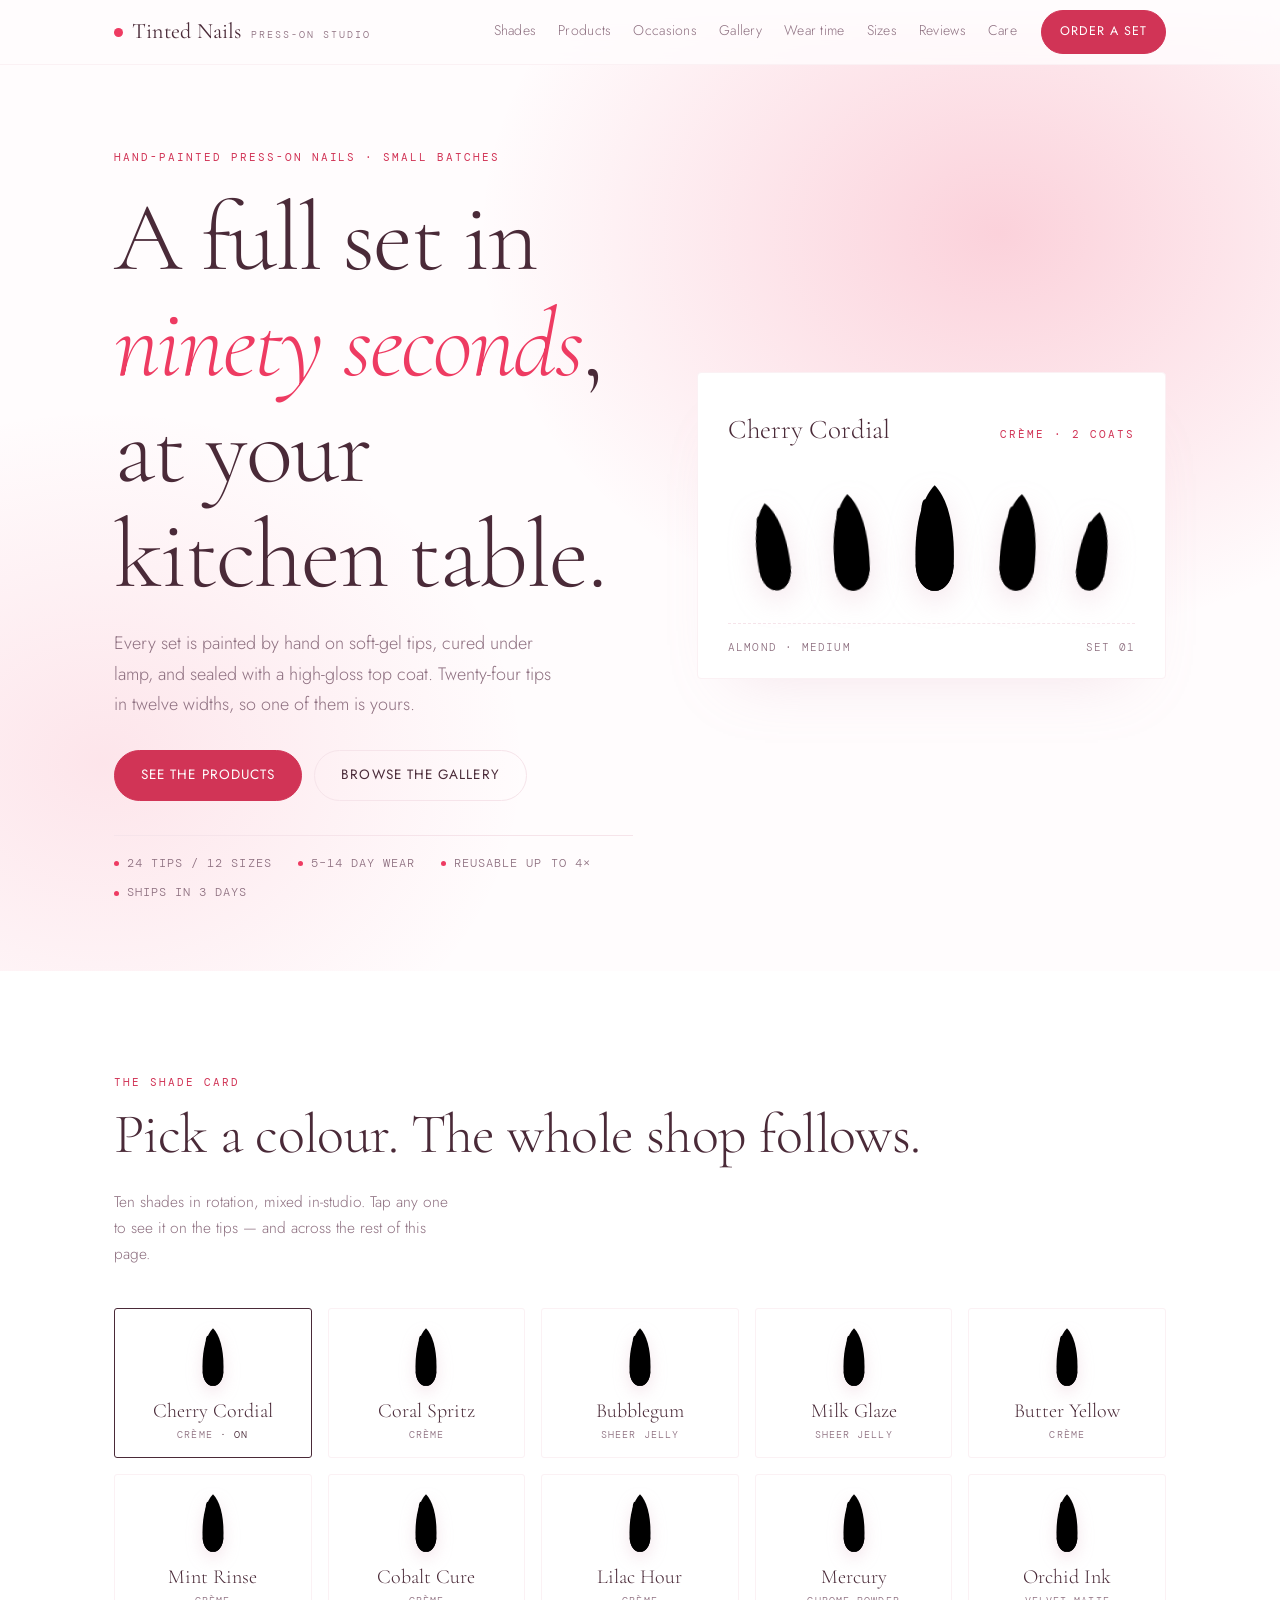
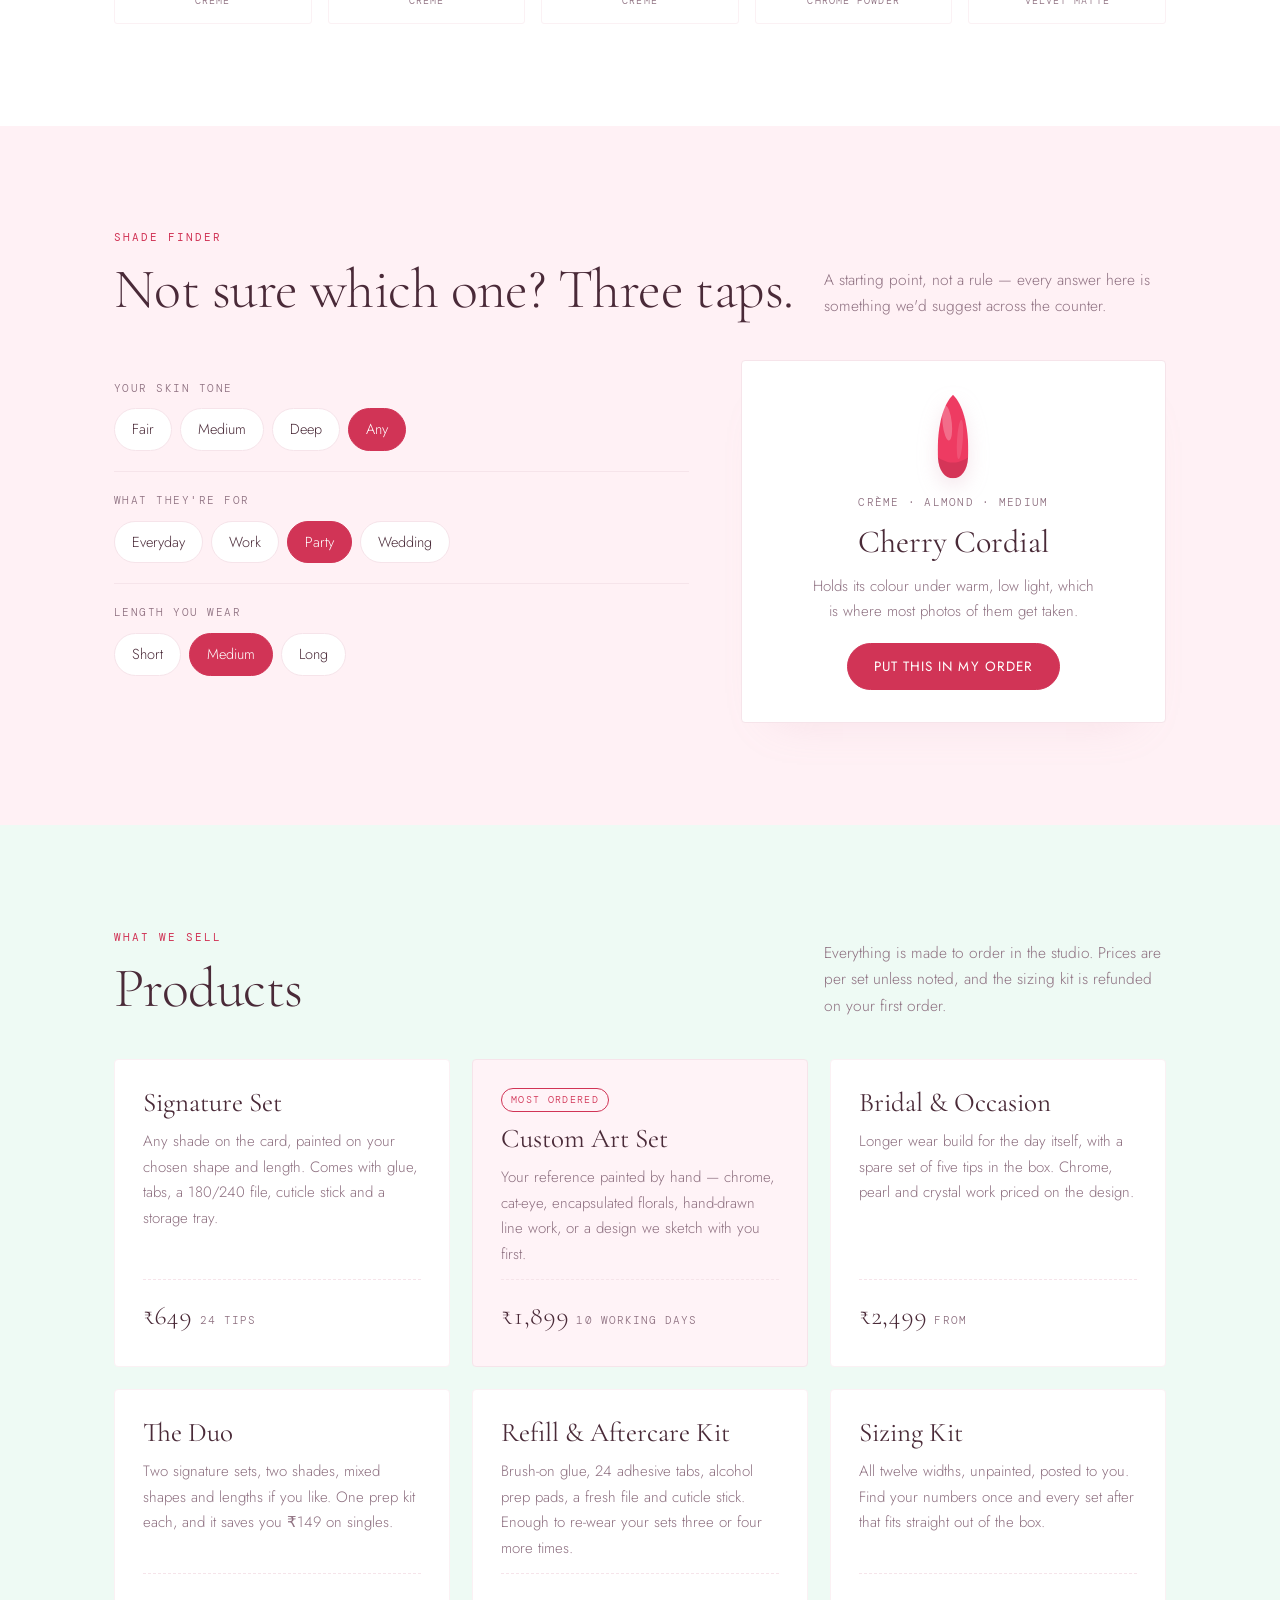
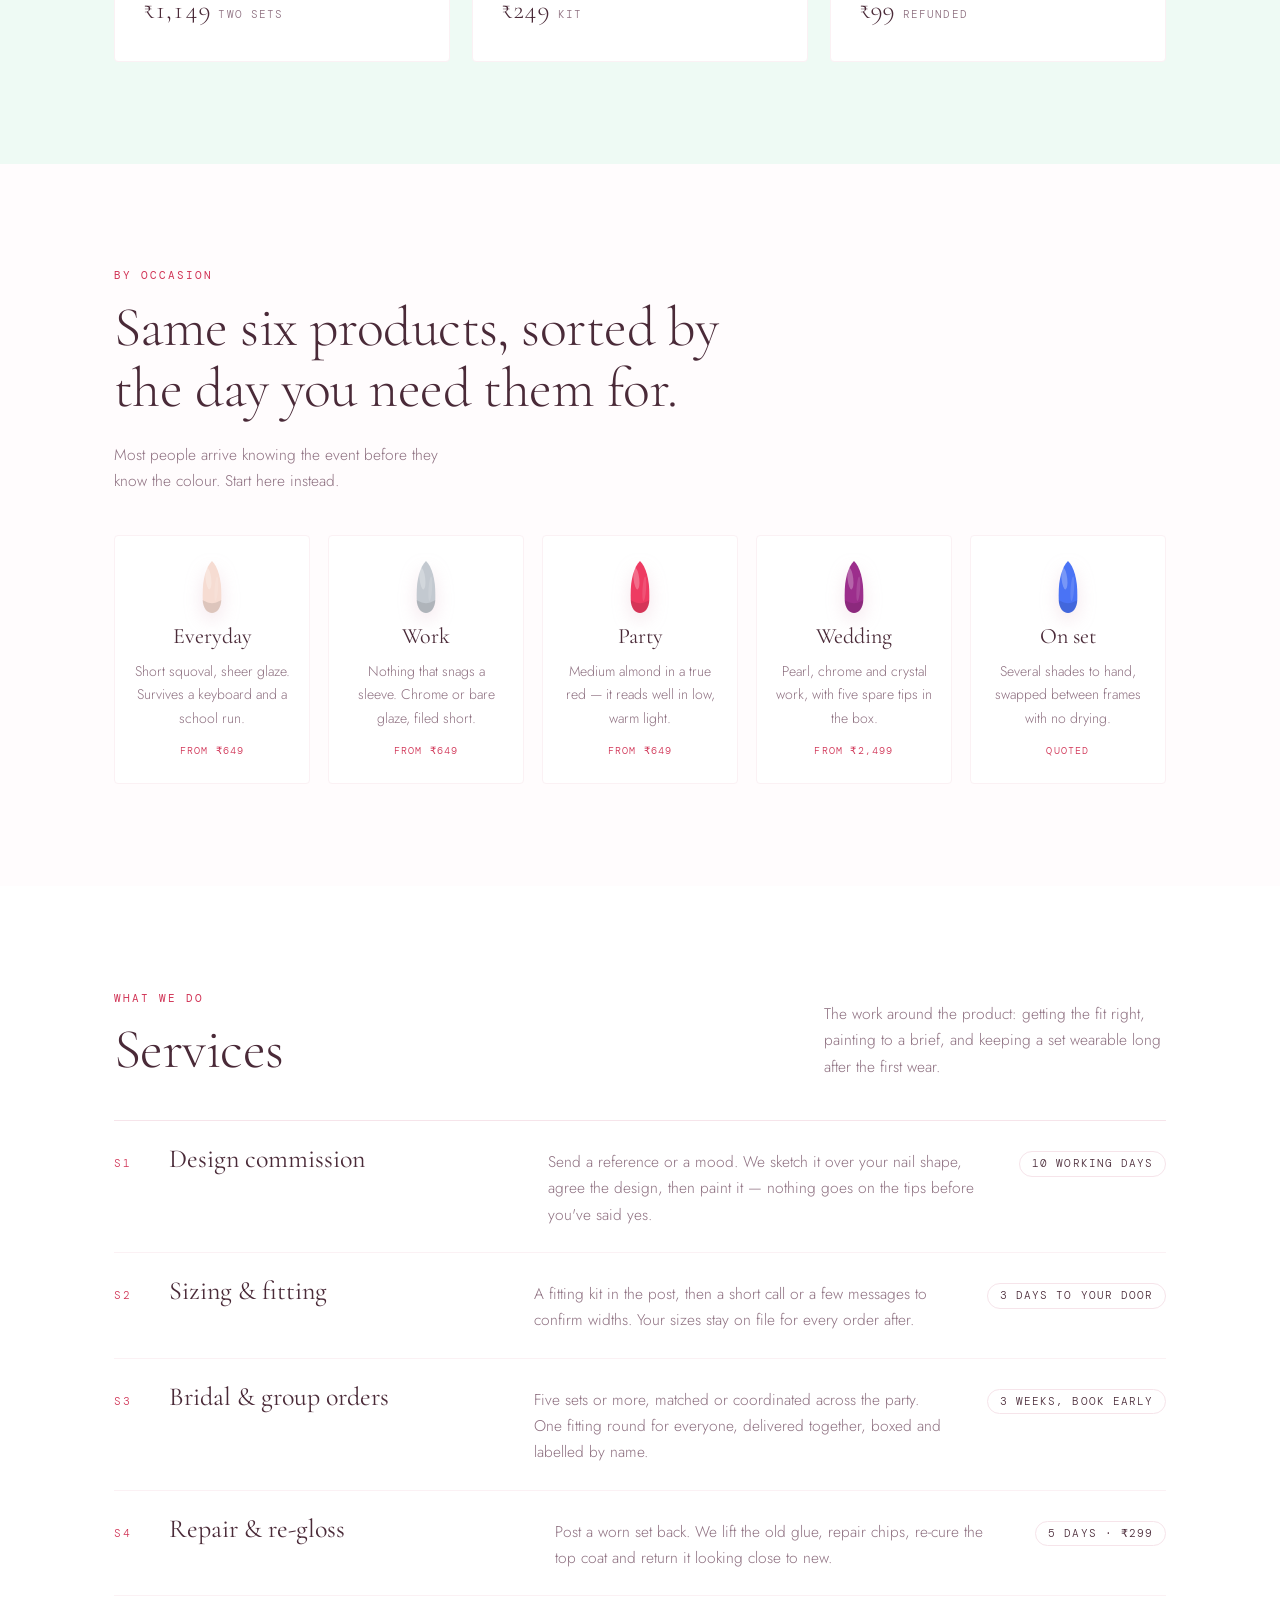
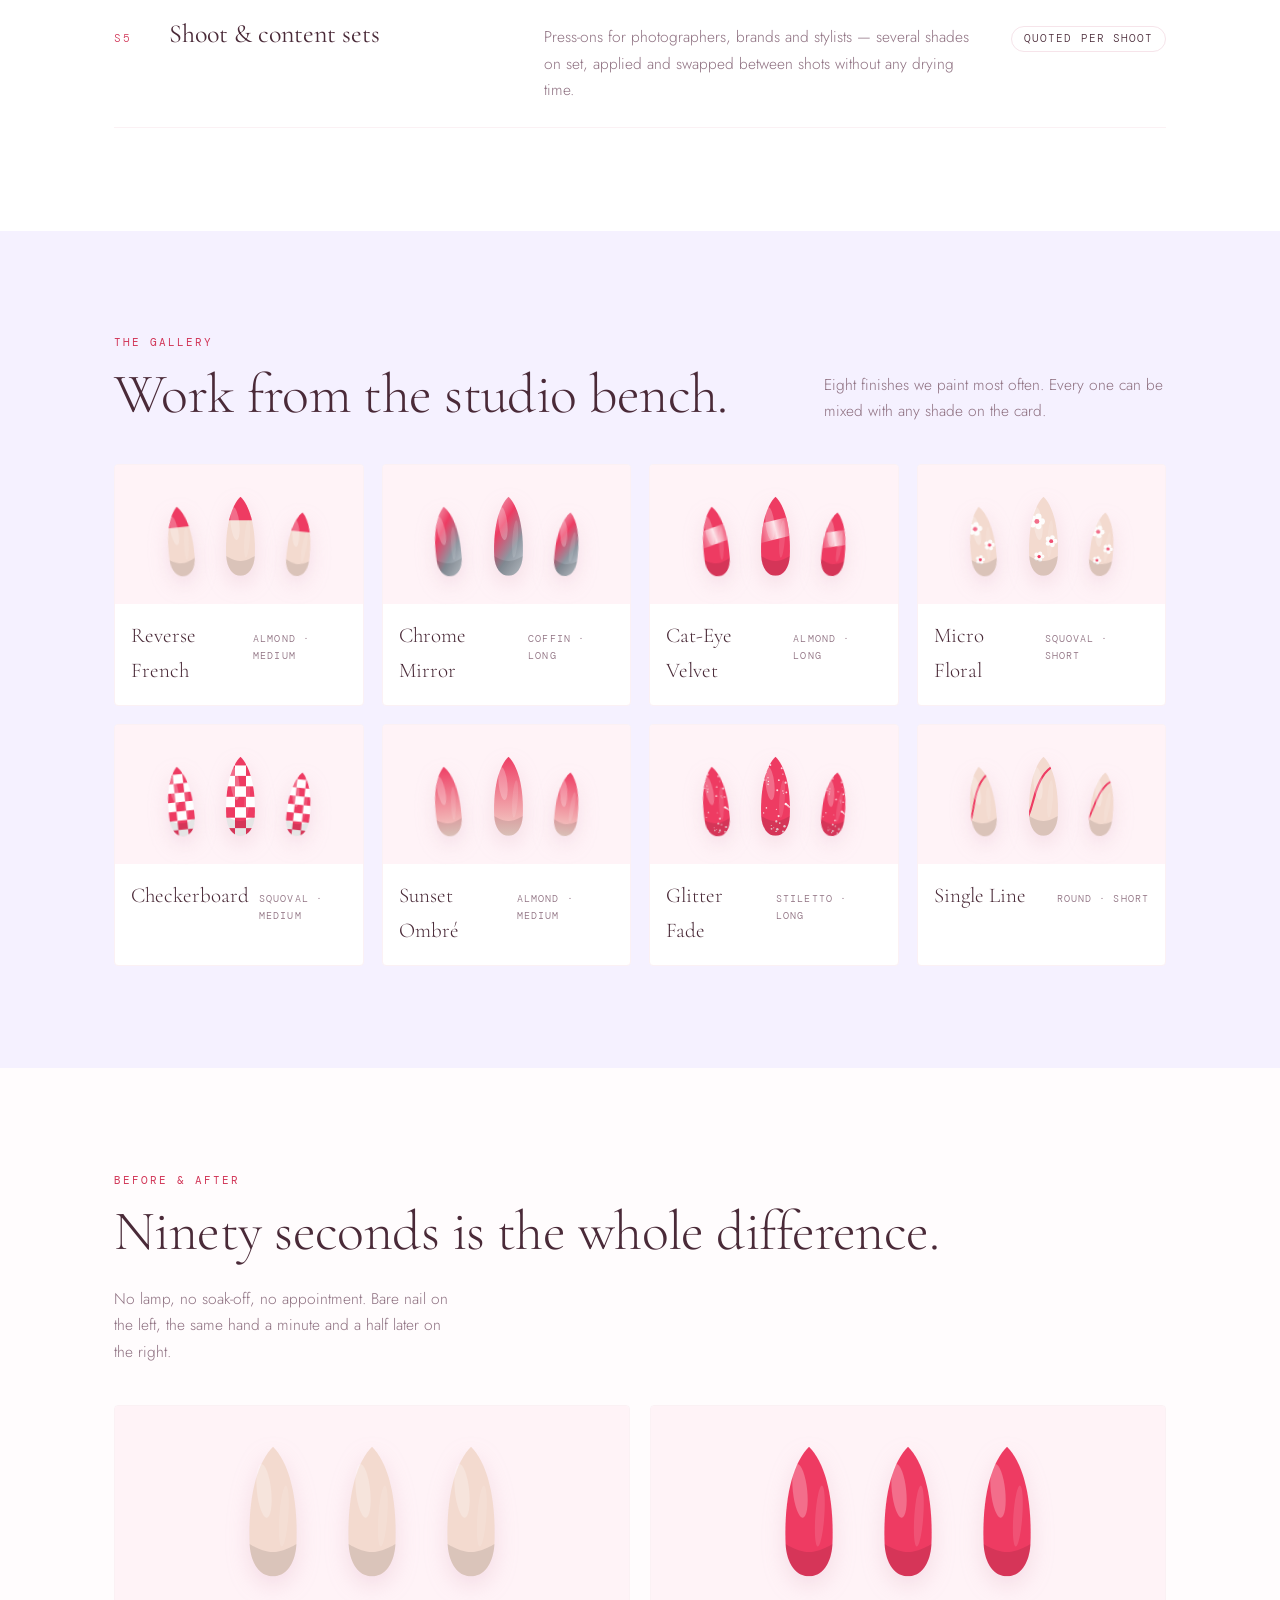
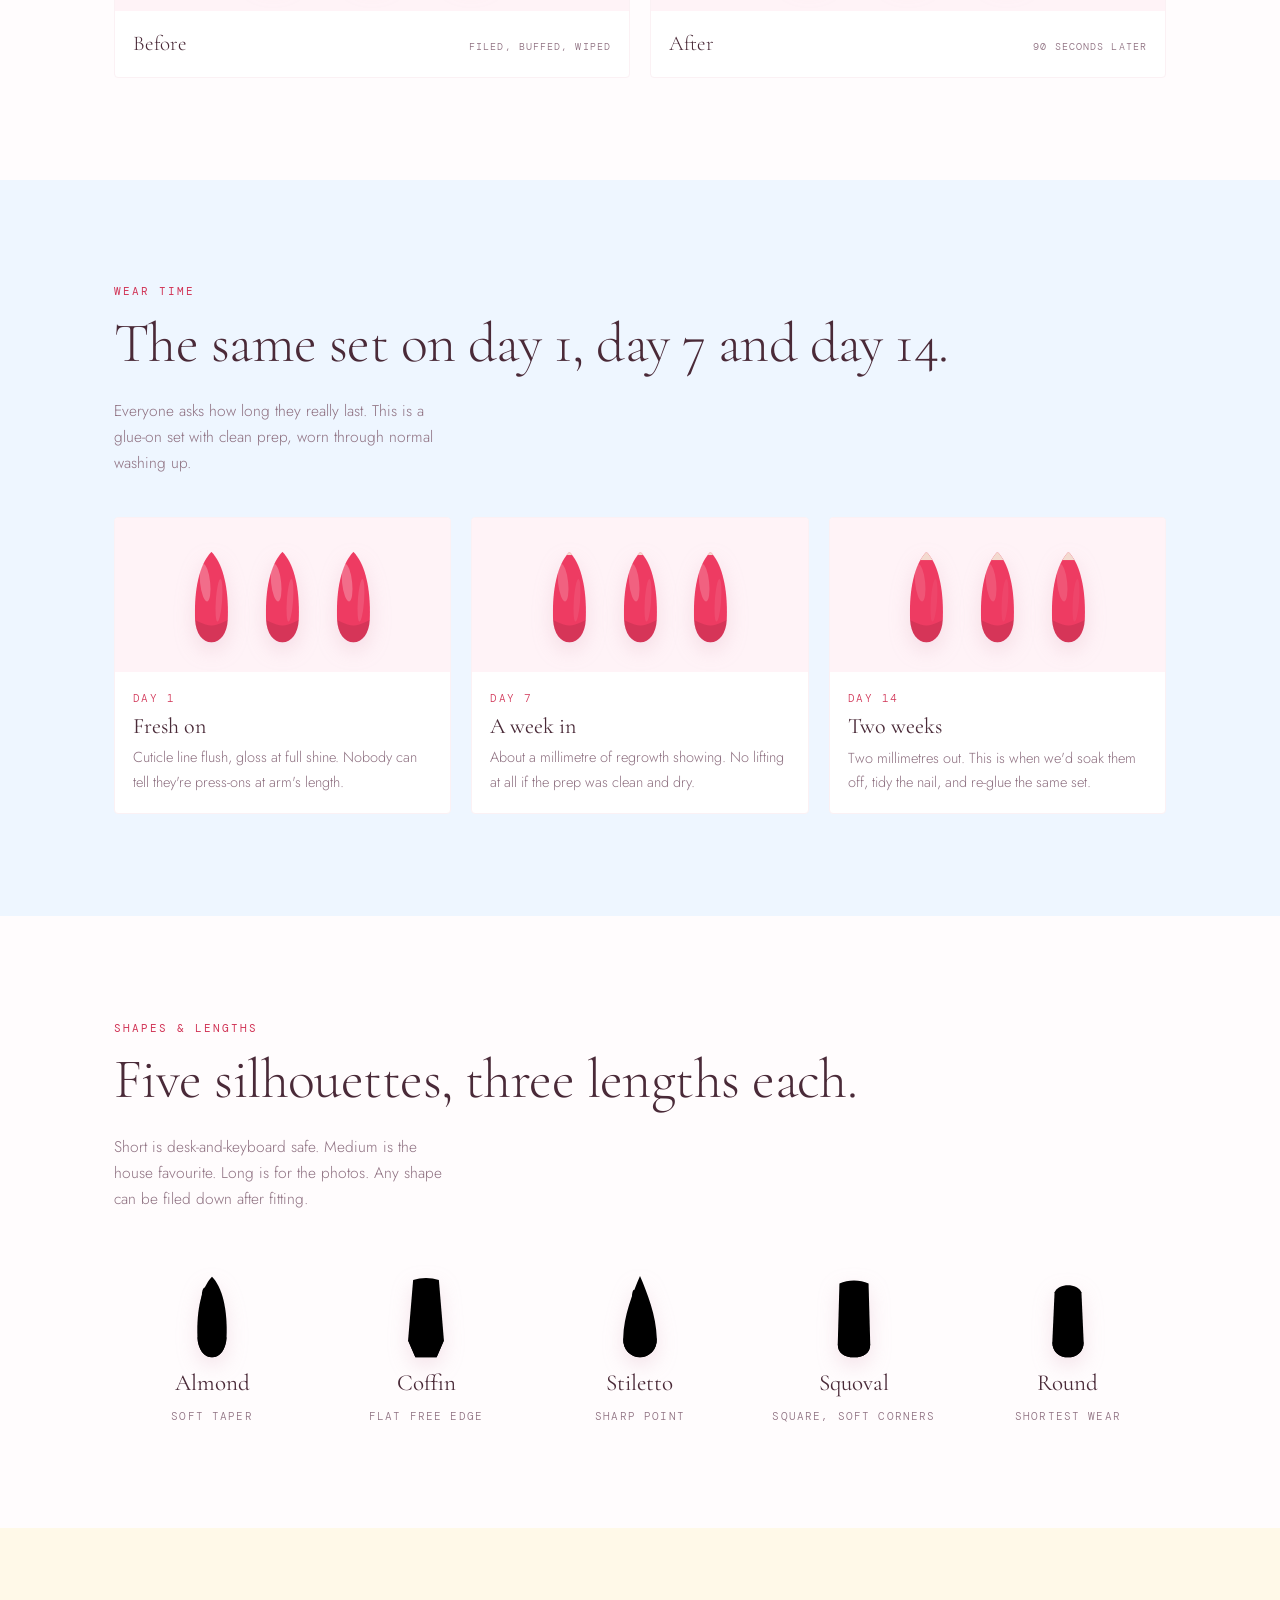
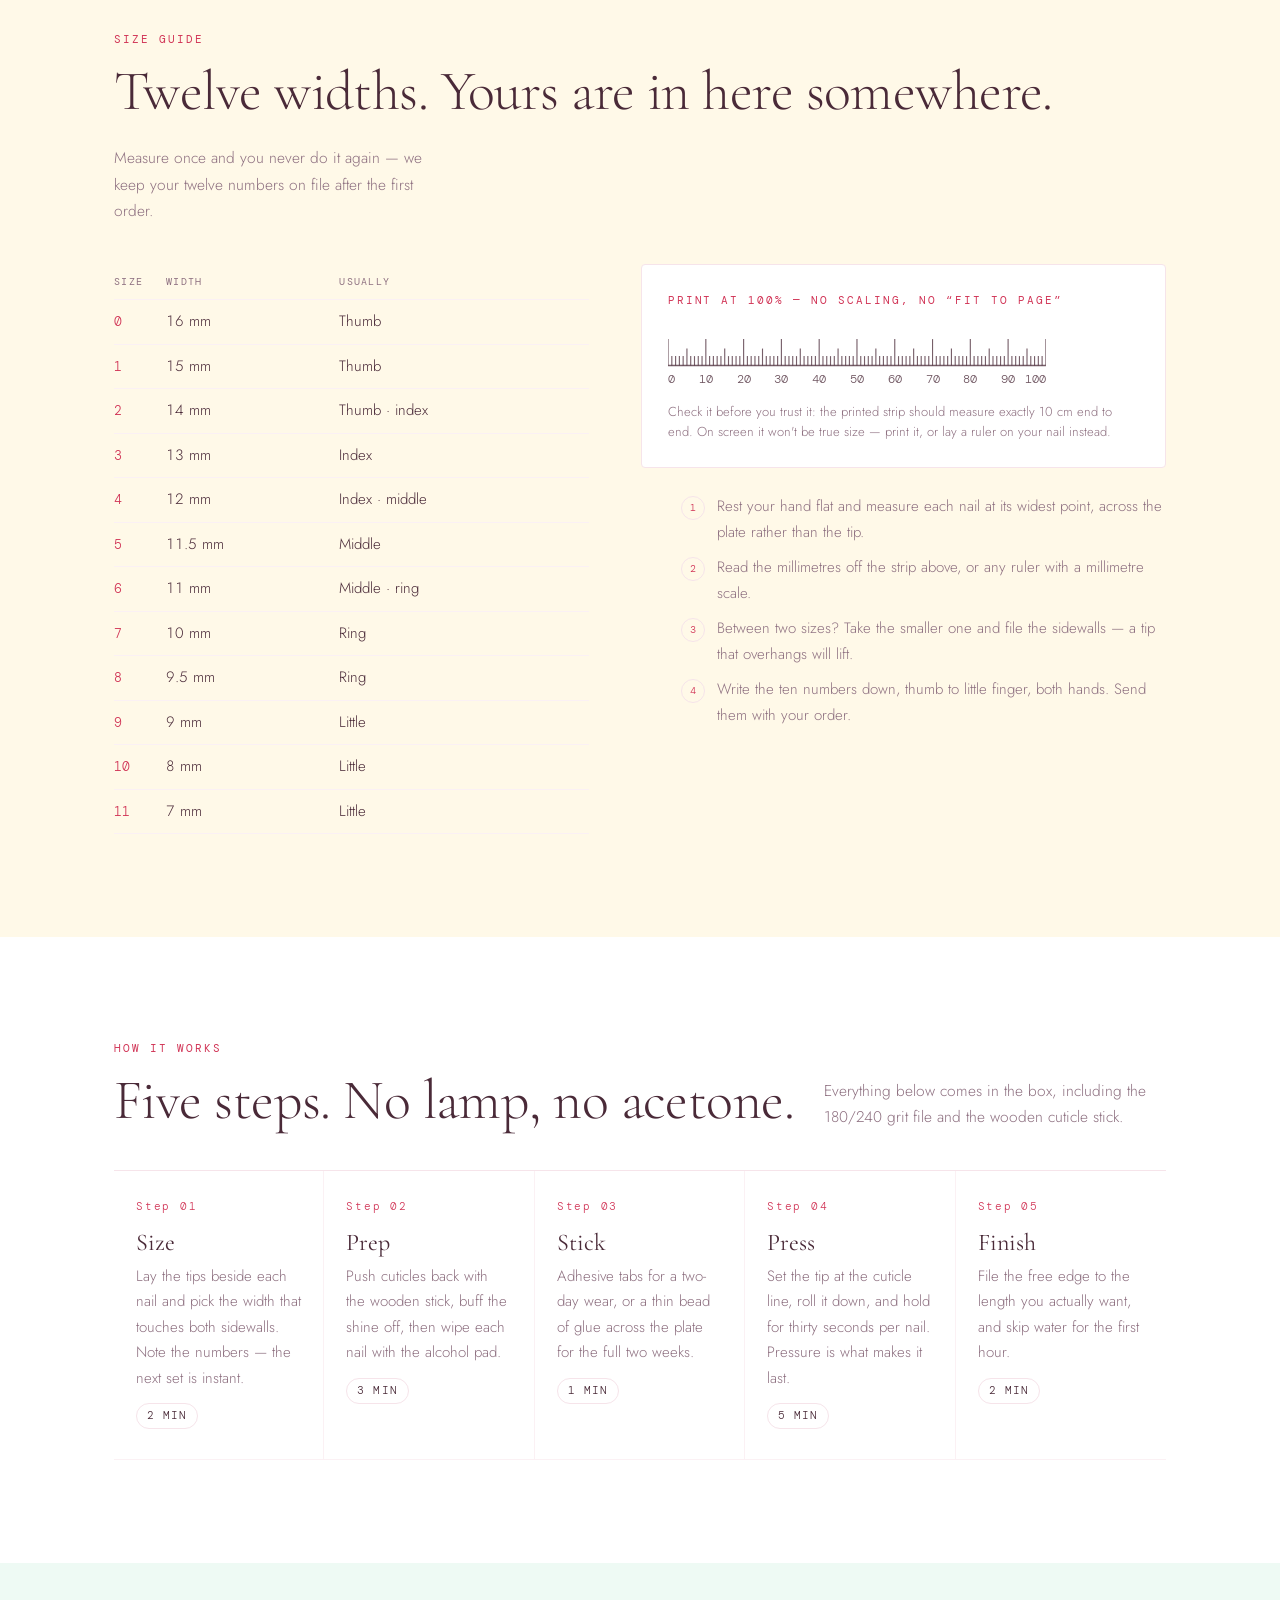
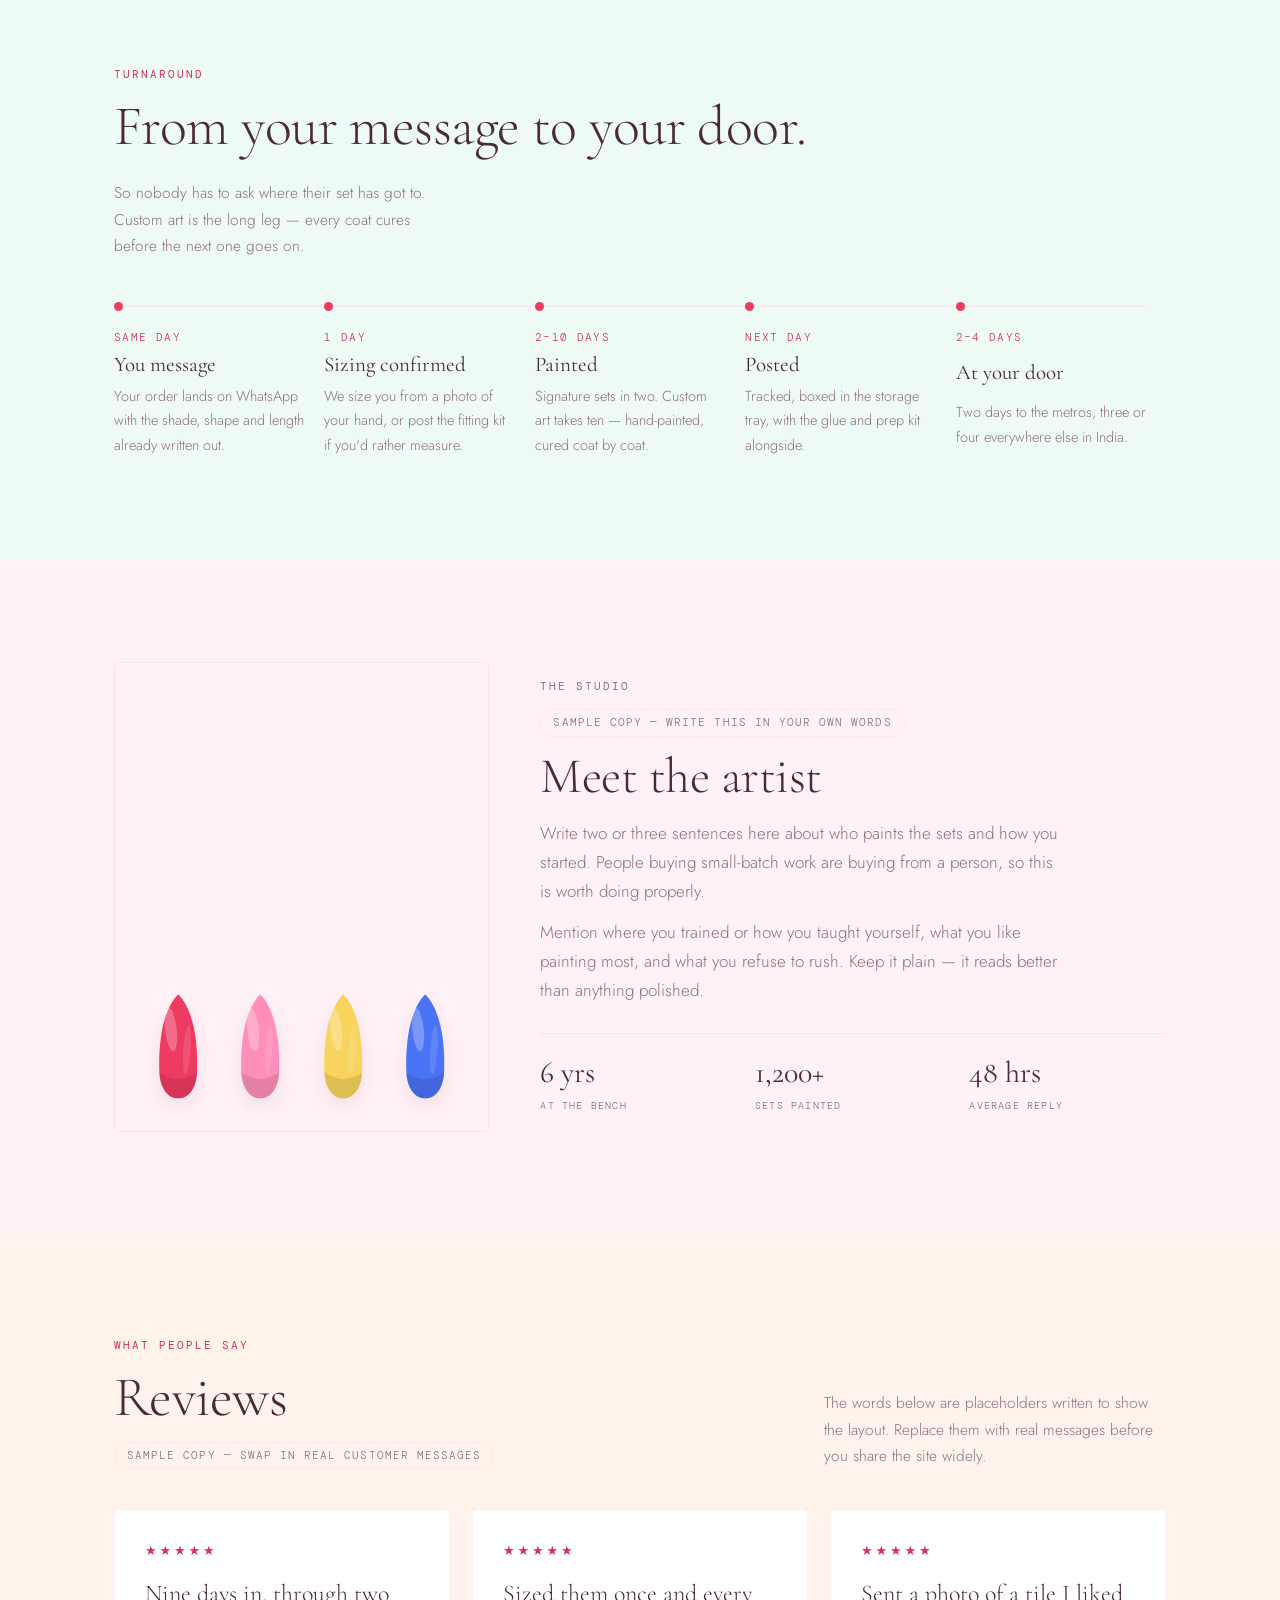
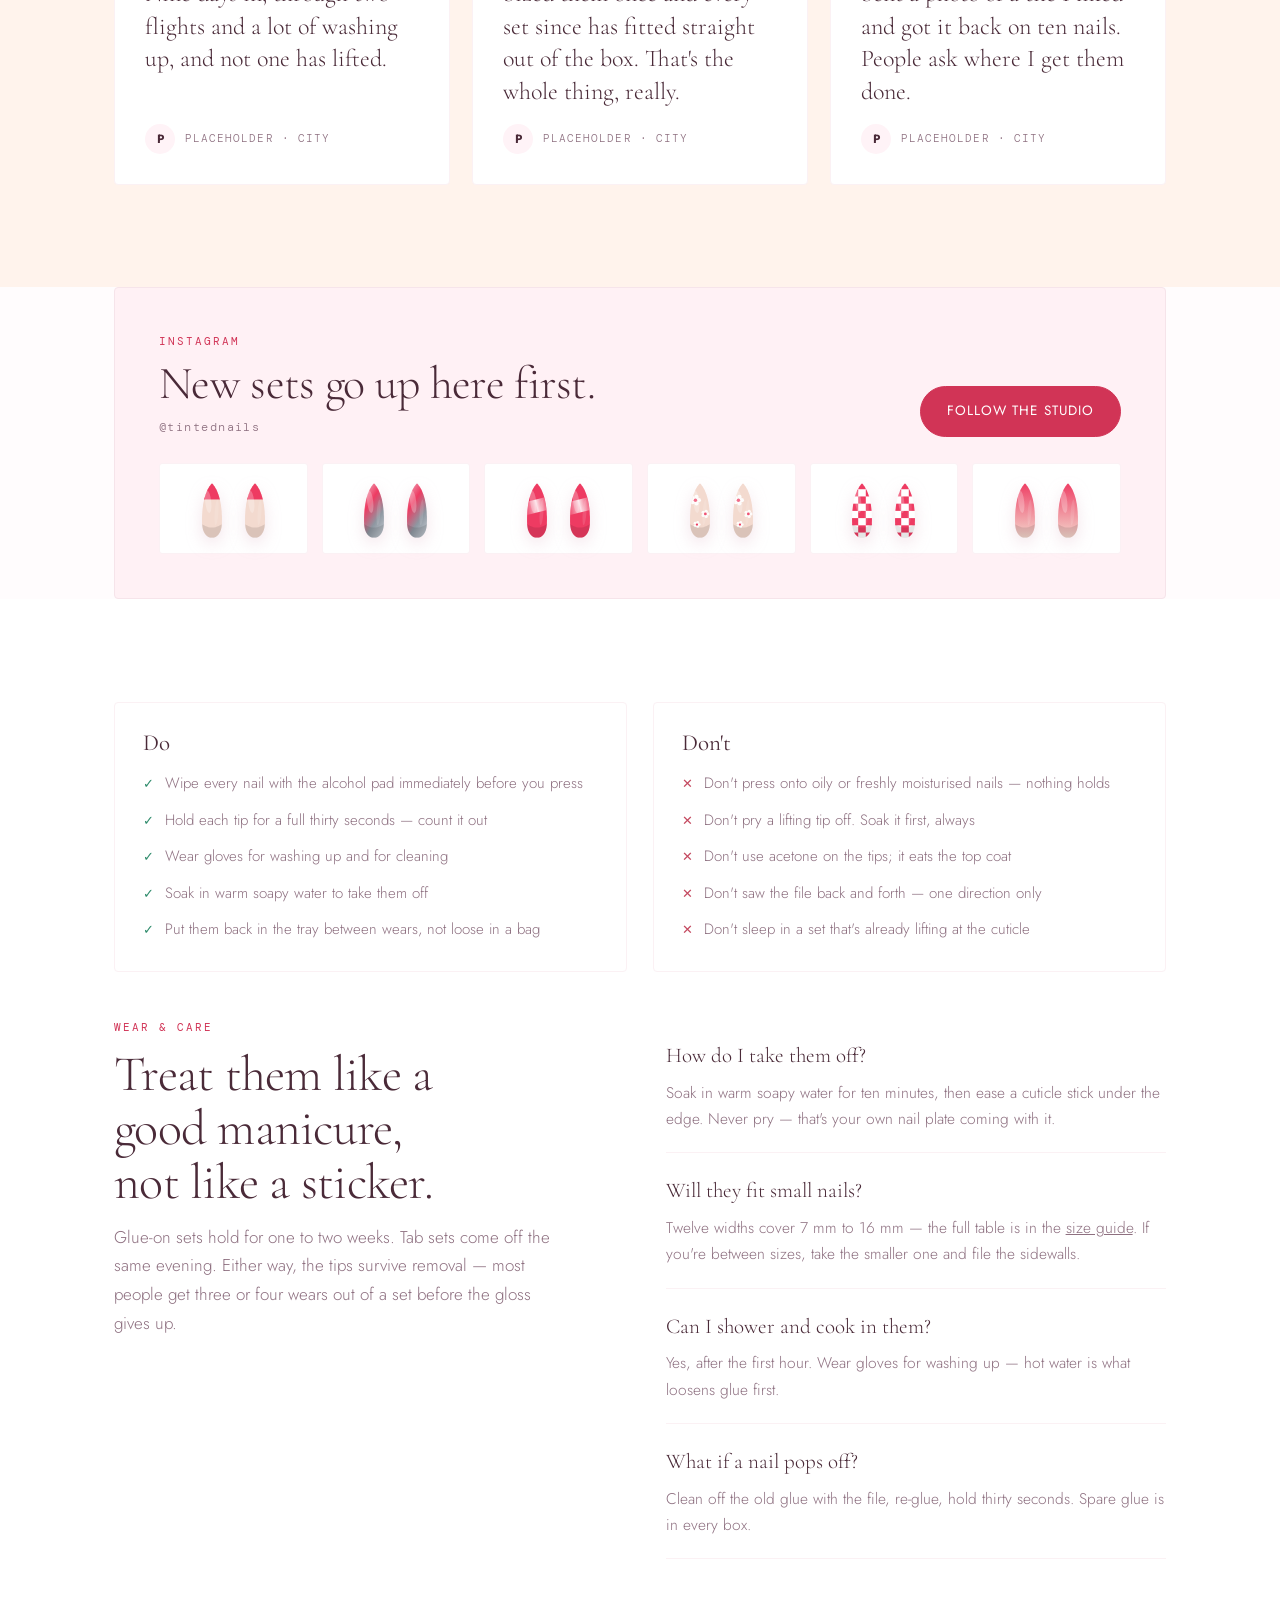
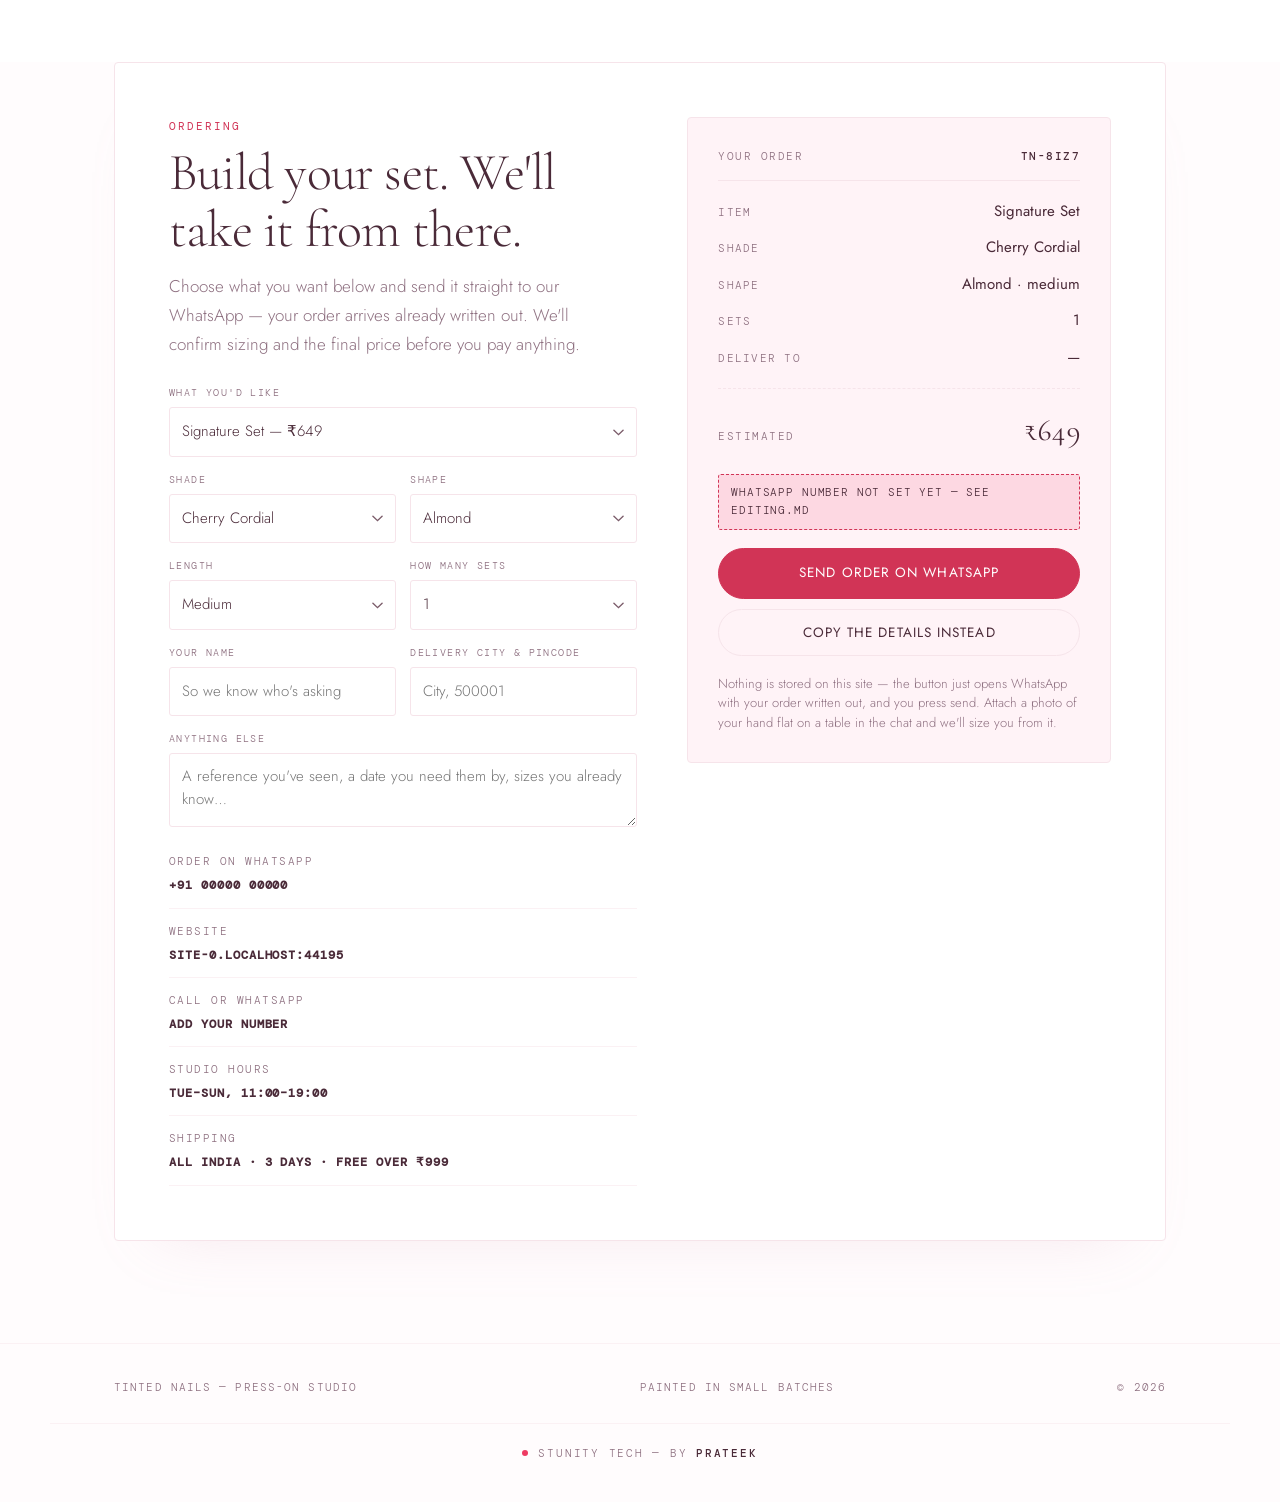
==== index.html @ 8b20b6c8 "Print the page as ink on paper, with the contact details spelled out Fixing the footer was half a jo" ====
<!doctype html>
<html lang="en">
<head>
<meta charset="utf-8">
<meta name="viewport" content="width=device-width, initial-scale=1">
<meta name="description" content="Tinted Nails — hand-painted press-on nail sets. 24 tips in 12 sizes, applied in ninety seconds, worn for up to two weeks.">
<meta name="theme-color" content="#FFFCFD">
<meta property="og:title" content="Tinted Nails">
<meta property="og:description" content="Hand-painted press-on nail sets. A full set in ninety seconds, at your kitchen table.">
<meta property="og:type" content="website">
<link rel="icon" href="data:image/svg+xml,<svg xmlns='http://www.w3.org/2000/svg' viewBox='0 0 100 100'><text y='.9em' font-size='90'>%F0%9F%92%85</text></svg>">
<style>html{color-scheme:light dark}body{margin:0}img{max-width:100%}[hidden]{display:none!important}</style>
<title>Tinted Nails</title>
<link rel="preconnect" href="https://fonts.googleapis.com">
<link rel="preconnect" href="https://fonts.gstatic.com" crossorigin>
<link rel="stylesheet" href="https://fonts.googleapis.com/css2?family=Cormorant+Garamond:ital,wght@0,300;0,400;0,500;1,300;1,400&family=Jost:wght@200;300;400;500&family=DM+Mono:wght@300;400&display=swap">
<style>
/* ─────────── tokens ─────────── */
:root{
  --ground:#FFFCFD;
  --surface:#FFFFFF;
  --surface-2:#FFF3F7;
  --ink:#4A2A38;
  --muted:#8E7080;
  --line:#F6E4EA;
  --line-soft:#FBF1F4;
  --shadow:214 156 176;
  --shadow-a:.26;

  /* section washes — the page changes colour as you scroll */
  --t-blush:#FFF1F5;
  --t-mint:#EEFAF4;
  --t-butter:#FFF9E8;
  --t-lilac:#F5F1FF;
  --t-sky:#EEF6FF;
  --t-peach:#FFF3EC;

  /* --shade is the raw lacquer colour; the two below are contrast-safe
     versions of it, worked out in the script and swapped per theme */
  --shade:#EE3B62;
  --shade-on-light:#B3113A;
  --shade-on-dark:#FF93AF;
  --good:#2E8B6B;
  --bad:#C4485F;
  --shade-text:var(--shade-on-light);
  --btn-bg:var(--shade-on-light);
  --btn-fg:#FFFFFF;

  --display:'Cormorant Garamond',"Cormorant","Times New Roman",serif;
  --body:'Jost',"Futura","Century Gothic",system-ui,sans-serif;
  --mono:'DM Mono',ui-monospace,"SFMono-Regular",monospace;

  --pad:clamp(20px,5vw,64px);
  --maxw:1180px;
}
@media (prefers-color-scheme: dark){
  :root:not([data-theme="light"]){
    --ground:#1E1119;
    --surface:#291721;
    --surface-2:#36202C;
    --ink:#FBEEF3;
    --muted:#C7ACB9;
    --line:#482E3C;
    --line-soft:#38222E;
    --shadow:0 0 0;
    --shadow-a:.5;
    --t-blush:#2A1620;
    --t-mint:#14241F;
    --t-butter:#2A2214;
    --t-lilac:#1F172A;
    --t-sky:#141E2A;
    --t-peach:#2A1D16;
    --good:#6FD9AE;
    --bad:#FF8FA0;
    --shade-text:var(--shade-on-dark);
    --btn-bg:var(--shade-on-dark);
    --btn-fg:#25131C;
  }
}
:root[data-theme="dark"]{
  --ground:#1E1119;
  --surface:#291721;
  --surface-2:#36202C;
  --ink:#FBEEF3;
  --muted:#C7ACB9;
  --line:#482E3C;
  --line-soft:#38222E;
  --shadow:0 0 0;
  --shadow-a:.5;
  --t-blush:#2A1620;
  --t-mint:#14241F;
  --t-butter:#2A2214;
  --t-lilac:#1F172A;
  --t-sky:#141E2A;
  --t-peach:#2A1D16;
  --good:#6FD9AE;
  --bad:#FF8FA0;
  --shade-text:var(--shade-on-dark);
  --btn-bg:var(--shade-on-dark);
  --btn-fg:#25131C;
}

*{box-sizing:border-box}
body{
  margin:0;
  background:var(--ground);
  color:var(--ink);
  font-family:var(--body);
  font-weight:300;
  font-size:17px;
  line-height:1.7;
  -webkit-font-smoothing:antialiased;
}
h1,h2,h3{font-family:var(--display);font-weight:300;margin:0;text-wrap:balance;line-height:1.08}
h3{font-weight:400}
p{margin:0}
a{color:inherit}
:focus-visible{outline:2px solid var(--shade-text);outline-offset:3px;border-radius:2px}
.wrap{max-width:var(--maxw);margin:0 auto;padding-inline:var(--pad)}

.eyebrow{
  font-family:var(--mono);font-size:11px;font-weight:400;letter-spacing:.18em;
  text-transform:uppercase;color:var(--shade-text);margin:0;
  transition:color .5s ease;
}
.rule{height:1px;background:var(--line-soft);border:0;margin:0}
.sec-head{display:flex;justify-content:space-between;align-items:flex-end;gap:24px;flex-wrap:wrap;margin-bottom:40px}
.sec-head h2{font-size:clamp(34px,5vw,56px);letter-spacing:-.01em;margin-top:12px}
.sec-head .note{max-width:38ch;color:var(--muted);font-size:15.5px}
section{padding:clamp(56px,8vw,104px) 0}

/* section washes */
.band-blush{background:var(--t-blush)}
.band-mint{background:var(--t-mint)}
.band-butter{background:var(--t-butter)}
.band-lilac{background:var(--t-lilac)}
.band-sky{background:var(--t-sky)}
.band-peach{background:var(--t-peach)}
.band-white{background:var(--surface)}

/* ─────────── nail drawing ─────────── */
.nail{display:block;color:var(--shade);transition:color .5s ease}
.nail path.lacquer{fill:currentColor}
.nail .gloss{fill:#fff;opacity:.30}
.nail .gloss-2{fill:#fff;opacity:.13}
.nail .edge{fill:#000;opacity:.10}

/* ─────────── header ─────────── */
header{
  position:sticky;top:0;z-index:20;
  background:color-mix(in srgb,var(--ground) 86%,transparent);
  backdrop-filter:blur(12px);
  border-bottom:1px solid var(--line-soft);
}
.bar{display:flex;align-items:center;gap:24px;height:64px}
.mark{display:flex;align-items:baseline;gap:9px;text-decoration:none;margin-right:auto}
.mark .dot{width:9px;height:9px;border-radius:50%;background:var(--shade);transition:background .5s ease;transform:translateY(-1px)}
.mark b{font-family:var(--display);font-weight:400;font-size:22px;letter-spacing:.01em}
.mark i{font-style:normal;font-family:var(--mono);font-size:10px;letter-spacing:.2em;color:var(--muted);text-transform:uppercase}
nav{display:flex;gap:22px}
nav a{
  font-size:14px;letter-spacing:.02em;text-decoration:none;color:var(--muted);white-space:nowrap;
  padding-bottom:2px;border-bottom:1px solid transparent;transition:color .2s,border-color .2s;
}
nav a:hover{color:var(--ink);border-bottom-color:var(--shade)}
@media(max-width:1080px){nav{gap:16px;font-size:13px}}
/* the page is long — on small screens the nav scrolls sideways rather than vanishing */
@media(max-width:900px){
  .bar{height:auto;flex-wrap:wrap;padding-block:12px;gap:12px 18px}
  .mark{margin-right:0}
  nav{order:3;width:100%;gap:18px;overflow-x:auto;padding-bottom:4px;scrollbar-width:none}
  nav::-webkit-scrollbar{display:none}
  .bar .btn{margin-left:auto}
}
@media(max-width:420px){.mark i{display:none}}
html{scroll-behavior:smooth;scroll-padding-top:96px}
@media (prefers-reduced-motion: reduce){html{scroll-behavior:auto}}

/* ─────────── buttons ─────────── */
.btn{
  display:inline-flex;align-items:center;gap:10px;
  font-family:var(--body);font-size:13.5px;font-weight:400;letter-spacing:.08em;text-transform:uppercase;
  padding:13px 26px;border-radius:999px;text-decoration:none;cursor:pointer;
  background:var(--btn-bg);color:var(--btn-fg);border:1px solid var(--btn-bg);
  transition:background .5s ease,border-color .5s ease,color .5s ease,transform .15s ease,box-shadow .25s ease;
}
.btn:hover{transform:translateY(-2px);box-shadow:0 14px 24px -14px color-mix(in srgb,var(--btn-bg) 65%,transparent)}
.btn.ghost{background:transparent;color:var(--ink);border-color:var(--line)}
.btn.ghost:hover{border-color:var(--shade-text);box-shadow:none}
.btn.small{padding:10px 18px;font-size:12.5px}

/* ─────────── hero ─────────── */
.hero{position:relative;padding:clamp(40px,6.5vw,84px) 0 clamp(38px,5.5vw,68px)}
.hero::before{
  content:"";position:absolute;inset:-40px 0 0;pointer-events:none;z-index:-1;
  background:
    radial-gradient(58% 62% at 78% 22%, color-mix(in srgb,var(--shade) 22%,transparent), transparent 70%),
    radial-gradient(46% 52% at 8% 78%, color-mix(in srgb,var(--shade) 12%,transparent), transparent 72%);
  transition:background .6s ease;
}
.hero-grid{display:grid;grid-template-columns:1.05fr .95fr;gap:clamp(28px,5vw,64px);align-items:center}
@media(max-width:900px){.hero-grid{grid-template-columns:1fr;gap:36px}}
.hero h1{font-size:clamp(48px,7.8vw,98px);letter-spacing:-.02em;margin:18px 0 0}
.hero h1 em{font-style:italic;color:var(--shade);transition:color .5s ease}
.hero .lede{margin-top:20px;max-width:44ch;color:var(--muted);font-size:18px}
.hero .cta{display:flex;flex-wrap:wrap;gap:12px;margin-top:30px}
.specstrip{
  display:flex;flex-wrap:wrap;gap:10px 26px;margin-top:34px;padding-top:18px;
  border-top:1px solid var(--line);
  font-family:var(--mono);font-size:11.5px;letter-spacing:.09em;text-transform:uppercase;color:var(--muted);
}
.specstrip span{display:flex;align-items:center;gap:8px}
.specstrip span::before{content:"";width:5px;height:5px;border-radius:50%;background:var(--shade);transition:background .5s ease}

.tray{
  position:relative;background:var(--surface);
  border:1px solid var(--line-soft);border-radius:4px;
  padding:clamp(22px,3vw,34px) clamp(18px,3vw,30px) 22px;
  box-shadow:0 34px 60px -38px rgb(var(--shadow) / var(--shadow-a));
}
.tray-head{display:flex;justify-content:space-between;align-items:baseline;gap:16px;margin-bottom:clamp(18px,3vw,30px)}
.tray-head .name{font-family:var(--display);font-size:27px}
.fan{display:flex;align-items:flex-end;justify-content:center;gap:clamp(6px,1.4vw,14px)}
.fan .chip{
  filter:drop-shadow(0 10px 14px rgb(var(--shadow) / var(--shadow-a)));
  animation:settle .9s cubic-bezier(.22,1,.36,1) backwards;
}
.fan .chip:nth-child(1){width:15%;transform:rotate(-9deg);animation-delay:.02s}
.fan .chip:nth-child(2){width:16.5%;transform:rotate(-4deg);animation-delay:.08s}
.fan .chip:nth-child(3){width:18%;animation-delay:.14s}
.fan .chip:nth-child(4){width:16.5%;transform:rotate(4deg);animation-delay:.2s}
.fan .chip:nth-child(5){width:13.5%;transform:rotate(9deg);animation-delay:.26s}
@keyframes settle{from{transform:translateY(14px) rotate(0deg)}}
.tray-foot{
  display:flex;justify-content:space-between;gap:14px;margin-top:clamp(20px,3vw,30px);
  padding-top:14px;border-top:1px dashed var(--line);
  font-family:var(--mono);font-size:11px;letter-spacing:.11em;text-transform:uppercase;color:var(--muted);
}

/* ─────────── shade card ─────────── */
.shades{display:grid;grid-template-columns:repeat(5,1fr);gap:clamp(10px,1.4vw,16px)}
@media(max-width:940px){.shades{grid-template-columns:repeat(3,1fr)}}
@media(max-width:520px){.shades{grid-template-columns:repeat(2,1fr)}}
.swatch{
  appearance:none;-webkit-appearance:none;
  background:var(--surface);border:1px solid var(--line-soft);border-radius:3px;
  padding:18px 12px 14px;cursor:pointer;text-align:center;font:inherit;color:inherit;
  display:flex;flex-direction:column;align-items:center;gap:12px;
  transition:border-color .25s,transform .25s,box-shadow .25s;
}
.swatch:hover{transform:translateY(-4px);box-shadow:0 22px 34px -24px rgb(var(--shadow) / var(--shadow-a))}
.swatch[aria-pressed="true"]{border-color:var(--ink)}
.swatch .pip{width:40px;filter:drop-shadow(0 6px 8px rgb(var(--shadow) / var(--shadow-a)))}
.swatch .sname{font-family:var(--display);font-size:20px;line-height:1.2;display:block}
.swatch .sfin{font-family:var(--mono);font-size:10px;letter-spacing:.11em;text-transform:uppercase;color:var(--muted);display:block;margin-top:3px}
.swatch[aria-pressed="true"] .sfin::after{content:" · on";color:var(--ink)}

/* ─────────── products ─────────── */
.products{display:grid;grid-template-columns:repeat(3,1fr);gap:clamp(14px,2vw,22px)}
@media(max-width:900px){.products{grid-template-columns:repeat(2,1fr)}}
@media(max-width:600px){.products{grid-template-columns:1fr}}
.product{
  display:flex;flex-direction:column;gap:12px;
  background:var(--surface);border:1px solid var(--line-soft);border-radius:4px;
  padding:clamp(22px,2.6vw,28px);
  transition:border-color .25s,transform .25s,box-shadow .25s;
}
.product:hover{transform:translateY(-3px);box-shadow:0 26px 40px -30px rgb(var(--shadow) / var(--shadow-a))}
.product.feature{background:var(--surface-2);border-color:var(--line)}
.product .tag{
  align-self:flex-start;font-family:var(--mono);font-size:9.5px;letter-spacing:.14em;text-transform:uppercase;
  border:1px solid var(--shade-text);color:var(--shade-text);border-radius:999px;padding:3px 9px;
  transition:color .5s ease,border-color .5s ease;
}
.product h3{font-size:27px}
.product .desc{color:var(--muted);font-size:15px}
.product .price{
  margin-top:auto;padding-top:14px;border-top:1px dashed var(--line);
  font-family:var(--display);font-size:26px;letter-spacing:-.01em;font-variant-numeric:tabular-nums;
}
.product .price small{font-family:var(--mono);font-size:10.5px;letter-spacing:.1em;text-transform:uppercase;color:var(--muted);margin-left:8px}

/* ─────────── services ─────────── */
.services{display:grid;gap:0;border-top:1px solid var(--line)}
.service{
  display:grid;grid-template-columns:auto 1.1fr 1.4fr auto;gap:clamp(14px,3vw,40px);
  align-items:baseline;padding:24px 0;border-bottom:1px solid var(--line-soft);
}
@media(max-width:820px){
  .service{grid-template-columns:auto 1fr;gap:6px 16px}
  .service .s-desc{grid-column:2}
  .service .s-turn{grid-column:2;justify-self:start}
}
.service .s-no{font-family:var(--mono);font-size:11px;letter-spacing:.14em;color:var(--shade-text);transition:color .5s ease}
.service h3{font-size:26px}
.service .s-desc{color:var(--muted);font-size:15.5px}
.service .s-turn{
  font-family:var(--mono);font-size:10.5px;letter-spacing:.1em;text-transform:uppercase;
  border:1px solid var(--line);border-radius:999px;padding:3px 12px;white-space:nowrap;justify-self:end;
}

/* ─────────── gallery ─────────── */
.gallery{display:grid;grid-template-columns:repeat(4,1fr);gap:clamp(10px,1.6vw,18px)}
@media(max-width:900px){.gallery{grid-template-columns:repeat(2,1fr)}}
.tile{
  margin:0;background:var(--surface);border:1px solid var(--line-soft);border-radius:4px;
  overflow:hidden;transition:transform .3s ease,box-shadow .3s ease;
}
.tile:hover{transform:translateY(-4px);box-shadow:0 28px 44px -30px rgb(var(--shadow) / var(--shadow-a))}
.tile-art{
  display:flex;align-items:flex-end;justify-content:center;gap:9px;
  padding:30px 18px 26px;background:var(--surface-2);
}
.tile-art svg{width:26%;filter:drop-shadow(0 8px 10px rgb(var(--shadow) / var(--shadow-a)))}
.tile-art svg:nth-child(1){width:23%;transform:rotate(-6deg)}
.tile-art svg:nth-child(3){width:21%;transform:rotate(6deg)}
.tile-art.has-photo{padding:0;display:block}
.tile-art.has-photo img{width:100%;aspect-ratio:4/5;object-fit:cover;display:block}
.insta-cell.has-photo{padding:0;display:block}
.insta-cell.has-photo img{width:100%;aspect-ratio:1/1;object-fit:cover;display:block}
.tile figcaption{padding:14px 16px 16px;display:flex;justify-content:space-between;align-items:baseline;gap:10px}
.tile .t-name{font-family:var(--display);font-size:21px}
.tile .t-meta{font-family:var(--mono);font-size:10px;letter-spacing:.11em;text-transform:uppercase;color:var(--muted)}

/* ─────────── shapes ─────────── */
.shapes{display:grid;grid-template-columns:repeat(5,1fr);gap:clamp(8px,1.4vw,18px)}
@media(max-width:760px){.shapes{grid-template-columns:repeat(3,1fr)}}
@media(max-width:420px){.shapes{grid-template-columns:repeat(2,1fr)}}
.shape{display:flex;flex-direction:column;align-items:center;gap:12px;padding:22px 8px 0;text-align:center}
.shape svg{width:56px;filter:drop-shadow(0 8px 10px rgb(var(--shadow) / var(--shadow-a)))}
.shape h3{font-size:23px}
.shape p{font-family:var(--mono);font-size:10.5px;letter-spacing:.11em;text-transform:uppercase;color:var(--muted)}

/* ─────────── steps ─────────── */
.steps{display:grid;grid-template-columns:repeat(5,1fr);gap:0;border-top:1px solid var(--line);list-style:none;margin:0;padding:0}
@media(max-width:900px){.steps{grid-template-columns:1fr 1fr}}
@media(max-width:560px){.steps{grid-template-columns:1fr}}
.step{padding:26px 22px 30px;border-bottom:1px solid var(--line-soft);border-right:1px solid var(--line-soft)}
.step:last-child{border-right:0}
.step .num{
  font-family:var(--mono);font-size:11px;letter-spacing:.16em;color:var(--shade-text);
  transition:color .5s ease;display:block;margin-bottom:14px;
}
.step h3{font-size:24px;margin-bottom:8px}
.step p{font-size:15px;color:var(--muted)}
.step .time{
  margin-top:12px;display:inline-block;font-family:var(--mono);font-size:10.5px;
  letter-spacing:.1em;text-transform:uppercase;color:var(--ink);
  border:1px solid var(--line);border-radius:999px;padding:3px 10px;
}

/* ─────────── reviews ─────────── */
.sample{
  display:inline-flex;align-items:center;gap:8px;margin-top:14px;
  font-family:var(--mono);font-size:10.5px;letter-spacing:.1em;text-transform:uppercase;
  color:var(--muted);border:1px dashed var(--line);border-radius:999px;padding:4px 12px;
}
.reviews{display:grid;grid-template-columns:repeat(3,1fr);gap:clamp(14px,2vw,22px)}
@media(max-width:860px){.reviews{grid-template-columns:1fr}}
.review{
  display:flex;flex-direction:column;gap:16px;
  padding:clamp(22px,2.6vw,30px);border-radius:4px;
  background:var(--surface);border:1px solid var(--line-soft);
}
.review .stars{color:var(--shade-text);letter-spacing:.22em;font-size:13px;transition:color .5s ease}
.review blockquote{margin:0;font-family:var(--display);font-size:24px;line-height:1.35}
.review .who{
  margin-top:auto;display:flex;align-items:center;gap:10px;
  font-family:var(--mono);font-size:10.5px;letter-spacing:.1em;text-transform:uppercase;color:var(--muted);
}
.review .who b{
  width:30px;height:30px;border-radius:50%;display:grid;place-items:center;
  background:var(--surface-2);color:var(--ink);font-family:var(--body);font-size:12px;letter-spacing:0;
}

/* ─────────── instagram ─────────── */
.insta{
  background:var(--t-blush);border:1px solid var(--line);border-radius:4px;
  padding:clamp(26px,4vw,44px);
}
.insta-top{display:flex;justify-content:space-between;align-items:flex-end;gap:20px;flex-wrap:wrap;margin-bottom:26px}
.insta-top h2{font-size:clamp(32px,4.6vw,46px);letter-spacing:-.015em;margin-top:8px}
.insta-top .handle{font-family:var(--mono);font-size:12px;letter-spacing:.12em;color:var(--muted);margin-top:8px}
.insta-strip{display:grid;grid-template-columns:repeat(6,1fr);gap:clamp(8px,1.2vw,14px)}
@media(max-width:820px){.insta-strip{grid-template-columns:repeat(3,1fr)}}
.insta-cell{
  background:var(--surface);border:1px solid var(--line-soft);border-radius:3px;
  display:flex;align-items:flex-end;justify-content:center;gap:5px;padding:18px 10px 14px;
  transition:transform .25s ease;
}
.insta-cell:hover{transform:translateY(-3px)}
.insta-cell svg{width:30%;filter:drop-shadow(0 6px 8px rgb(var(--shadow) / var(--shadow-a)))}

/* ─────────── care ─────────── */
.care{display:grid;grid-template-columns:1fr 1fr;gap:clamp(24px,4vw,56px)}
@media(max-width:820px){.care{grid-template-columns:1fr}}
.care h2{font-size:clamp(34px,5vw,50px);letter-spacing:-.015em;margin:10px 0 14px}
.care .intro{color:var(--muted);max-width:44ch}
.qa{display:grid;gap:0;margin:0}
.qa div{padding:20px 0;border-bottom:1px solid var(--line-soft)}
.qa dt{font-size:21px;font-family:var(--display);margin-bottom:6px}
.qa dd{margin:0;color:var(--muted);font-size:15.5px}

/* ─────────── order ─────────── */
.order{
  background:var(--surface);border:1px solid var(--line);border-radius:4px;
  padding:clamp(28px,4.5vw,54px);display:grid;grid-template-columns:1.05fr .95fr;
  gap:clamp(26px,4vw,50px);align-items:start;
  box-shadow:0 34px 60px -46px rgb(var(--shadow) / var(--shadow-a));
}
@media(max-width:900px){.order{grid-template-columns:1fr}}
.order h2{font-size:clamp(34px,5vw,52px);letter-spacing:-.015em;margin:10px 0 14px}
.order .intro{color:var(--muted);max-width:42ch;margin-bottom:26px}

.orderform{display:grid;grid-template-columns:1fr 1fr;gap:14px}
@media(max-width:520px){.orderform{grid-template-columns:1fr}}
.field{display:grid;gap:6px}
.field.wide{grid-column:1/-1}
.field label{font-family:var(--mono);font-size:10px;letter-spacing:.14em;text-transform:uppercase;color:var(--muted)}
.field select,.field input,.field textarea{
  font:inherit;font-size:15px;font-weight:300;color:var(--ink);
  background:var(--surface);border:1px solid var(--line);border-radius:3px;
  padding:11px 12px;width:100%;transition:border-color .2s;
}
.field select{
  appearance:none;-webkit-appearance:none;padding-right:34px;cursor:pointer;
  background-image:url("data:image/svg+xml;charset=utf-8,%3Csvg xmlns='http://www.w3.org/2000/svg' viewBox='0 0 12 8'%3E%3Cpath d='M1 1.5 6 6.5l5-5' fill='none' stroke='%237C5D6B' stroke-width='1.5' stroke-linecap='round'/%3E%3C/svg%3E");
  background-repeat:no-repeat;background-position:right 12px center;background-size:11px;
}
.field textarea{resize:vertical;min-height:74px;line-height:1.5}
.field select:hover,.field input:hover,.field textarea:hover{border-color:var(--shade-text)}

.slip{
  background:var(--surface-2);border:1px solid var(--line);border-radius:4px;
  padding:clamp(22px,3vw,30px);display:grid;gap:18px;position:sticky;top:84px;
}
@media(max-width:900px){.slip{position:static}}
.slip-head{
  display:flex;justify-content:space-between;align-items:baseline;gap:12px;
  padding-bottom:14px;border-bottom:1px solid var(--line);
  font-family:var(--mono);font-size:10.5px;letter-spacing:.14em;text-transform:uppercase;color:var(--muted);
}
.slip-head b{color:var(--ink);font-weight:500}
.slip-rows{display:grid;gap:11px}
.slip-row{display:flex;justify-content:space-between;align-items:baseline;gap:18px;font-size:15px}
.slip-row>span{color:var(--muted);font-family:var(--mono);font-size:10.5px;letter-spacing:.12em;text-transform:uppercase;white-space:nowrap}
.slip-row>b{font-weight:400;text-align:right}
.slip-total{
  display:flex;justify-content:space-between;align-items:baseline;gap:16px;
  padding-top:16px;border-top:1px dashed var(--line);
}
.slip-total span{font-family:var(--mono);font-size:10.5px;letter-spacing:.14em;text-transform:uppercase;color:var(--muted)}
.slip-total b{font-family:var(--display);font-weight:400;font-size:30px;letter-spacing:-.02em;font-variant-numeric:tabular-nums}
.slip .cta{display:grid;gap:10px}
.slip .cta .btn{justify-content:center}
.slip-note{font-size:13px;line-height:1.5;color:var(--muted)}
.slip-warn{
  font-family:var(--mono);font-size:10.5px;letter-spacing:.08em;text-transform:uppercase;
  color:var(--ink);background:color-mix(in srgb,var(--shade) 14%,transparent);
  border:1px dashed var(--shade-text);border-radius:3px;padding:9px 12px;
}

.contacts{display:grid;gap:14px;margin-top:26px;font-family:var(--mono);font-size:12px;letter-spacing:.08em;text-transform:uppercase}
.contacts div{display:grid;gap:4px;padding-bottom:12px;border-bottom:1px solid var(--line-soft)}
.contacts span{color:var(--muted);font-size:10.5px;letter-spacing:.14em}
/* details that live only in a button's href on screen, spelled out for paper */
.printonly{display:none}

footer{padding:34px 0 40px;border-top:1px solid var(--line-soft)}
.foot{display:flex;justify-content:space-between;gap:18px;flex-wrap:wrap;
  font-family:var(--mono);font-size:11px;letter-spacing:.1em;text-transform:uppercase;color:var(--muted)}
.credit{
  display:flex;align-items:center;justify-content:center;gap:10px;
  margin-top:26px;padding-top:20px;border-top:1px solid var(--line-soft);
  font-family:var(--mono);font-size:11px;letter-spacing:.16em;text-transform:uppercase;color:var(--muted);
}
.credit .cdot{width:6px;height:6px;border-radius:50%;background:var(--shade);transition:background .5s ease}
.credit b{font-weight:500;color:var(--ink)}

/* ─────────── shade finder ─────────── */
.finder{display:grid;grid-template-columns:1.15fr .85fr;gap:clamp(24px,4vw,52px);align-items:start}
@media(max-width:860px){.finder{grid-template-columns:1fr}}
.qgroup{display:grid;gap:11px;padding:20px 0;border-bottom:1px solid var(--line)}
.qgroup:last-of-type{border-bottom:0}
.qgroup>span{font-family:var(--mono);font-size:10.5px;letter-spacing:.14em;text-transform:uppercase;color:var(--muted)}
.chips{display:flex;flex-wrap:wrap;gap:8px}
.chip-btn{
  font:inherit;font-size:14.5px;font-weight:300;padding:8px 17px;border-radius:999px;cursor:pointer;
  background:var(--surface);color:var(--ink);border:1px solid var(--line);
  transition:background .25s,color .25s,border-color .25s;
}
.chip-btn:hover{border-color:var(--shade-text)}
.chip-btn[aria-pressed="true"]{background:var(--btn-bg);color:var(--btn-fg);border-color:var(--btn-bg)}
.finder-out{
  background:var(--surface);border:1px solid var(--line);border-radius:4px;
  padding:clamp(24px,3vw,32px);display:grid;gap:14px;justify-items:center;text-align:center;
  box-shadow:0 26px 44px -34px rgb(var(--shadow) / var(--shadow-a));
}
.finder-out .fnail{width:58px;filter:drop-shadow(0 8px 10px rgb(var(--shadow) / var(--shadow-a)))}
.finder-out .fnail svg{width:100%;height:auto;display:block}
.artist-photo svg,.ba-art svg,.wear-art svg,.occ svg{height:auto}
.finder-out h3{font-size:32px}
.finder-out .fmeta{font-family:var(--mono);font-size:10.5px;letter-spacing:.12em;text-transform:uppercase;color:var(--muted)}
.finder-out .why{color:var(--muted);font-size:15px;max-width:32ch}
.finder-out .btn{margin-top:4px}

/* ─────────── occasions ─────────── */
.occasions{display:grid;grid-template-columns:repeat(5,1fr);gap:clamp(10px,1.5vw,18px)}
@media(max-width:900px){.occasions{grid-template-columns:repeat(2,1fr)}}
@media(max-width:430px){.occasions{grid-template-columns:1fr}}
.occ{
  background:var(--surface);border:1px solid var(--line-soft);border-radius:4px;
  padding:24px 18px;display:grid;gap:11px;justify-items:center;text-align:center;
  transition:transform .25s,box-shadow .25s;
}
.occ:hover{transform:translateY(-4px);box-shadow:0 24px 38px -28px rgb(var(--shadow) / var(--shadow-a))}
.occ svg{width:36px;filter:drop-shadow(0 7px 9px rgb(var(--shadow) / var(--shadow-a)))}
.occ h3{font-size:22px}
.occ p{font-size:14px;color:var(--muted)}
.occ .from{font-family:var(--mono);font-size:10px;letter-spacing:.12em;text-transform:uppercase;color:var(--shade-text)}

/* ─────────── before & after ─────────── */
.ba{display:grid;grid-template-columns:1fr 1fr;gap:clamp(12px,2vw,20px)}
@media(max-width:640px){.ba{grid-template-columns:1fr}}
.ba-panel{margin:0;background:var(--surface);border:1px solid var(--line-soft);border-radius:4px;overflow:hidden}
.ba-art{display:flex;align-items:flex-end;justify-content:center;gap:9px;padding:38px 20px 32px;background:var(--surface-2)}
.ba-art svg{width:19%;filter:drop-shadow(0 9px 11px rgb(var(--shadow) / var(--shadow-a)))}
.ba-art.has-photo{padding:0;display:block}
.ba-art.has-photo img{width:100%;aspect-ratio:4/3;object-fit:cover;display:block}
.ba-panel figcaption{padding:15px 18px;display:flex;justify-content:space-between;align-items:baseline;gap:12px}
.ba-panel .ba-when{font-family:var(--display);font-size:21px}
.ba-panel .ba-note{font-family:var(--mono);font-size:10px;letter-spacing:.11em;text-transform:uppercase;color:var(--muted)}

/* ─────────── wear timeline ─────────── */
.wear{display:grid;grid-template-columns:repeat(3,1fr);gap:clamp(12px,2vw,20px)}
@media(max-width:760px){.wear{grid-template-columns:1fr}}
.wear-card{margin:0;background:var(--surface);border:1px solid var(--line-soft);border-radius:4px;overflow:hidden}
.wear-art{display:flex;align-items:flex-end;justify-content:center;gap:8px;padding:32px 18px 28px;background:var(--surface-2)}
.wear-art svg{width:21%;filter:drop-shadow(0 8px 10px rgb(var(--shadow) / var(--shadow-a)))}
.wear-art.has-photo{padding:0;display:block}
.wear-art.has-photo img{width:100%;aspect-ratio:4/3;object-fit:cover;display:block}
.wear-card figcaption{padding:18px;display:grid;gap:7px}
.wear-day{font-family:var(--mono);font-size:10.5px;letter-spacing:.14em;text-transform:uppercase;color:var(--shade-text);transition:color .5s ease}
.wear-card h3{font-size:22px}
.wear-card p{font-size:14.5px;color:var(--muted)}

/* ─────────── size guide ─────────── */
.sizeguide{display:grid;grid-template-columns:.95fr 1.05fr;gap:clamp(24px,4vw,52px);align-items:start}
@media(max-width:820px){.sizeguide{grid-template-columns:1fr}}
.sizewrap{overflow-x:auto}
.sizetable{width:100%;border-collapse:collapse;font-variant-numeric:tabular-nums;min-width:280px}
.sizetable th,.sizetable td{padding:9px 12px 9px 0;text-align:left;border-bottom:1px solid var(--line-soft);font-size:15px}
.sizetable th{
  font-family:var(--mono);font-size:10px;font-weight:400;letter-spacing:.13em;
  text-transform:uppercase;color:var(--muted);
}
.sizetable td:first-child{font-family:var(--mono);font-size:13px;color:var(--shade-text);width:4em}
.ruler{background:var(--surface);border:1px solid var(--line);border-radius:4px;padding:clamp(18px,2.5vw,26px);display:grid;gap:14px}
.ruler svg{max-width:100%;height:auto;display:block}
.ruler .rtick{stroke:var(--ink);stroke-width:.3;opacity:.75}
.ruler .rnum{fill:var(--ink);font-family:'DM Mono',monospace;font-size:3.2px;opacity:.8}
.ruler .rbase{stroke:var(--ink);stroke-width:.4;opacity:.75}
.howmeasure{display:grid;gap:10px;margin-top:26px;counter-reset:hm}
.howmeasure li{
  display:flex;gap:12px;align-items:baseline;font-size:15px;color:var(--muted);
  list-style:none;
}
.howmeasure li::before{
  counter-increment:hm;content:counter(hm);
  font-family:var(--mono);font-size:10px;color:var(--shade-text);
  border:1px solid var(--line);border-radius:50%;
  width:22px;height:22px;flex:0 0 22px;display:grid;place-items:center;
}

/* ─────────── artist ─────────── */
.artist{display:grid;grid-template-columns:.75fr 1.25fr;gap:clamp(24px,4vw,54px);align-items:center}
@media(max-width:760px){.artist{grid-template-columns:1fr}}
.artist-photo{
  background:var(--surface-2);border:1px solid var(--line);border-radius:4px;
  aspect-ratio:4/5;display:flex;align-items:flex-end;justify-content:center;gap:10px;
  padding:34px 22px 30px;overflow:hidden;
}
.artist-photo svg{width:22%;filter:drop-shadow(0 9px 11px rgb(var(--shadow) / var(--shadow-a)))}
.artist-photo.has-photo{padding:0;display:block}
.artist-photo.has-photo img{width:100%;height:100%;object-fit:cover;display:block}
.artist h2{font-size:clamp(32px,4.6vw,50px);letter-spacing:-.01em;margin:12px 0 16px}
.artist p{color:var(--muted);max-width:52ch}
.artist p + p{margin-top:12px}
.artist-facts{
  display:grid;grid-template-columns:repeat(3,1fr);gap:18px;
  margin-top:28px;padding-top:22px;border-top:1px solid var(--line);
}
.artist-facts b{font-family:var(--display);font-weight:400;font-size:30px;display:block;line-height:1.1}
.artist-facts span{font-family:var(--mono);font-size:10px;letter-spacing:.12em;text-transform:uppercase;color:var(--muted)}

/* ─────────── order journey ─────────── */
.journey{display:grid;grid-template-columns:repeat(5,1fr);gap:20px 0}
@media(max-width:820px){.journey{grid-template-columns:1fr 1fr}}
@media(max-width:520px){.journey{grid-template-columns:1fr}}
.leg{position:relative;padding:30px 20px 0 0;display:grid;gap:7px}
.leg::before{content:"";position:absolute;top:7px;left:0;right:0;height:1px;background:var(--line)}
.leg:last-child::before{right:20px}
.leg::after{
  content:"";position:absolute;top:3px;left:0;width:9px;height:9px;border-radius:50%;
  background:var(--shade);transition:background .5s ease;
}
@media(max-width:520px){.leg::before{display:none}}
.leg .when{font-family:var(--mono);font-size:10.5px;letter-spacing:.13em;text-transform:uppercase;color:var(--shade-text);transition:color .5s ease}
.leg h3{font-size:21px}
.leg p{font-size:14.5px;color:var(--muted)}

/* ─────────── do / don't ─────────── */
.dodont{display:grid;grid-template-columns:1fr 1fr;gap:clamp(14px,2.4vw,26px);margin-bottom:clamp(30px,4vw,46px)}
@media(max-width:640px){.dodont{grid-template-columns:1fr}}
.dd{background:var(--surface);border:1px solid var(--line-soft);border-radius:4px;padding:clamp(22px,2.6vw,28px)}
.dd h3{font-size:23px;margin-bottom:16px}
.dd ul{list-style:none;margin:0;padding:0;display:grid;gap:11px}
.dd li{display:flex;gap:11px;align-items:baseline;font-size:15px;color:var(--muted)}
.dd li::before{font-family:var(--mono);font-size:13px;line-height:1;flex:0 0 auto}
.dd.do li::before{content:"✓";color:var(--good)}
.dd.dont li::before{content:"✕";color:var(--bad)}

@media (prefers-reduced-motion: reduce){
  *,*::before,*::after{animation-duration:.001ms!important;animation-delay:0s!important;transition-duration:.001ms!important}
}
/* ─────────── print ───────────
   The footer is the one thing that must survive every rendering, so in print
   it becomes a running footer: fixed to the page box, it repeats on every
   sheet, and @page reserves the space for it. */
@media print{
  @page{margin:14mm 14mm 24mm}

  /* Paper has one theme. Re-point every token to ink-on-white — all three
     selectors, or the dark-mode block outranks this and prints white on white. */
  :root,
  :root:not([data-theme="light"]),
  :root[data-theme="dark"]{
    --ground:#FFFFFF;  --surface:#FFFFFF; --surface-2:#FFFFFF;
    --ink:#231018;     --muted:#5E4A55;
    --line:#C7B4BC;    --line-soft:#E3D6DB;
    --t-blush:#FFFFFF; --t-mint:#FFFFFF;  --t-butter:#FFFFFF;
    --t-lilac:#FFFFFF; --t-sky:#FFFFFF;   --t-peach:#FFFFFF;
    --shade-text:#96143B; --btn-bg:#96143B; --btn-fg:#FFFFFF;
    --good:#1F6B4F;    --bad:#9B2B3F;
    --shadow:0 0 0;    --shadow-a:0;
  }
  body{background:#FFFFFF;color:var(--ink)}

  header,.hero,.btn,.slip-warn,.orderform,.slip .cta,.chips{display:none}

  /* sits inside the reserved bottom margin, so it never lands on the copy */
  footer{
    position:fixed;bottom:-16mm;left:0;right:0;
    padding:3mm 0 0;margin:0;border-top:.3mm solid #b9a3ac;
    background:#fff;
  }
  footer .wrap{padding-inline:0;max-width:none}
  .foot{gap:6mm;font-size:7.5pt;letter-spacing:.08em;color:#6b5460}
  .credit{
    margin-top:2mm;padding-top:2mm;border-top:.2mm solid #e4d4da;
    font-size:7.5pt;letter-spacing:.14em;color:#6b5460;
  }
  .credit b{color:#3a2029}
  .credit .cdot{-webkit-print-color-adjust:exact;print-color-adjust:exact}

  .printonly{display:grid}
  .ruler{border:0;padding:0}
  .ruler svg{-webkit-print-color-adjust:exact;print-color-adjust:exact}
  section{padding:8mm 0;break-inside:avoid}
  .sizeguide,.dodont,.products,.occasions{break-inside:avoid}
}
</style>
</head>
<body>

<svg width="0" height="0" aria-hidden="true" style="position:absolute">
  <defs>
    <symbol id="n-almond" viewBox="0 0 100 150">
      <path class="lacquer" d="M50 3c18 18 28 57 26 108 -1 22-12 36-26 36S25 133 24 111C22 60 32 21 50 3Z"/>
      <path class="edge" d="M24 111c1 22 12 36 26 36s25-14 26-36c0 0-14 9-26 9s-26-9-26-9Z"/>
      <ellipse class="gloss" cx="40" cy="52" rx="8" ry="30" transform="rotate(-6 40 52)"/>
      <ellipse class="gloss-2" cx="62" cy="80" rx="5" ry="34" transform="rotate(4 62 80)"/>
    </symbol>
    <symbol id="n-coffin" viewBox="0 0 100 150">
      <path class="lacquer" d="M27 9c14-5 32-5 46 0l9 108-13 30H31L18 117Z"/>
      <path class="edge" d="M18 117l13 30h38l13-30s-16 7-32 7-32-7-32-7Z"/>
      <ellipse class="gloss" cx="40" cy="55" rx="7" ry="32"/>
      <ellipse class="gloss-2" cx="62" cy="82" rx="5" ry="34"/>
    </symbol>
    <symbol id="n-stiletto" viewBox="0 0 100 150">
      <path class="lacquer" d="M50 2c13 30 29 71 30 111 1 21-14 34-30 34s-31-13-30-34C21 73 37 32 50 2Z"/>
      <path class="edge" d="M20 113c-1 21 14 34 30 34s31-13 30-34c0 0-15 8-30 8s-30-8-30-8Z"/>
      <ellipse class="gloss" cx="42" cy="58" rx="6" ry="32" transform="rotate(-5 42 58)"/>
      <ellipse class="gloss-2" cx="60" cy="88" rx="4" ry="30" transform="rotate(4 60 88)"/>
    </symbol>
    <symbol id="n-squoval" viewBox="0 0 100 150">
      <path class="lacquer" d="M24 15c15-7 37-7 52 0l3 108c0 16-11 24-29 24s-29-8-29-24Z"/>
      <path class="edge" d="M21 123c0 16 11 24 29 24s29-8 29-24c0 0-13 7-29 7s-29-7-29-7Z"/>
      <ellipse class="gloss" cx="40" cy="58" rx="8" ry="33"/>
      <ellipse class="gloss-2" cx="63" cy="84" rx="5" ry="35"/>
    </symbol>
    <symbol id="n-round" viewBox="0 0 100 150">
      <path class="lacquer" d="M26 31c7-17 41-17 48 0l4 89c0 18-13 27-28 27s-28-9-28-27Z"/>
      <path class="edge" d="M22 120c0 18 13 27 28 27s28-9 28-27c0 0-13 7-28 7s-28-7-28-7Z"/>
      <ellipse class="gloss" cx="40" cy="66" rx="8" ry="29"/>
      <ellipse class="gloss-2" cx="63" cy="90" rx="5" ry="30"/>
    </symbol>
  </defs>
</svg>

<header>
  <div class="wrap bar">
    <a class="mark" href="#top"><span class="dot"></span><b>Tinted Nails</b><i>Press-on studio</i></a>
    <nav>
      <a href="#shades">Shades</a>
      <a href="#products">Products</a>
      <a href="#occasions">Occasions</a>
      <a href="#gallery">Gallery</a>
      <a href="#wear">Wear time</a>
      <a href="#sizes">Sizes</a>
      <a href="#reviews">Reviews</a>
      <a href="#care">Care</a>
    </nav>
    <a class="btn small" href="#order">Order a set</a>
  </div>
</header>

<main id="top">
  <div class="hero">
    <div class="wrap hero-grid">
      <div>
        <p class="eyebrow">Hand-painted press-on nails · small batches</p>
        <h1>A full set in <em>ninety seconds</em>, at your kitchen table.</h1>
        <p class="lede">Every set is painted by hand on soft-gel tips, cured under lamp, and sealed with a high-gloss top coat. Twenty-four tips in twelve widths, so one of them is yours.</p>
        <div class="cta">
          <a class="btn" href="#products">See the products</a>
          <a class="btn ghost" href="#gallery">Browse the gallery</a>
        </div>
        <div class="specstrip">
          <span>24 tips / 12 sizes</span>
          <span>5–14 day wear</span>
          <span>Reusable up to 4×</span>
          <span>Ships in 3 days</span>
        </div>
      </div>

      <figure class="tray" style="margin:0">
        <figcaption class="tray-head">
          <span class="name" id="trayName">Cherry Cordial</span>
          <span class="eyebrow" id="trayFinish">Crème · 2 coats</span>
        </figcaption>
        <div class="fan">
          <svg class="chip nail" viewBox="0 0 100 150"><use href="#n-almond"></use></svg>
          <svg class="chip nail" viewBox="0 0 100 150"><use href="#n-almond"></use></svg>
          <svg class="chip nail" viewBox="0 0 100 150"><use href="#n-almond"></use></svg>
          <svg class="chip nail" viewBox="0 0 100 150"><use href="#n-almond"></use></svg>
          <svg class="chip nail" viewBox="0 0 100 150"><use href="#n-almond"></use></svg>
        </div>
        <div class="tray-foot">
          <span>Almond · medium</span>
          <span id="traySku">Set 01</span>
        </div>
      </figure>
    </div>
  </div>


  <section id="shades" class="band-white">
    <div class="wrap">
      <div class="sec-head">
        <div>
          <p class="eyebrow">The shade card</p>
          <h2>Pick a colour. The whole shop follows.</h2>
        </div>
        <p class="note">Ten shades in rotation, mixed in-studio. Tap any one to see it on the tips — and across the rest of this page.</p>
      </div>
      <div class="shades" id="shadeGrid"></div>
    </div>
  </section>

  <section id="finder" class="band-blush">
    <div class="wrap">
      <div class="sec-head">
        <div>
          <p class="eyebrow">Shade finder</p>
          <h2>Not sure which one? Three taps.</h2>
        </div>
        <p class="note">A starting point, not a rule — every answer here is something we'd suggest across the counter.</p>
      </div>
      <div class="finder">
        <div>
          <div class="qgroup">
            <span>Your skin tone</span>
            <div class="chips" id="qTone" role="group" aria-label="Skin tone"></div>
          </div>
          <div class="qgroup">
            <span>What they're for</span>
            <div class="chips" id="qOcc" role="group" aria-label="Occasion"></div>
          </div>
          <div class="qgroup">
            <span>Length you wear</span>
            <div class="chips" id="qLen" role="group" aria-label="Length"></div>
          </div>
        </div>
        <div class="finder-out" aria-live="polite">
          <div class="fnail" id="fNail" aria-hidden="true"></div>
          <p class="fmeta" id="fMeta">Crème · 2 coats</p>
          <h3 id="fName">Cherry Cordial</h3>
          <p class="why" id="fWhy">A true red sits well on any skin tone and holds its colour under warm indoor light.</p>
          <button class="btn" type="button" id="fUse">Put this in my order</button>
        </div>
      </div>
    </div>
  </section>

  <section id="products" class="band-mint">
    <div class="wrap">
      <div class="sec-head">
        <div>
          <p class="eyebrow">What we sell</p>
          <h2>Products</h2>
        </div>
        <p class="note">Everything is made to order in the studio. Prices are per set unless noted, and the sizing kit is refunded on your first order.</p>
      </div>
      <div class="products">
        <article class="product">
          <h3>Signature Set</h3>
          <p class="desc">Any shade on the card, painted on your chosen shape and length. Comes with glue, tabs, a 180/240 file, cuticle stick and a storage tray.</p>
          <p class="price">₹649<small>24 tips</small></p>
        </article>
        <article class="product feature">
          <span class="tag">Most ordered</span>
          <h3>Custom Art Set</h3>
          <p class="desc">Your reference painted by hand — chrome, cat-eye, encapsulated florals, hand-drawn line work, or a design we sketch with you first.</p>
          <p class="price">₹1,899<small>10 working days</small></p>
        </article>
        <article class="product">
          <h3>Bridal &amp; Occasion</h3>
          <p class="desc">Longer wear build for the day itself, with a spare set of five tips in the box. Chrome, pearl and crystal work priced on the design.</p>
          <p class="price">₹2,499<small>from</small></p>
        </article>
        <article class="product">
          <h3>The Duo</h3>
          <p class="desc">Two signature sets, two shades, mixed shapes and lengths if you like. One prep kit each, and it saves you ₹149 on singles.</p>
          <p class="price">₹1,149<small>two sets</small></p>
        </article>
        <article class="product">
          <h3>Refill &amp; Aftercare Kit</h3>
          <p class="desc">Brush-on glue, 24 adhesive tabs, alcohol prep pads, a fresh file and cuticle stick. Enough to re-wear your sets three or four more times.</p>
          <p class="price">₹249<small>kit</small></p>
        </article>
        <article class="product">
          <h3>Sizing Kit</h3>
          <p class="desc">All twelve widths, unpainted, posted to you. Find your numbers once and every set after that fits straight out of the box.</p>
          <p class="price">₹99<small>refunded</small></p>
        </article>
      </div>
    </div>
  </section>

  <section id="occasions">
    <div class="wrap">
      <div class="sec-head">
        <div>
          <p class="eyebrow">By occasion</p>
          <h2>Same six products, sorted by the day you need them for.</h2>
        </div>
        <p class="note">Most people arrive knowing the event before they know the colour. Start here instead.</p>
      </div>
      <div class="occasions" id="occGrid"></div>
    </div>
  </section>

  <section id="services" class="band-white">
    <div class="wrap">
      <div class="sec-head">
        <div>
          <p class="eyebrow">What we do</p>
          <h2>Services</h2>
        </div>
        <p class="note">The work around the product: getting the fit right, painting to a brief, and keeping a set wearable long after the first wear.</p>
      </div>
      <div class="services">
        <div class="service">
          <span class="s-no">S1</span>
          <h3>Design commission</h3>
          <p class="s-desc">Send a reference or a mood. We sketch it over your nail shape, agree the design, then paint it — nothing goes on the tips before you've said yes.</p>
          <span class="s-turn">10 working days</span>
        </div>
        <div class="service">
          <span class="s-no">S2</span>
          <h3>Sizing &amp; fitting</h3>
          <p class="s-desc">A fitting kit in the post, then a short call or a few messages to confirm widths. Your sizes stay on file for every order after.</p>
          <span class="s-turn">3 days to your door</span>
        </div>
        <div class="service">
          <span class="s-no">S3</span>
          <h3>Bridal &amp; group orders</h3>
          <p class="s-desc">Five sets or more, matched or coordinated across the party. One fitting round for everyone, delivered together, boxed and labelled by name.</p>
          <span class="s-turn">3 weeks, book early</span>
        </div>
        <div class="service">
          <span class="s-no">S4</span>
          <h3>Repair &amp; re-gloss</h3>
          <p class="s-desc">Post a worn set back. We lift the old glue, repair chips, re-cure the top coat and return it looking close to new.</p>
          <span class="s-turn">5 days · ₹299</span>
        </div>
        <div class="service">
          <span class="s-no">S5</span>
          <h3>Shoot &amp; content sets</h3>
          <p class="s-desc">Press-ons for photographers, brands and stylists — several shades on set, applied and swapped between shots without any drying time.</p>
          <span class="s-turn">Quoted per shoot</span>
        </div>
      </div>
    </div>
  </section>


  <section id="gallery" class="band-lilac">
    <div class="wrap">
      <div class="sec-head">
        <div>
          <p class="eyebrow">The gallery</p>
          <h2>Work from the studio bench.</h2>
        </div>
        <p class="note">Eight finishes we paint most often. Every one can be mixed with any shade on the card.</p>
      </div>
      <!-- To use a real photo, replace the <svg> nails inside a .tile-art with: <img src="photos/your-file.jpg" alt="..."> -->
      <div class="gallery" id="galleryGrid"></div>
    </div>
  </section>

  <section id="before-after">
    <div class="wrap">
      <div class="sec-head">
        <div>
          <p class="eyebrow">Before &amp; after</p>
          <h2>Ninety seconds is the whole difference.</h2>
        </div>
        <p class="note">No lamp, no soak-off, no appointment. Bare nail on the left, the same hand a minute and a half later on the right.</p>
      </div>
      <div class="ba" id="baGrid"></div>
    </div>
  </section>

  <section id="wear" class="band-sky">
    <div class="wrap">
      <div class="sec-head">
        <div>
          <p class="eyebrow">Wear time</p>
          <h2>The same set on day 1, day 7 and day 14.</h2>
        </div>
        <p class="note">Everyone asks how long they really last. This is a glue-on set with clean prep, worn through normal washing up.</p>
      </div>
      <div class="wear" id="wearGrid"></div>
    </div>
  </section>

  <section id="shapes">
    <div class="wrap">
      <div class="sec-head">
        <div>
          <p class="eyebrow">Shapes &amp; lengths</p>
          <h2>Five silhouettes, three lengths each.</h2>
        </div>
        <p class="note">Short is desk-and-keyboard safe. Medium is the house favourite. Long is for the photos. Any shape can be filed down after fitting.</p>
      </div>
      <div class="shapes">
        <div class="shape"><svg class="nail" viewBox="0 0 100 150"><use href="#n-almond"></use></svg><h3>Almond</h3><p>Soft taper</p></div>
        <div class="shape"><svg class="nail" viewBox="0 0 100 150"><use href="#n-coffin"></use></svg><h3>Coffin</h3><p>Flat free edge</p></div>
        <div class="shape"><svg class="nail" viewBox="0 0 100 150"><use href="#n-stiletto"></use></svg><h3>Stiletto</h3><p>Sharp point</p></div>
        <div class="shape"><svg class="nail" viewBox="0 0 100 150"><use href="#n-squoval"></use></svg><h3>Squoval</h3><p>Square, soft corners</p></div>
        <div class="shape"><svg class="nail" viewBox="0 0 100 150"><use href="#n-round"></use></svg><h3>Round</h3><p>Shortest wear</p></div>
      </div>
    </div>
  </section>

  <section id="sizes" class="band-butter">
    <div class="wrap">
      <div class="sec-head">
        <div>
          <p class="eyebrow">Size guide</p>
          <h2>Twelve widths. Yours are in here somewhere.</h2>
        </div>
        <p class="note">Measure once and you never do it again — we keep your twelve numbers on file after the first order.</p>
      </div>
      <div class="sizeguide">
        <div>
          <div class="sizewrap">
            <table class="sizetable">
              <thead>
                <tr><th scope="col">Size</th><th scope="col">Width</th><th scope="col">Usually</th></tr>
              </thead>
              <tbody id="sizeBody"></tbody>
            </table>
          </div>
        </div>
        <div>
          <div class="ruler">
            <p class="eyebrow">Print at 100% — no scaling, no “fit to page”</p>
            <svg id="rulerSVG" width="100mm" height="17mm" viewBox="0 0 100 17" role="img"
                 aria-label="A 100 millimetre ruler for measuring nail width"></svg>
            <p class="slip-note">Check it before you trust it: the printed strip should measure exactly 10 cm end to end. On screen it won't be true size — print it, or lay a ruler on your nail instead.</p>
          </div>
          <ol class="howmeasure">
            <li>Rest your hand flat and measure each nail at its widest point, across the plate rather than the tip.</li>
            <li>Read the millimetres off the strip above, or any ruler with a millimetre scale.</li>
            <li>Between two sizes? Take the smaller one and file the sidewalls — a tip that overhangs will lift.</li>
            <li>Write the ten numbers down, thumb to little finger, both hands. Send them with your order.</li>
          </ol>
        </div>
      </div>
    </div>
  </section>

  <section id="apply" class="band-white">
    <div class="wrap">
      <div class="sec-head">
        <div>
          <p class="eyebrow">How it works</p>
          <h2>Five steps. No lamp, no acetone.</h2>
        </div>
        <p class="note">Everything below comes in the box, including the 180/240 grit file and the wooden cuticle stick.</p>
      </div>
      <ol class="steps">
        <li class="step"><span class="num">Step 01</span><h3>Size</h3><p>Lay the tips beside each nail and pick the width that touches both sidewalls. Note the numbers — the next set is instant.</p><span class="time">2 min</span></li>
        <li class="step"><span class="num">Step 02</span><h3>Prep</h3><p>Push cuticles back with the wooden stick, buff the shine off, then wipe each nail with the alcohol pad.</p><span class="time">3 min</span></li>
        <li class="step"><span class="num">Step 03</span><h3>Stick</h3><p>Adhesive tabs for a two-day wear, or a thin bead of glue across the plate for the full two weeks.</p><span class="time">1 min</span></li>
        <li class="step"><span class="num">Step 04</span><h3>Press</h3><p>Set the tip at the cuticle line, roll it down, and hold for thirty seconds per nail. Pressure is what makes it last.</p><span class="time">5 min</span></li>
        <li class="step"><span class="num">Step 05</span><h3>Finish</h3><p>File the free edge to the length you actually want, and skip water for the first hour.</p><span class="time">2 min</span></li>
      </ol>
    </div>
  </section>

  <section id="journey" class="band-mint">
    <div class="wrap">
      <div class="sec-head">
        <div>
          <p class="eyebrow">Turnaround</p>
          <h2>From your message to your door.</h2>
        </div>
        <p class="note">So nobody has to ask where their set has got to. Custom art is the long leg — every coat cures before the next one goes on.</p>
      </div>
      <div class="journey">
        <div class="leg">
          <span class="when">Same day</span>
          <h3>You message</h3>
          <p>Your order lands on WhatsApp with the shade, shape and length already written out.</p>
        </div>
        <div class="leg">
          <span class="when">1 day</span>
          <h3>Sizing confirmed</h3>
          <p>We size you from a photo of your hand, or post the fitting kit if you'd rather measure.</p>
        </div>
        <div class="leg">
          <span class="when">2–10 days</span>
          <h3>Painted</h3>
          <p>Signature sets in two. Custom art takes ten — hand-painted, cured coat by coat.</p>
        </div>
        <div class="leg">
          <span class="when">Next day</span>
          <h3>Posted</h3>
          <p>Tracked, boxed in the storage tray, with the glue and prep kit alongside.</p>
        </div>
        <div class="leg">
          <span class="when">2–4 days</span>
          <h3>At your door</h3>
          <p>Two days to the metros, three or four everywhere else in India.</p>
        </div>
      </div>
    </div>
  </section>

  <section id="artist" class="band-blush">
    <div class="wrap">
      <div class="artist">
        <div class="artist-photo" id="artistPhoto"></div>
        <div>
          <p class="eyebrow">The studio</p>
          <span class="sample" id="artistChip">Sample copy — write this in your own words</span>
          <h2 id="artistName">Meet the artist</h2>
          <div id="artistBody"></div>
          <div class="artist-facts" id="artistFacts"></div>
        </div>
      </div>
    </div>
  </section>

  <section id="reviews" class="band-peach">
    <div class="wrap">
      <div class="sec-head">
        <div>
          <p class="eyebrow">What people say</p>
          <h2>Reviews</h2>
          <span class="sample" id="sampleChip">Sample copy — swap in real customer messages</span>
        </div>
        <p class="note" id="sampleNote">The words below are placeholders written to show the layout. Replace them with real messages before you share the site widely.</p>
        <p class="note" id="realNote" hidden>Messages from customers, quoted with their permission.</p>
      </div>
      <div class="reviews" id="reviewGrid"></div>
    </div>
  </section>

  <div class="wrap">
    <section class="insta" id="instagram" style="padding:clamp(26px,4vw,44px)">
      <div class="insta-top">
        <div>
          <p class="eyebrow">Instagram</p>
          <h2>New sets go up here first.</h2>
          <p class="handle" id="instaHandle">@tintednails</p>
        </div>
        <a class="btn js-insta" href="https://instagram.com/">Follow the studio</a>
      </div>
      <div class="insta-strip" id="instaStrip"></div>
    </section>
  </div>

  <section id="care" class="band-white">
    <div class="wrap">
      <div class="dodont">
        <div class="dd do">
          <h3>Do</h3>
          <ul>
            <li>Wipe every nail with the alcohol pad immediately before you press</li>
            <li>Hold each tip for a full thirty seconds — count it out</li>
            <li>Wear gloves for washing up and for cleaning</li>
            <li>Soak in warm soapy water to take them off</li>
            <li>Put them back in the tray between wears, not loose in a bag</li>
          </ul>
        </div>
        <div class="dd dont">
          <h3>Don't</h3>
          <ul>
            <li>Don't press onto oily or freshly moisturised nails — nothing holds</li>
            <li>Don't pry a lifting tip off. Soak it first, always</li>
            <li>Don't use acetone on the tips; it eats the top coat</li>
            <li>Don't saw the file back and forth — one direction only</li>
            <li>Don't sleep in a set that's already lifting at the cuticle</li>
          </ul>
        </div>
      </div>
    </div>
    <div class="wrap care">
      <div>
        <p class="eyebrow">Wear &amp; care</p>
        <h2>Treat them like a good manicure, not like a sticker.</h2>
        <p class="intro">Glue-on sets hold for one to two weeks. Tab sets come off the same evening. Either way, the tips survive removal — most people get three or four wears out of a set before the gloss gives up.</p>
      </div>
      <dl class="qa">
        <div><dt>How do I take them off?</dt><dd>Soak in warm soapy water for ten minutes, then ease a cuticle stick under the edge. Never pry — that's your own nail plate coming with it.</dd></div>
        <div><dt>Will they fit small nails?</dt><dd>Twelve widths cover 7 mm to 16 mm — the full table is in the <a href="#sizes">size guide</a>. If you're between sizes, take the smaller one and file the sidewalls.</dd></div>
        <div><dt>Can I shower and cook in them?</dt><dd>Yes, after the first hour. Wear gloves for washing up — hot water is what loosens glue first.</dd></div>
        <div><dt>What if a nail pops off?</dt><dd>Clean off the old glue with the file, re-glue, hold thirty seconds. Spare glue is in every box.</dd></div>
      </dl>
    </div>
  </section>

  <div class="wrap" style="padding-bottom:clamp(56px,8vw,104px)">
    <div class="order" id="order">
      <div>
        <p class="eyebrow">Ordering</p>
        <h2>Build your set. We'll take it from there.</h2>
        <p class="intro">Choose what you want below and send it straight to our WhatsApp — your order arrives already written out. We'll confirm sizing and the final price before you pay anything.</p>

        <form class="orderform" id="orderForm" autocomplete="on">
          <div class="field wide">
            <label for="fItem">What you'd like</label>
            <select id="fItem"></select>
          </div>
          <div class="field">
            <label for="fShade">Shade</label>
            <select id="fShade"></select>
          </div>
          <div class="field">
            <label for="fShape">Shape</label>
            <select id="fShape">
              <option>Almond</option><option>Coffin</option><option>Stiletto</option>
              <option>Squoval</option><option>Round</option>
            </select>
          </div>
          <div class="field">
            <label for="fLength">Length</label>
            <select id="fLength">
              <option>Short</option><option selected>Medium</option><option>Long</option>
            </select>
          </div>
          <div class="field">
            <label for="fQty">How many sets</label>
            <select id="fQty">
              <option>1</option><option>2</option><option>3</option><option>4</option><option>5+</option>
            </select>
          </div>
          <div class="field">
            <label for="fName">Your name</label>
            <input id="fName" type="text" placeholder="So we know who's asking" autocomplete="name">
          </div>
          <div class="field">
            <label for="fCity">Delivery city &amp; pincode</label>
            <input id="fCity" type="text" placeholder="City, 500001" autocomplete="postal-code">
          </div>
          <div class="field wide">
            <label for="fNote">Anything else</label>
            <textarea id="fNote" placeholder="A reference you've seen, a date you need them by, sizes you already know…"></textarea>
          </div>
        </form>

        <div class="contacts">
          <div class="printonly"><span>Order on WhatsApp</span><b id="cWa">—</b></div>
          <div class="printonly"><span>Website</span><b id="cSite">—</b></div>
          <div><span>Call or WhatsApp</span><b id="cPhone">Add your number</b></div>
          <div><span>Studio hours</span><b id="cHours">Tue–Sun, 11:00–19:00</b></div>
          <div><span>Shipping</span><b id="cShipping">All India · 3 days · free over ₹999</b></div>
        </div>
      </div>

      <aside class="slip" aria-live="polite">
        <div class="slip-head"><span>Your order</span><b id="slipRef">TN-0000</b></div>
        <div class="slip-rows">
          <div class="slip-row"><span>Item</span><b id="slipItem">Signature Set</b></div>
          <div class="slip-row"><span>Shade</span><b id="slipShade">Cherry Cordial</b></div>
          <div class="slip-row"><span>Shape</span><b id="slipShape">Almond · medium</b></div>
          <div class="slip-row"><span>Sets</span><b id="slipQty">1</b></div>
          <div class="slip-row"><span>Deliver to</span><b id="slipTo">—</b></div>
        </div>
        <div class="slip-total"><span id="slipTotalLabel">Estimated</span><b id="slipTotal">₹649</b></div>
        <p class="slip-warn" id="slipWarn" hidden>WhatsApp number not set yet — see EDITING.md</p>
        <div class="cta">
          <a class="btn" id="waSend" href="#">Send order on WhatsApp</a>
          <button class="btn ghost" type="button" id="copyOrder">Copy the details instead</button>
        </div>
        <p class="slip-note">Nothing is stored on this site — the button just opens WhatsApp with your order written out, and you press send. Attach a photo of your hand flat on a table in the chat and we'll size you from it.</p>
      </aside>
    </div>
  </div>
</main>

<footer>
  <div class="wrap foot">
    <span>Tinted Nails — press-on studio</span>
    <span>Painted in small batches</span>
    <span>© 2026</span>
  </div>
  <div class="wrap credit">
    <span class="cdot"></span><span>Stunity Tech — by <b>Prateek</b></span>
  </div>
</footer>

<script>
/* ══════════════════════════════════════════════════════════════════════
   EDIT THIS BLOCK — everything personal lives here. Nothing below it
   needs touching. Save the file, commit, and the site updates itself.
   ══════════════════════════════════════════════════════════════════════ */
const SITE = {

  /* Country code + number, digits only — no +, spaces or dashes.
     "919876543210" is a +91 Indian mobile. */
  whatsapp: "910000000000",

  /* Instagram username without the @ */
  instagram: "tintednails",

  /* Shown in the ordering panel */
  phone:    "Add your number",
  hours:    "Tue–Sun, 11:00–19:00",
  shipping: "All India · 3 days · free over ₹999",

  /* Real customer messages. Delete the sample ones and add your own —
     the "sample copy" label on the page disappears by itself once every
     review here has sample:false. Keep quotes short; two lines reads best. */
  reviews: [
    {quote:"Nine days in, through two flights and a lot of washing up, and not one has lifted.",
     name:"Placeholder", city:"City", stars:5, sample:true},
    {quote:"Sized them once and every set since has fitted straight out of the box. That's the whole thing, really.",
     name:"Placeholder", city:"City", stars:5, sample:true},
    {quote:"Sent a photo of a tile I liked and got it back on ten nails. People ask where I get them done.",
     name:"Placeholder", city:"City", stars:5, sample:true}
  ],

  /* Who paints them. Write this in your own words, then set sample:false
     and the "sample copy" label disappears. photo:"photos/you.jpg" for a
     portrait — a 4:5 crop of you at the bench is ideal. */
  artist: {
    sample: true,
    photo:  "",
    name:   "Meet the artist",
    body: [
      "Write two or three sentences here about who paints the sets and how you started. People buying small-batch work are buying from a person, so this is worth doing properly.",
      "Mention where you trained or how you taught yourself, what you like painting most, and what you refuse to rush. Keep it plain — it reads better than anything polished."
    ],
    facts: [
      {n:"6 yrs",   l:"at the bench"},
      {n:"1,200+",  l:"sets painted"},
      {n:"48 hrs",  l:"average reply"}
    ]
  },

  /* Before & after. Leave blank for the drawn version, or point at photos —
     the same hand, same crop, same light for both. */
  beforeAfter: {before:"", after:""},

  /* Day 1 / 7 / 14 of one set. photo:"photos/day-7.jpg" when you have them. */
  wear: [
    {day:"Day 1",  title:"Fresh on",     note:"Cuticle line flush, gloss at full shine. Nobody can tell they're press-ons at arm's length.", photo:""},
    {day:"Day 7",  title:"A week in",    note:"About a millimetre of regrowth showing. No lifting at all if the prep was clean and dry.",     photo:""},
    {day:"Day 14", title:"Two weeks",    note:"Two millimetres out. This is when we'd soak them off, tidy the nail, and re-glue the same set.", photo:""}
  ]
};

/* Occasions — the shade shown on each card, by name from the shade card below. */
const OCCASIONS = [
  {name:"Everyday", shade:"Milk Glaze",    line:"Short squoval, sheer glaze. Survives a keyboard and a school run.", from:"From ₹649"},
  {name:"Work",     shade:"Mercury",       line:"Nothing that snags a sleeve. Chrome or bare glaze, filed short.",   from:"From ₹649"},
  {name:"Party",    shade:"Cherry Cordial",line:"Medium almond in a true red — it reads well in low, warm light.",   from:"From ₹649"},
  {name:"Wedding",  shade:"Orchid Ink",    line:"Pearl, chrome and crystal work, with five spare tips in the box.",  from:"From ₹2,499"},
  {name:"On set",   shade:"Cobalt Cure",   line:"Several shades to hand, swapped between frames with no drying.",    from:"Quoted"}
];

/* Press-on widths, size 0 (widest) to 11. */
const SIZES = [
  {s:0,  mm:"16 mm",   use:"Thumb"},
  {s:1,  mm:"15 mm",   use:"Thumb"},
  {s:2,  mm:"14 mm",   use:"Thumb · index"},
  {s:3,  mm:"13 mm",   use:"Index"},
  {s:4,  mm:"12 mm",   use:"Index · middle"},
  {s:5,  mm:"11.5 mm", use:"Middle"},
  {s:6,  mm:"11 mm",   use:"Middle · ring"},
  {s:7,  mm:"10 mm",   use:"Ring"},
  {s:8,  mm:"9.5 mm",  use:"Ring"},
  {s:9,  mm:"9 mm",    use:"Little"},
  {s:10, mm:"8 mm",    use:"Little"},
  {s:11, mm:"7 mm",    use:"Little"}
];

/* Gallery. Each tile is drawn from `design` until you add a `photo`.
   To use your own picture: put the file in the photos/ folder next to
   this page, then set photo:"photos/your-file.jpg". Square or 4:5
   portrait crops fit best. Add or delete tiles freely.
   Designs available: french, chrome, cateye, floral, check, ombre, glitter, line */
const GALLERY = [
  {name:"Reverse French", meta:"Almond · medium",  design:"french",  photo:""},
  {name:"Chrome Mirror",  meta:"Coffin · long",    design:"chrome",  photo:""},
  {name:"Cat-Eye Velvet", meta:"Almond · long",    design:"cateye",  photo:""},
  {name:"Micro Floral",   meta:"Squoval · short",  design:"floral",  photo:""},
  {name:"Checkerboard",   meta:"Squoval · medium", design:"check",   photo:""},
  {name:"Sunset Ombré",   meta:"Almond · medium",  design:"ombre",   photo:""},
  {name:"Glitter Fade",   meta:"Stiletto · long",  design:"glitter", photo:""},
  {name:"Single Line",    meta:"Round · short",    design:"line",    photo:""}
];

/* ══════════════════════════════════════════════════════════════════════
   Below here is the machinery. Shades are safe to edit too — name, hex,
   finish and coats. Everything else can be left alone.
   ══════════════════════════════════════════════════════════════════════ */

const SHADES = [
  {n:"Cherry Cordial", h:"#EE3B62", f:"Crème",         c:"2 coats"},
  {n:"Coral Spritz",   h:"#FF7A5C", f:"Crème",         c:"2 coats"},
  {n:"Bubblegum",      h:"#FF8FBA", f:"Sheer jelly",   c:"3 coats"},
  {n:"Milk Glaze",     h:"#F6DCD2", f:"Sheer jelly",   c:"3 coats"},
  {n:"Butter Yellow",  h:"#F8D45E", f:"Crème",         c:"2 coats"},
  {n:"Mint Rinse",     h:"#5FD9B4", f:"Crème",         c:"2 coats"},
  {n:"Cobalt Cure",    h:"#4A73F5", f:"Crème",         c:"2 coats"},
  {n:"Lilac Hour",     h:"#B383F8", f:"Crème",         c:"2 coats"},
  {n:"Mercury",        h:"#C3C9D0", f:"Chrome powder", c:"1 + powder"},
  {n:"Orchid Ink",     h:"#9C2E8C", f:"Velvet matte",  c:"2 coats"}
];

const D_NAIL = "M50 3c18 18 28 57 26 108 -1 22-12 36-26 36S25 133 24 111C22 60 32 21 50 3Z";
const D_EDGE = "M24 111c1 22 12 36 26 36s25-14 26-36c0 0-14 9-26 9s-26-9-26-9Z";
const NUDE = "#F3DACF";

function art(kind, id, shade){
  const g = "g" + id;
  switch(kind){
    case "french":
      return {defs:"", body:
        `<rect x="0" y="0" width="100" height="150" fill="${NUDE}"/>` +
        `<rect x="0" y="0" width="100" height="46" fill="${shade}"/>`};
    case "chrome":
      return {defs:
        `<linearGradient id="${g}" x1="0" y1="0" x2="1" y2="1">
           <stop offset="0%" stop-color="#EFF3F6"/><stop offset="38%" stop-color="${shade}"/>
           <stop offset="62%" stop-color="#8E97A1"/><stop offset="100%" stop-color="#E7EDF2"/>
         </linearGradient>`,
        body:`<rect x="0" y="0" width="100" height="150" fill="url(#${g})"/>`};
    case "cateye":
      return {defs:
        `<linearGradient id="${g}" x1="0" y1="0" x2="1" y2="0">
           <stop offset="0%" stop-color="${shade}" stop-opacity="0"/>
           <stop offset="50%" stop-color="#FFFFFF" stop-opacity=".85"/>
           <stop offset="100%" stop-color="${shade}" stop-opacity="0"/>
         </linearGradient>`,
        body:`<rect x="0" y="0" width="100" height="150" fill="${shade}"/>` +
             `<rect x="0" y="46" width="100" height="34" fill="url(#${g})" transform="rotate(-14 50 63)"/>`};
    case "floral":{
      let f = `<rect x="0" y="0" width="100" height="150" fill="${NUDE}"/>`;
      [[38,48,9],[64,84,7],[42,112,6]].forEach(([cx,cy,r]) => {
        for(let i=0;i<5;i++){
          const a = (i/5)*Math.PI*2;
          f += `<circle cx="${(cx+Math.cos(a)*r).toFixed(1)}" cy="${(cy+Math.sin(a)*r).toFixed(1)}" r="${(r*.62).toFixed(1)}" fill="#FFFFFF" opacity=".92"/>`;
        }
        f += `<circle cx="${cx}" cy="${cy}" r="${(r*.5).toFixed(1)}" fill="${shade}"/>`;
      });
      return {defs:"", body:f};
    }
    case "check":{
      let f = `<rect x="0" y="0" width="100" height="150" fill="#FFFFFF"/>`;
      for(let r=0;r<8;r++) for(let c=0;c<5;c++)
        if((r+c)%2===0) f += `<rect x="${c*20}" y="${r*19}" width="20" height="19" fill="${shade}"/>`;
      return {defs:"", body:f};
    }
    case "ombre":
      return {defs:
        `<linearGradient id="${g}" x1="0" y1="0" x2="0" y2="1">
           <stop offset="0%" stop-color="${shade}"/><stop offset="100%" stop-color="${NUDE}"/>
         </linearGradient>`,
        body:`<rect x="0" y="0" width="100" height="150" fill="url(#${g})"/>`};
    case "glitter":{
      let f = `<rect x="0" y="0" width="100" height="150" fill="${shade}"/>`;
      let s = 7;
      for(let i=0;i<70;i++){
        s = (s * 16807) % 2147483647;   /* Lehmer, stays inside float precision */
        const x = (s/2147483647)*100, y = 150 - Math.pow((s%1000)/1000, 1.7)*150;
        f += `<circle cx="${x.toFixed(1)}" cy="${y.toFixed(1)}" r="${(1 + (s%7)/5).toFixed(1)}" fill="#FFFFFF" opacity=".8"/>`;
      }
      return {defs:"", body:f};
    }
    case "line":
      return {defs:"", body:
        `<rect x="0" y="0" width="100" height="150" fill="${NUDE}"/>` +
        `<path d="M14 128C34 96 30 62 52 34c14-18 30-22 44-20" fill="none" stroke="${shade}" stroke-width="4" stroke-linecap="round"/>`};
  }
}

function nailSVG(kind, id, shade){
  const a = art(kind, id, shade);
  return `<svg viewBox="0 0 100 150" aria-hidden="true">
    <defs><clipPath id="c${id}"><path d="${D_NAIL}"/></clipPath>${a.defs}</defs>
    <g clip-path="url(#c${id})">${a.body}</g>
    <path d="${D_EDGE}" fill="#000" opacity=".10"/>
    <ellipse cx="40" cy="52" rx="8" ry="30" transform="rotate(-6 40 52)" fill="#fff" opacity=".26"/>
    <ellipse cx="62" cy="80" rx="5" ry="34" transform="rotate(4 62 80)" fill="#fff" opacity=".12"/>
  </svg>`;
}

const root = document.documentElement;
const grid = document.getElementById("shadeGrid");
const galleryGrid = document.getElementById("galleryGrid");
const instaStrip = document.getElementById("instaStrip");
const trayName = document.getElementById("trayName");
const trayFinish = document.getElementById("trayFinish");
const traySku = document.getElementById("traySku");

/* A lacquer colour is mixed to look good on a nail, not to be read as text.
   These walk it toward black (light theme) or white (dark theme) until it
   clears 4.5:1, so labels and buttons stay legible whichever shade is on. */
const hexRGB = h => [1,3,5].map(i => parseInt(h.slice(i,i+2),16));
const RGBhex = c => "#" + c.map(v =>
  Math.max(0, Math.min(255, Math.round(v))).toString(16).padStart(2,"0")).join("");
const lum = c => {
  const [r,g,b] = c.map(v => (v /= 255, v <= 0.03928 ? v/12.92 : Math.pow((v+0.055)/1.055, 2.4)));
  return 0.2126*r + 0.7152*g + 0.0722*b;
};
const ratio = (a,b) => {
  const l1 = lum(a), l2 = lum(b);
  return (Math.max(l1,l2) + 0.05) / (Math.min(l1,l2) + 0.05);
};
const blend = (a,b,t) => a.map((v,i) => v + (b[i] - v) * t);

function legible(hex, against, toward, target){
  const base = hexRGB(hex);
  for(let t = 0; t <= 1.0001; t += 0.04){
    const c = blend(base, toward, t);
    if(ratio(c, against) >= target) return RGBhex(c);
  }
  return RGBhex(toward);
}

const LIGHT_GROUND = hexRGB("#FFFCFD"), DARK_GROUND = hexRGB("#1E1119");
const BLACK = [0,0,0], WHITE = [255,255,255];

function paintGallery(hex){
  let id = 0;
  galleryGrid.innerHTML = GALLERY.map(d => {
    const art = d.photo
      ? `<img src="${d.photo}" alt="${d.name} — ${d.meta}" loading="lazy">`
      : nailSVG(d.design, id++, hex) + nailSVG(d.design, id++, hex) + nailSVG(d.design, id++, hex);
    return `<figure class="tile">
      <div class="tile-art${d.photo ? " has-photo" : ""}">${art}</div>
      <figcaption><span class="t-name">${d.name}</span><span class="t-meta">${d.meta}</span></figcaption>
    </figure>`;
  }).join("");

  instaStrip.innerHTML = GALLERY.slice(0,6).map(d => d.photo
    ? `<div class="insta-cell has-photo"><img src="${d.photo}" alt="${d.name}" loading="lazy"></div>`
    : `<div class="insta-cell">${nailSVG(d.design, id++, hex)}${nailSVG(d.design, id++, hex)}</div>`).join("");
}

/* A plain nail in one colour, with optional regrowth at the cuticle end.
   grow is in viewBox units — roughly 8 per week of nail growth. */
function plainNail(id, hex, grow){
  const g = grow || 0;
  return `<svg viewBox="0 0 100 150" aria-hidden="true">
    <defs><clipPath id="p${id}"><path d="${D_NAIL}"/></clipPath></defs>
    <g clip-path="url(#p${id})">
      <rect x="0" y="0" width="100" height="150" fill="${hex}"/>
      ${g ? `<rect x="0" y="0" width="100" height="${g}" fill="${NUDE}"/>` : ""}
    </g>
    <path d="${D_EDGE}" fill="#000" opacity=".10"/>
    <ellipse cx="40" cy="52" rx="8" ry="30" transform="rotate(-6 40 52)" fill="#fff" opacity="${(0.26 - g*0.008).toFixed(3)}"/>
    <ellipse cx="62" cy="80" rx="5" ry="34" transform="rotate(4 62 80)" fill="#fff" opacity="${(0.12 - g*0.004).toFixed(3)}"/>
  </svg>`;
}

const shadeByName = n => SHADES.find(s => s.n === n) || SHADES[0];

function paintOccasions(){
  document.getElementById("occGrid").innerHTML = OCCASIONS.map((o,i) => `
    <article class="occ">
      ${plainNail(600 + i, shadeByName(o.shade).h, 0)}
      <h3>${o.name}</h3>
      <p>${o.line}</p>
      <span class="from">${o.from}</span>
    </article>`).join("");
}

function paintBA(hex){
  const ba = SITE.beforeAfter;
  const panel = (photo, art, when, note) => `
    <figure class="ba-panel">
      <div class="ba-art${photo ? " has-photo" : ""}">${photo ? `<img src="${photo}" alt="${when}" loading="lazy">` : art}</div>
      <figcaption><span class="ba-when">${when}</span><span class="ba-note">${note}</span></figcaption>
    </figure>`;
  const bare  = [0,1,2].map(i => plainNail(620 + i, NUDE, 0)).join("");
  const after = [0,1,2].map(i => plainNail(630 + i, hex, 0)).join("");
  document.getElementById("baGrid").innerHTML =
    panel(ba.before, bare,  "Before",  "Filed, buffed, wiped") +
    panel(ba.after,  after, "After",   "90 seconds later");
}

function paintWear(hex){
  document.getElementById("wearGrid").innerHTML = SITE.wear.map((w,i) => {
    const art = [0,1,2].map(k => plainNail(640 + i*3 + k, hex, i * 8)).join("");
    return `<figure class="wear-card">
      <div class="wear-art${w.photo ? " has-photo" : ""}">${
        w.photo ? `<img src="${w.photo}" alt="${w.day}" loading="lazy">` : art}</div>
      <figcaption>
        <span class="wear-day">${w.day}</span>
        <h3>${w.title}</h3>
        <p>${w.note}</p>
      </figcaption>
    </figure>`;
  }).join("");
}

function paintSizes(){
  document.getElementById("sizeBody").innerHTML = SIZES.map(r =>
    `<tr><td>${r.s}</td><td>${r.mm}</td><td>${r.use}</td></tr>`).join("");

  /* a true-size 100 mm scale: 1 viewBox unit = 1 mm */
  let t = "";
  for(let mm = 0; mm <= 100; mm++){
    const h = mm % 10 === 0 ? 7 : mm % 5 === 0 ? 4.5 : 2.5;
    t += `<line class="rtick" x1="${mm}" y1="11" x2="${mm}" y2="${11 - h}"/>`;
    if(mm % 10 === 0) t += `<text class="rnum" x="${mm}" y="15.5" text-anchor="${
      mm === 0 ? "start" : mm === 100 ? "end" : "middle"}">${mm}</text>`;
  }
  document.getElementById("rulerSVG").innerHTML =
    t + `<line class="rbase" x1="0" y1="11" x2="100" y2="11"/>`;
}

function paintArtist(){
  const a = SITE.artist;
  document.getElementById("artistChip").hidden = !a.sample;
  document.getElementById("artistName").textContent = a.name;
  document.getElementById("artistBody").innerHTML = a.body.map(p => `<p>${p}</p>`).join("");
  document.getElementById("artistFacts").innerHTML = a.facts.map(f =>
    `<div><b>${f.n}</b><span>${f.l}</span></div>`).join("");
  const ph = document.getElementById("artistPhoto");
  if(a.photo){
    ph.classList.add("has-photo");
    ph.innerHTML = `<img src="${a.photo}" alt="${a.name}">`;
  }else{
    ph.classList.remove("has-photo");
    ph.innerHTML = [0,1,2,3].map(i => plainNail(660 + i, SHADES[i * 2].h, 0)).join("");
  }
}

function paintReviews(){
  const anySample = SITE.reviews.some(r => r.sample);
  document.getElementById("sampleChip").hidden = !anySample;
  document.getElementById("sampleNote").hidden = !anySample;
  document.getElementById("realNote").hidden = anySample;
  document.getElementById("reviewGrid").innerHTML = SITE.reviews.map(r => {
    const n = Math.max(1, Math.min(5, r.stars || 5));
    return `<article class="review">
      <p class="stars" aria-label="${n} out of 5">${"★".repeat(n)}</p>
      <blockquote>${r.quote}</blockquote>
      <p class="who"><b>${(r.name || "?").trim().charAt(0).toUpperCase()}</b>${r.name}${r.city ? " · " + r.city : ""}</p>
    </article>`;
  }).join("");
}

function paintContacts(){
  document.querySelectorAll(".js-wa").forEach(a => a.href = "https://wa.me/" + SITE.whatsapp);
  document.querySelectorAll(".js-insta").forEach(a => a.href = "https://instagram.com/" + SITE.instagram);
  document.getElementById("instaHandle").textContent = "@" + SITE.instagram;
  document.getElementById("cPhone").textContent = SITE.phone;
  document.getElementById("cHours").textContent = SITE.hours;
  document.getElementById("cShipping").textContent = SITE.shipping;

  /* On paper there are no buttons to tap, so spell the number and the URL out */
  const d = SITE.whatsapp.replace(/\D/g, "");
  document.getElementById("cWa").textContent =
    d.length === 12 && d.startsWith("91") ? `+91 ${d.slice(2,7)} ${d.slice(7)}` : "+" + d;
  document.getElementById("cSite").textContent =
    (location.host + location.pathname).replace(/\/index\.html$/, "").replace(/\/$/, "") || "tintednails";
}

function apply(i){
  const s = SHADES[i];
  root.style.setProperty("--shade", s.h);
  root.style.setProperty("--shade-on-light", legible(s.h, LIGHT_GROUND, BLACK, 4.5));
  root.style.setProperty("--shade-on-dark",  legible(s.h, DARK_GROUND,  WHITE, 4.5));
  trayName.textContent = s.n;
  trayFinish.textContent = s.f + " · " + s.c;
  traySku.textContent = "Set " + String(i+1).padStart(2,"0");
  grid.querySelectorAll(".swatch").forEach((b,j) =>
    b.setAttribute("aria-pressed", j === i ? "true" : "false"));
  paintGallery(s.h);
  paintBA(s.h);
  paintWear(s.h);
  fShade.value = String(i);          /* keep the order form on the same shade */
  updateSlip();
}

/* ─────────── shade finder ───────────
   Three answers narrow to one shade. The picks are opinions, not physics —
   edit the table freely; each value is a shade name from SHADES. */
const FINDER = {
  tone: ["Fair","Medium","Deep","Any"],
  occasion: ["Everyday","Work","Party","Wedding"],
  length: ["Short","Medium","Long"]
};
const PICKS = {
  Everyday:{Fair:"Milk Glaze",    Medium:"Bubblegum",    Deep:"Coral Spritz",  Any:"Milk Glaze"},
  Work:    {Fair:"Milk Glaze",    Medium:"Mercury",      Deep:"Mercury",       Any:"Mercury"},
  Party:   {Fair:"Cherry Cordial",Medium:"Cobalt Cure",  Deep:"Lilac Hour",    Any:"Cherry Cordial"},
  Wedding: {Fair:"Milk Glaze",    Medium:"Cherry Cordial",Deep:"Orchid Ink",   Any:"Cherry Cordial"}
};
const WHY = {
  Everyday:"Sheer enough that grow-out never shows a hard line — the one people re-order most.",
  Work:"Quiet at arm's length across a desk, and short enough to type in without thinking.",
  Party:"Holds its colour under warm, low light, which is where most photos of them get taken.",
  Wedding:"Photographs cleanly against fabric and jewellery, and doesn't fight a mehendi hand."
};
const SHAPE_FOR = {Short:"Squoval", Medium:"Almond", Long:"Coffin"};

const pick = {tone:"Any", occasion:"Party", length:"Medium"};

function chipRow(el, key, values){
  el.innerHTML = values.map(v =>
    `<button class="chip-btn" type="button" role="button" aria-pressed="${v === pick[key]}" data-v="${v}">${v}</button>`).join("");
  el.addEventListener("click", e => {
    const b = e.target.closest(".chip-btn");
    if(!b) return;
    pick[key] = b.dataset.v;
    el.querySelectorAll(".chip-btn").forEach(x =>
      x.setAttribute("aria-pressed", x.dataset.v === pick[key] ? "true" : "false"));
    paintFinder();
  });
}

function finderResult(){
  const name = PICKS[pick.occasion][pick.tone];
  const i = SHADES.findIndex(s => s.n === name);
  return {i, s: SHADES[i < 0 ? 0 : i], shape: SHAPE_FOR[pick.length]};
}

function paintFinder(){
  const r = finderResult();
  document.getElementById("fNail").innerHTML = plainNail(700, r.s.h, 0);
  document.getElementById("fName").textContent = r.s.n;
  document.getElementById("fMeta").textContent =
    r.s.f + " · " + r.shape.toLowerCase() + " · " + pick.length.toLowerCase();
  document.getElementById("fWhy").textContent = WHY[pick.occasion];
}

document.getElementById("fUse").addEventListener("click", () => {
  const r = finderResult();
  apply(r.i < 0 ? 0 : r.i);
  fShape.value = r.shape;
  fLength.value = pick.length;
  updateSlip();
  document.getElementById("order").scrollIntoView({behavior:"smooth", block:"start"});
});

grid.innerHTML = SHADES.map((s,i) => `
  <button class="swatch" type="button" aria-pressed="${i===0}" data-i="${i}">
    <svg class="pip nail" viewBox="0 0 100 150" style="color:${s.h}" aria-hidden="true"><use href="#n-almond"></use></svg>
    <span class="meta">
      <span class="sname">${s.n}</span>
      <span class="sfin">${s.f}</span>
    </span>
  </button>`).join("");

grid.addEventListener("click", e => {
  const b = e.target.closest(".swatch");
  if (b) apply(Number(b.dataset.i));
});

/* ─────────── order builder ───────────
   The item list is read from the Products section above, so a price is
   only ever written in one place — edit it there and this follows. */
const money = n => "₹" + n.toLocaleString("en-IN");

const ITEMS = [...document.querySelectorAll("#products .product")].map(card => {
  const priceEl = card.querySelector(".price");
  const small = priceEl.querySelector("small");
  const unit = small ? small.textContent.trim() : "";
  /* text nodes only, so the <small> caption never joins the digits */
  const digits = [...priceEl.childNodes]
    .filter(n => n.nodeType === 3).map(n => n.textContent).join("").replace(/\D/g, "");
  const name = card.querySelector("h3").textContent.trim();
  return {name, price:Number(digits) || 0, from:/from/i.test(unit), art:!/kit/i.test(name)};
});

const fItem = document.getElementById("fItem");
const fShade = document.getElementById("fShade");
const fShape = document.getElementById("fShape");
const fLength = document.getElementById("fLength");
const fQty = document.getElementById("fQty");
const fName = document.getElementById("fName");
const fCity = document.getElementById("fCity");
const fNote = document.getElementById("fNote");
const waSend = document.getElementById("waSend");

fItem.innerHTML = ITEMS.map((it,i) =>
  `<option value="${i}">${it.name} — ${it.from ? "from " : ""}${money(it.price)}</option>`).join("");
fShade.innerHTML = SHADES.map((s,i) => `<option value="${i}">${s.n}</option>`).join("");

const ORDER_REF = "TN-" + Date.now().toString(36).slice(-4).toUpperCase();
document.getElementById("slipRef").textContent = ORDER_REF;

function orderMessage(){
  const it = ITEMS[+fItem.value], s = SHADES[+fShade.value];
  const qtyRaw = fQty.value, qty = qtyRaw === "5+" ? 5 : Number(qtyRaw);
  const L = ["Hi Tinted Nails — I'd like to order.", "", "Ref: " + ORDER_REF];
  L.push("Item: " + it.name + (qty > 1 ? " × " + qtyRaw : ""));
  if (it.art){
    L.push("Shade: " + s.n + " (" + s.f.toLowerCase() + ")");
    L.push("Shape: " + fShape.value + ", " + fLength.value.toLowerCase());
  }
  L.push((it.from ? "From " : "Estimated ") + money(it.price * qty) + (qtyRaw === "5+" ? "+" : ""));
  const name = fName.value.trim(), city = fCity.value.trim(), note = fNote.value.trim();
  if (name || city || note) L.push("");
  if (name) L.push("Name: " + name);
  if (city) L.push("Deliver to: " + city);
  if (note) L.push("Note: " + note);
  L.push("", "(Sent from the Tinted Nails website)");
  return L.join("\n");
}

function updateSlip(){
  const it = ITEMS[+fItem.value], s = SHADES[+fShade.value];
  const qtyRaw = fQty.value, qty = qtyRaw === "5+" ? 5 : Number(qtyRaw);
  document.getElementById("slipItem").textContent = it.name;
  document.getElementById("slipShade").textContent = it.art ? s.n : "—";
  document.getElementById("slipShape").textContent =
    it.art ? fShape.value + " · " + fLength.value.toLowerCase() : "—";
  document.getElementById("slipQty").textContent = qtyRaw;
  document.getElementById("slipTo").textContent = fCity.value.trim() || "—";
  document.getElementById("slipTotalLabel").textContent = it.from ? "From" : "Estimated";
  document.getElementById("slipTotal").textContent =
    money(it.price * qty) + (qtyRaw === "5+" ? "+" : "");
  waSend.href = "https://wa.me/" + SITE.whatsapp + "?text=" + encodeURIComponent(orderMessage());
}

document.getElementById("orderForm").addEventListener("input", updateSlip);
fShade.addEventListener("change", () => apply(+fShade.value));   /* form drives the page colour too */

document.getElementById("copyOrder").addEventListener("click", async e => {
  const btn = e.currentTarget, label = btn.textContent;
  try{
    await navigator.clipboard.writeText(orderMessage());
    btn.textContent = "Copied — paste it anywhere";
  }catch{
    btn.textContent = "Press Ctrl+C to copy";
    const ta = document.createElement("textarea");
    ta.value = orderMessage();
    ta.style.cssText = "position:fixed;top:0;left:0;opacity:0";
    document.body.appendChild(ta);
    ta.select();
    setTimeout(() => ta.remove(), 4000);
  }
  setTimeout(() => { btn.textContent = label; }, 2600);
});

/* self-clearing reminder while the number is still the placeholder */
document.getElementById("slipWarn").hidden = SITE.whatsapp !== "910000000000";

chipRow(document.getElementById("qTone"), "tone",     FINDER.tone);
chipRow(document.getElementById("qOcc"),  "occasion", FINDER.occasion);
chipRow(document.getElementById("qLen"),  "length",   FINDER.length);

paintFinder();
paintOccasions();
paintSizes();
paintArtist();
paintReviews();
paintContacts();
apply(0);   /* tray, gallery, before/after, wear, contrast tokens, order slip */
</script>
</body>
</html>
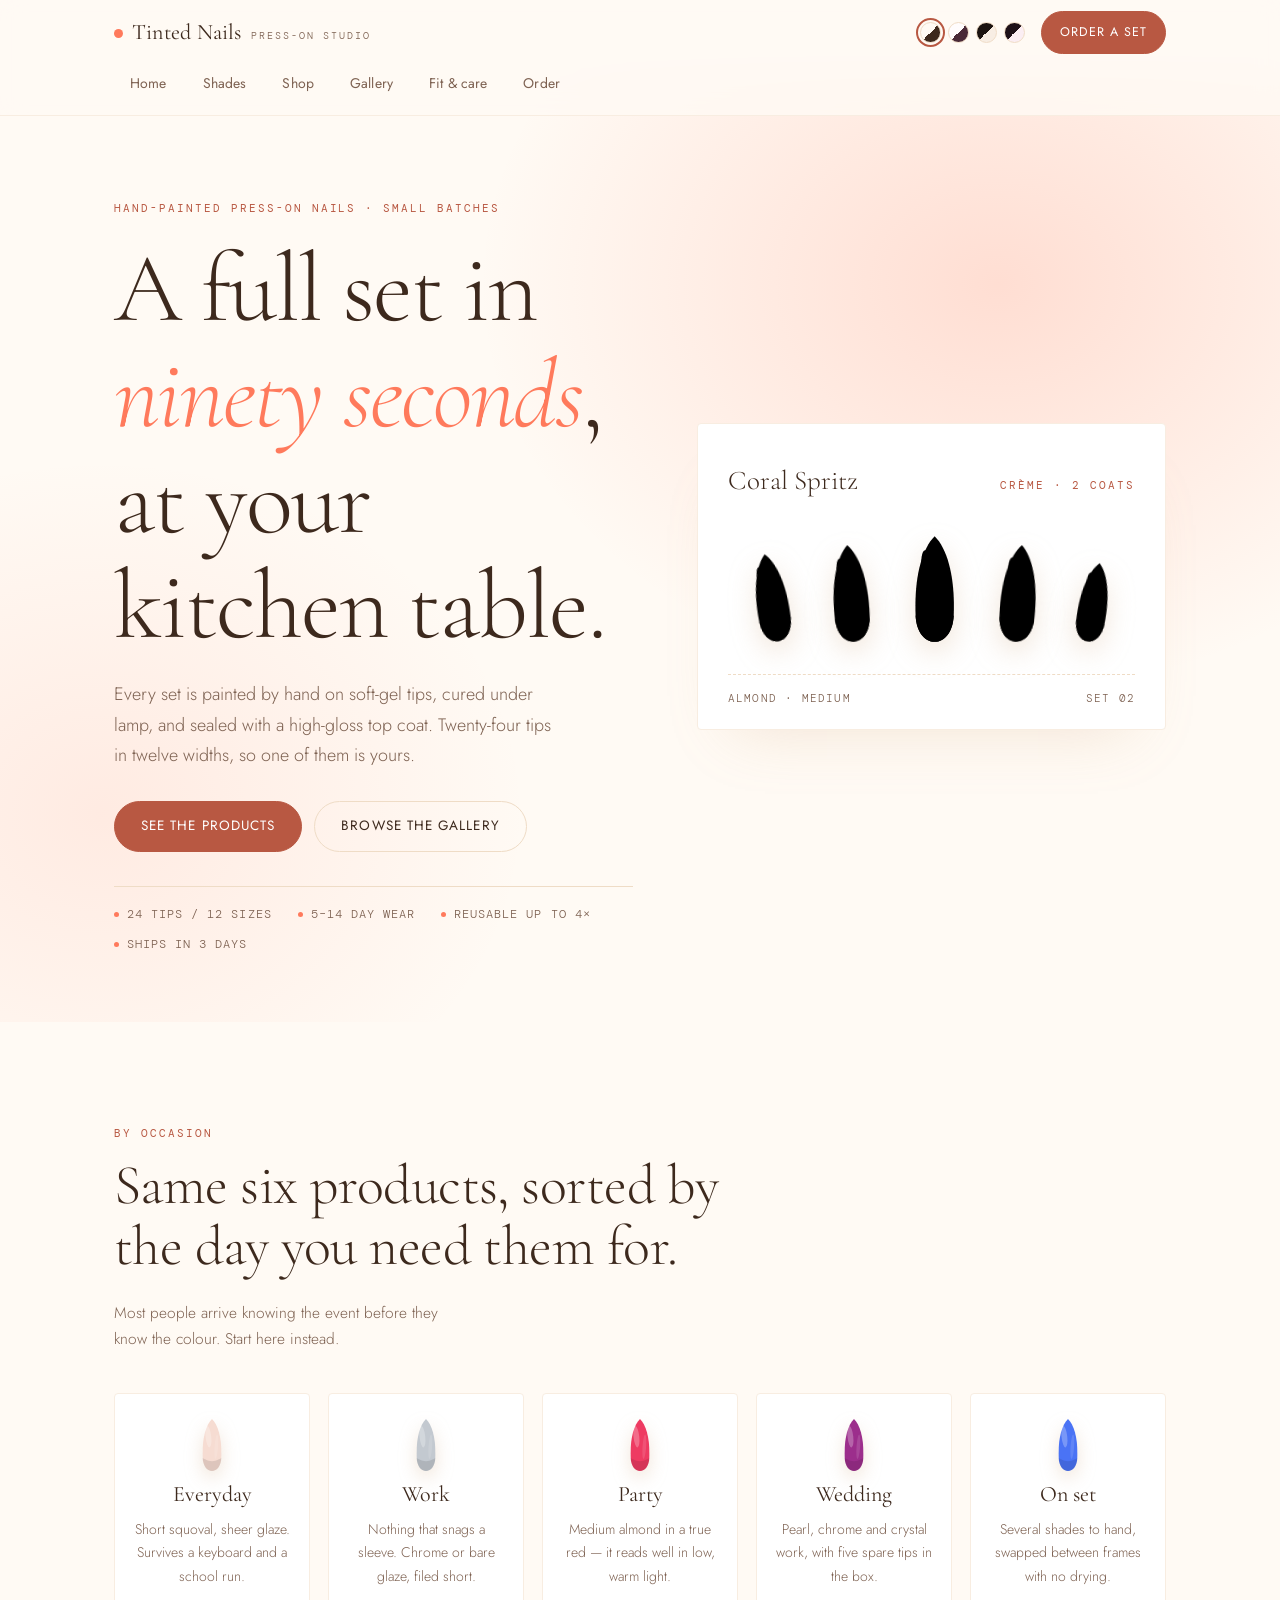
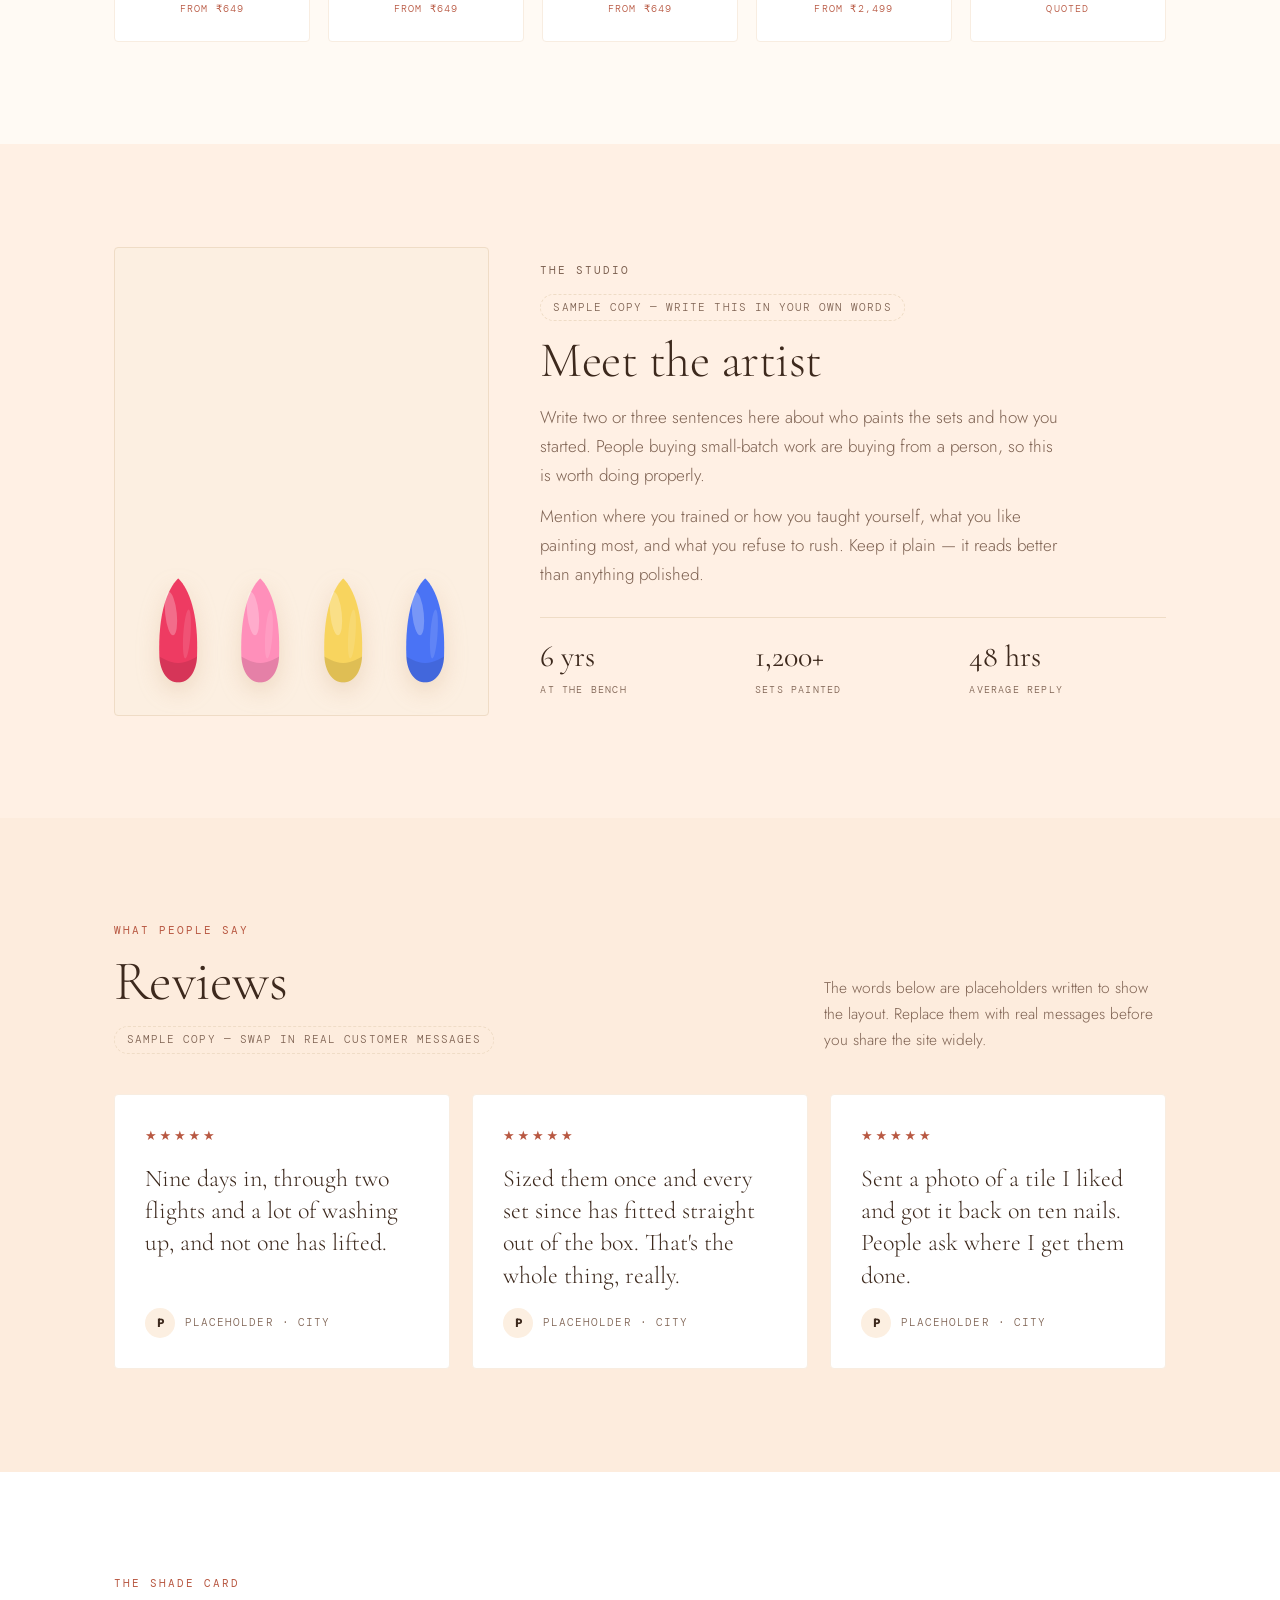
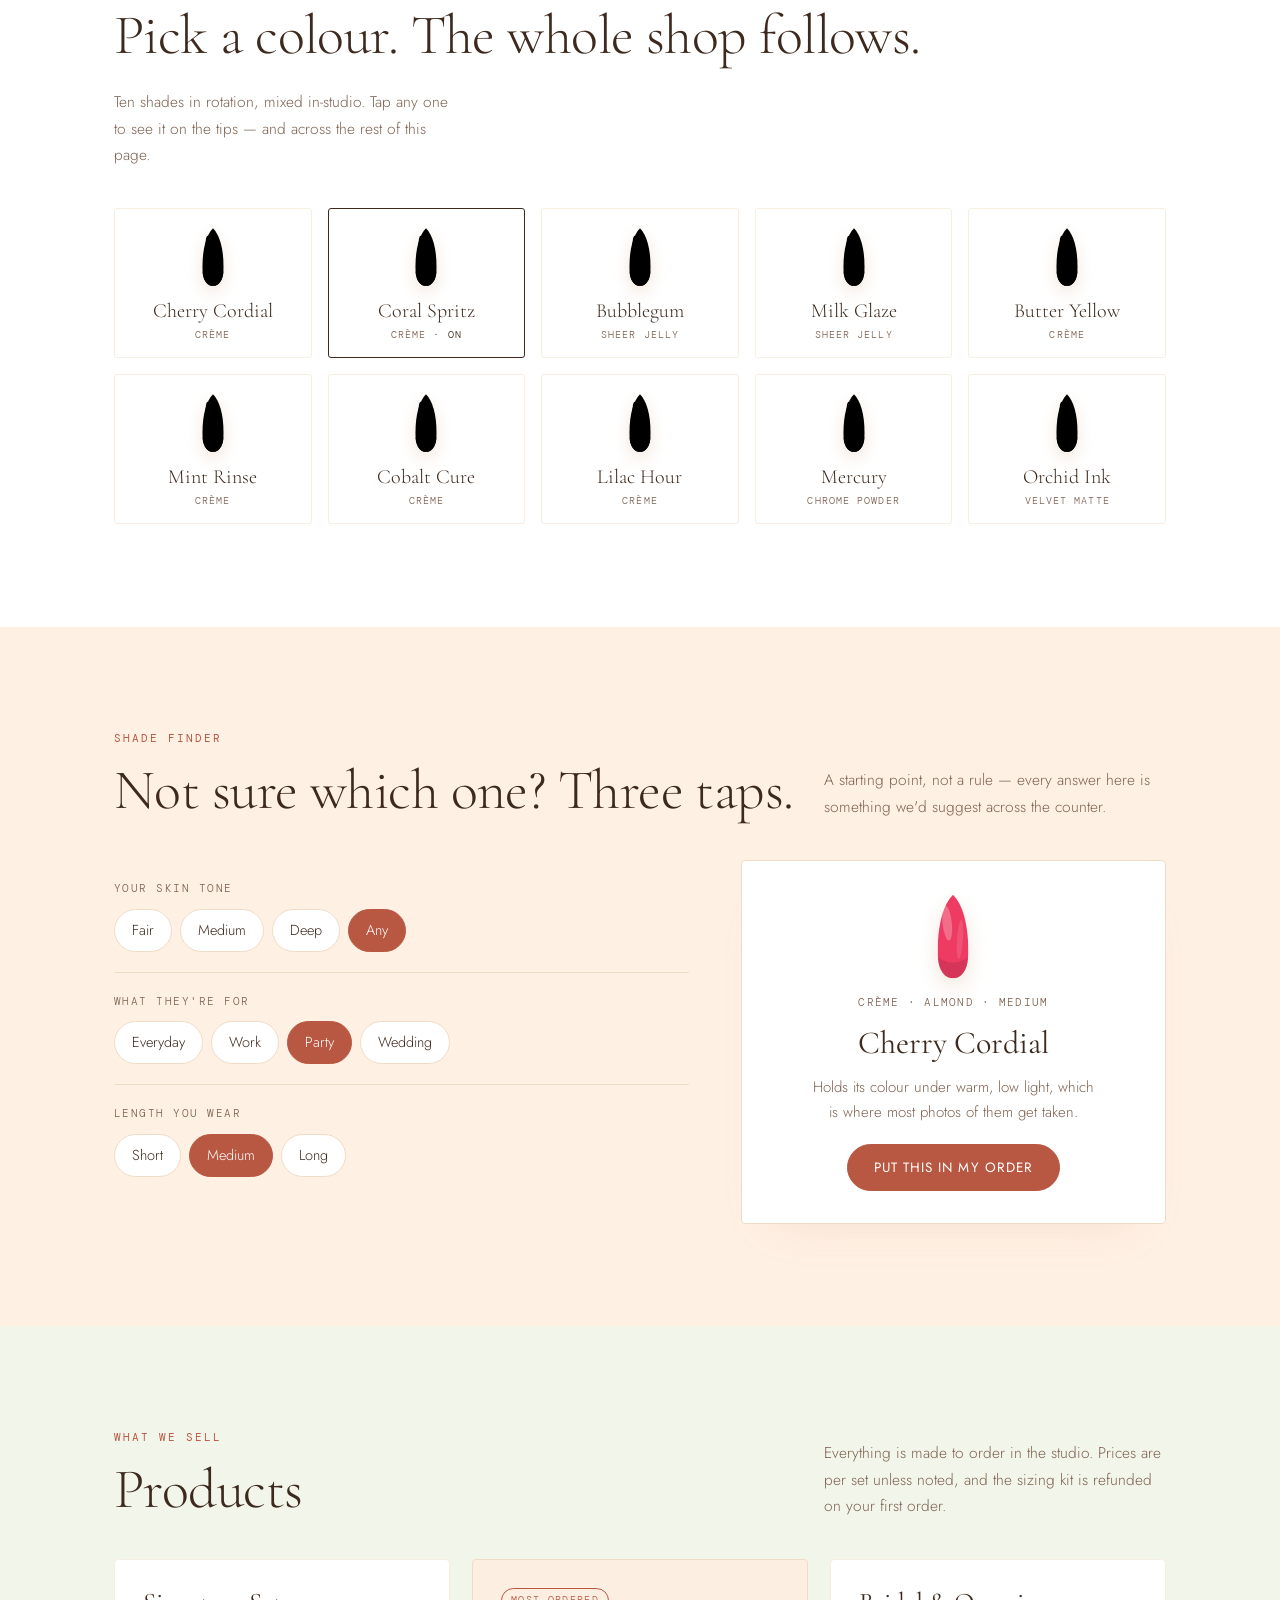
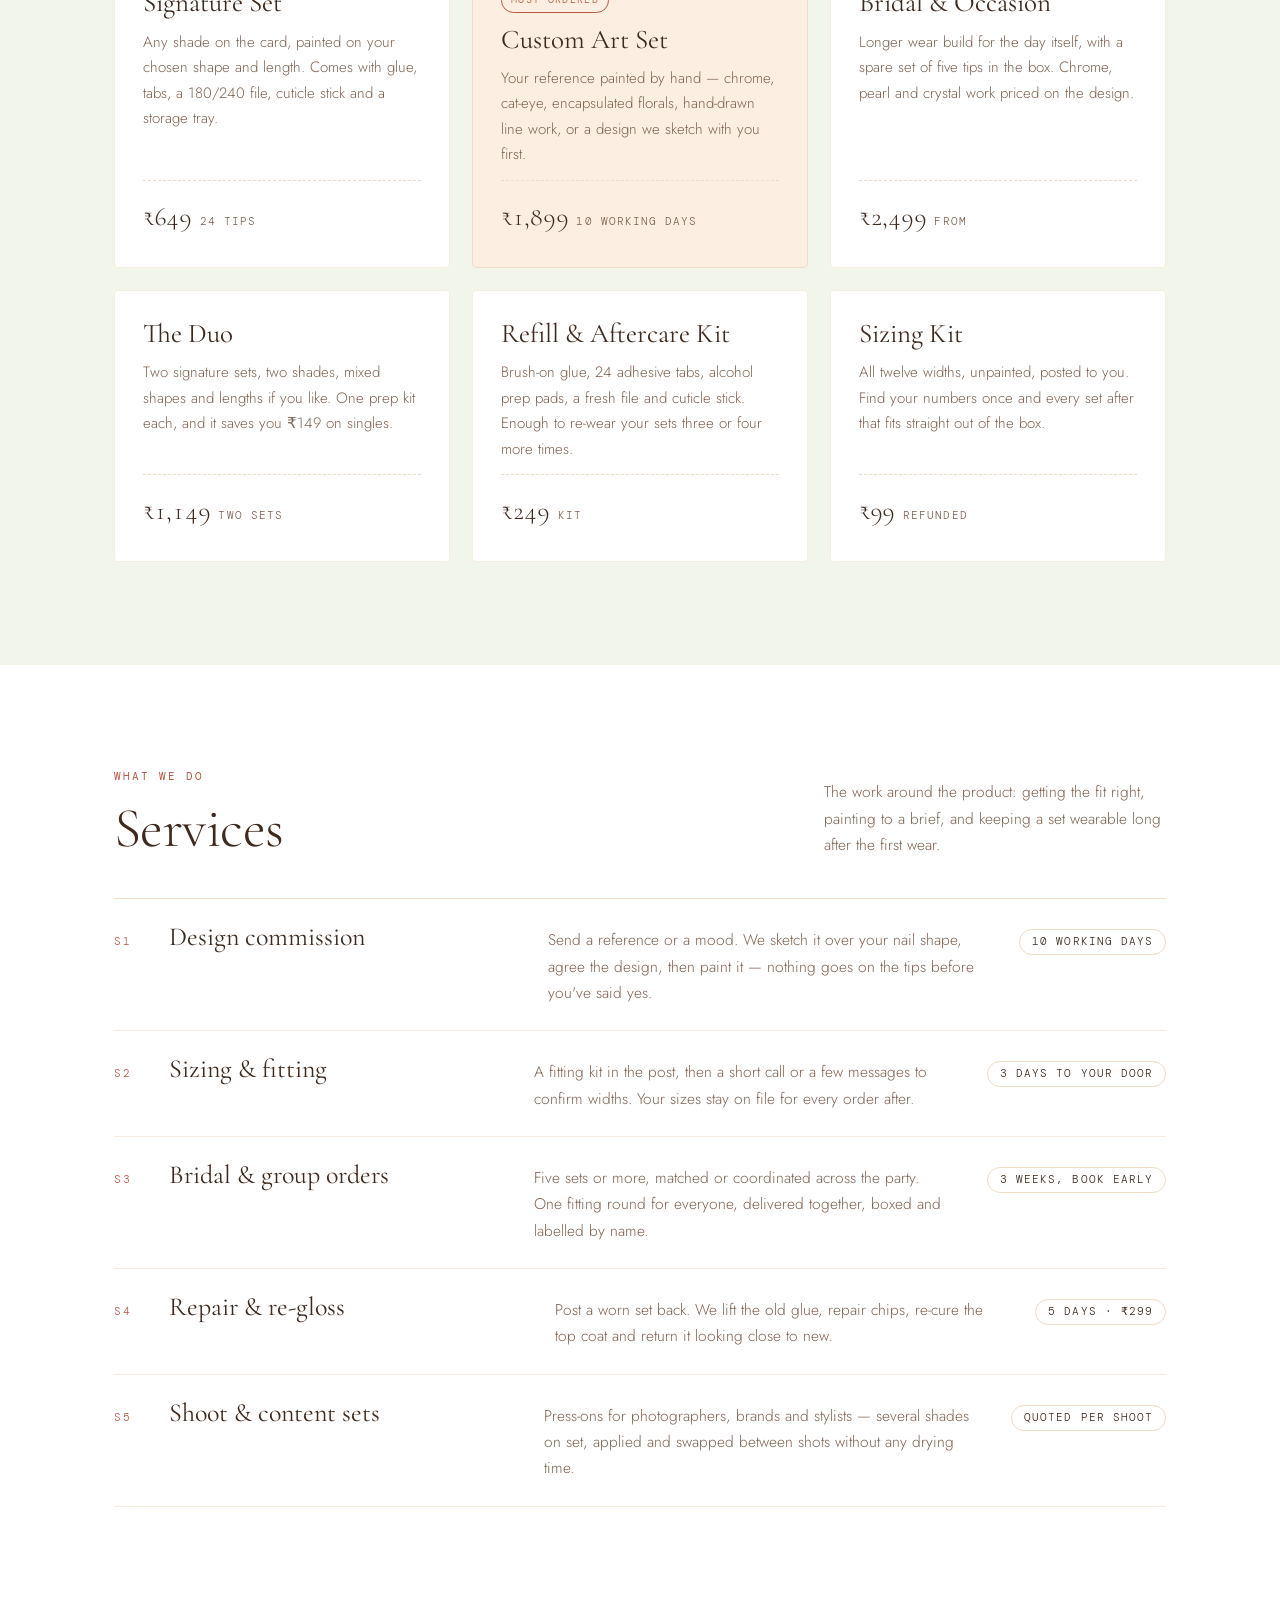
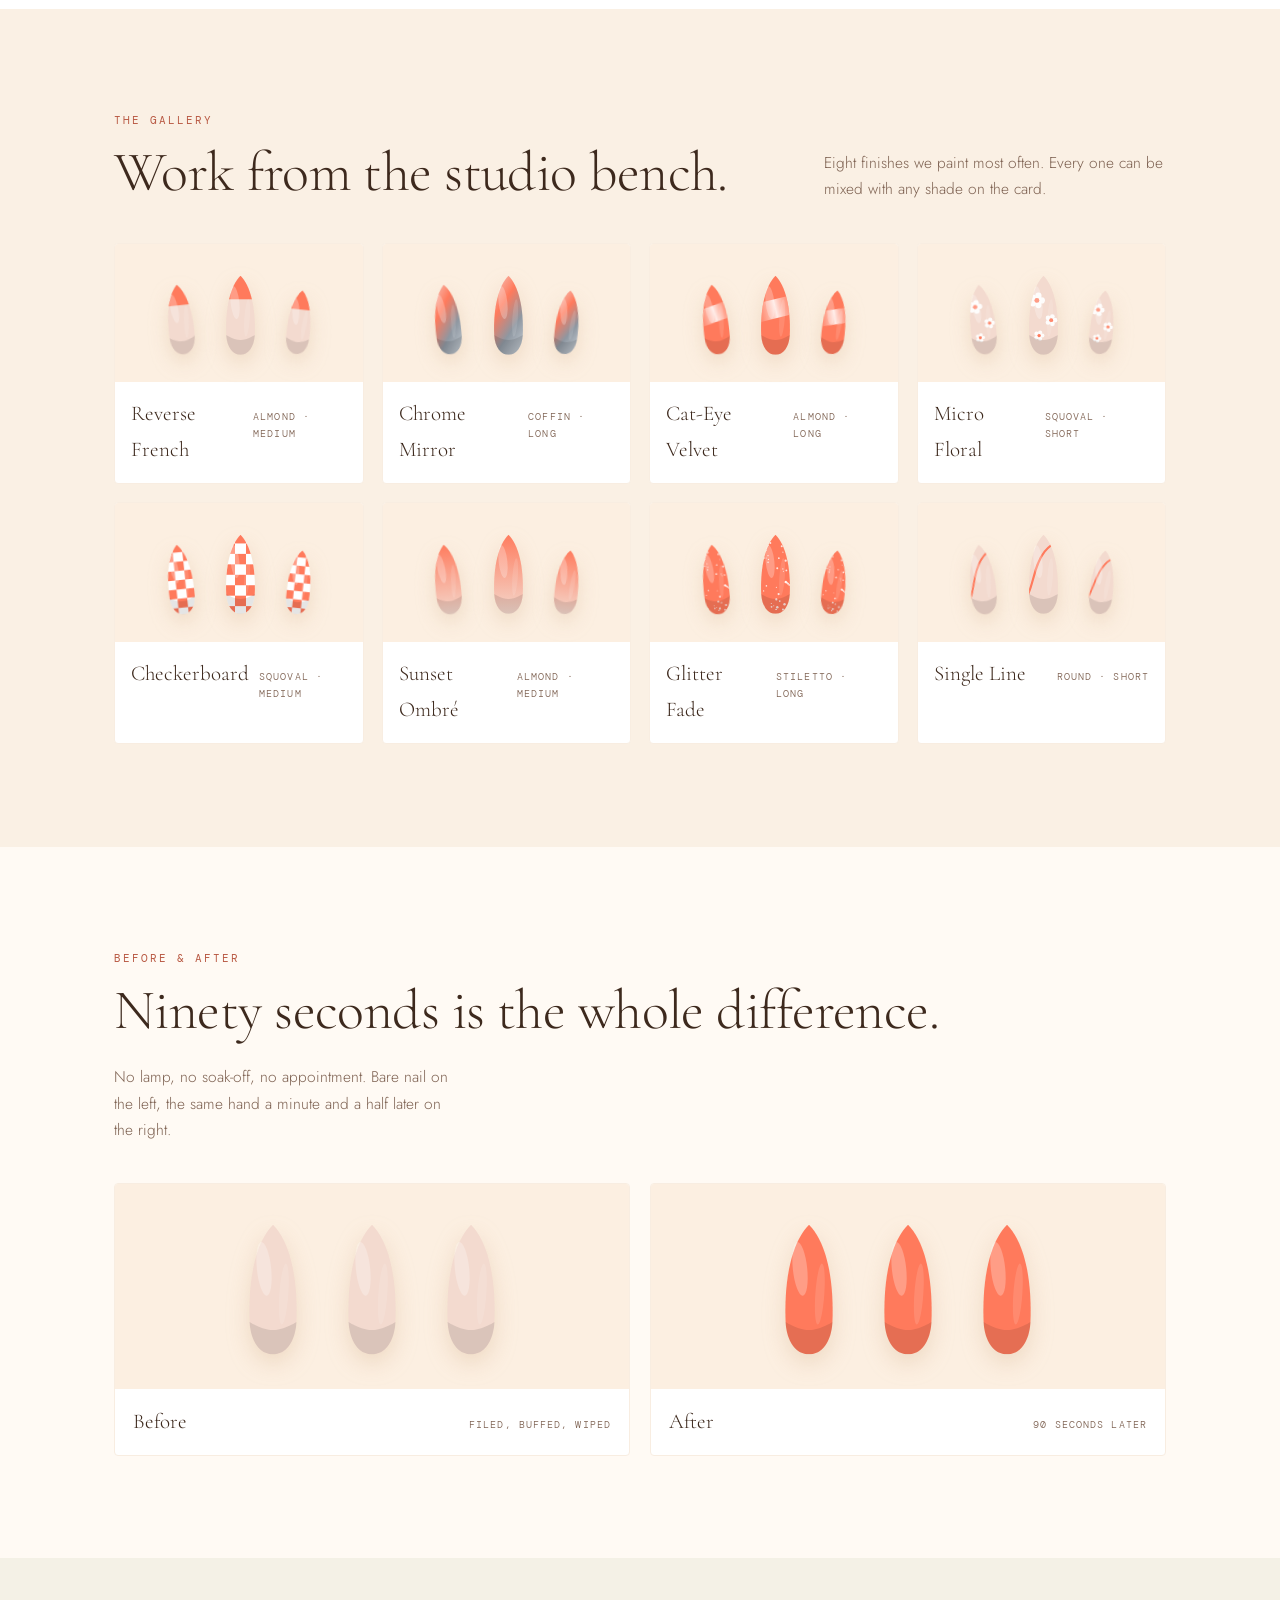
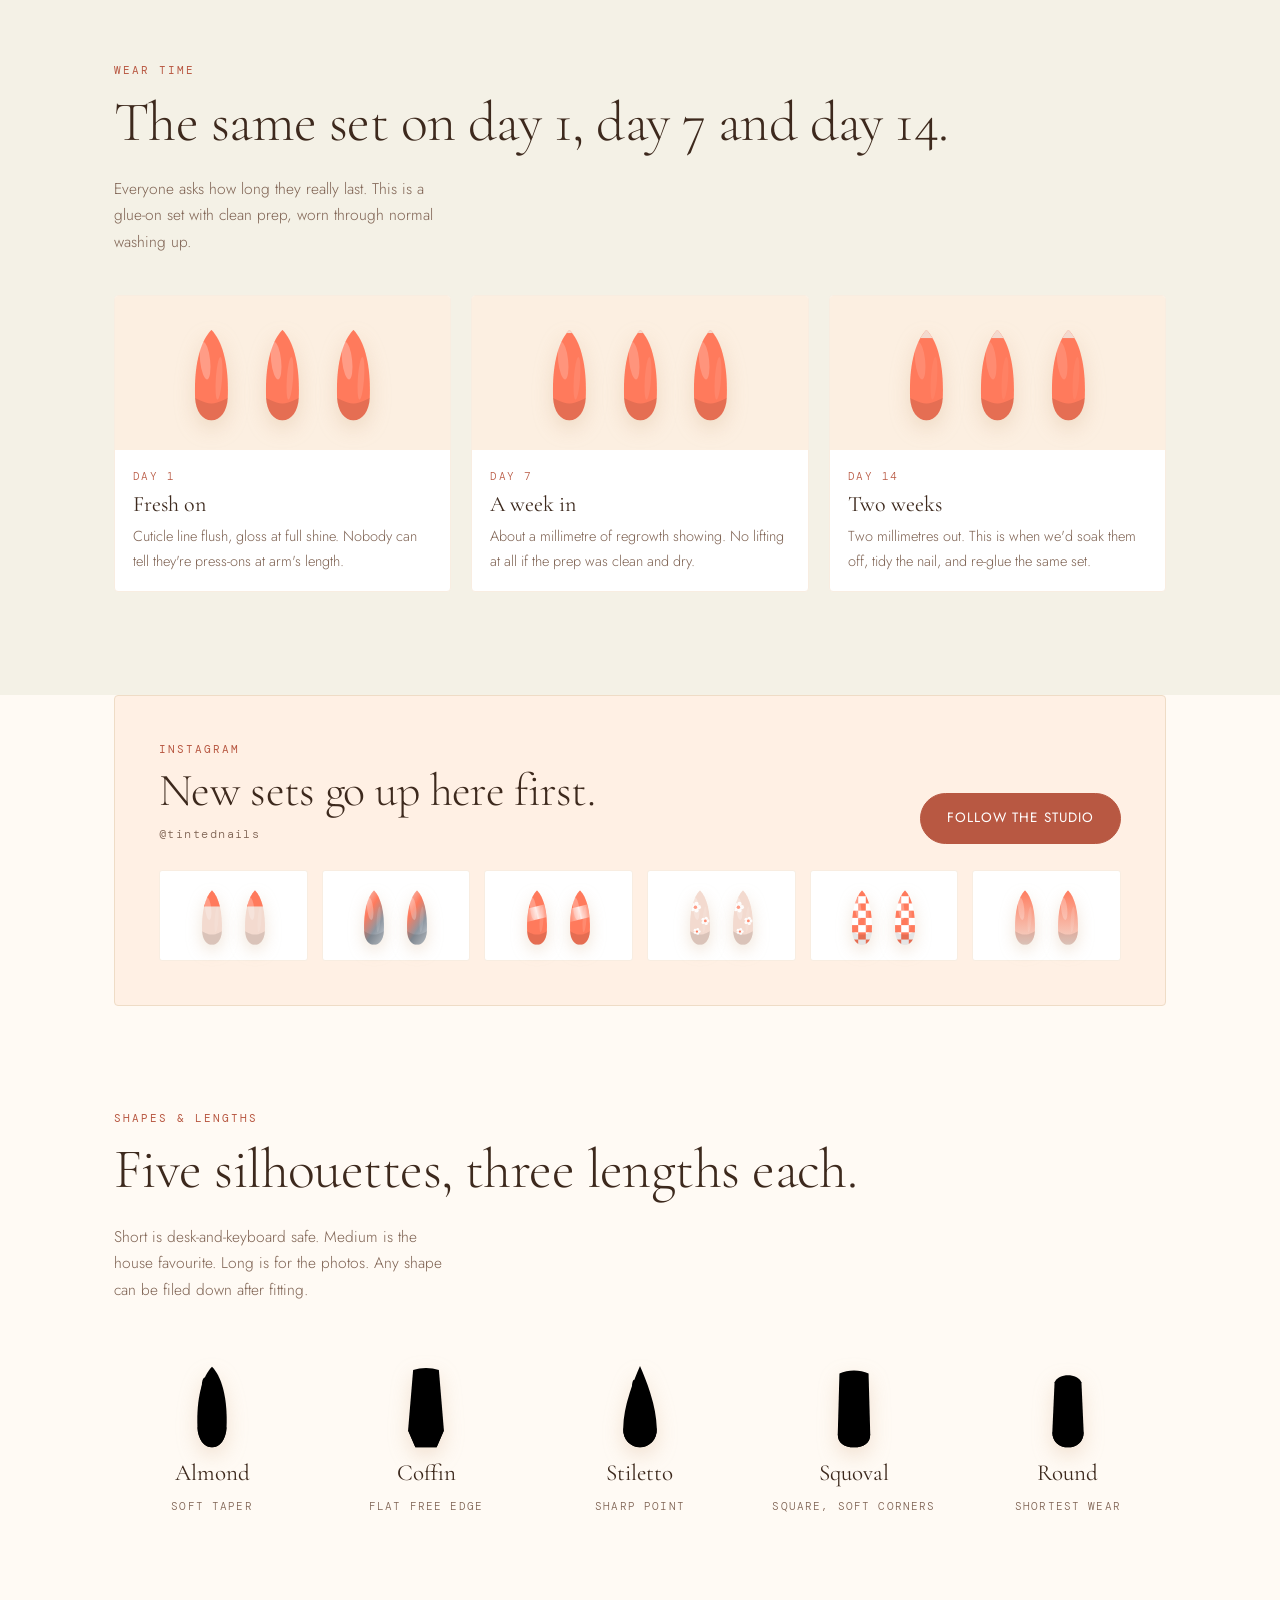
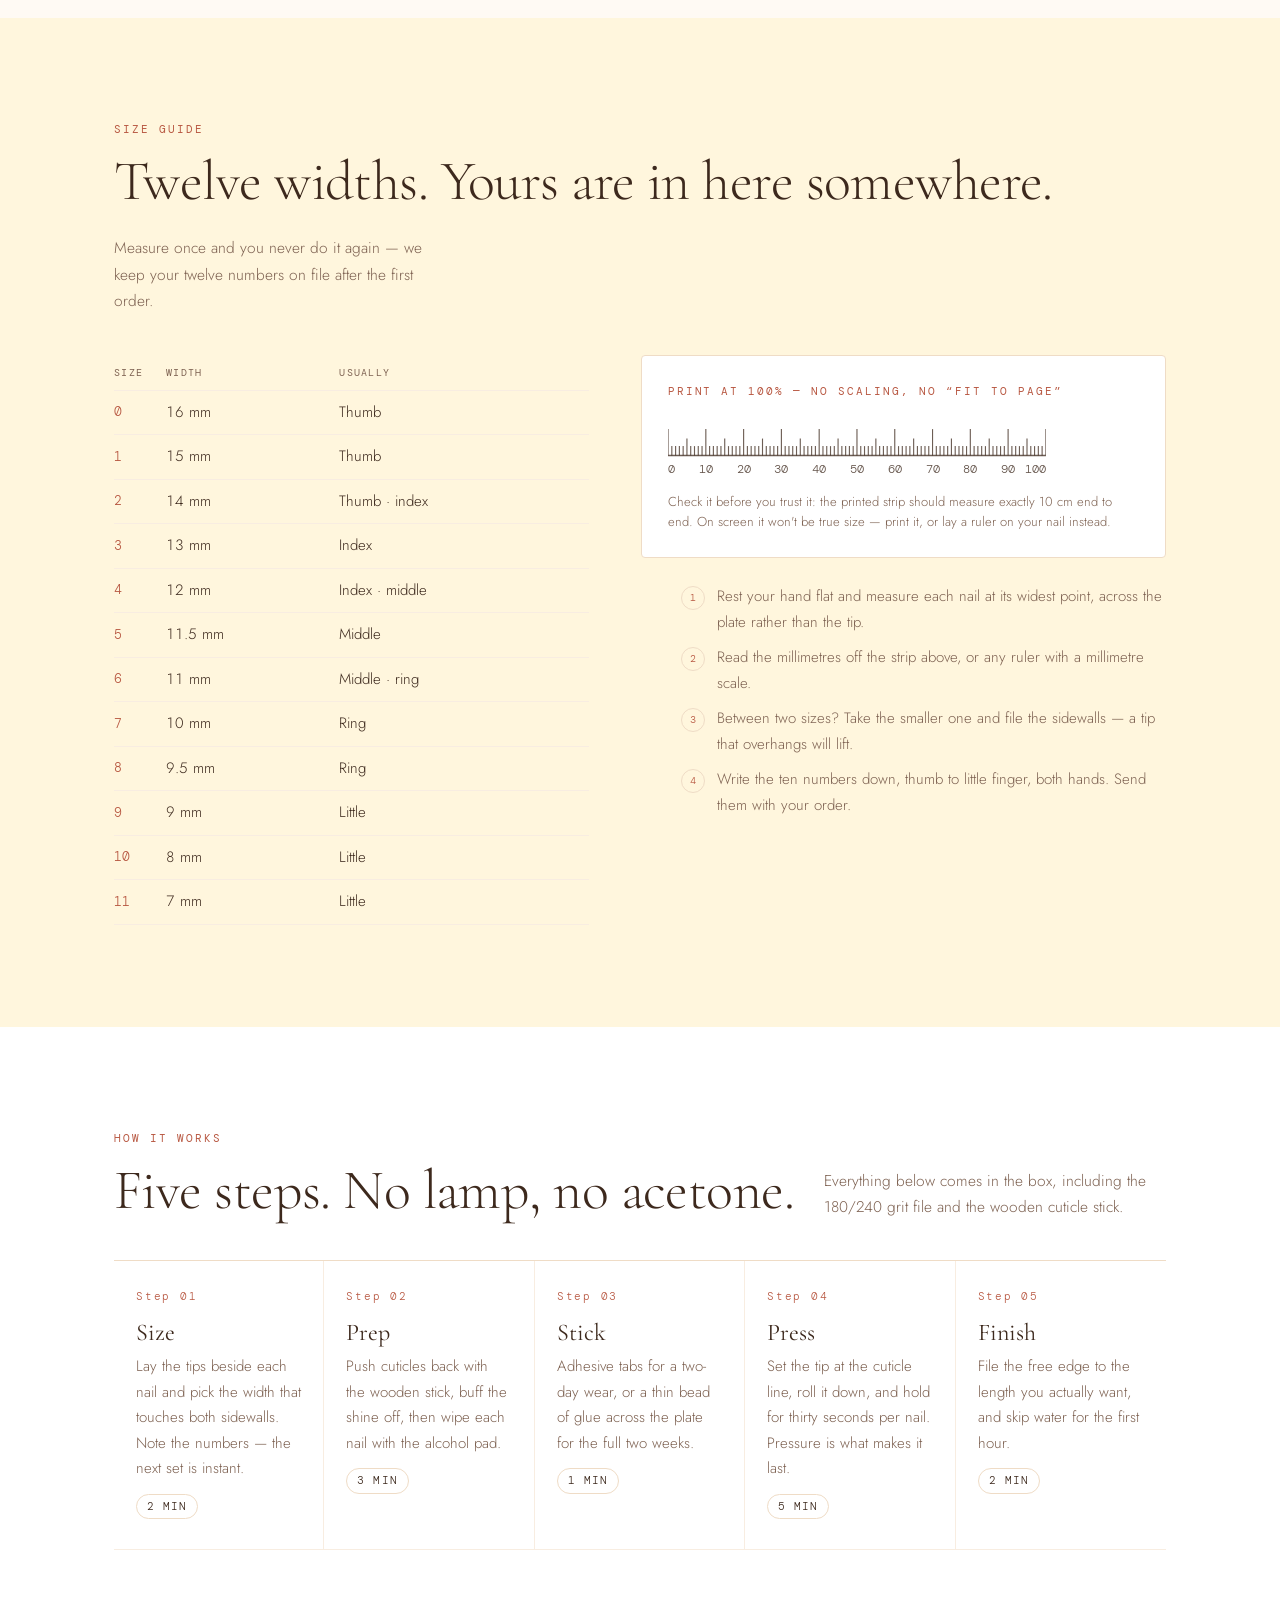
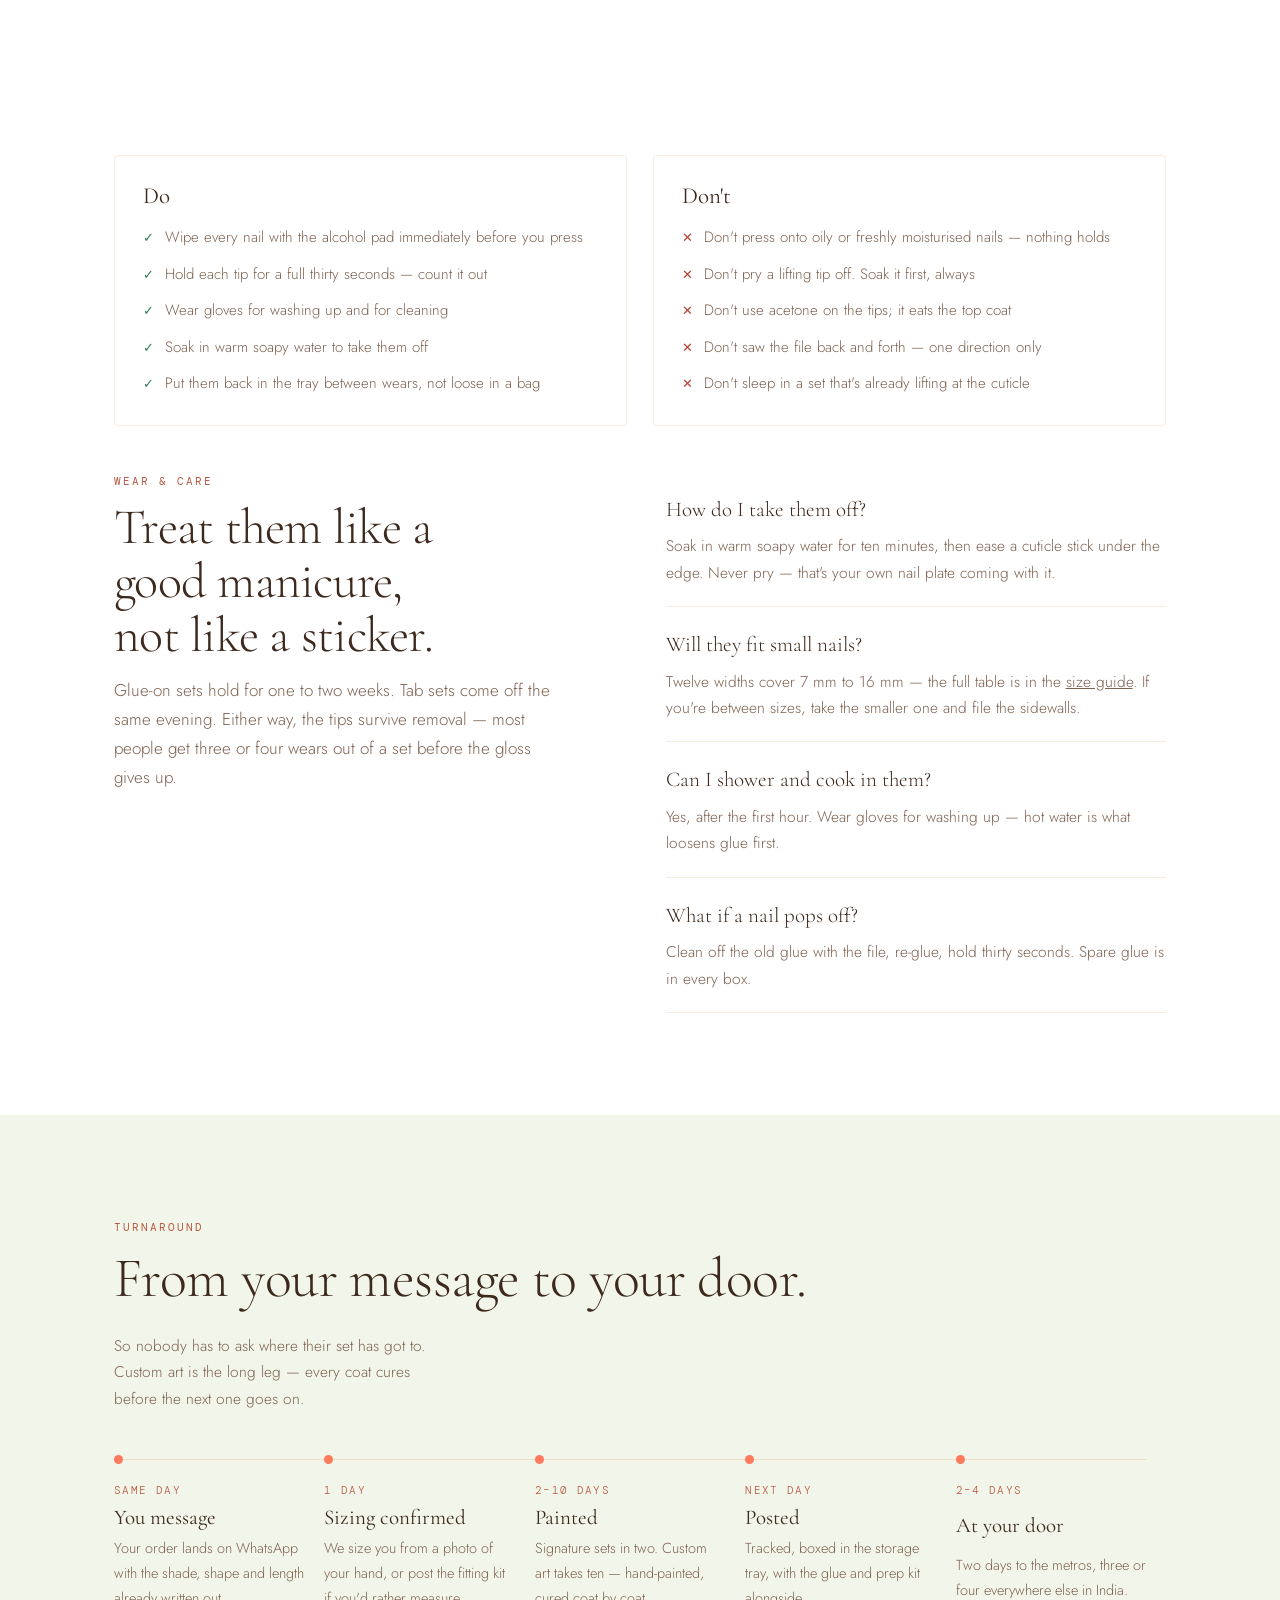
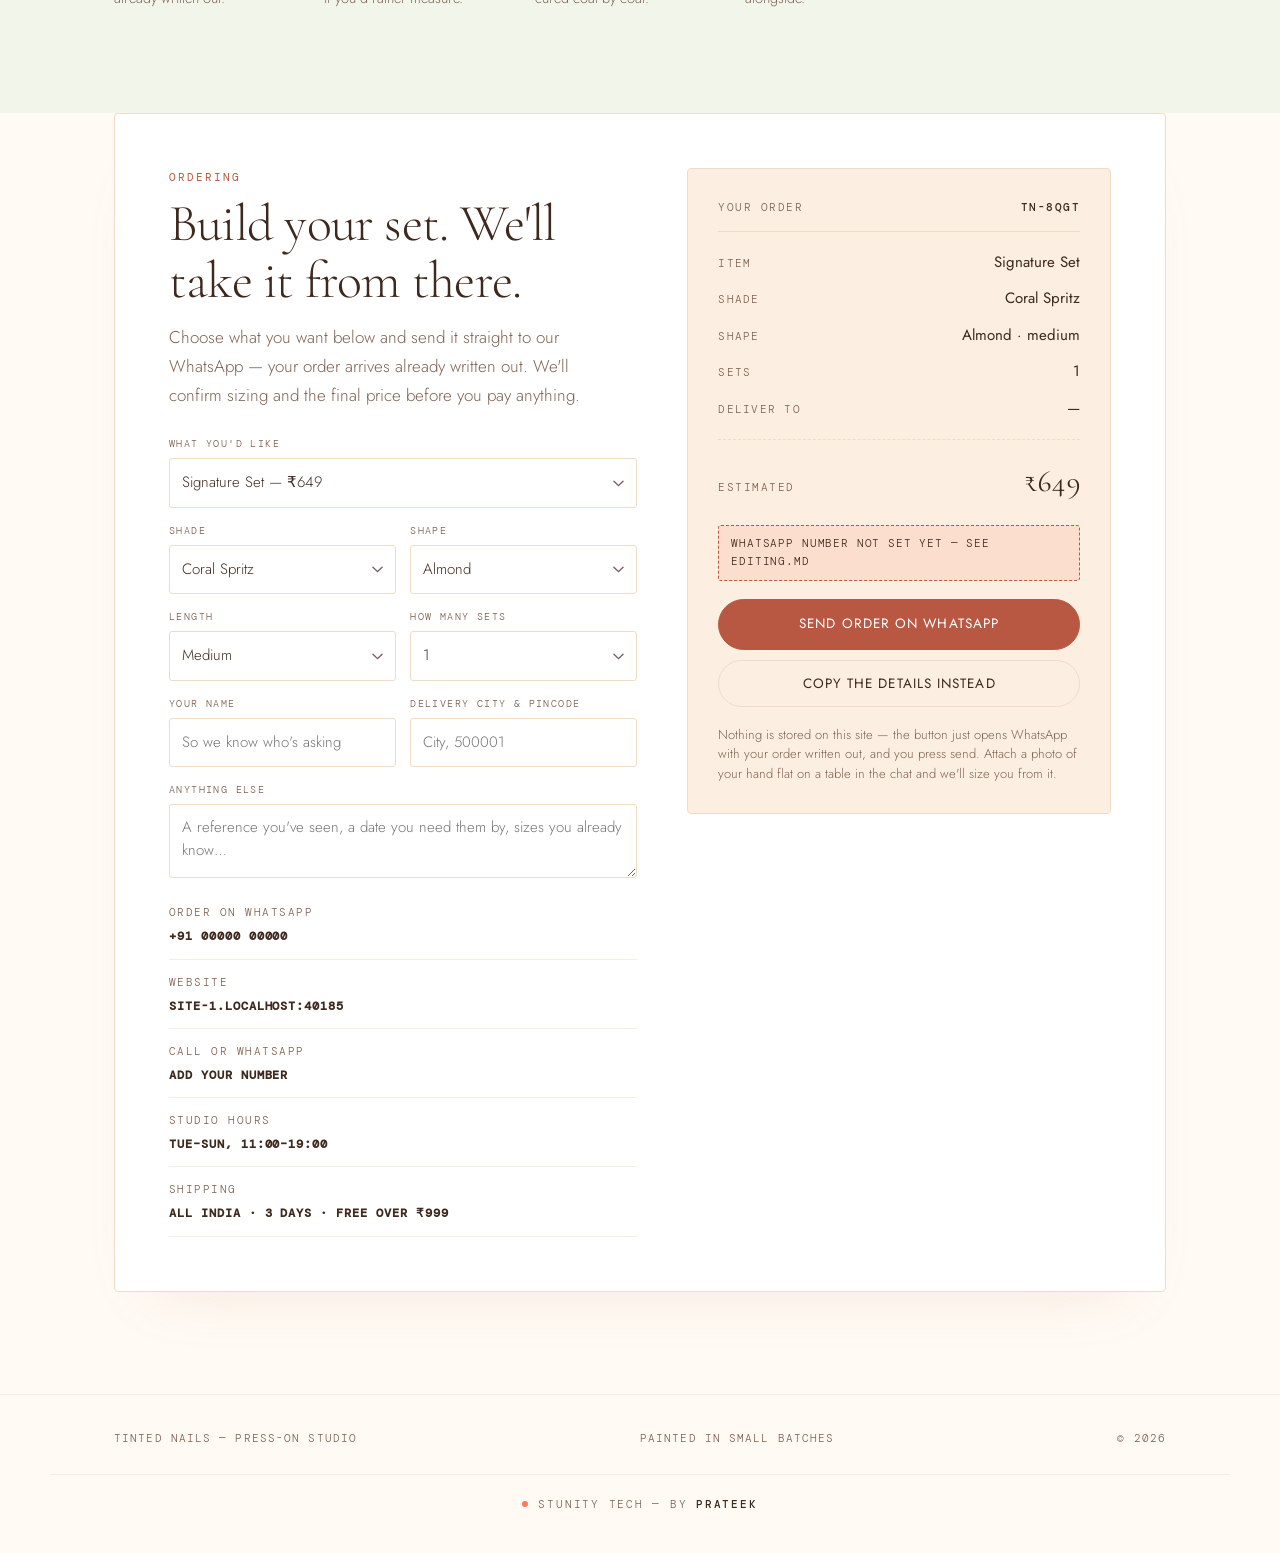
==== commit ab92b87c: "Warm by default, four themes to choose from, and six tabs Colour first. Four palettes ship — Warm, B" ====
--- a/index.html
+++ b/index.html
@@ -4,7 +4,7 @@
 <meta charset="utf-8">
 <meta name="viewport" content="width=device-width, initial-scale=1">
 <meta name="description" content="Tinted Nails — hand-painted press-on nail sets. 24 tips in 12 sizes, applied in ninety seconds, worn for up to two weeks.">
-<meta name="theme-color" content="#FFFCFD">
+<meta name="theme-color" content="#FFFAF4">
 <meta property="og:title" content="Tinted Nails">
 <meta property="og:description" content="Hand-painted press-on nail sets. A full set in ninety seconds, at your kitchen table.">
 <meta property="og:type" content="website">
@@ -157,23 +157,34 @@
 .mark .dot{width:9px;height:9px;border-radius:50%;background:var(--shade);transition:background .5s ease;transform:translateY(-1px)}
 .mark b{font-family:var(--display);font-weight:400;font-size:22px;letter-spacing:.01em}
 .mark i{font-style:normal;font-family:var(--mono);font-size:10px;letter-spacing:.2em;color:var(--muted);text-transform:uppercase}
-nav{display:flex;gap:22px}
-nav a{
-  font-size:14px;letter-spacing:.02em;text-decoration:none;color:var(--muted);white-space:nowrap;
-  padding-bottom:2px;border-bottom:1px solid transparent;transition:color .2s,border-color .2s;
-}
-nav a:hover{color:var(--ink);border-bottom-color:var(--shade)}
-@media(max-width:1080px){nav{gap:16px;font-size:13px}}
-/* the page is long — on small screens the nav scrolls sideways rather than vanishing */
-@media(max-width:900px){
-  .bar{height:auto;flex-wrap:wrap;padding-block:12px;gap:12px 18px}
-  .mark{margin-right:0}
-  nav{order:3;width:100%;gap:18px;overflow-x:auto;padding-bottom:4px;scrollbar-width:none}
-  nav::-webkit-scrollbar{display:none}
-  .bar .btn{margin-left:auto}
-}
+/* the bar is two rows: identity + controls, then the tabs */
+.bar{height:auto;flex-wrap:wrap;padding-block:11px;gap:10px 16px}
 @media(max-width:420px){.mark i{display:none}}
-html{scroll-behavior:smooth;scroll-padding-top:96px}
+
+.tabs{
+  order:3;width:100%;display:flex;gap:4px;
+  overflow-x:auto;scrollbar-width:none;-webkit-overflow-scrolling:touch;
+}
+.tabs::-webkit-scrollbar{display:none}
+.tabs button{
+  font:inherit;font-size:14px;font-weight:400;letter-spacing:.01em;white-space:nowrap;
+  color:var(--muted);background:none;border:0;padding:8px 16px;border-radius:999px;cursor:pointer;
+  transition:color .2s,background .25s;
+}
+.tabs button:hover{color:var(--ink)}
+.tabs button[aria-selected="true"]{color:var(--btn-fg);background:var(--btn-bg)}
+@media(max-width:520px){.tabs button{font-size:13.5px;padding:7px 13px}}
+
+.themes{display:flex;gap:7px;align-items:center}
+.themes button{
+  width:21px;height:21px;border-radius:50%;padding:0;cursor:pointer;
+  border:1px solid var(--line);transition:transform .2s;
+}
+.themes button:hover{transform:scale(1.12)}
+.themes button[aria-pressed="true"]{outline:2px solid var(--shade-text);outline-offset:2px}
+
+.panel{display:block}
+html{scroll-behavior:smooth;scroll-padding-top:118px}
 @media (prefers-reduced-motion: reduce){html{scroll-behavior:auto}}
 
 /* ─────────── buttons ─────────── */
@@ -632,20 +643,24 @@
 
   /* Paper has one theme. Re-point every token to ink-on-white — all three
      selectors, or the dark-mode block outranks this and prints white on white. */
+  /* !important, because the theme picker sets these same properties inline
+     on :root and an inline custom property outranks any stylesheet rule */
   :root,
   :root:not([data-theme="light"]),
   :root[data-theme="dark"]{
-    --ground:#FFFFFF;  --surface:#FFFFFF; --surface-2:#FFFFFF;
-    --ink:#231018;     --muted:#5E4A55;
-    --line:#C7B4BC;    --line-soft:#E3D6DB;
-    --t-blush:#FFFFFF; --t-mint:#FFFFFF;  --t-butter:#FFFFFF;
-    --t-lilac:#FFFFFF; --t-sky:#FFFFFF;   --t-peach:#FFFFFF;
-    --shade-text:#96143B; --btn-bg:#96143B; --btn-fg:#FFFFFF;
-    --good:#1F6B4F;    --bad:#9B2B3F;
-    --shadow:0 0 0;    --shadow-a:0;
+    --ground:#FFFFFF !important;  --surface:#FFFFFF !important; --surface-2:#FFFFFF !important;
+    --ink:#231018 !important;     --muted:#5E4A55 !important;
+    --line:#C7B4BC !important;    --line-soft:#E3D6DB !important;
+    --t-blush:#FFFFFF !important; --t-mint:#FFFFFF !important;  --t-butter:#FFFFFF !important;
+    --t-lilac:#FFFFFF !important; --t-sky:#FFFFFF !important;   --t-peach:#FFFFFF !important;
+    --shade-text:#96143B !important; --btn-bg:#96143B !important; --btn-fg:#FFFFFF !important;
+    --good:#1F6B4F !important;    --bad:#9B2B3F !important;
+    --shadow:0 0 0 !important;    --shadow-a:0 !important;
   }
   body{background:#FFFFFF;color:var(--ink)}
 
+  /* paper has no tabs — every panel prints, whichever one is open on screen */
+  .panel,.panel[hidden]{display:block !important}
   header,.hero,.btn,.slip-warn,.orderform,.slip .cta,.chips{display:none}
 
   /* sits inside the reserved bottom margin, so it never lands on the copy */
@@ -711,22 +726,14 @@
 <header>
   <div class="wrap bar">
     <a class="mark" href="#top"><span class="dot"></span><b>Tinted Nails</b><i>Press-on studio</i></a>
-    <nav>
-      <a href="#shades">Shades</a>
-      <a href="#products">Products</a>
-      <a href="#occasions">Occasions</a>
-      <a href="#gallery">Gallery</a>
-      <a href="#wear">Wear time</a>
-      <a href="#sizes">Sizes</a>
-      <a href="#reviews">Reviews</a>
-      <a href="#care">Care</a>
-    </nav>
+    <div class="themes" id="themeRow" role="group" aria-label="Colour theme"></div>
+    <div class="tabs" role="tablist" id="tabRow" aria-label="Sections"></div>
     <a class="btn small" href="#order">Order a set</a>
   </div>
 </header>
 
 <main id="top">
-  <div class="hero">
+  <div class="hero" data-tab="home">
     <div class="wrap hero-grid">
       <div>
         <p class="eyebrow">Hand-painted press-on nails · small batches</p>
@@ -765,7 +772,7 @@
   </div>
 
 
-  <section id="shades" class="band-white">
+  <section id="shades" class="band-white" data-tab="shades">
     <div class="wrap">
       <div class="sec-head">
         <div>
@@ -778,7 +785,7 @@
     </div>
   </section>
 
-  <section id="finder" class="band-blush">
+  <section id="finder" class="band-blush" data-tab="shades">
     <div class="wrap">
       <div class="sec-head">
         <div>
@@ -813,7 +820,7 @@
     </div>
   </section>
 
-  <section id="products" class="band-mint">
+  <section id="products" class="band-mint" data-tab="shop">
     <div class="wrap">
       <div class="sec-head">
         <div>
@@ -858,7 +865,7 @@
     </div>
   </section>
 
-  <section id="occasions">
+  <section id="occasions" data-tab="home">
     <div class="wrap">
       <div class="sec-head">
         <div>
@@ -871,7 +878,7 @@
     </div>
   </section>
 
-  <section id="services" class="band-white">
+  <section id="services" class="band-white" data-tab="shop">
     <div class="wrap">
       <div class="sec-head">
         <div>
@@ -916,7 +923,7 @@
   </section>
 
 
-  <section id="gallery" class="band-lilac">
+  <section id="gallery" class="band-lilac" data-tab="gallery">
     <div class="wrap">
       <div class="sec-head">
         <div>
@@ -930,7 +937,7 @@
     </div>
   </section>
 
-  <section id="before-after">
+  <section id="before-after" data-tab="gallery">
     <div class="wrap">
       <div class="sec-head">
         <div>
@@ -943,7 +950,7 @@
     </div>
   </section>
 
-  <section id="wear" class="band-sky">
+  <section id="wear" class="band-sky" data-tab="gallery">
     <div class="wrap">
       <div class="sec-head">
         <div>
@@ -956,7 +963,7 @@
     </div>
   </section>
 
-  <section id="shapes">
+  <section id="shapes" data-tab="fit">
     <div class="wrap">
       <div class="sec-head">
         <div>
@@ -975,7 +982,7 @@
     </div>
   </section>
 
-  <section id="sizes" class="band-butter">
+  <section id="sizes" class="band-butter" data-tab="fit">
     <div class="wrap">
       <div class="sec-head">
         <div>
@@ -1013,7 +1020,7 @@
     </div>
   </section>
 
-  <section id="apply" class="band-white">
+  <section id="apply" class="band-white" data-tab="fit">
     <div class="wrap">
       <div class="sec-head">
         <div>
@@ -1032,7 +1039,7 @@
     </div>
   </section>
 
-  <section id="journey" class="band-mint">
+  <section id="journey" class="band-mint" data-tab="order">
     <div class="wrap">
       <div class="sec-head">
         <div>
@@ -1071,7 +1078,7 @@
     </div>
   </section>
 
-  <section id="artist" class="band-blush">
+  <section id="artist" class="band-blush" data-tab="home">
     <div class="wrap">
       <div class="artist">
         <div class="artist-photo" id="artistPhoto"></div>
@@ -1086,7 +1093,7 @@
     </div>
   </section>
 
-  <section id="reviews" class="band-peach">
+  <section id="reviews" class="band-peach" data-tab="home">
     <div class="wrap">
       <div class="sec-head">
         <div>
@@ -1101,7 +1108,7 @@
     </div>
   </section>
 
-  <div class="wrap">
+  <div class="wrap" data-tab="gallery">
     <section class="insta" id="instagram" style="padding:clamp(26px,4vw,44px)">
       <div class="insta-top">
         <div>
@@ -1115,7 +1122,7 @@
     </section>
   </div>
 
-  <section id="care" class="band-white">
+  <section id="care" class="band-white" data-tab="fit">
     <div class="wrap">
       <div class="dodont">
         <div class="dd do">
@@ -1155,7 +1162,7 @@
     </div>
   </section>
 
-  <div class="wrap" style="padding-bottom:clamp(56px,8vw,104px)">
+  <div class="wrap" data-tab="order" style="padding-bottom:clamp(56px,8vw,104px)">
     <div class="order" id="order">
       <div>
         <p class="eyebrow">Ordering</p>
@@ -1692,7 +1699,7 @@
   fShape.value = r.shape;
   fLength.value = pick.length;
   updateSlip();
-  document.getElementById("order").scrollIntoView({behavior:"smooth", block:"start"});
+  goToSection("order");
 });
 
 grid.innerHTML = SHADES.map((s,i) => `
@@ -1799,6 +1806,153 @@
 /* self-clearing reminder while the number is still the placeholder */
 document.getElementById("slipWarn").hidden = SITE.whatsapp !== "910000000000";
 
+/* ─────────── colour themes ───────────
+   Each palette re-points the neutrals and the section washes. The accent is
+   never set here — that comes from whichever lacquer is chosen on the shade
+   card — so a theme only decides what the shade is sitting on. */
+const PALETTES = {
+  warm: {
+    label:"Warm", mode:"light", shade:"Coral Spritz",
+    t:{"--ground":"#FFFAF4","--surface":"#FFFFFF","--surface-2":"#FCEFE1",
+       "--ink":"#3D291D","--muted":"#7E6252","--line":"#EFDCC6","--line-soft":"#F8EDE1",
+       "--t-blush":"#FFF0E4","--t-mint":"#F2F6EA","--t-butter":"#FFF6DD",
+       "--t-lilac":"#FAF0E4","--t-sky":"#F4F1E6","--t-peach":"#FDECDD",
+       "--good":"#2F7A52","--bad":"#B4402F","--shadow":"205 160 120","--shadow-a":".28"}
+  },
+  blush: {
+    label:"Blush", mode:"light", shade:"Cherry Cordial",
+    t:{"--ground":"#FFFCFD","--surface":"#FFFFFF","--surface-2":"#FFF3F7",
+       "--ink":"#4A2A38","--muted":"#8E7080","--line":"#F6E4EA","--line-soft":"#FBF1F4",
+       "--t-blush":"#FFF1F5","--t-mint":"#EEFAF4","--t-butter":"#FFF9E8",
+       "--t-lilac":"#F5F1FF","--t-sky":"#EEF6FF","--t-peach":"#FFF3EC",
+       "--good":"#2E8B6B","--bad":"#C4485F","--shadow":"214 156 176","--shadow-a":".26"}
+  },
+  ember: {
+    label:"Ember", mode:"dark", shade:"Coral Spritz",
+    t:{"--ground":"#1B1310","--surface":"#241A15","--surface-2":"#31241C",
+       "--ink":"#F8EEE4","--muted":"#C2AC9A","--line":"#46342A","--line-soft":"#34261E",
+       "--t-blush":"#2B1D14","--t-mint":"#1C2419","--t-butter":"#2C2416",
+       "--t-lilac":"#291E16","--t-sky":"#1F2119","--t-peach":"#2E2016",
+       "--good":"#7FD6A6","--bad":"#FF9E82","--shadow":"0 0 0","--shadow-a":".5"}
+  },
+  midnight: {
+    label:"Midnight", mode:"dark", shade:"Cherry Cordial",
+    t:{"--ground":"#1E1119","--surface":"#291721","--surface-2":"#36202C",
+       "--ink":"#FBEEF3","--muted":"#C7ACB9","--line":"#482E3C","--line-soft":"#38222E",
+       "--t-blush":"#2A1620","--t-mint":"#14241F","--t-butter":"#2A2214",
+       "--t-lilac":"#1F172A","--t-sky":"#141E2A","--t-peach":"#2A1D16",
+       "--good":"#6FD9AE","--bad":"#FF8FA0","--shadow":"0 0 0","--shadow-a":".5"}
+  }
+};
+
+function setTheme(key, remember){
+  const p = PALETTES[key];
+  if(!p) return;
+  Object.entries(p.t).forEach(([k,v]) => root.style.setProperty(k, v));
+  const dark = p.mode === "dark";
+  root.style.setProperty("--shade-text", dark ? "var(--shade-on-dark)" : "var(--shade-on-light)");
+  root.style.setProperty("--btn-bg",     dark ? "var(--shade-on-dark)" : "var(--shade-on-light)");
+  root.style.setProperty("--btn-fg",     dark ? "#25131C" : "#FFFFFF");
+  root.setAttribute("data-theme", p.mode);
+  document.querySelectorAll("#themeRow button").forEach(b =>
+    b.setAttribute("aria-pressed", b.dataset.theme === key ? "true" : "false"));
+  if(remember) try{ localStorage.setItem("tn-theme", key); }catch{}
+}
+
+function buildThemes(){
+  document.getElementById("themeRow").innerHTML = Object.entries(PALETTES).map(([k,p]) =>
+    `<button type="button" data-theme="${k}" aria-pressed="false" title="${p.label}"
+      aria-label="${p.label} theme"
+      style="background:linear-gradient(135deg,${p.t["--ground"]} 0 50%,${p.t["--ink"]} 50% 100%)"></button>`).join("");
+  document.getElementById("themeRow").addEventListener("click", e => {
+    const b = e.target.closest("button");
+    if(b) setTheme(b.dataset.theme, true);
+  });
+}
+
+/* ─────────── tabs ───────────
+   Sections stay in one document and in source order; this just files each
+   one into a panel. Print re-shows every panel, so paper keeps the lot. */
+const TABS = [
+  {k:"home",    label:"Home"},
+  {k:"shades",  label:"Shades"},
+  {k:"shop",    label:"Shop"},
+  {k:"gallery", label:"Gallery"},
+  {k:"fit",     label:"Fit & care"},
+  {k:"order",   label:"Order"}
+];
+
+function buildTabs(){
+  const main = document.getElementById("top");
+  document.getElementById("tabRow").innerHTML = TABS.map(t =>
+    `<button type="button" role="tab" id="tab-${t.k}" data-tab="${t.k}"
+      aria-controls="panel-${t.k}" aria-selected="false">${t.label}</button>`).join("");
+
+  TABS.forEach(t => {
+    const panel = document.createElement("div");
+    panel.id = "panel-" + t.k;
+    panel.className = "panel";
+    panel.setAttribute("role", "tabpanel");
+    panel.setAttribute("aria-labelledby", "tab-" + t.k);
+    main.querySelectorAll(`[data-tab="${t.k}"]`).forEach(el => panel.appendChild(el));
+    main.appendChild(panel);
+  });
+
+  const row = document.getElementById("tabRow");
+  row.addEventListener("click", e => {
+    const b = e.target.closest("button");
+    if(b) showTab(b.dataset.tab, true);
+  });
+  row.addEventListener("keydown", e => {
+    const keys = {ArrowRight:1, ArrowLeft:-1};
+    if(!(e.key in keys)) return;
+    const i = TABS.findIndex(t => t.k === current);
+    const next = TABS[(i + keys[e.key] + TABS.length) % TABS.length];
+    showTab(next.k, true);
+    document.getElementById("tab-" + next.k).focus();
+    e.preventDefault();
+  });
+}
+
+let current = TABS[0].k;
+
+function showTab(key, scrollUp){
+  if(!TABS.some(t => t.k === key)) return;
+  current = key;
+  TABS.forEach(t => {
+    document.getElementById("panel-" + t.k).hidden = t.k !== key;
+    const b = document.getElementById("tab-" + t.k);
+    b.setAttribute("aria-selected", t.k === key ? "true" : "false");
+    b.tabIndex = t.k === key ? 0 : -1;
+  });
+  if(scrollUp) window.scrollTo({top:0, behavior:"smooth"});
+}
+
+const tabOf = id => {
+  const el = document.getElementById(id);
+  const panel = el && el.closest(".panel");
+  return panel ? panel.id.replace("panel-", "") : null;
+};
+
+function goToSection(id){
+  const t = tabOf(id);
+  if(!t) return false;
+  showTab(t, false);
+  const el = document.getElementById(id);
+  requestAnimationFrame(() => el.scrollIntoView({behavior:"smooth", block:"start"}));
+  return true;
+}
+
+/* in-page links have to change tab before they scroll */
+document.addEventListener("click", e => {
+  const a = e.target.closest('a[href^="#"]');
+  if(!a) return;
+  const id = a.getAttribute("href").slice(1);
+  if(!id) return;
+  if(id === "top"){ e.preventDefault(); showTab(TABS[0].k, true); return; }
+  if(goToSection(id)){ e.preventDefault(); history.replaceState(null, "", "#" + id); }
+});
+
 chipRow(document.getElementById("qTone"), "tone",     FINDER.tone);
 chipRow(document.getElementById("qOcc"),  "occasion", FINDER.occasion);
 chipRow(document.getElementById("qLen"),  "length",   FINDER.length);
@@ -1809,7 +1963,22 @@
 paintArtist();
 paintReviews();
 paintContacts();
-apply(0);   /* tray, gallery, before/after, wear, contrast tokens, order slip */
+
+buildThemes();
+buildTabs();
+
+let savedTheme = null;
+try{ savedTheme = localStorage.getItem("tn-theme"); }catch{}
+const startTheme = PALETTES[savedTheme] ? savedTheme
+  : (matchMedia("(prefers-color-scheme: dark)").matches ? "ember" : "warm");
+setTheme(startTheme, false);
+
+const startShade = SHADES.findIndex(s => s.n === PALETTES[startTheme].shade);
+apply(startShade < 0 ? 0 : startShade);   /* tray, gallery, before/after, wear, slip */
+
+/* deep links still work: /#sizes opens the tab that holds it */
+const hash = location.hash.slice(1);
+if(!(hash && goToSection(hash))) showTab(TABS[0].k, false);
 </script>
 </body>
 </html>
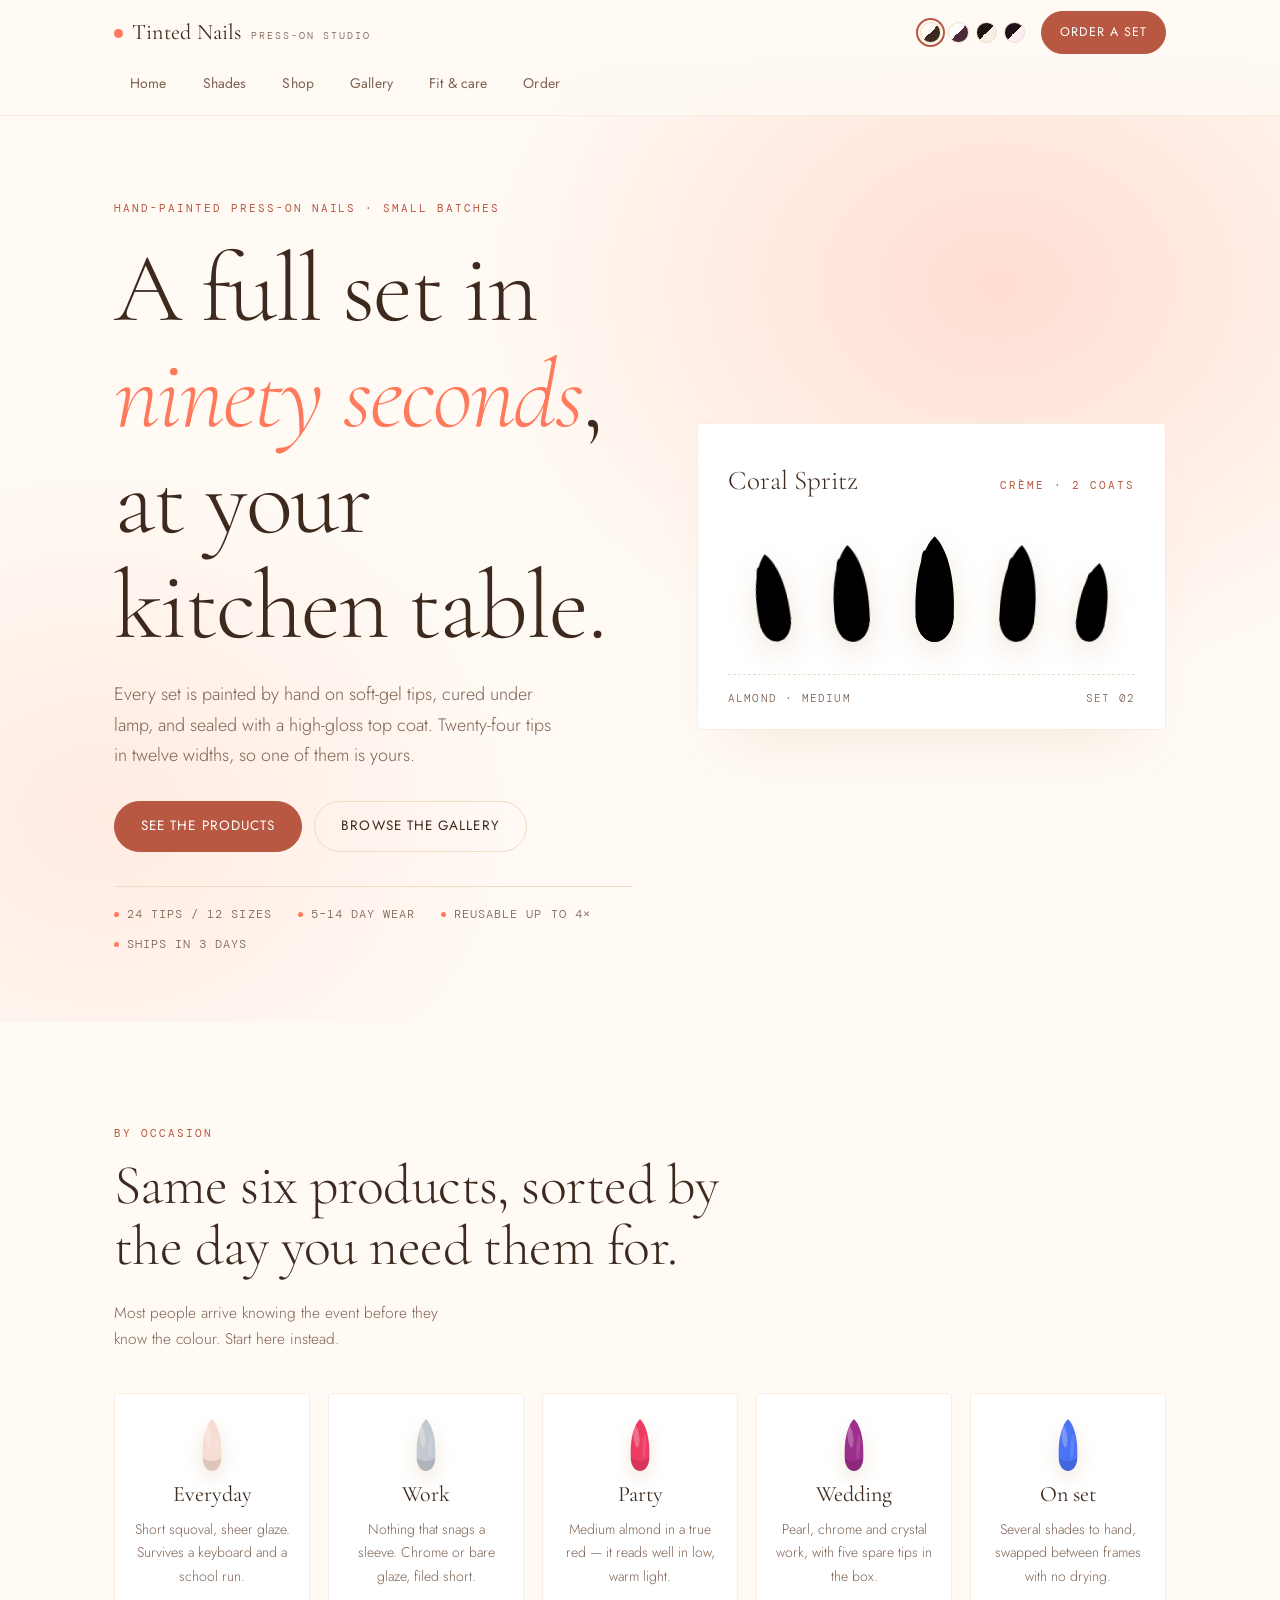
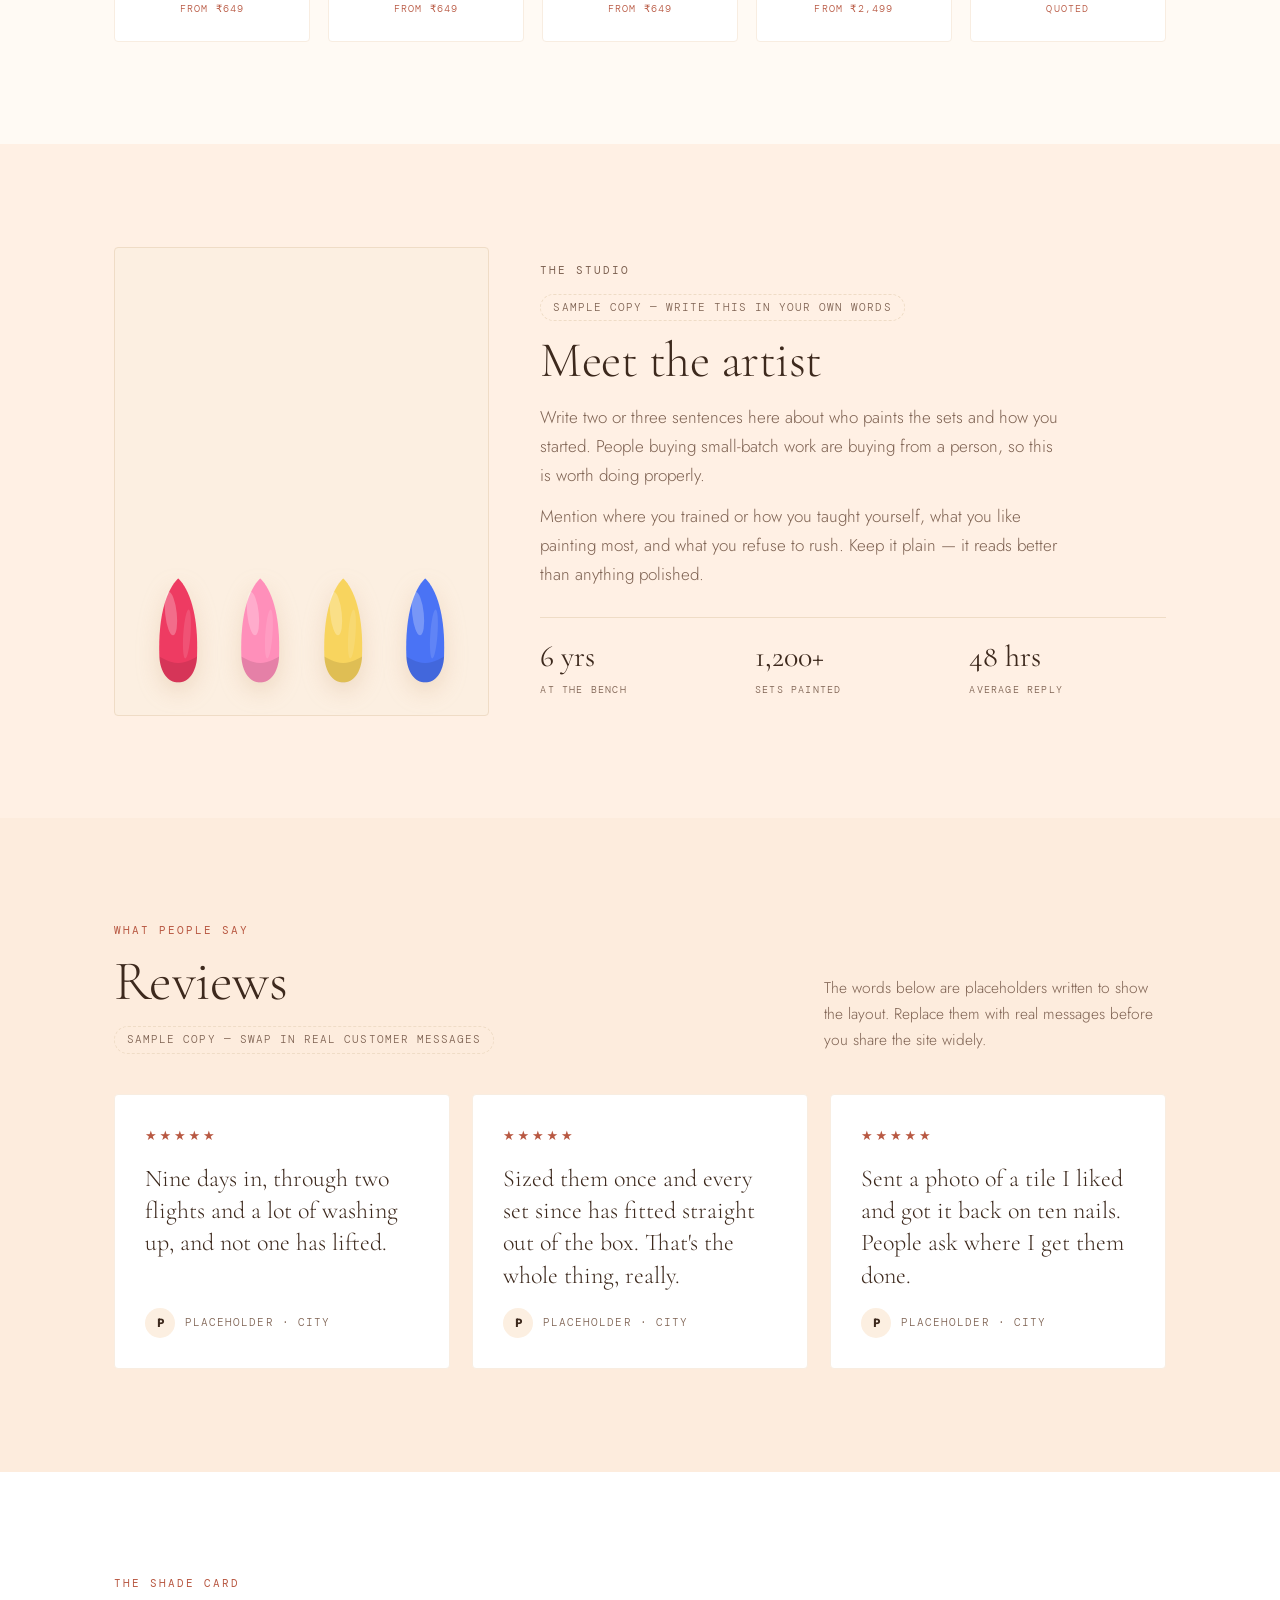
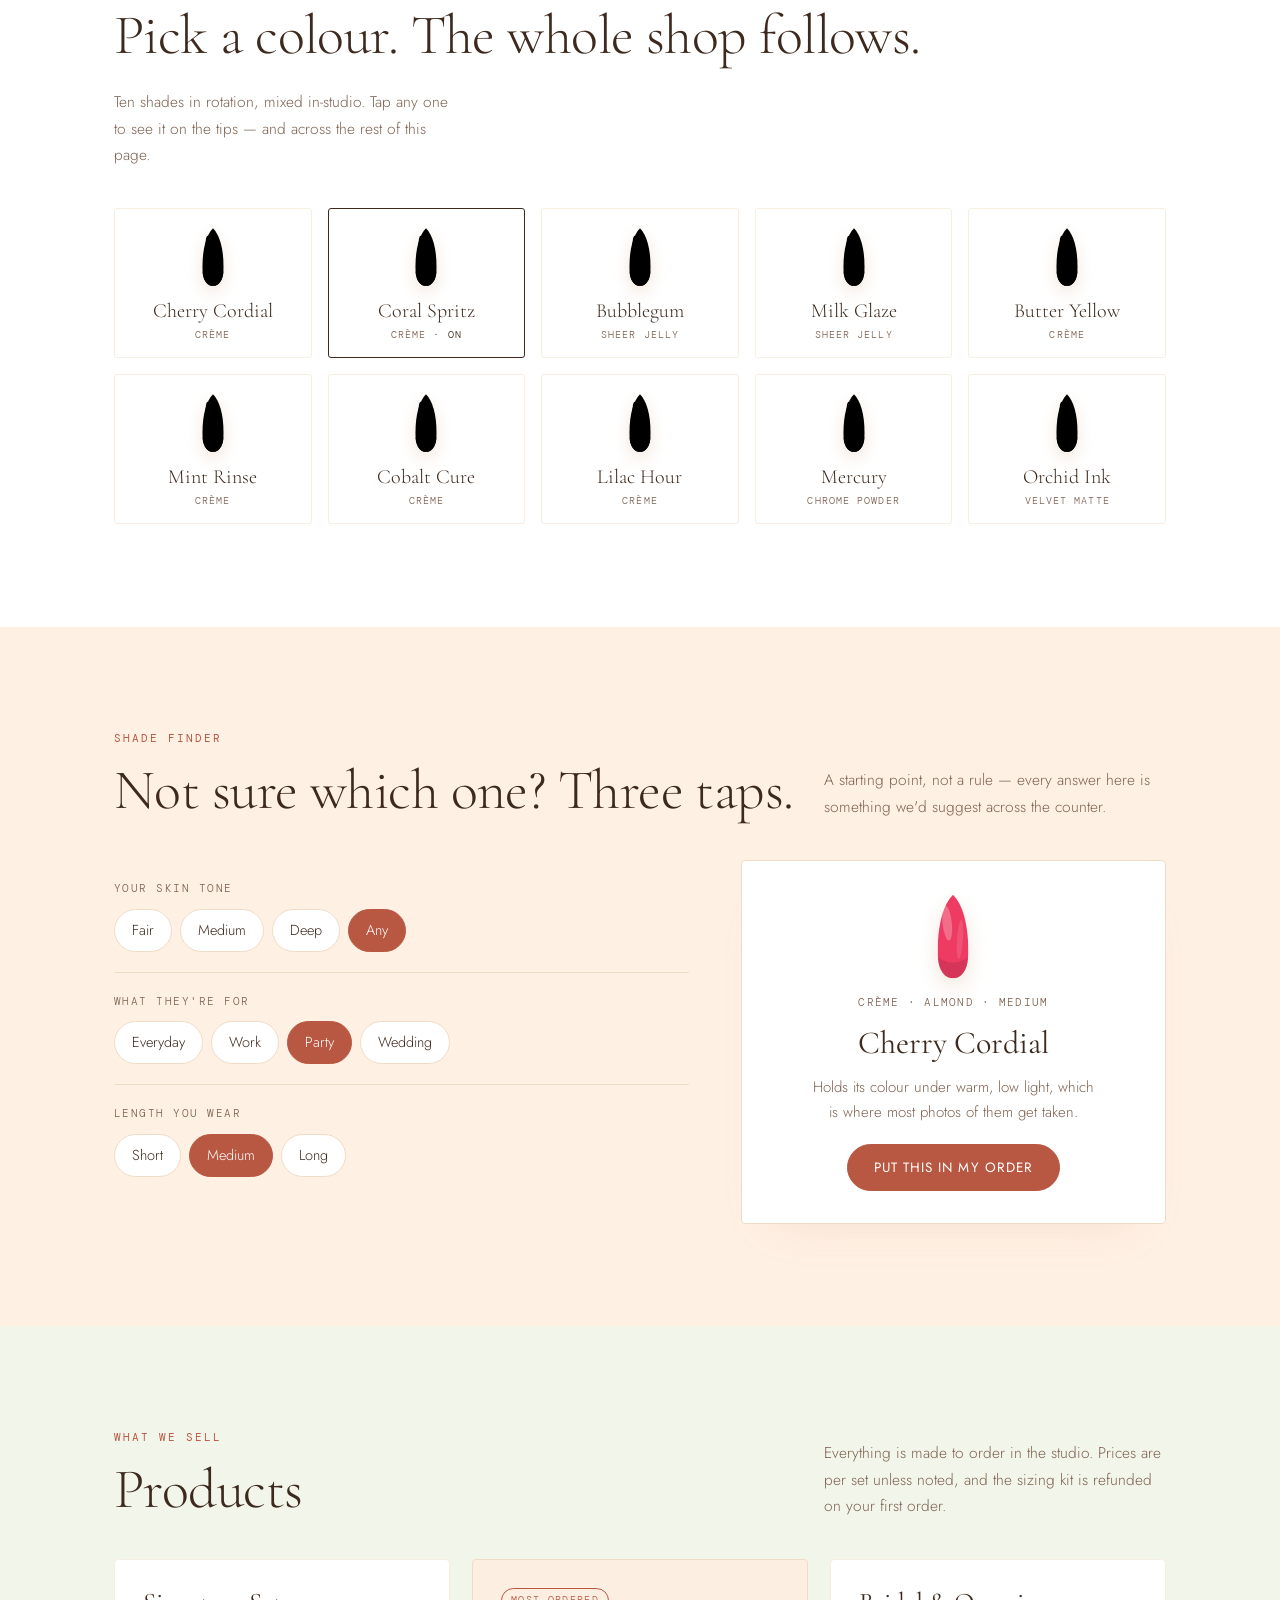
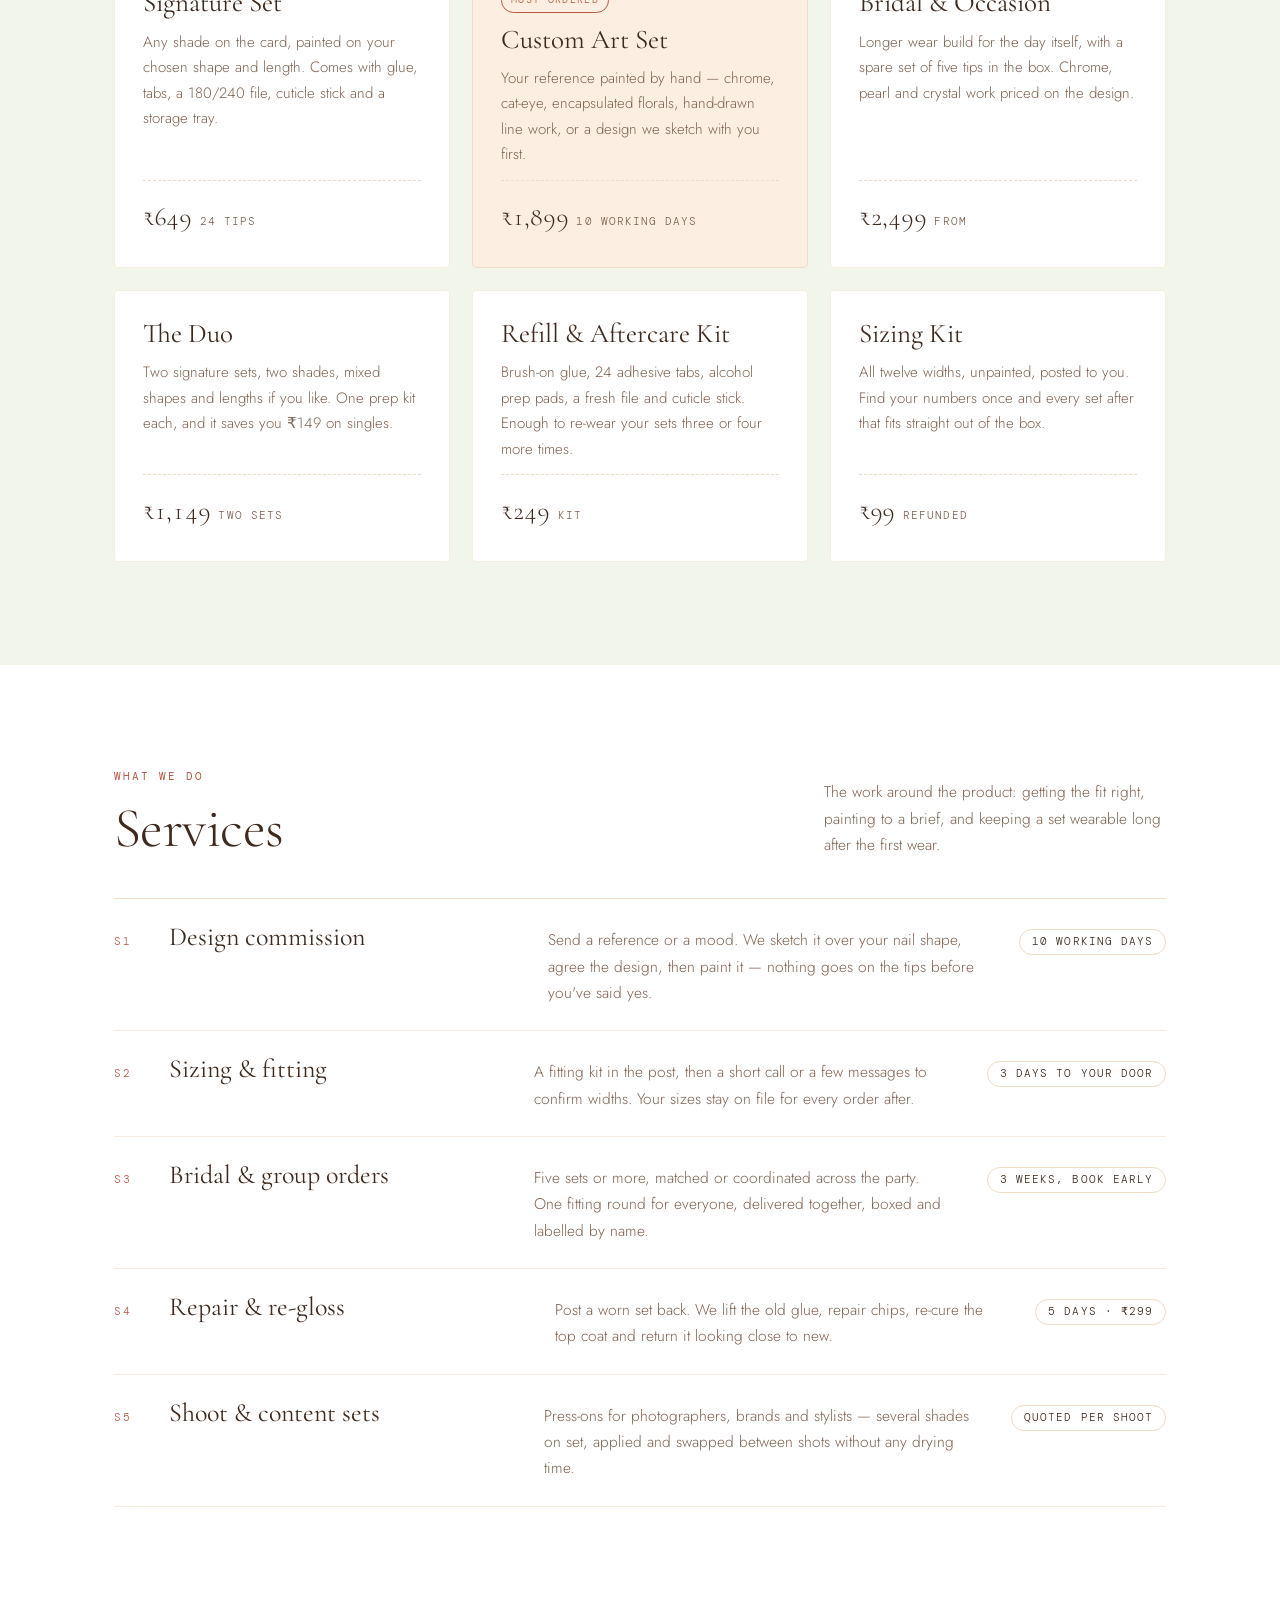
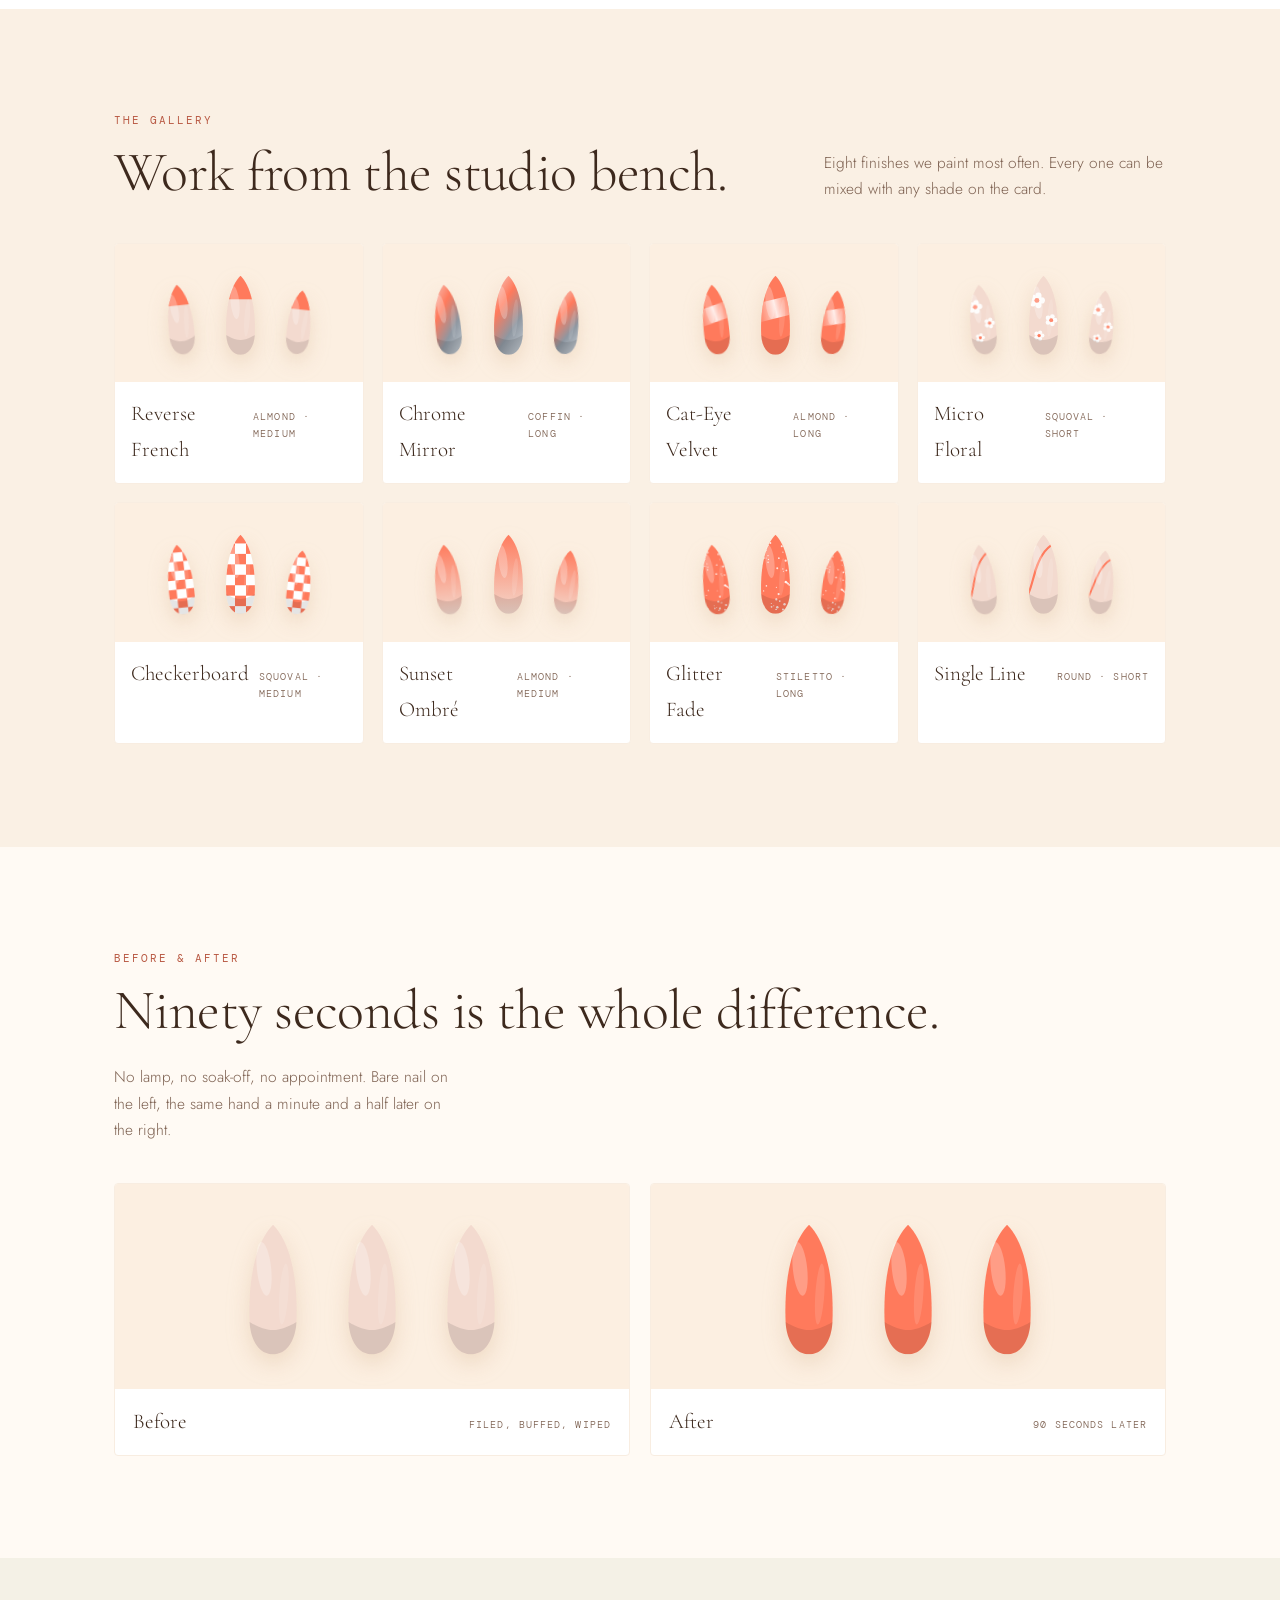
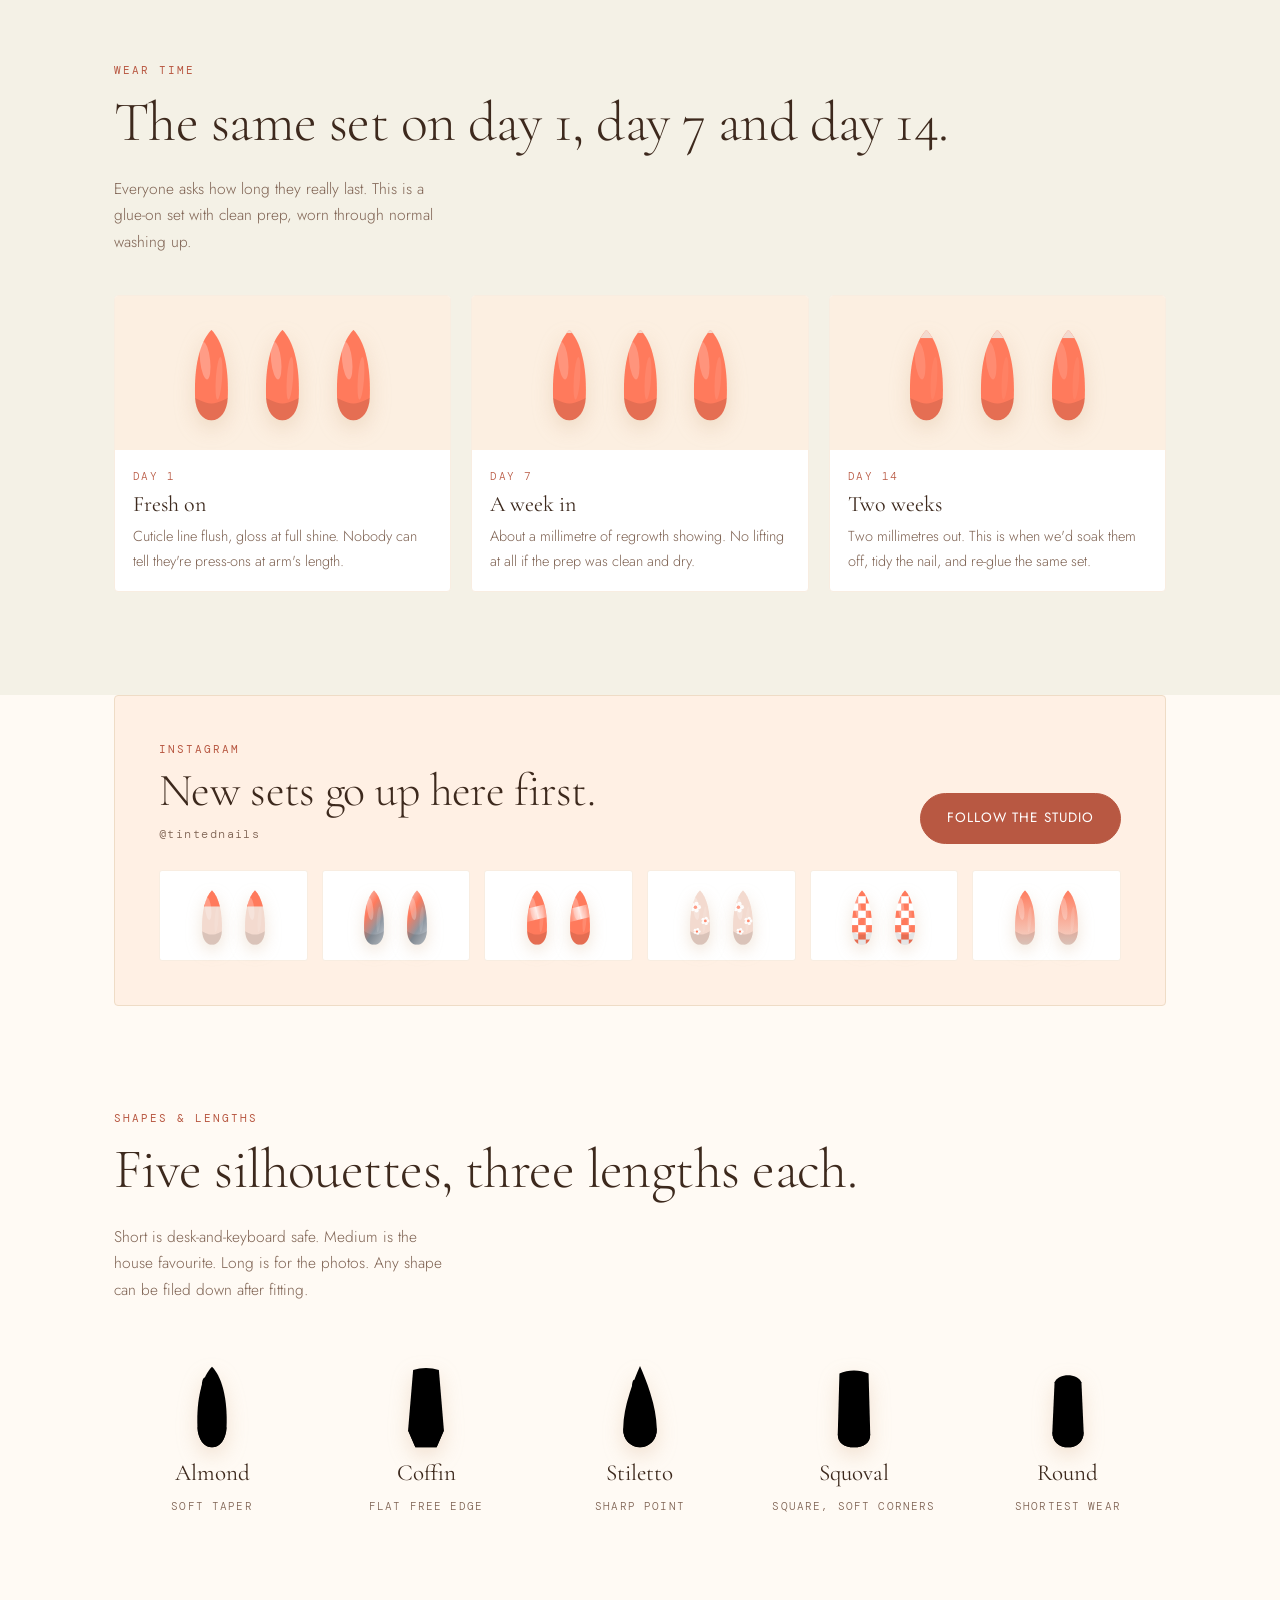
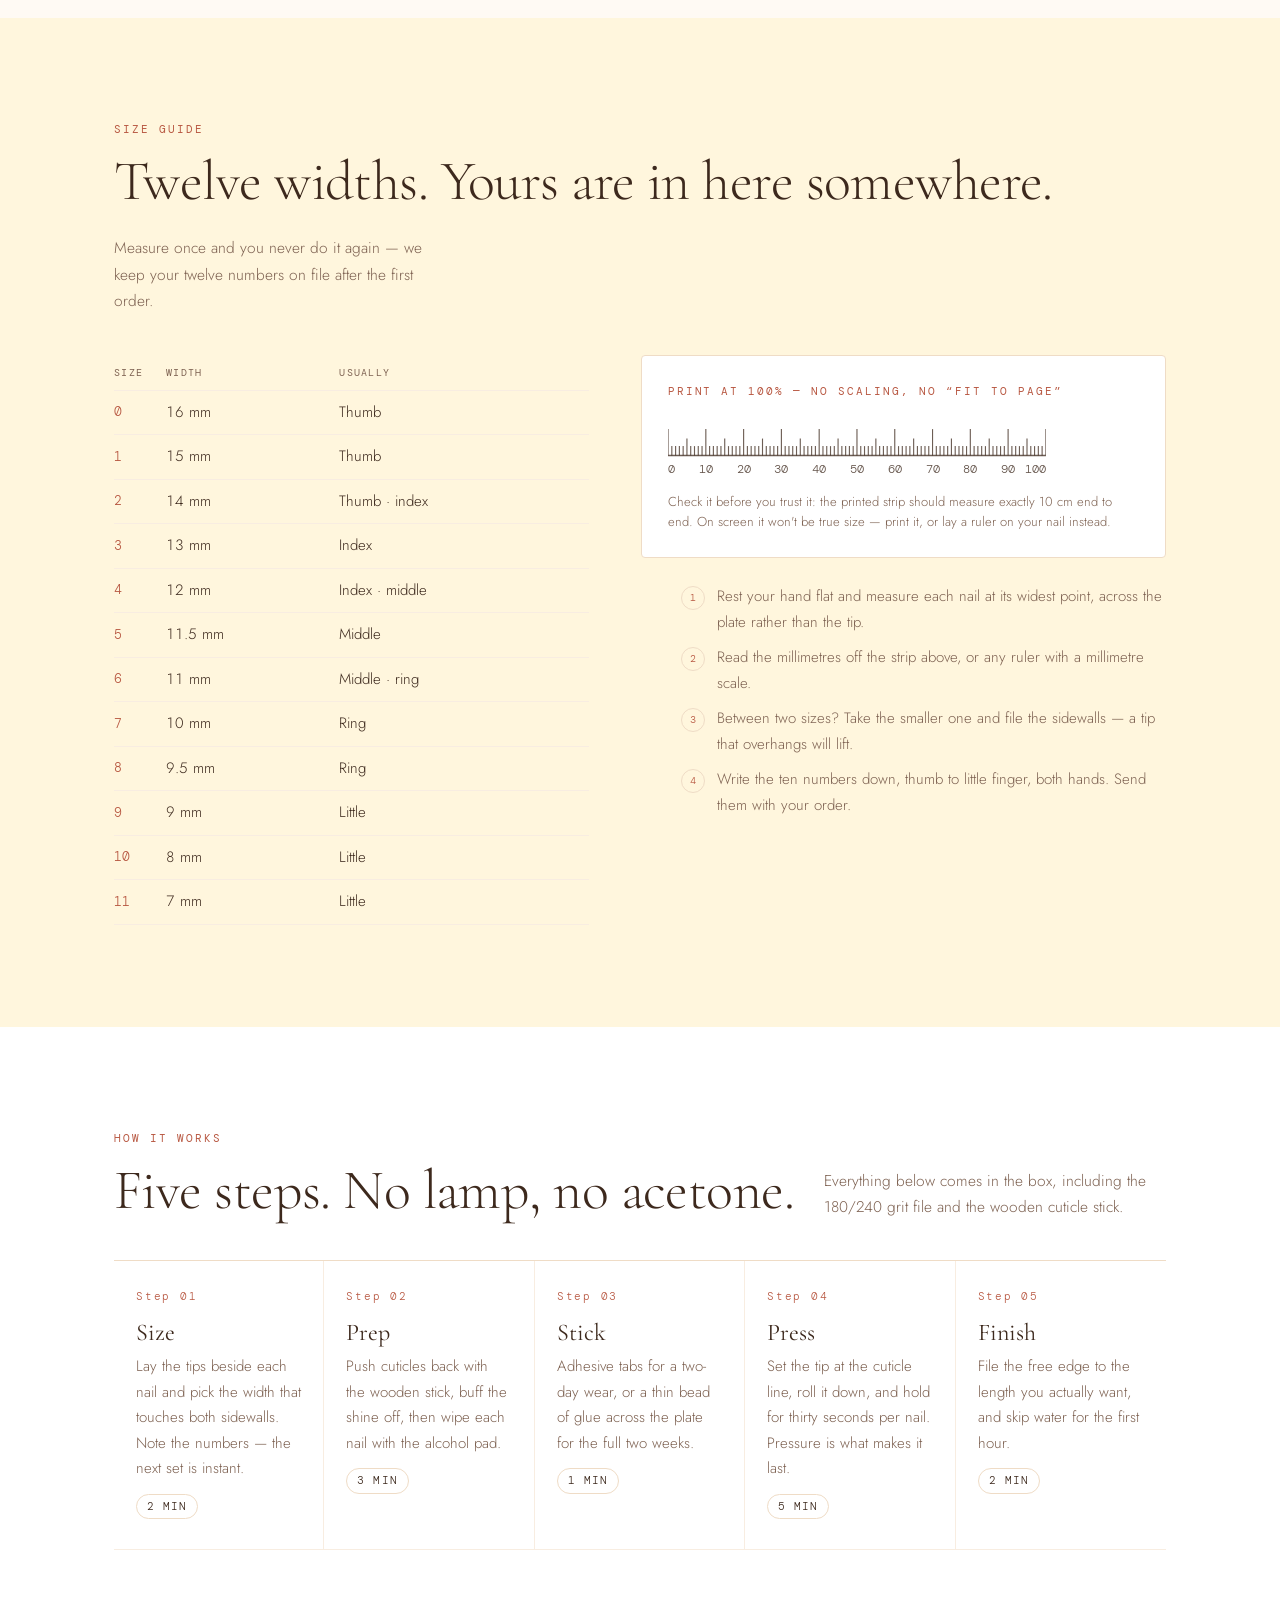
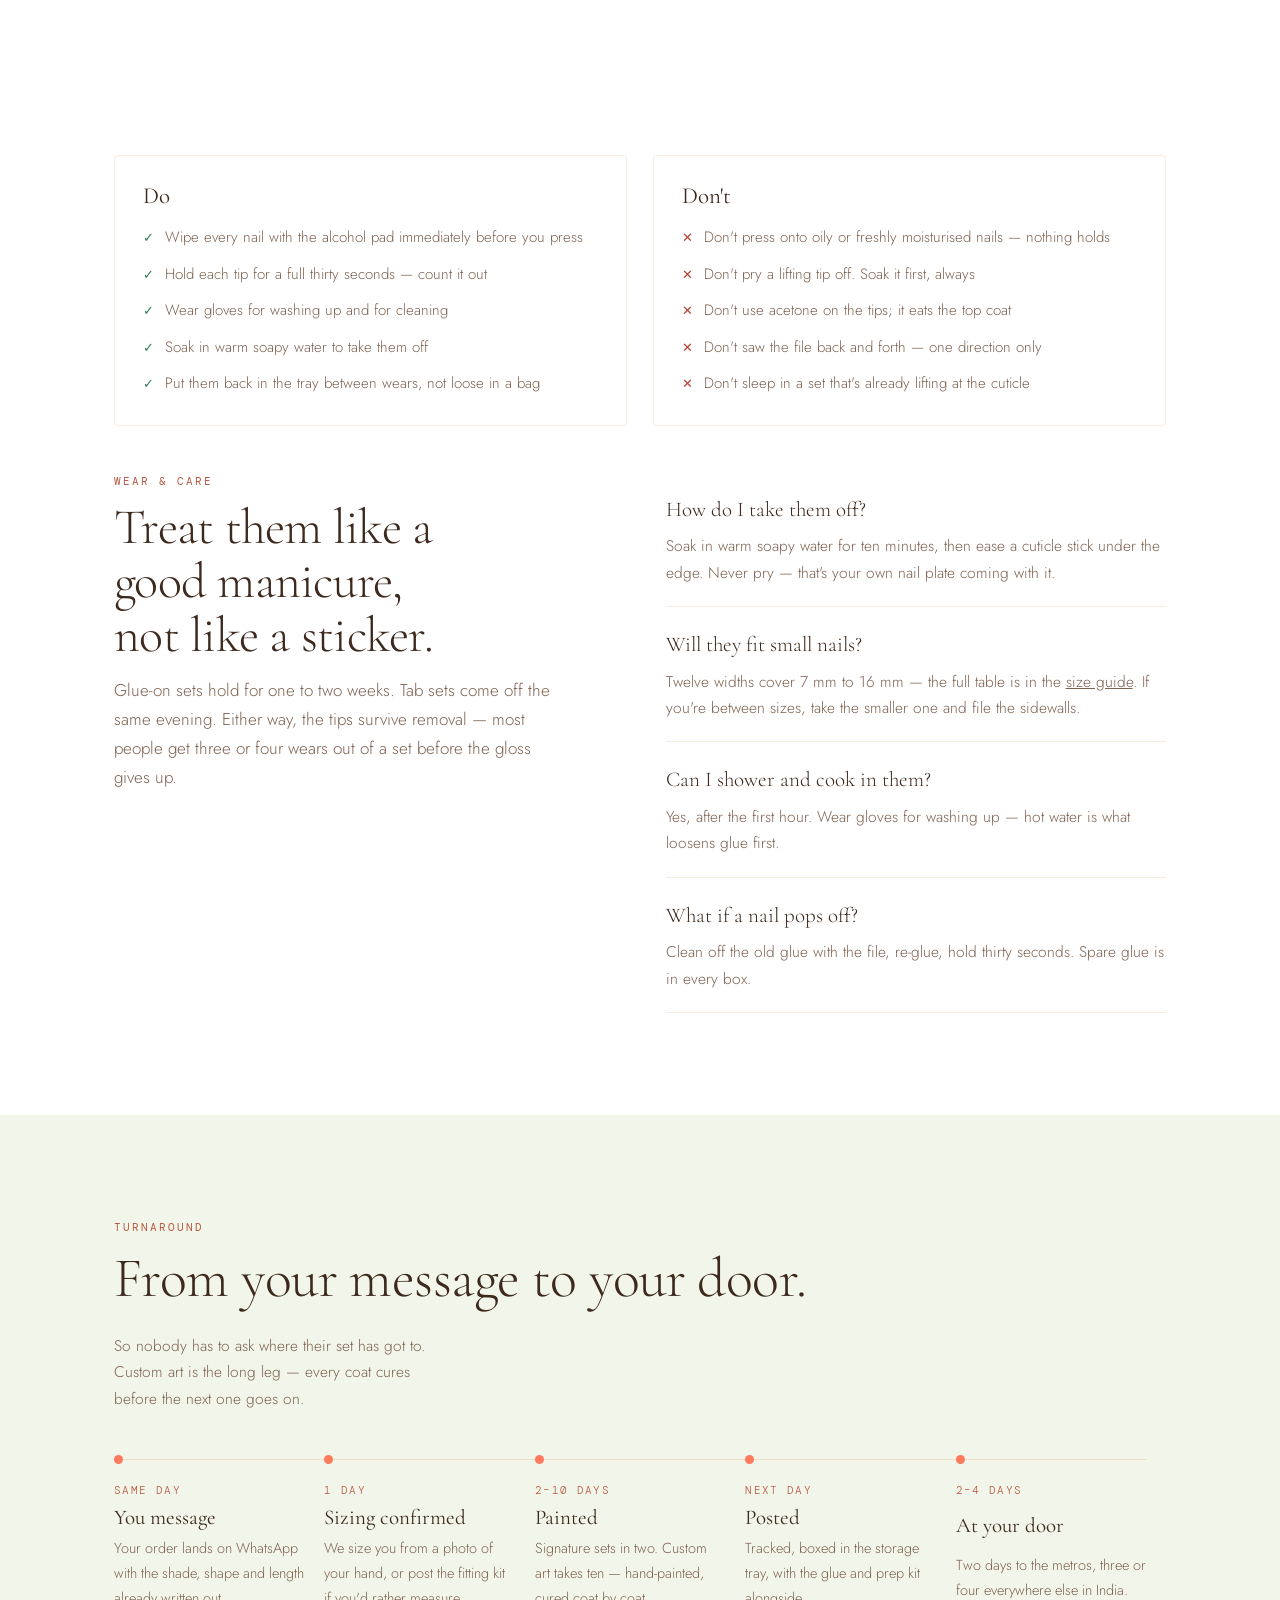
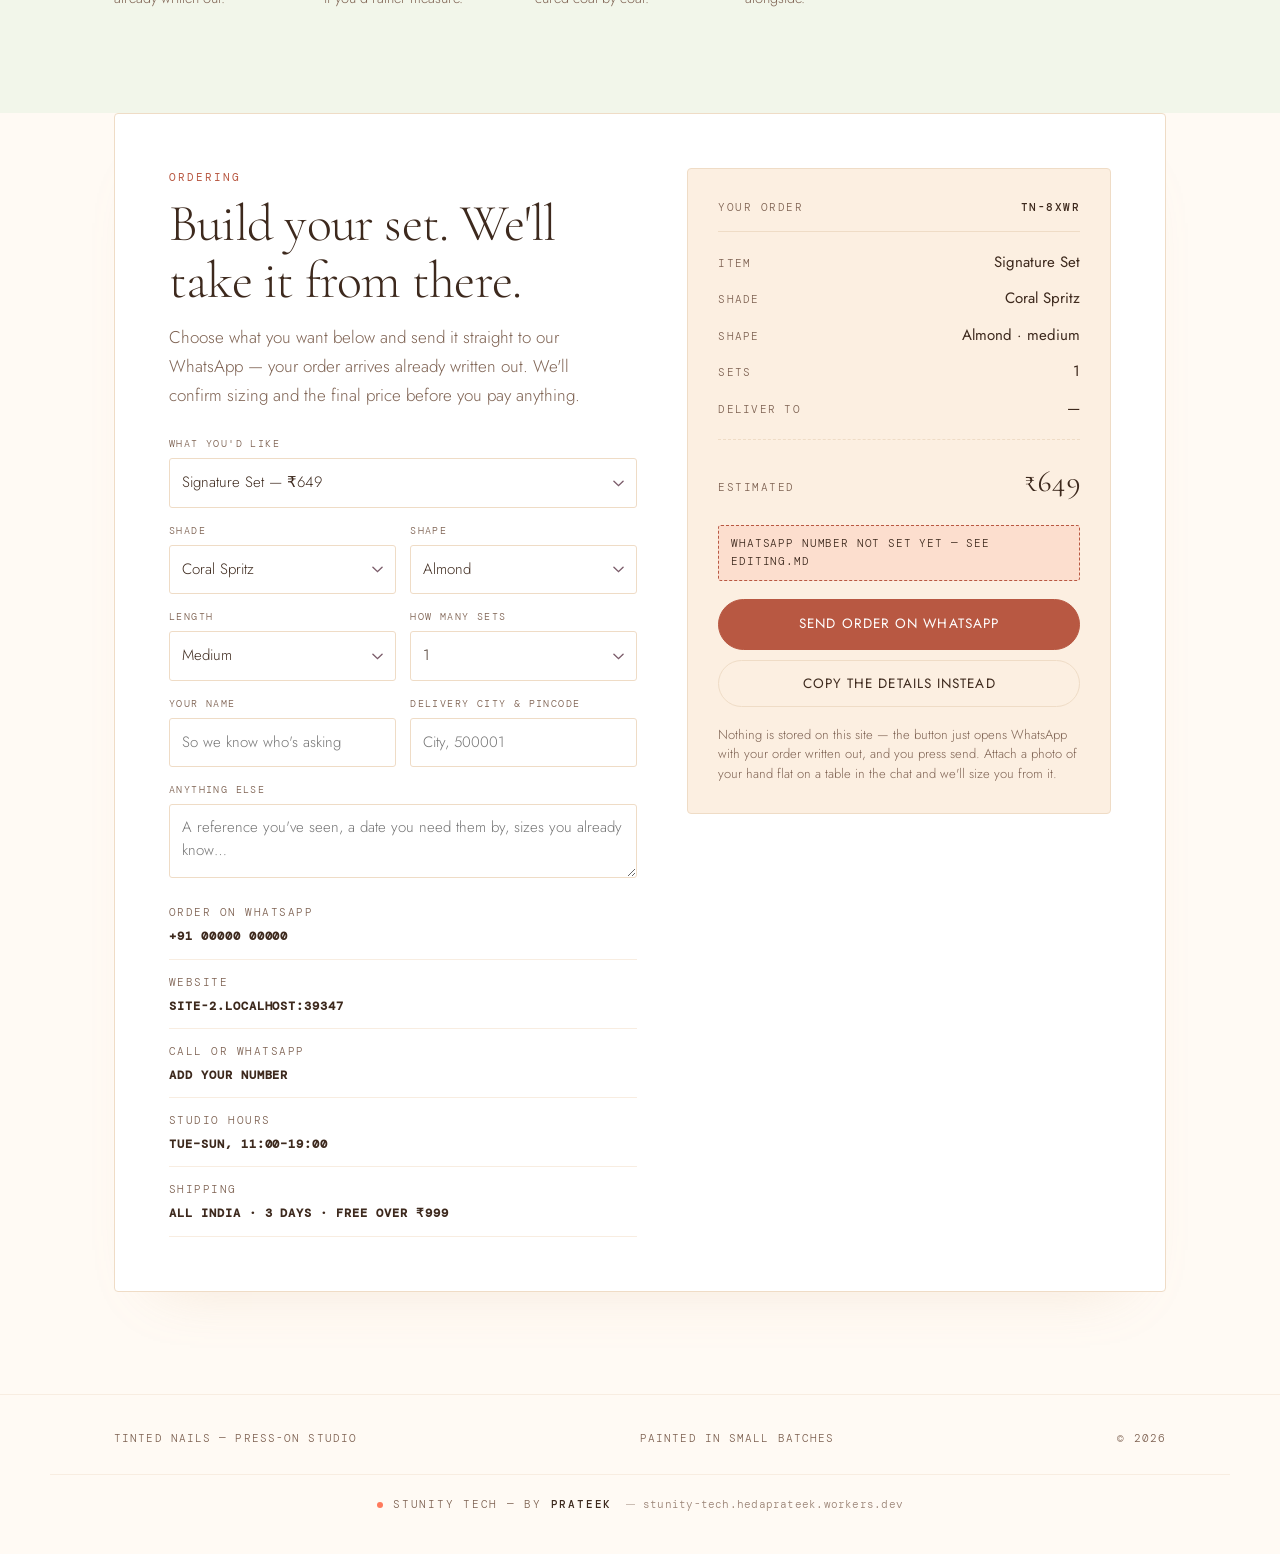
==== commit bf1fbfdd: "Put the studio address in the on-screen footer The footer now carries stunity-tech.hedaprateek.worke" ====
--- a/index.html
+++ b/index.html
@@ -684,6 +684,25 @@
   section{padding:8mm 0;break-inside:avoid}
   .sizeguide,.dodont,.products,.occasions{break-inside:avoid}
 }
+</style>
+<style>
+.sc-link{
+  position:relative;margin-left:4px;padding-left:17px;
+  text-transform:none;letter-spacing:.02em;white-space:nowrap;
+  color:inherit;text-decoration:none;opacity:.78;
+  border-bottom:1px solid transparent;
+  transition:opacity .18s ease,border-color .18s ease;
+}
+.sc-link::before{content:"";position:absolute;left:0;top:50%;
+  width:9px;height:1px;background:currentColor;opacity:.5}
+.sc-link:hover{opacity:1;border-bottom-color:currentColor}
+.sc-link:focus-visible{outline:1px solid currentColor;outline-offset:3px;
+  border-radius:2px;opacity:1}
+@media (max-width:460px){
+  .sc-link{white-space:normal;margin-left:0;padding-left:0}
+  .sc-link::before{display:none}
+}
+@media print{ .sc-link{display:none!important} }
 </style>
 </head>
 <body>
@@ -1248,7 +1267,7 @@
     <span>© 2026</span>
   </div>
   <div class="wrap credit">
-    <span class="cdot"></span><span>Stunity Tech — by <b>Prateek</b></span>
+    <span class="cdot"></span><span>Stunity Tech — by <b>Prateek</b></span><a class="sc-link" href="https://stunity-tech.hedaprateek.workers.dev" target="_blank" rel="noopener">stunity-tech.hedaprateek.workers.dev</a>
   </div>
 </footer>
 
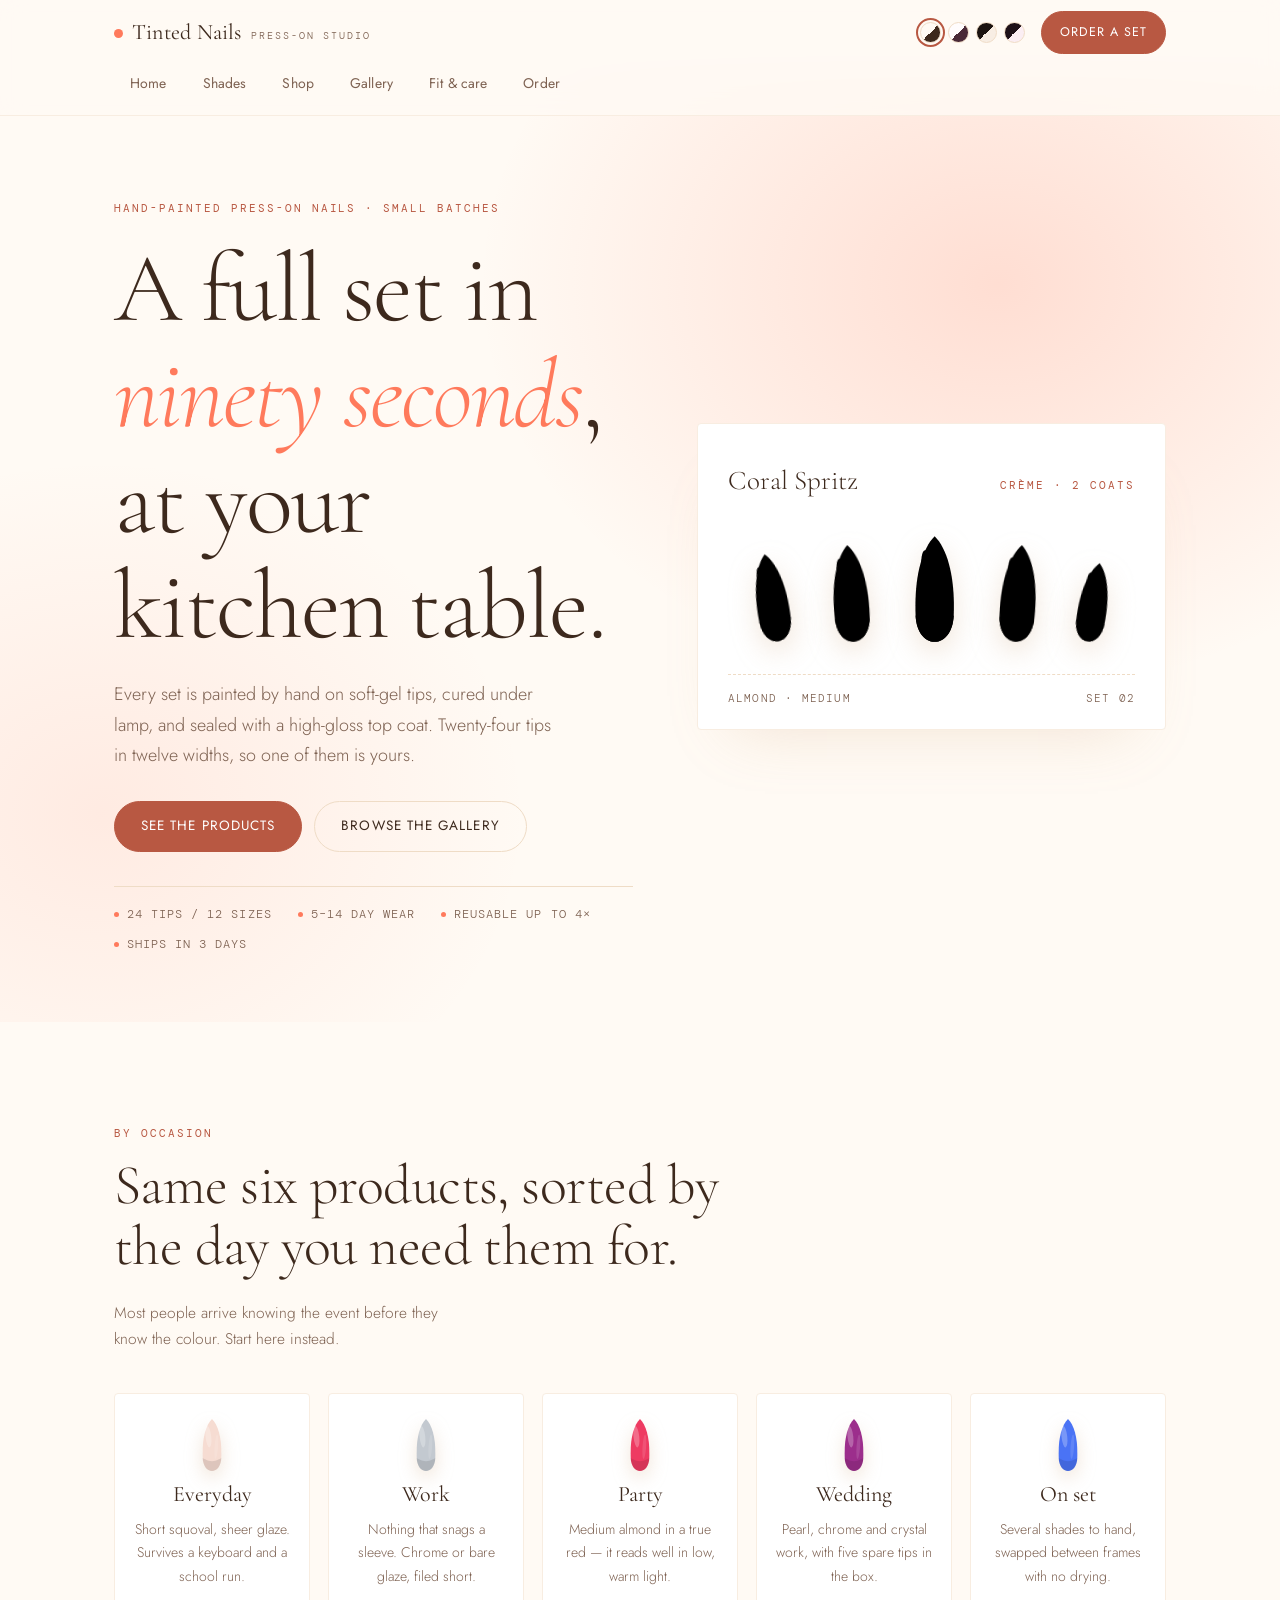
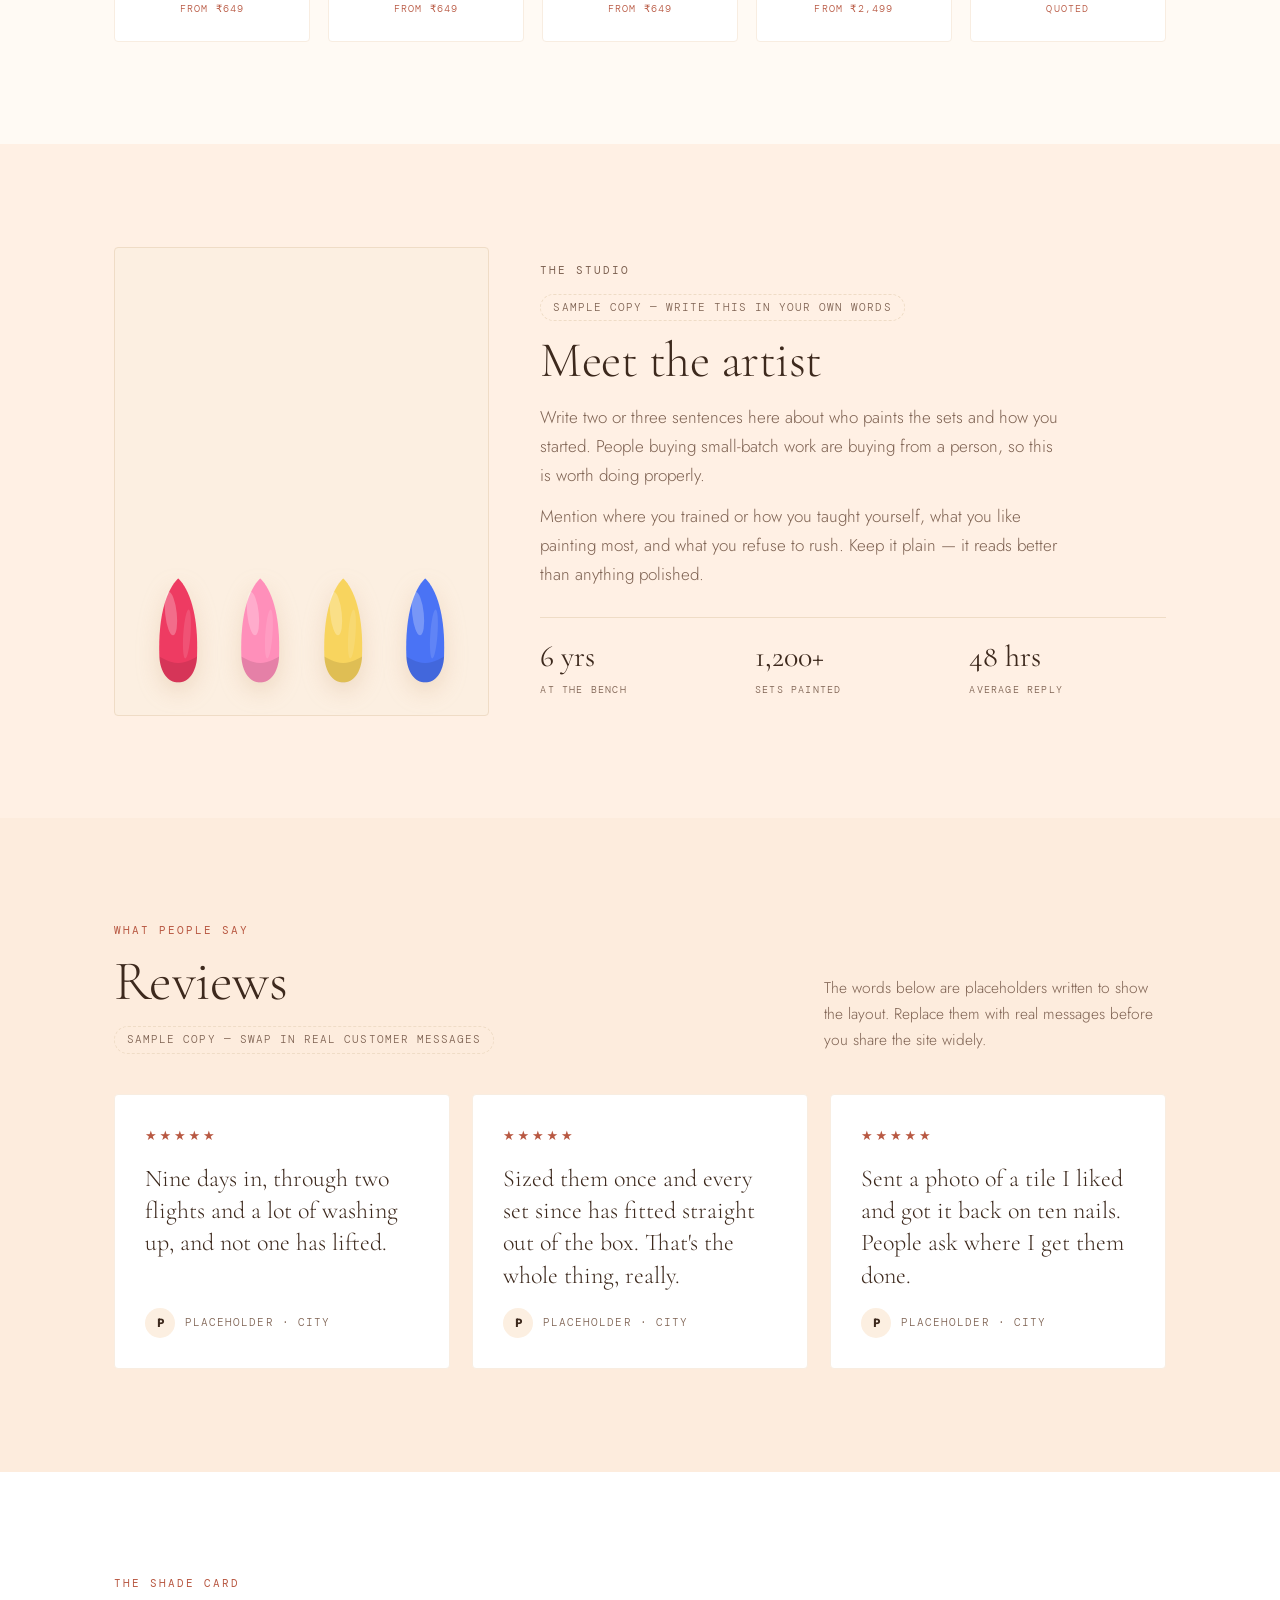
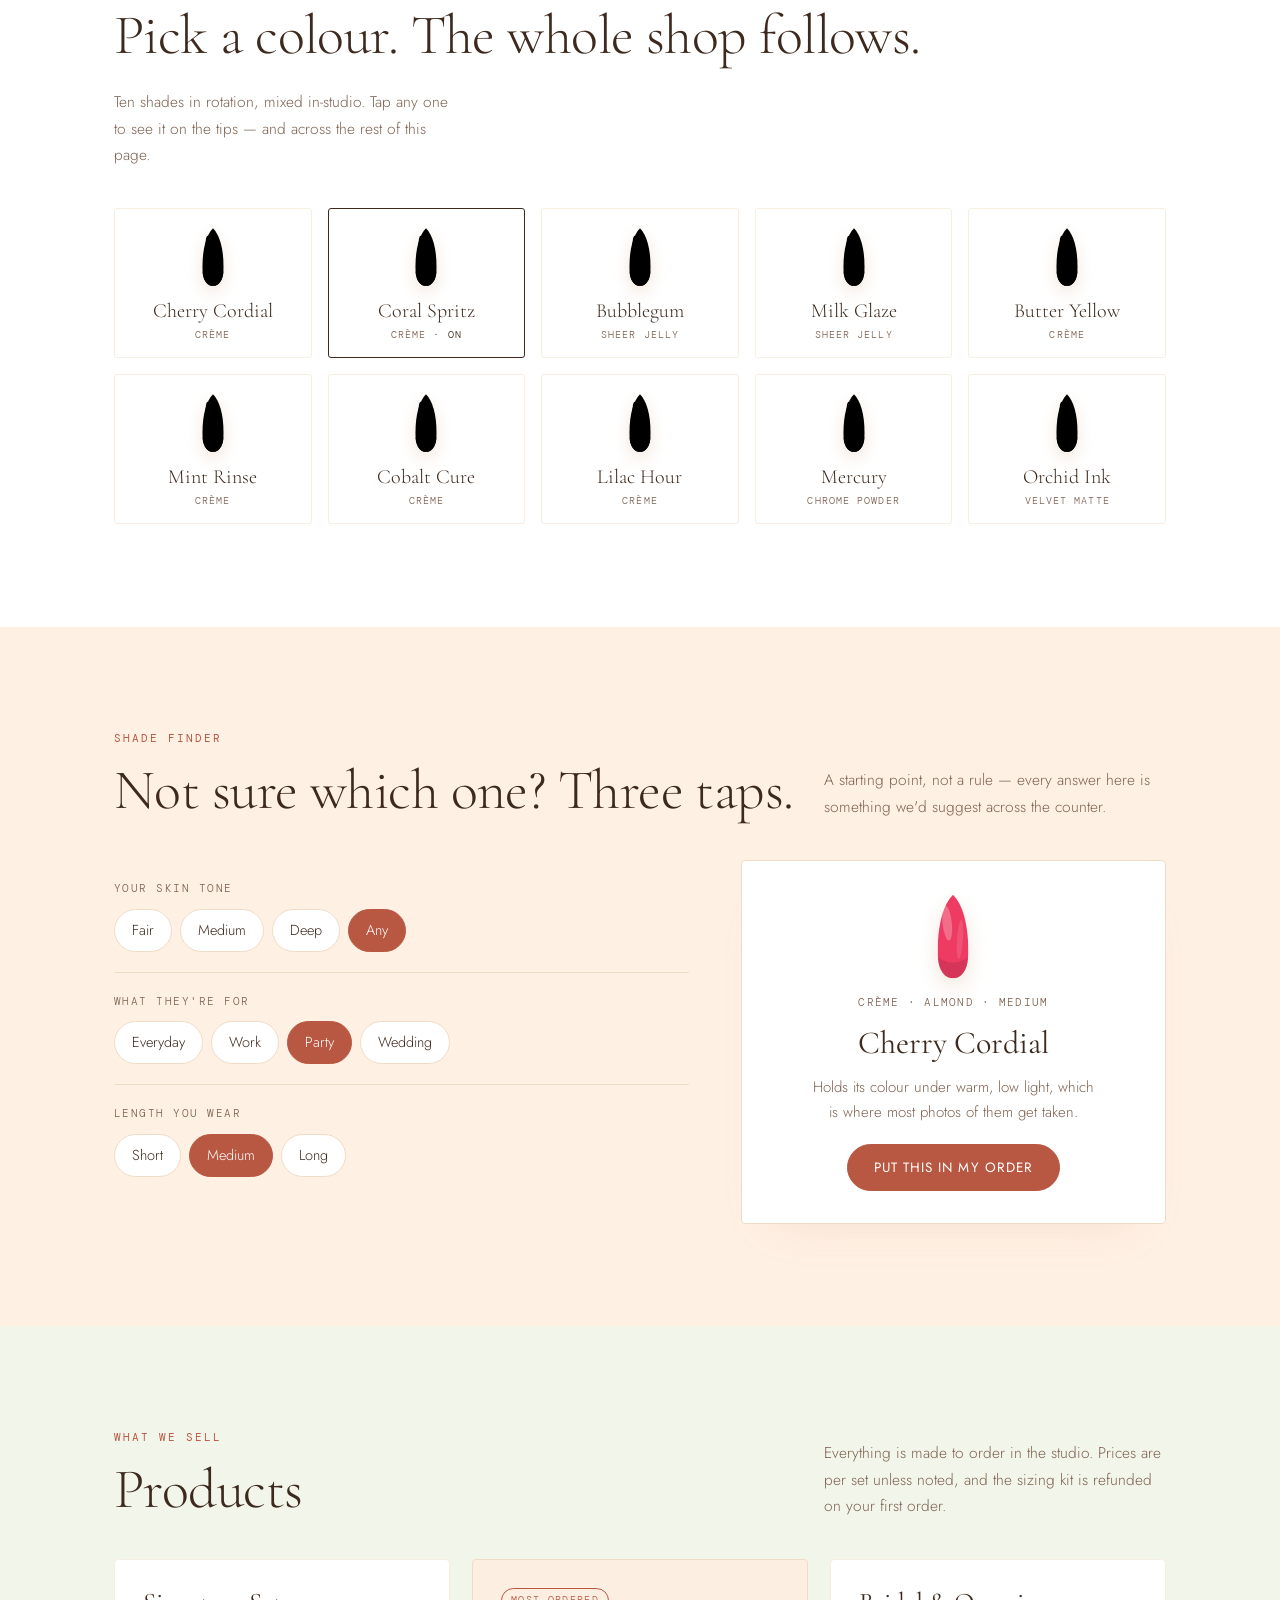
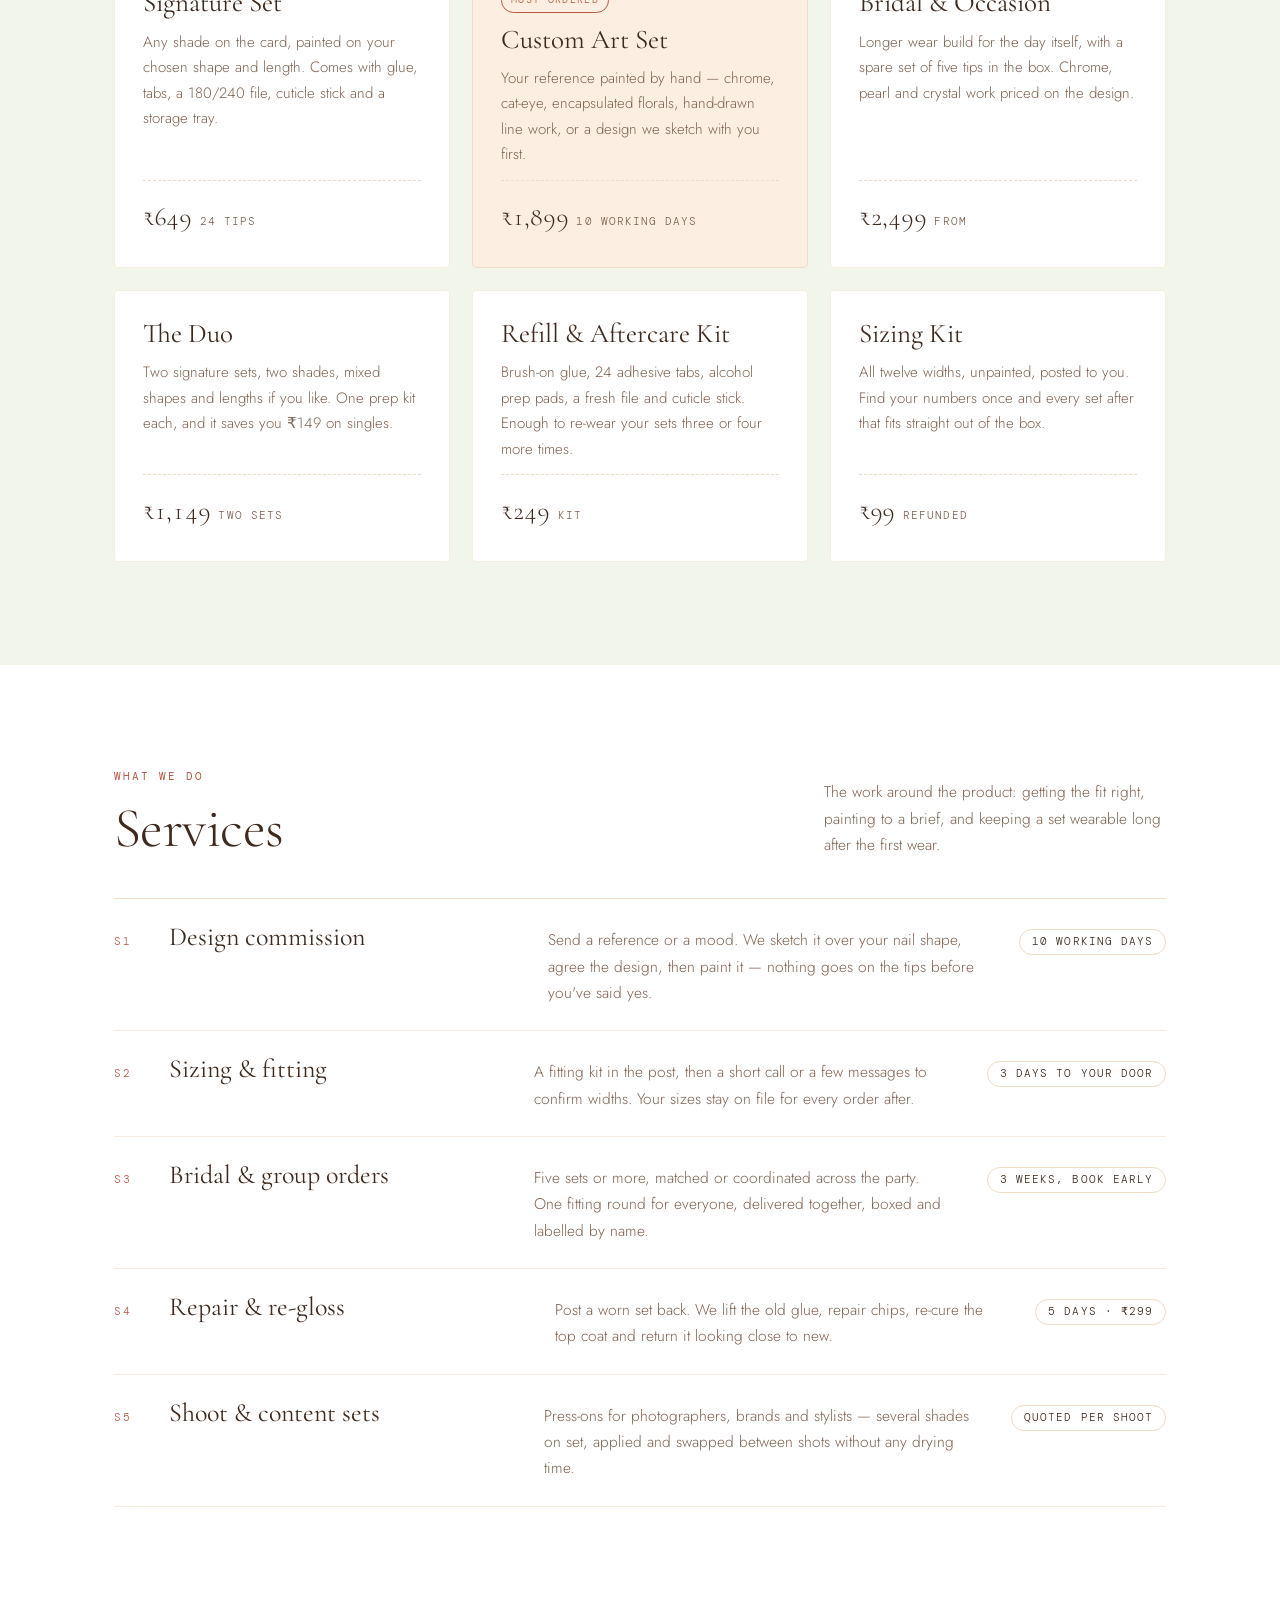
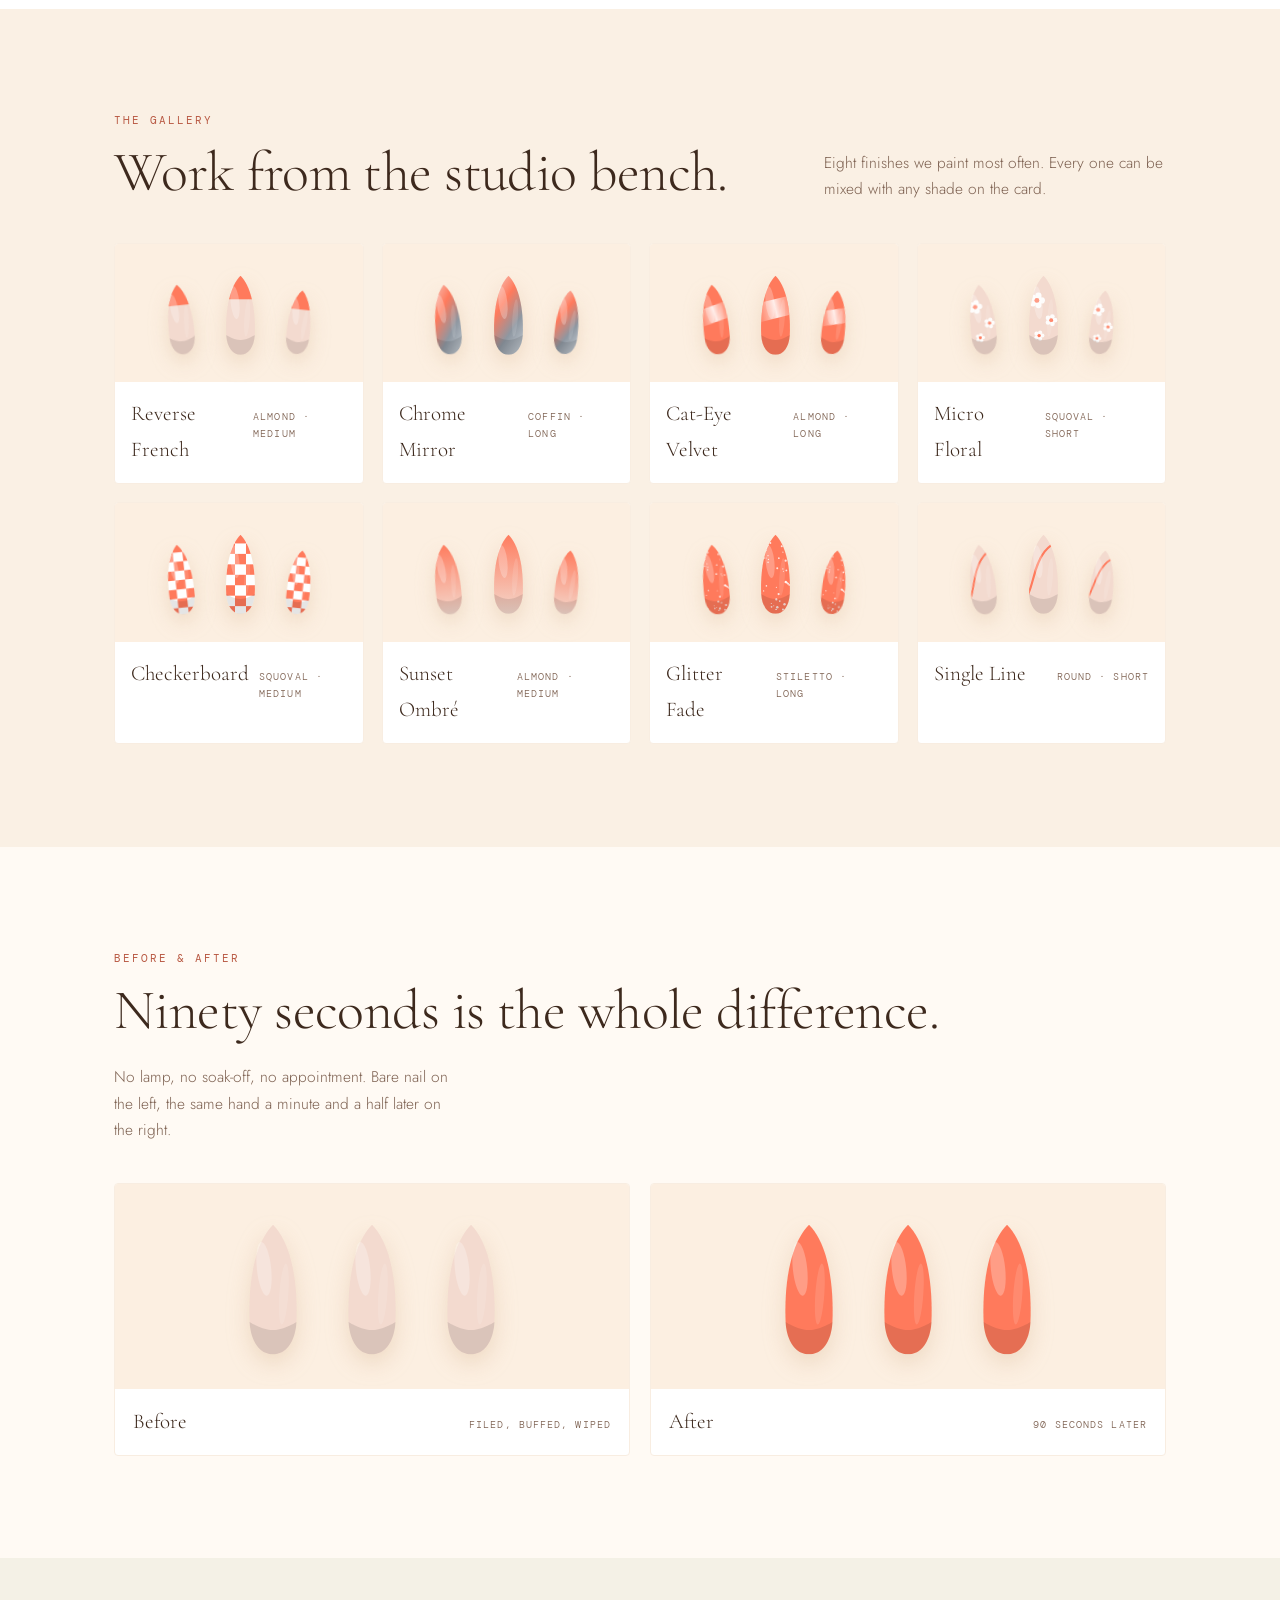
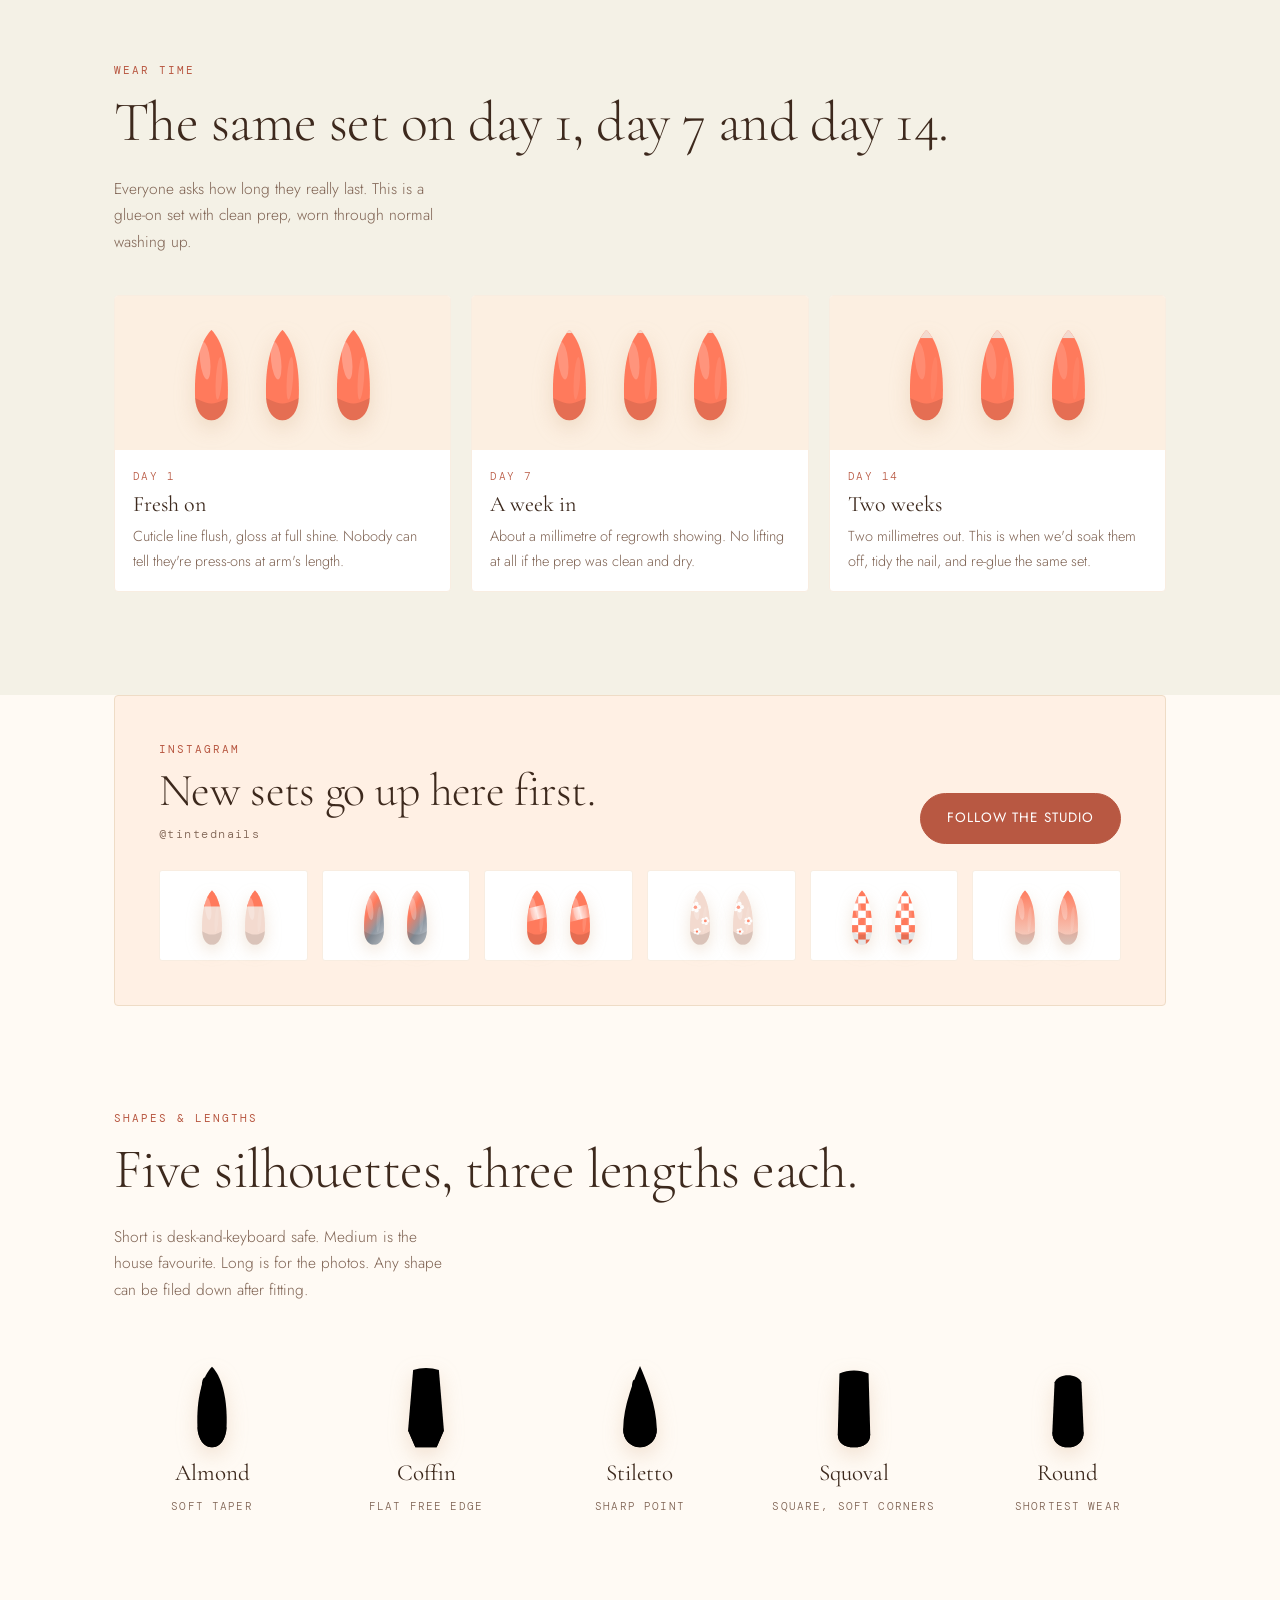
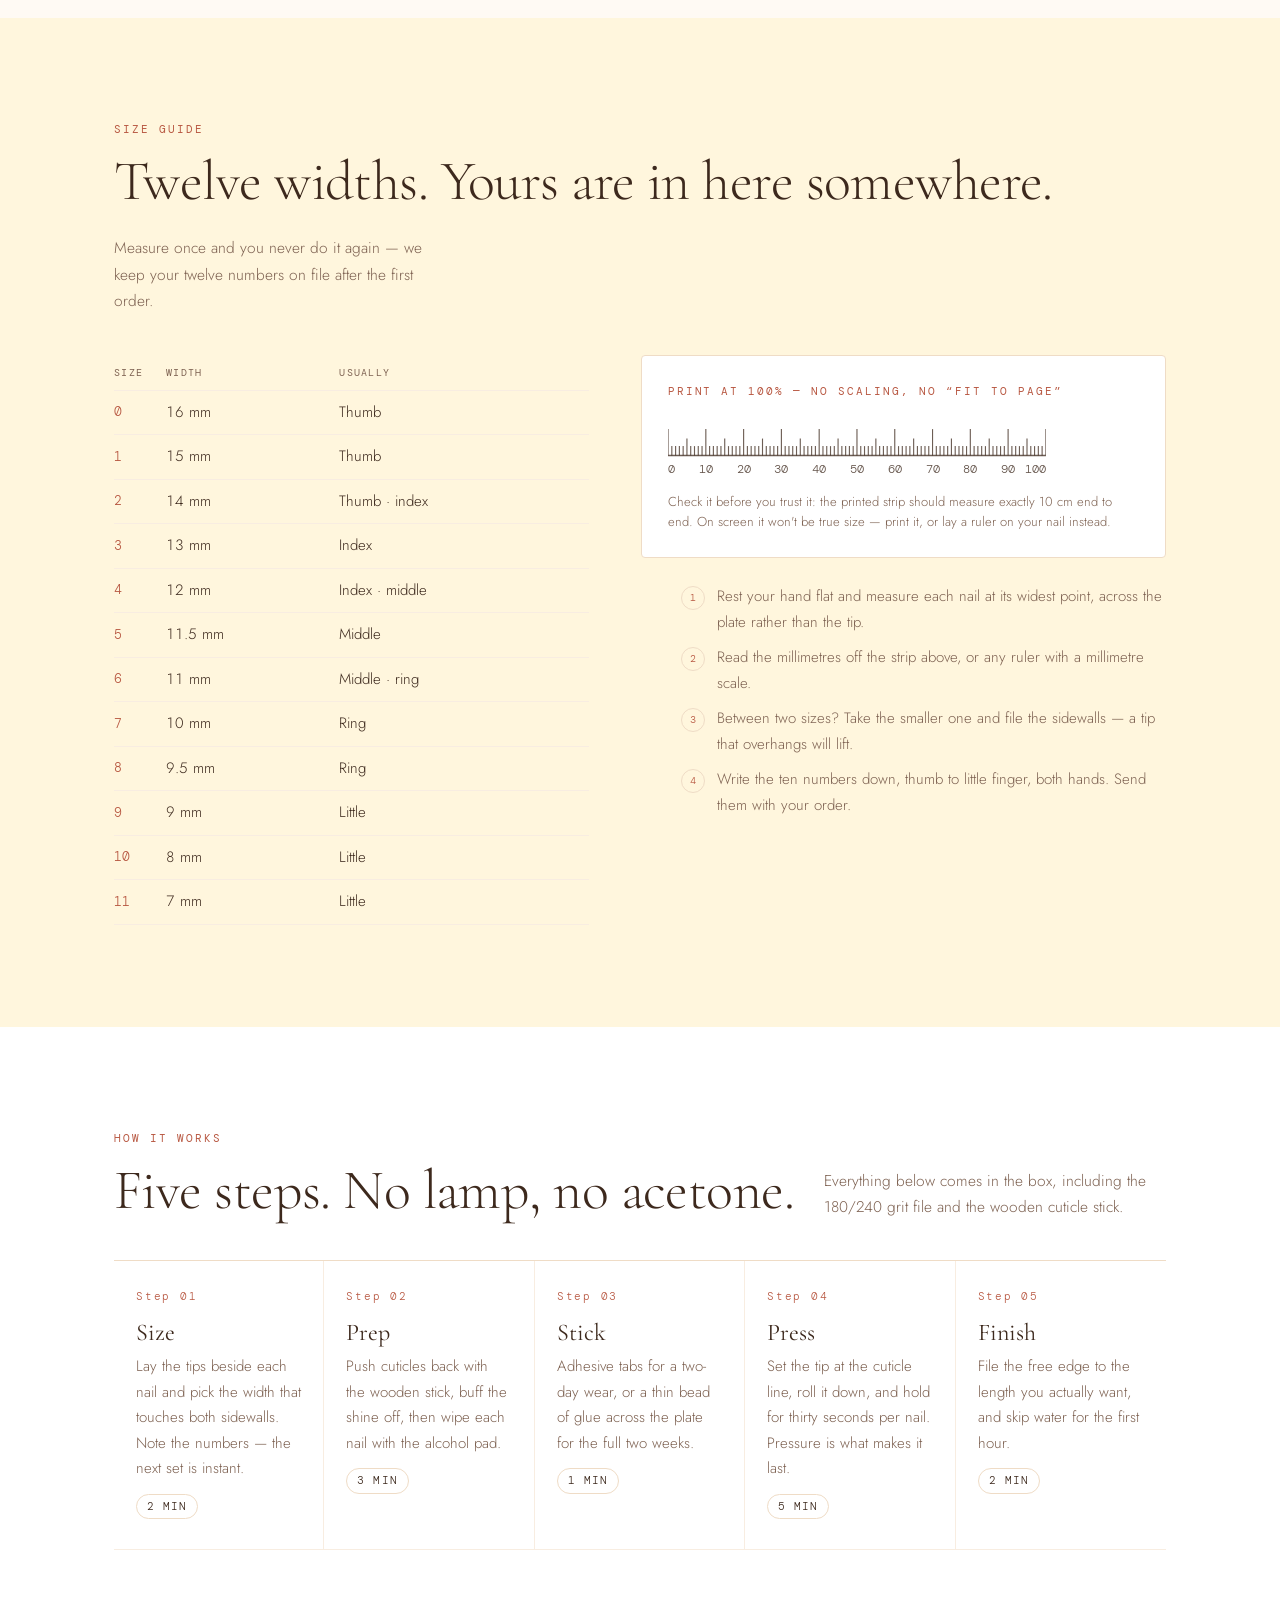
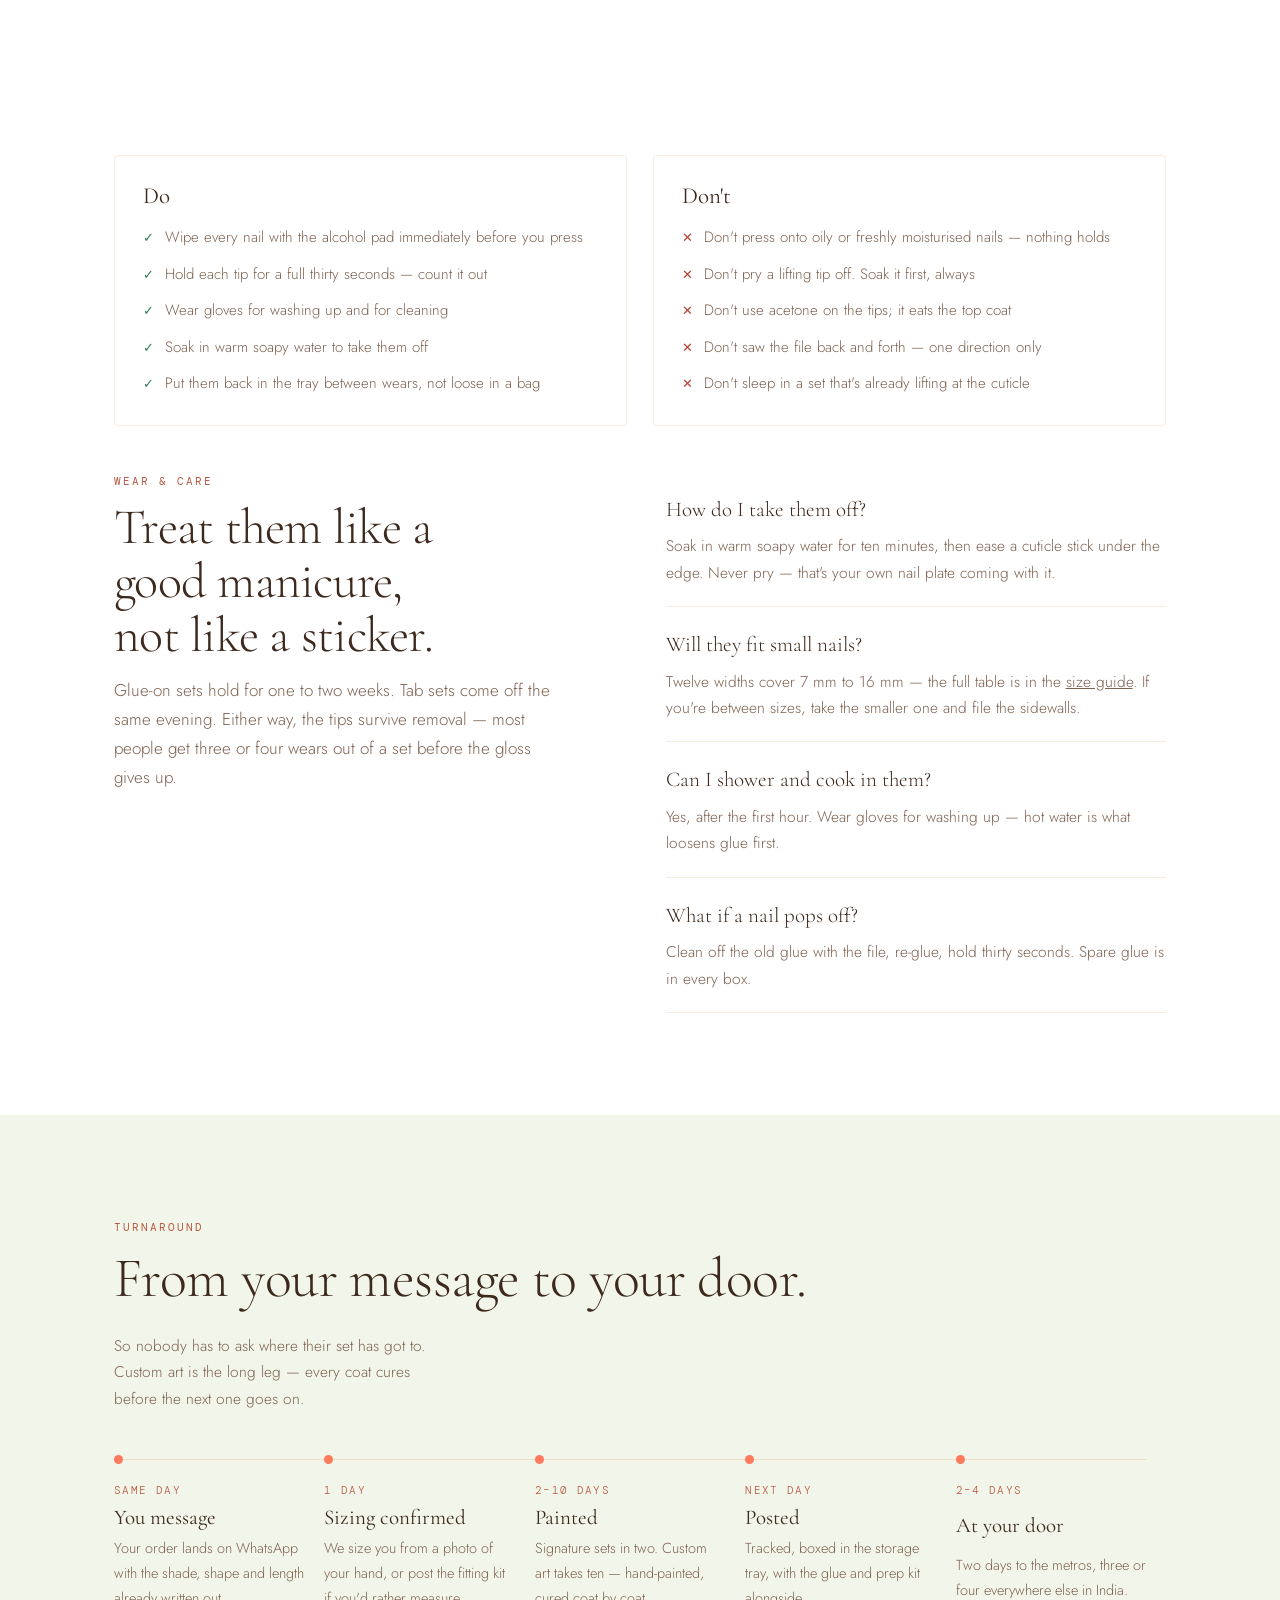
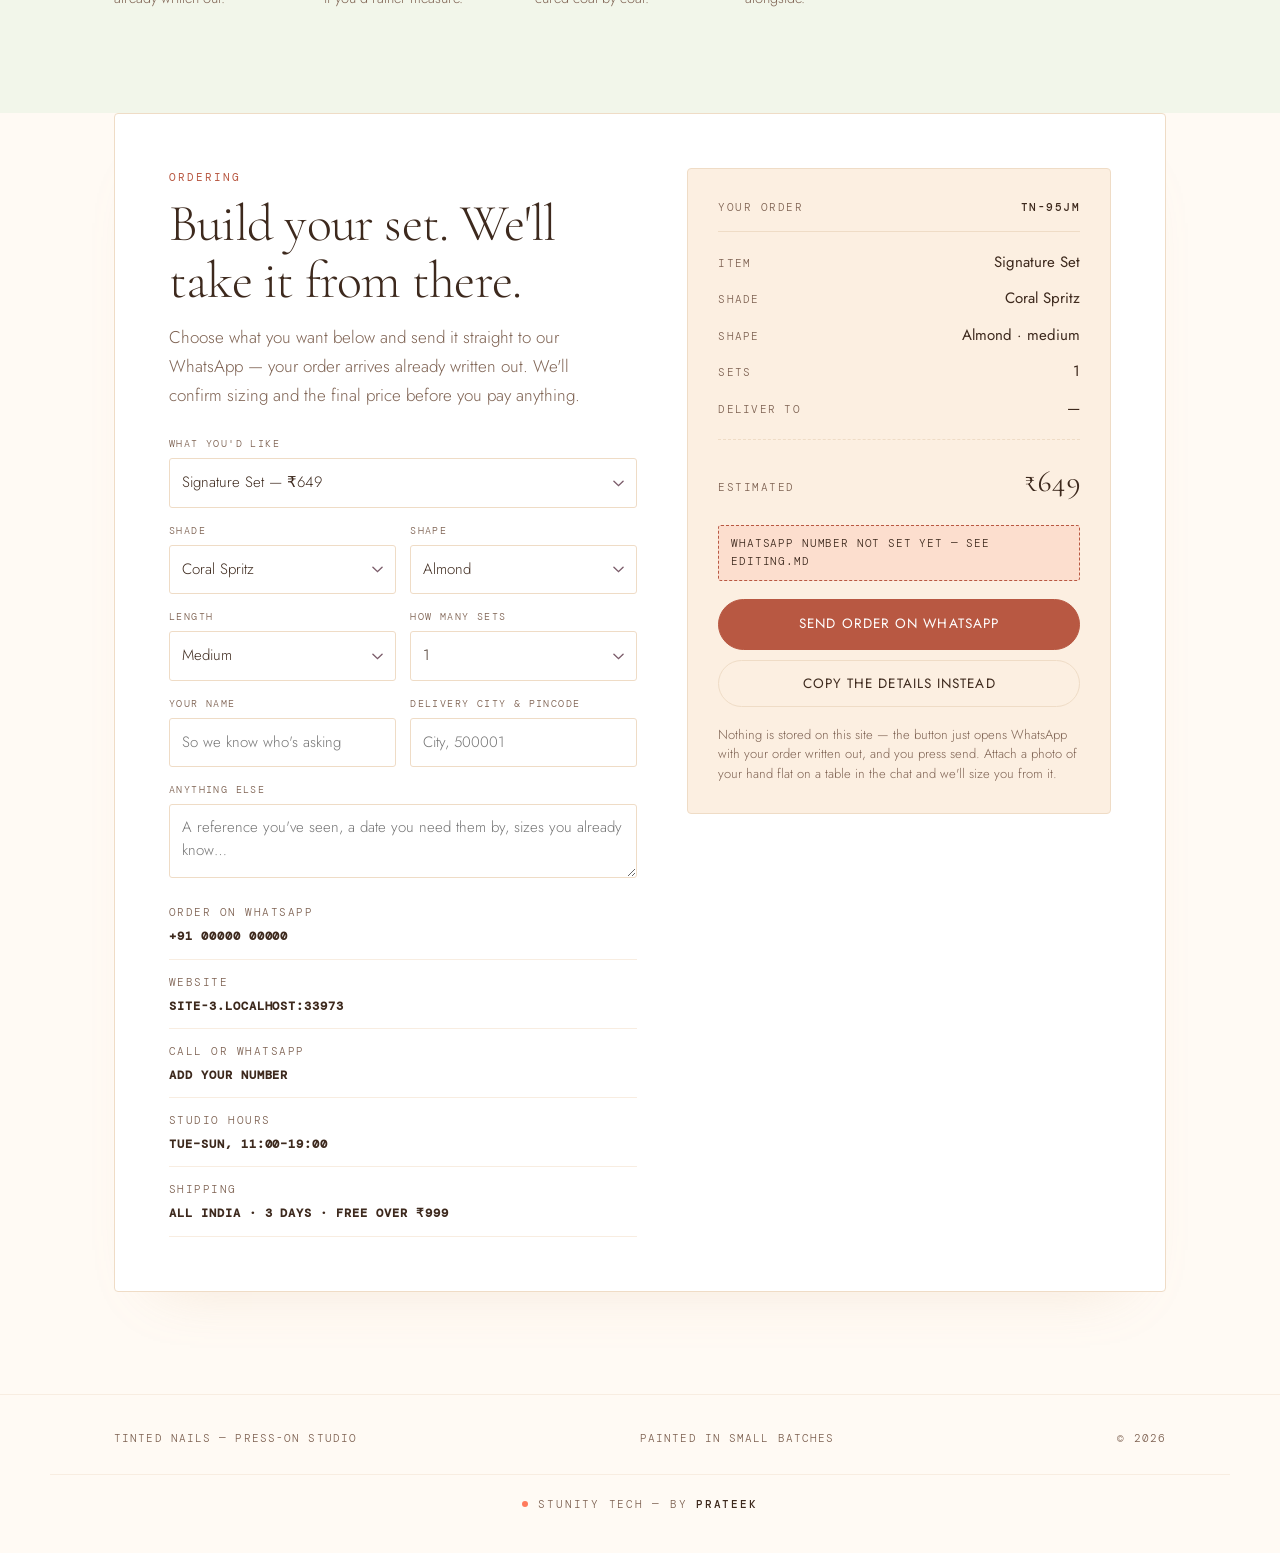
==== commit 3a56034a: "The name is the link, not an address The footer said "Stunity Tech" and then "stunity-tech" four wor" ====
--- a/index.html
+++ b/index.html
@@ -687,22 +687,17 @@
 </style>
 <style>
 .sc-link{
-  position:relative;margin-left:4px;padding-left:17px;
-  text-transform:none;letter-spacing:.02em;white-space:nowrap;
-  color:inherit;text-decoration:none;opacity:.78;
+  color:inherit;text-decoration:none;
   border-bottom:1px solid transparent;
-  transition:opacity .18s ease,border-color .18s ease;
-}
-.sc-link::before{content:"";position:absolute;left:0;top:50%;
-  width:9px;height:1px;background:currentColor;opacity:.5}
-.sc-link:hover{opacity:1;border-bottom-color:currentColor}
+  transition:border-color .18s ease,opacity .18s ease;
+}
+.sc-link:hover{border-bottom-color:currentColor}
 .sc-link:focus-visible{outline:1px solid currentColor;outline-offset:3px;
-  border-radius:2px;opacity:1}
-@media (max-width:460px){
-  .sc-link{white-space:normal;margin-left:0;padding-left:0}
-  .sc-link::before{display:none}
-}
-@media print{ .sc-link{display:none!important} }
+  border-radius:2px}
+@media print{
+  .sc-link{border-bottom:0!important;text-decoration:none!important;
+    color:inherit!important}
+}
 </style>
 </head>
 <body>
@@ -1267,7 +1262,7 @@
     <span>© 2026</span>
   </div>
   <div class="wrap credit">
-    <span class="cdot"></span><span>Stunity Tech — by <b>Prateek</b></span><a class="sc-link" href="https://stunity-tech.hedaprateek.workers.dev" target="_blank" rel="noopener">stunity-tech.hedaprateek.workers.dev</a>
+    <span class="cdot"></span><span><a class="sc-link" href="https://stunity-tech.hedaprateek.workers.dev" target="_blank" rel="noopener">Stunity Tech</a> — by <b>Prateek</b></span>
   </div>
 </footer>
 
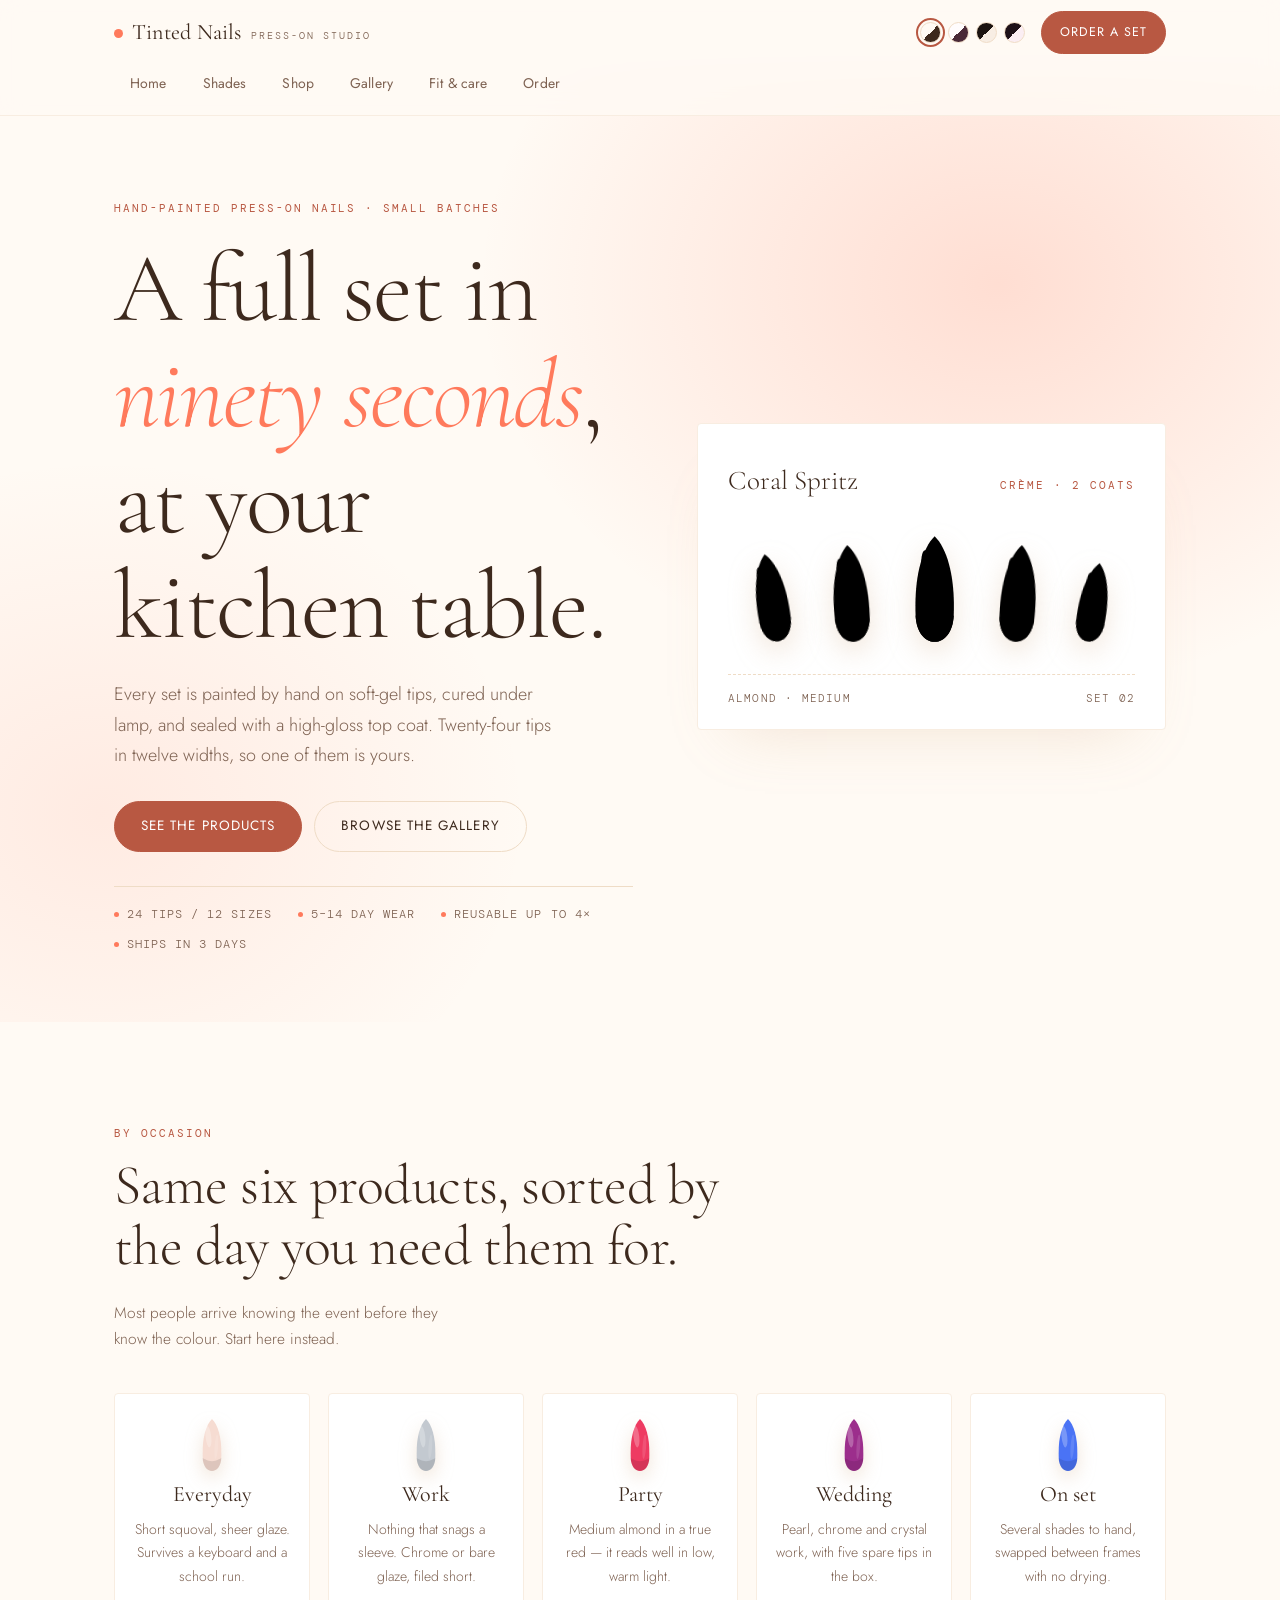
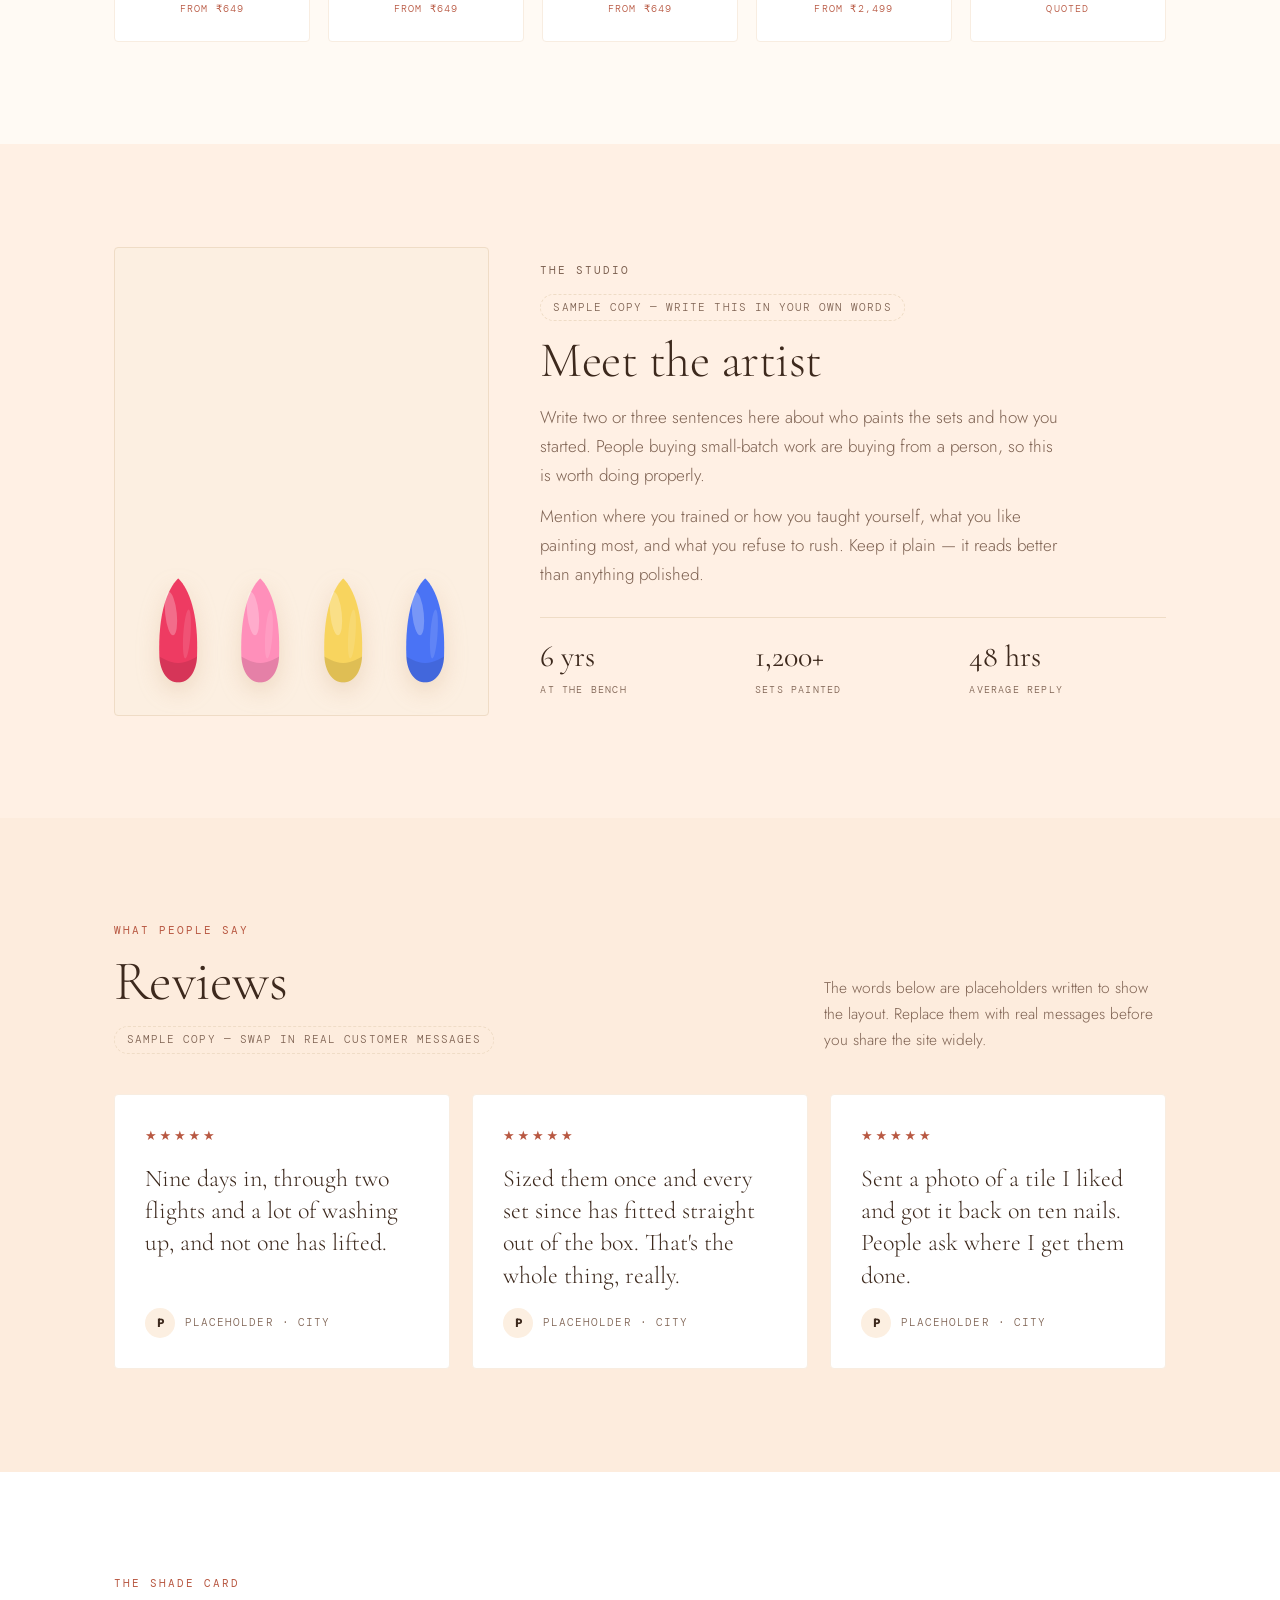
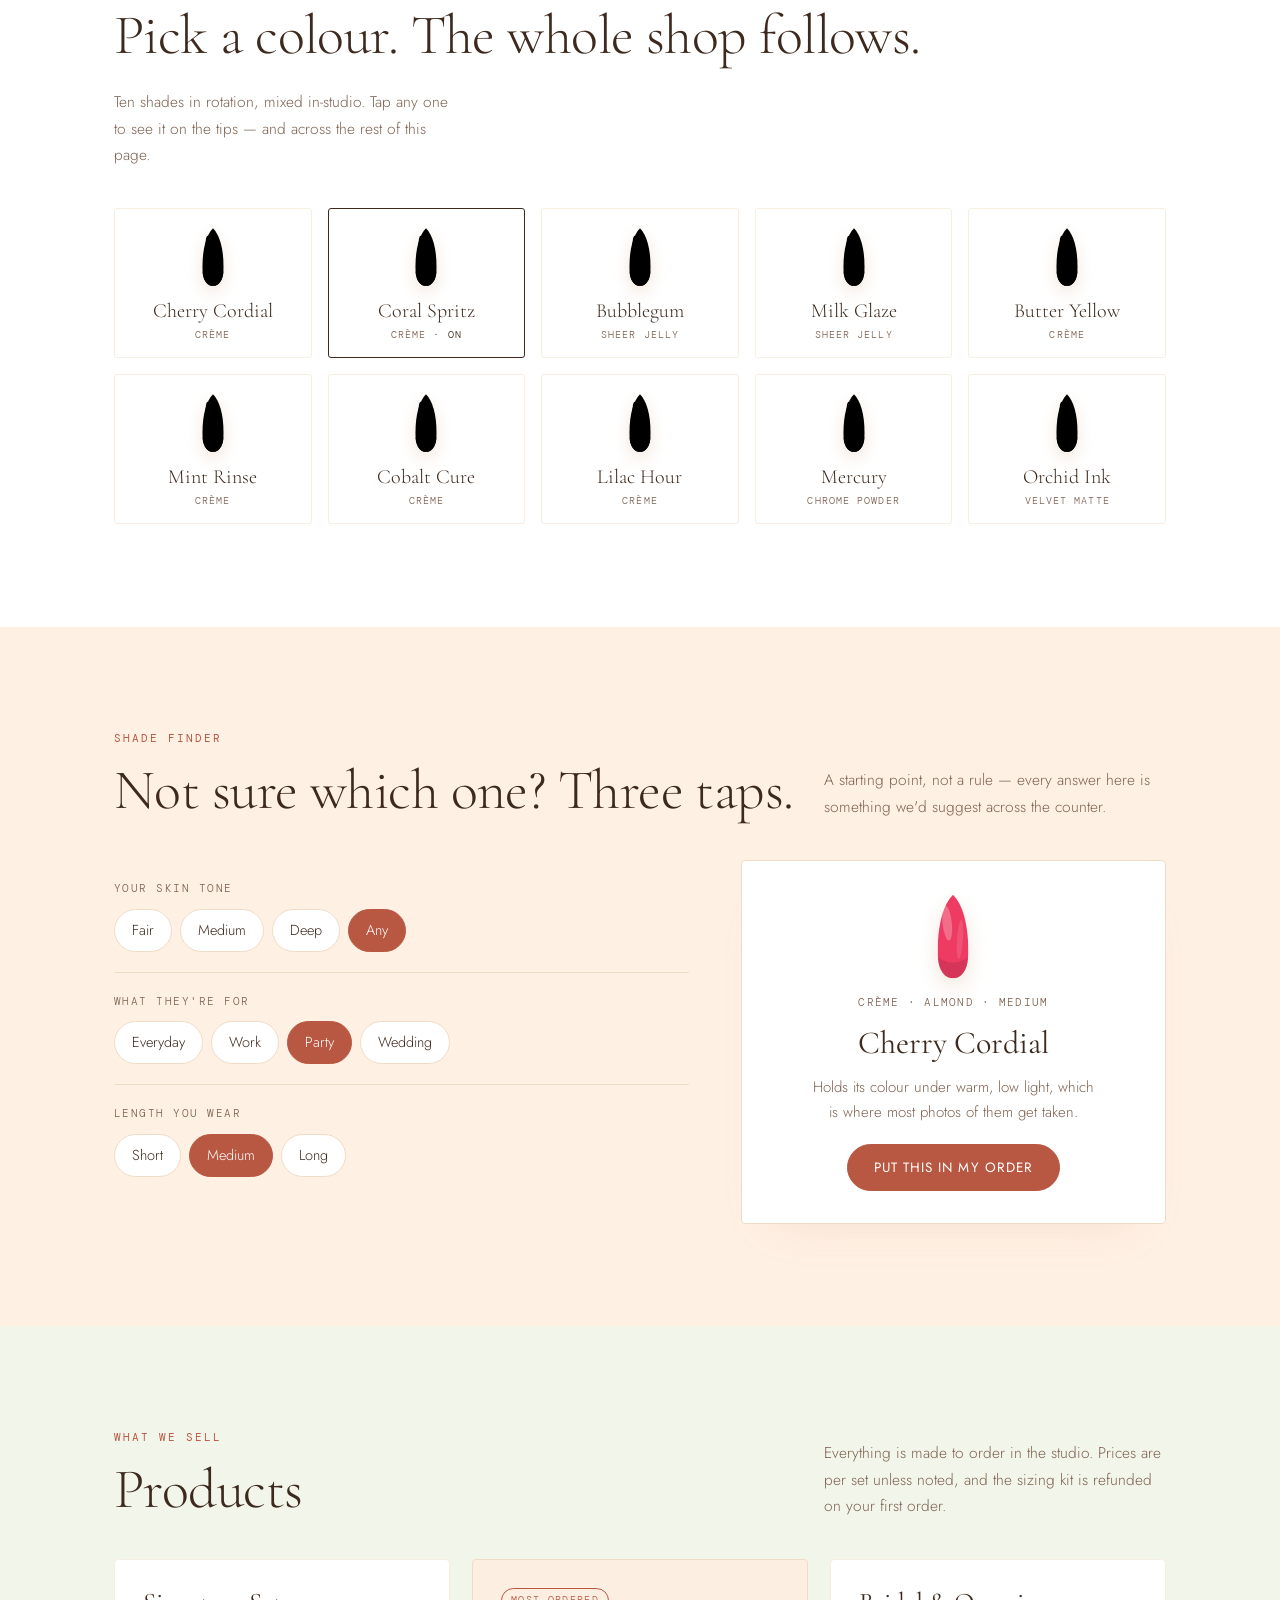
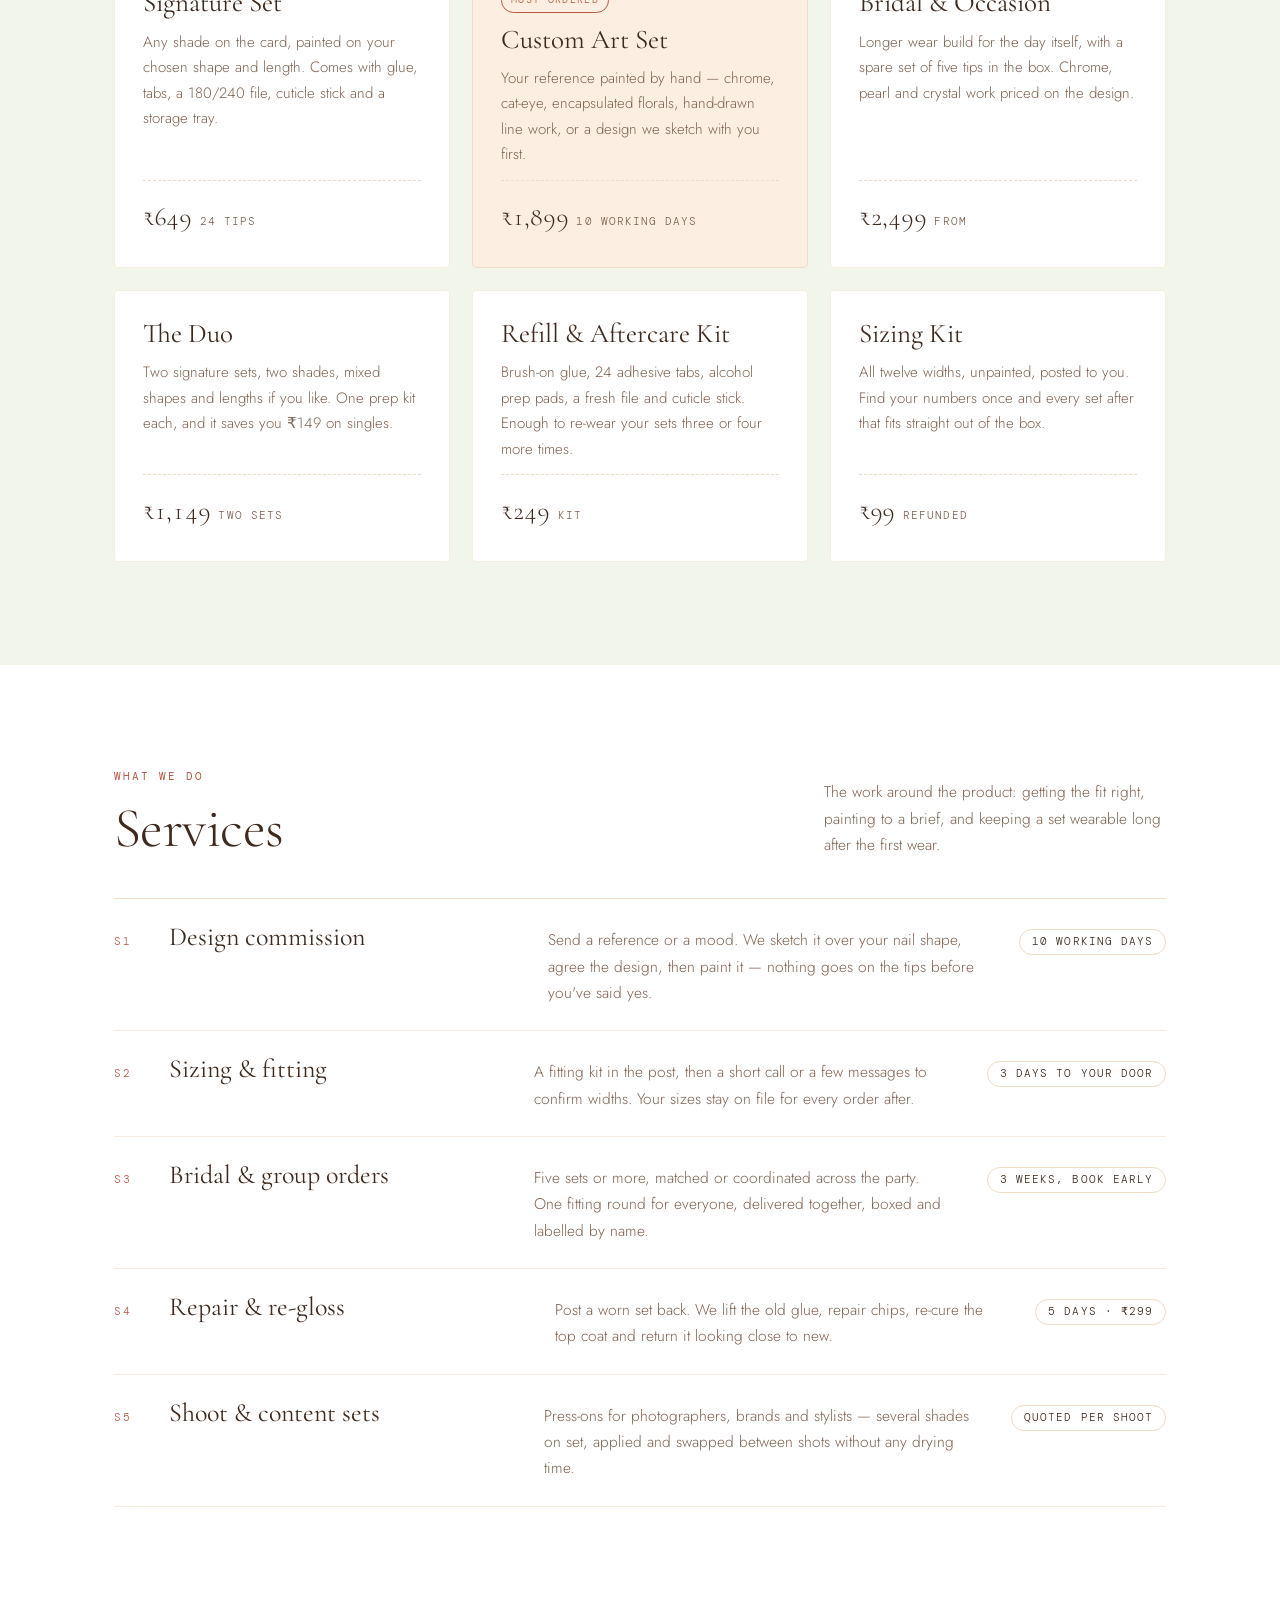
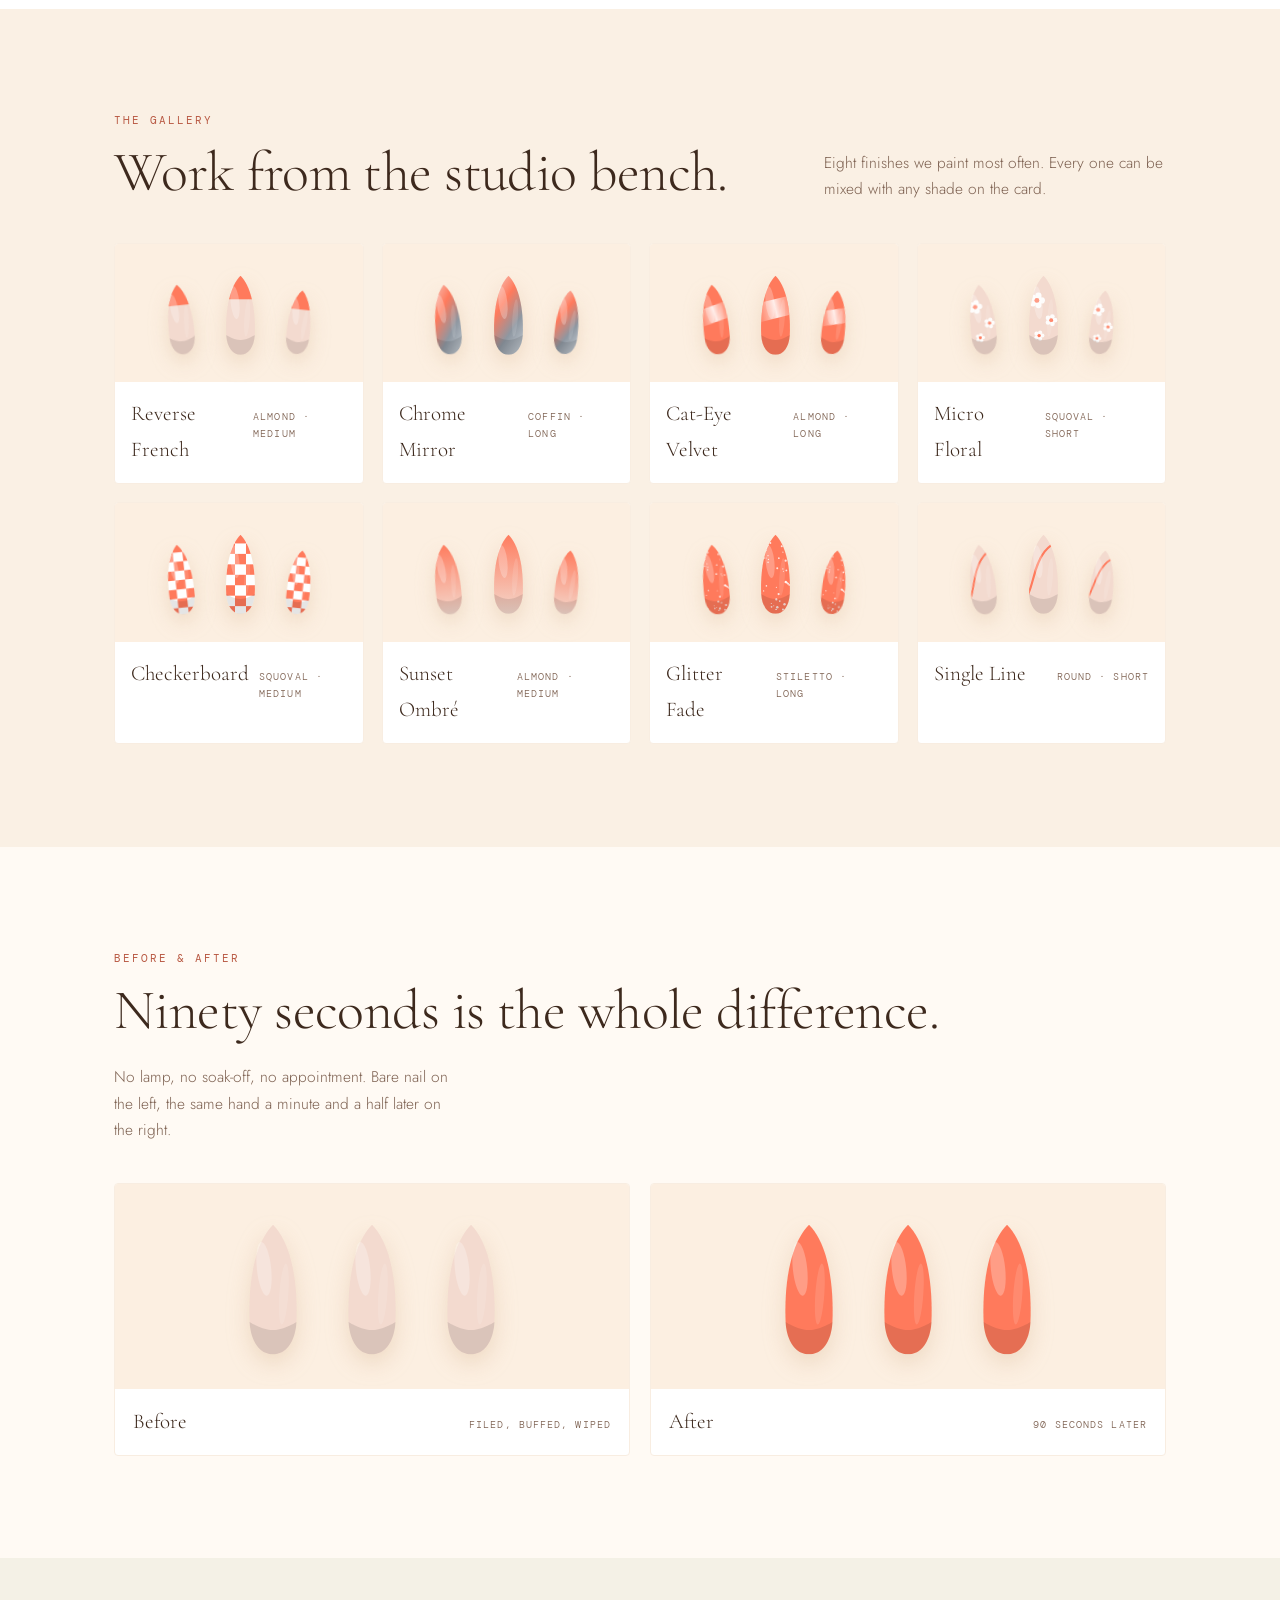
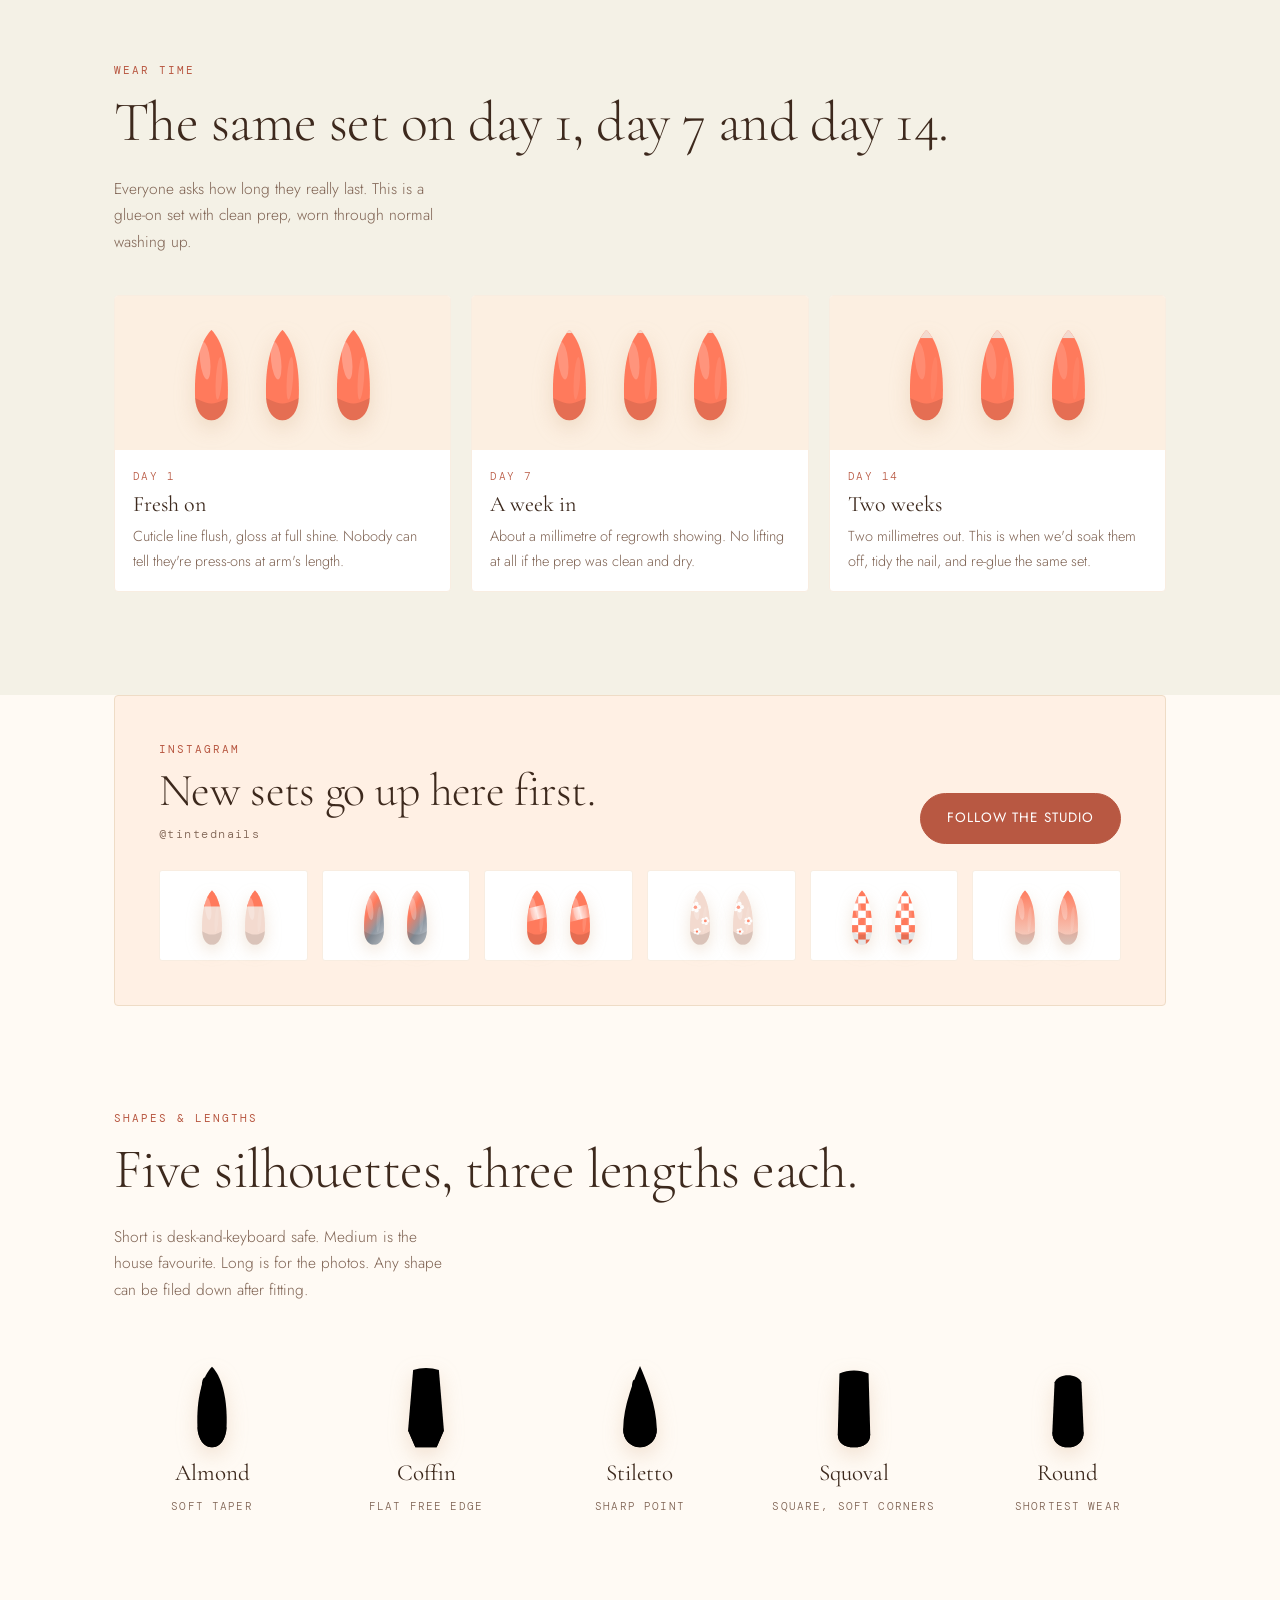
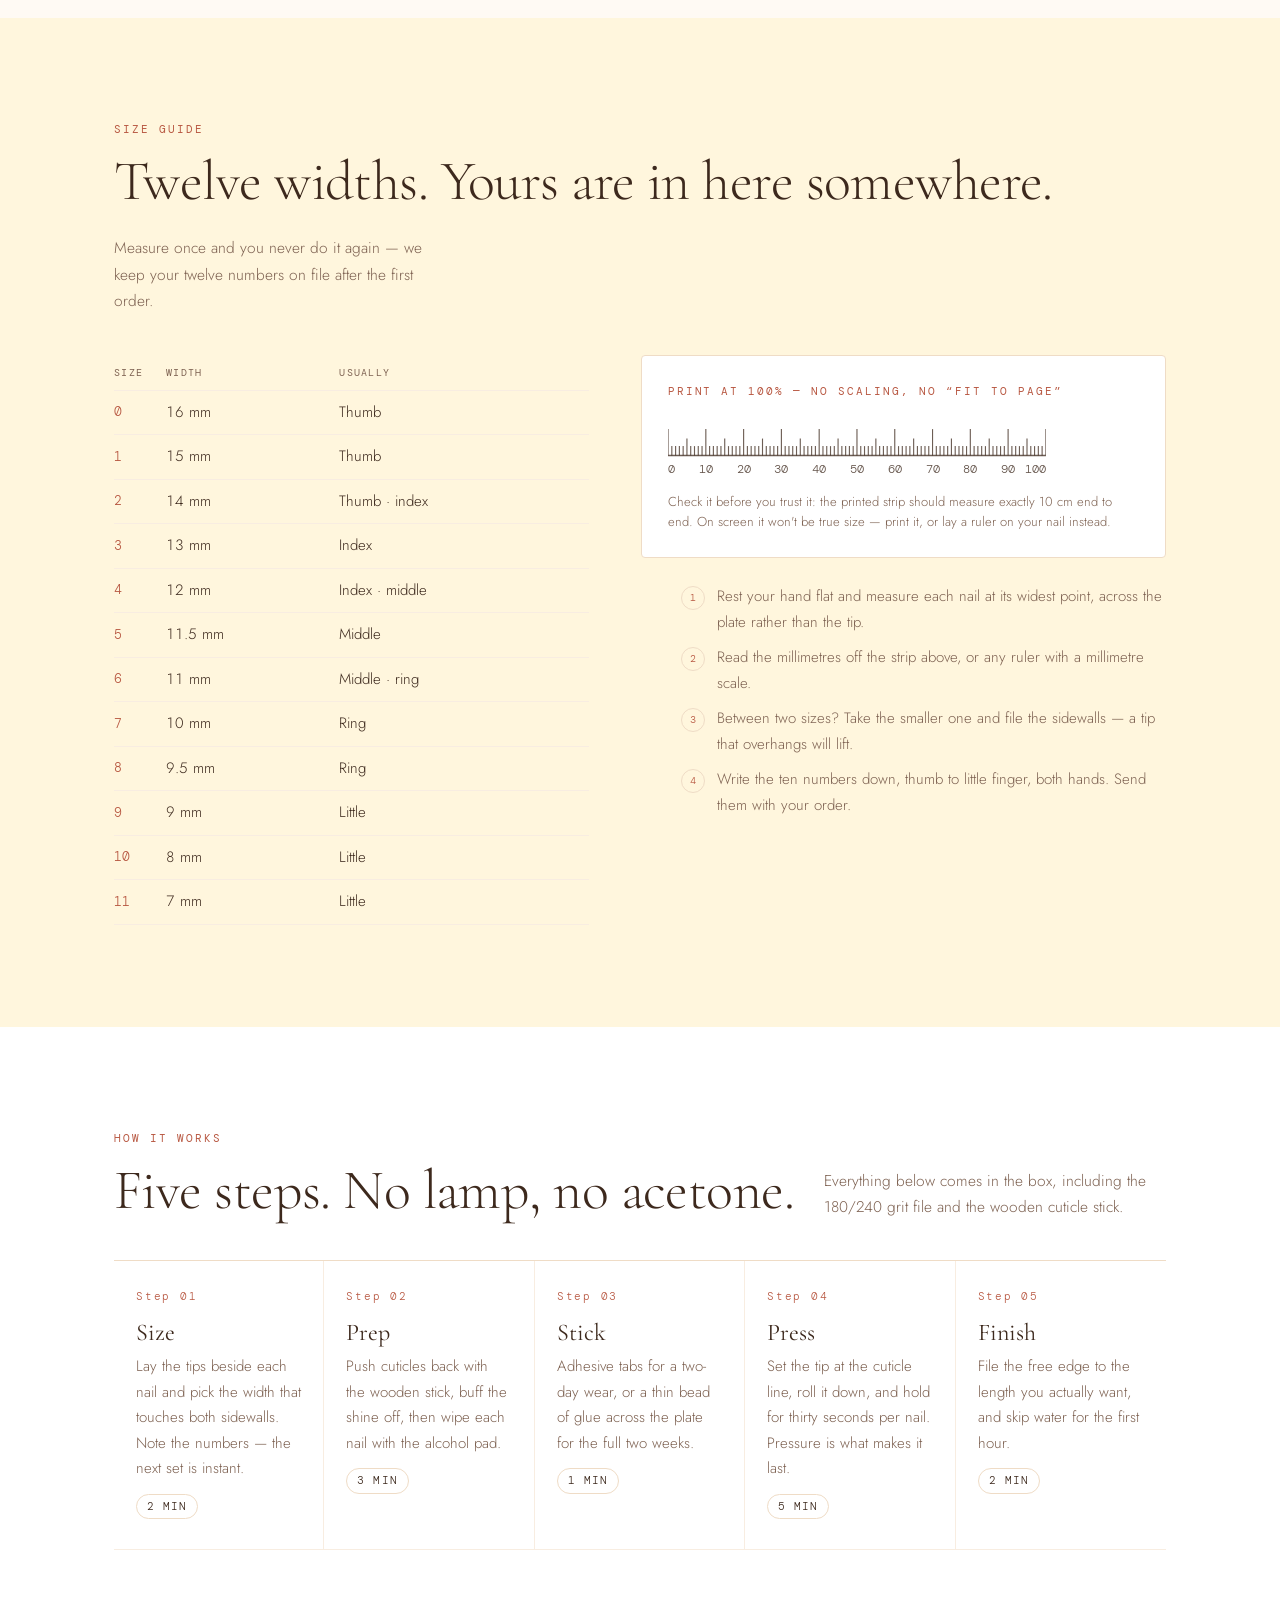
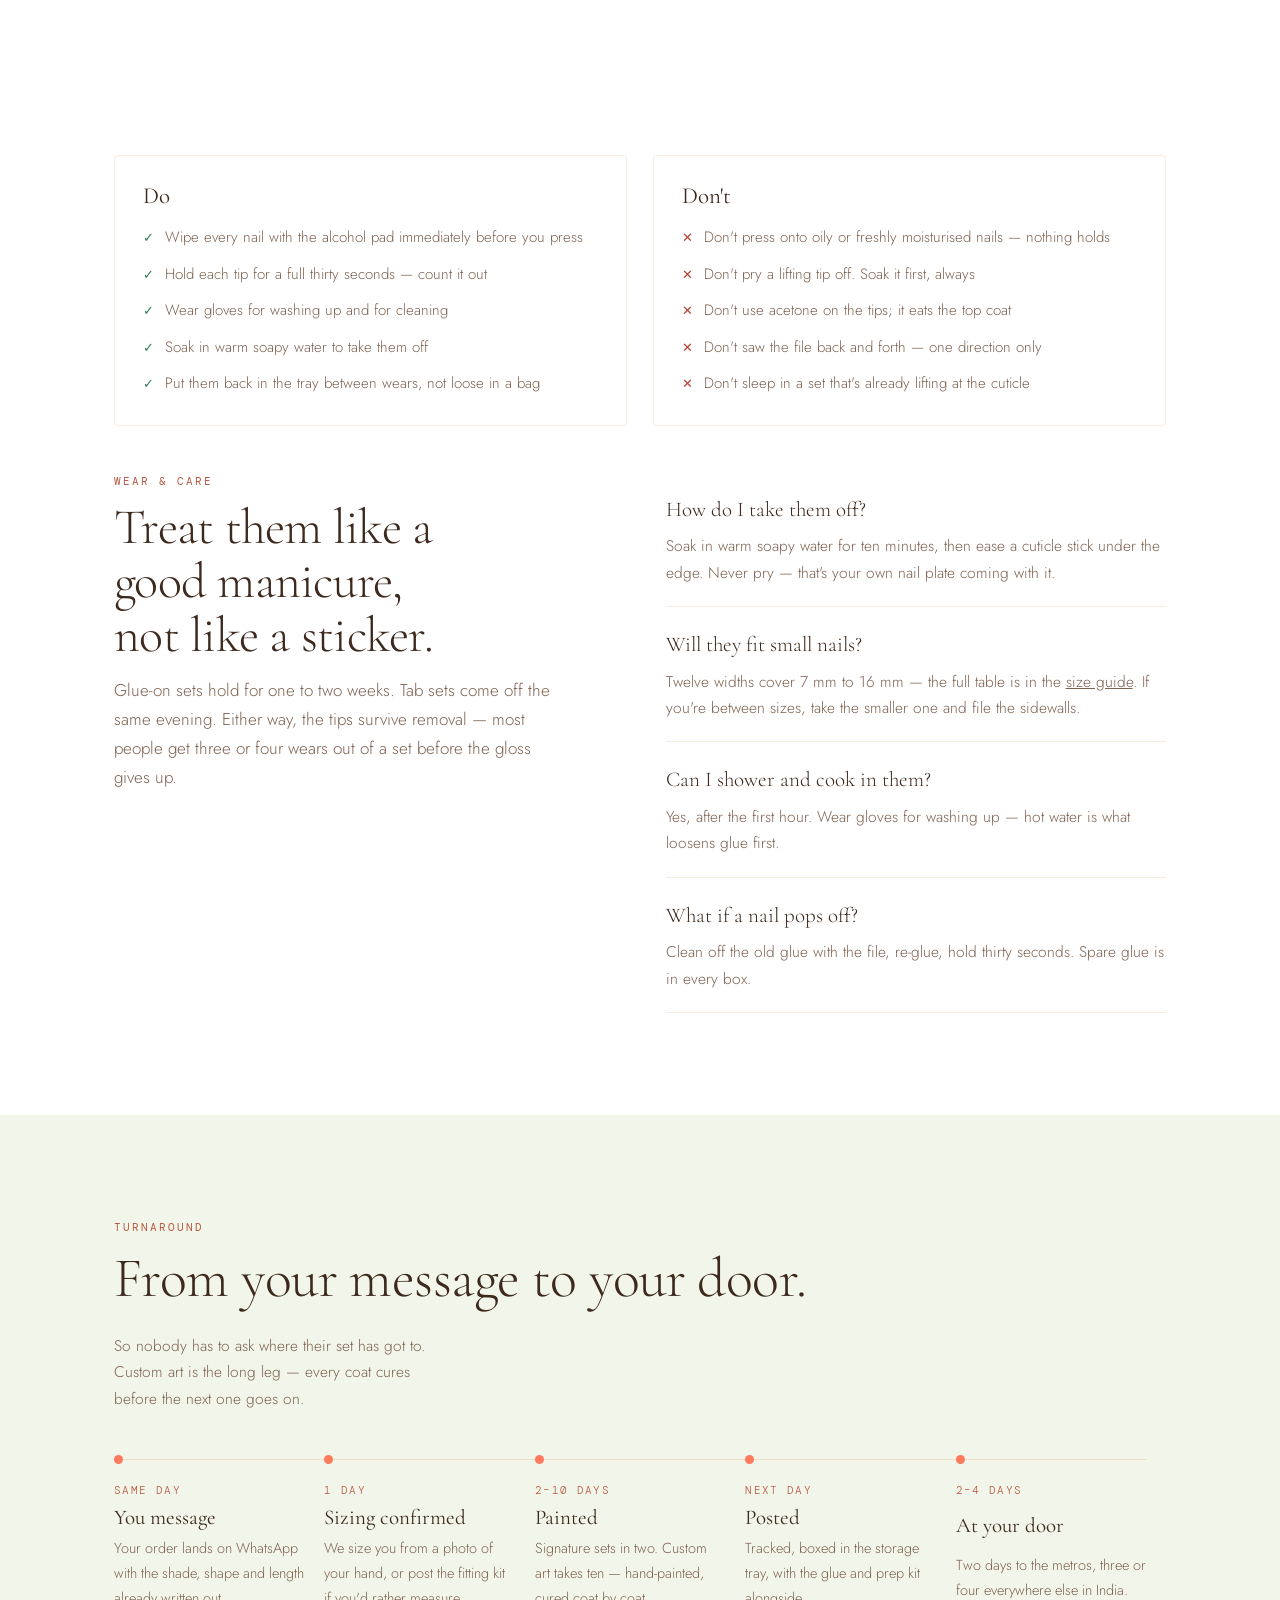
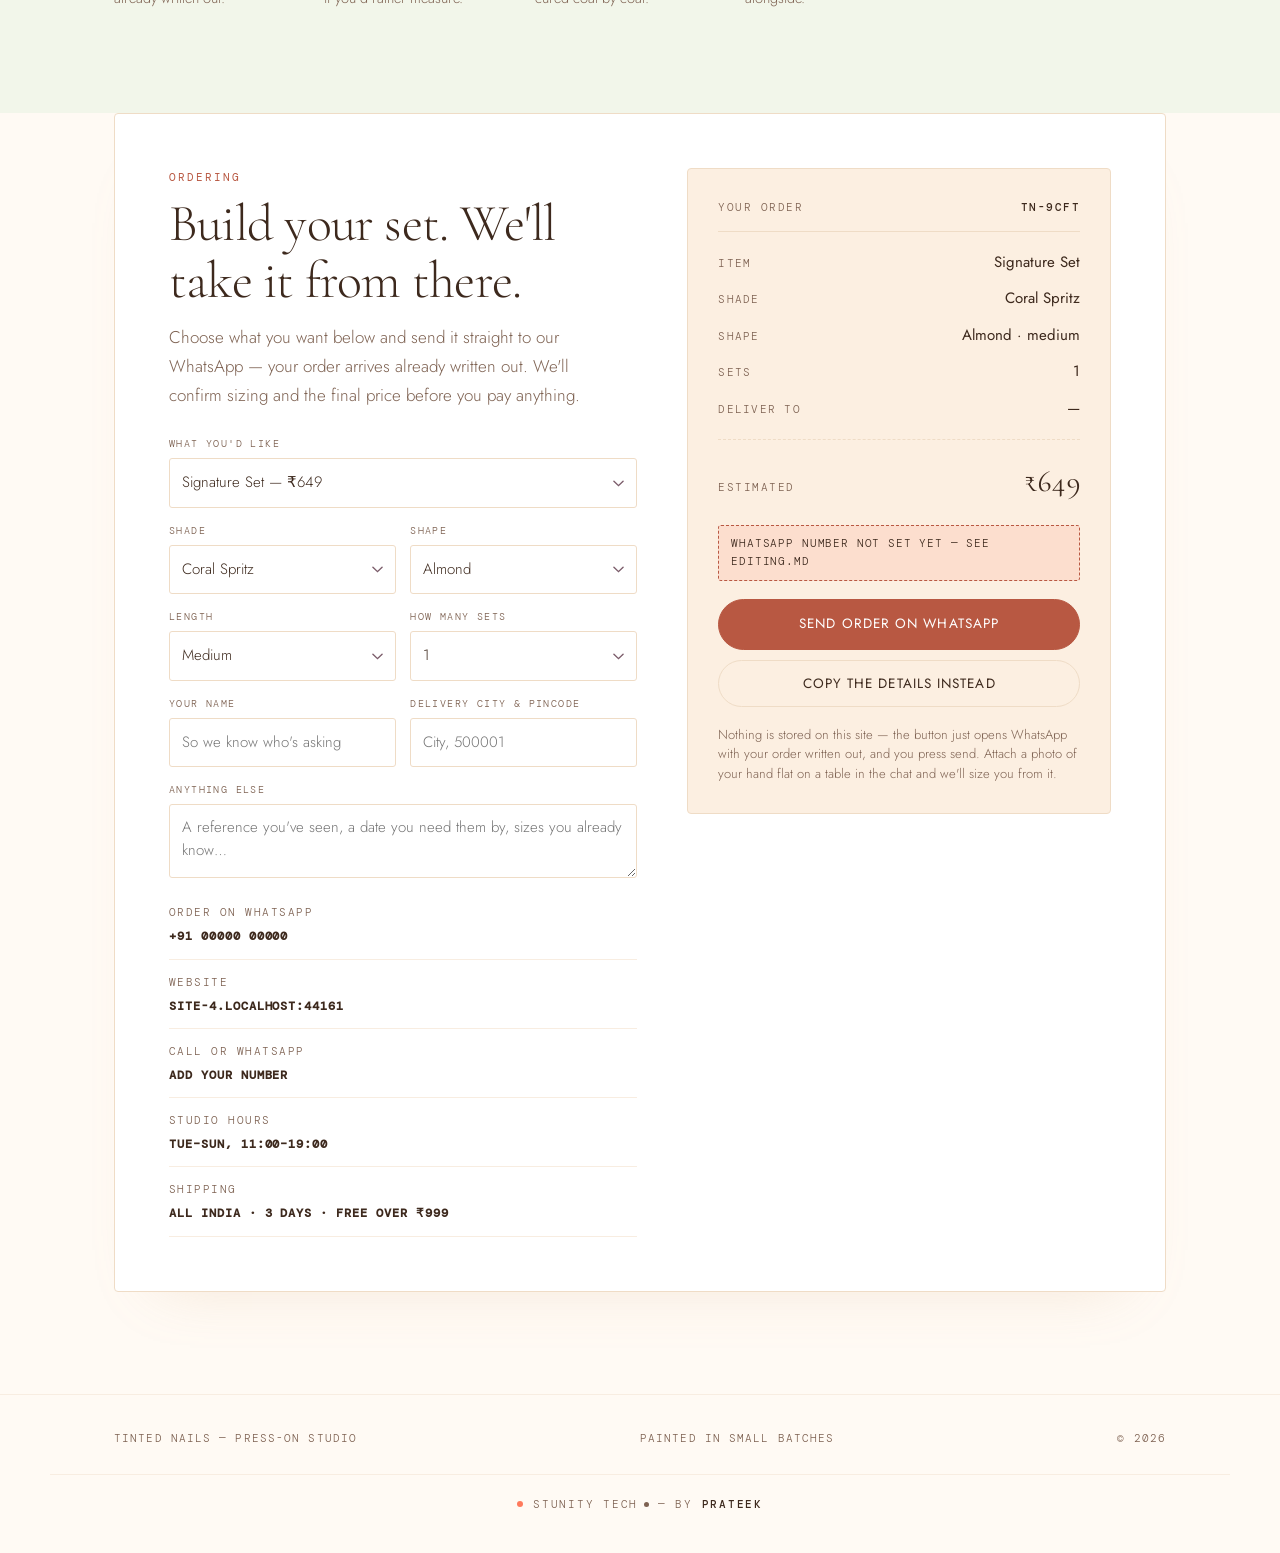
==== commit 2923ac32: "A calling card that rises out of the footer The credit was a static byline nobody would think to tou" ====
--- a/index.html
+++ b/index.html
@@ -686,18 +686,69 @@
 }
 </style>
 <style>
-.sc-link{
-  color:inherit;text-decoration:none;
-  border-bottom:1px solid transparent;
-  transition:border-color .18s ease,opacity .18s ease;
-}
-.sc-link:hover{border-bottom-color:currentColor}
-.sc-link:focus-visible{outline:1px solid currentColor;outline-offset:3px;
-  border-radius:2px}
+.sc-wrap{position:relative;display:inline-block}
+.sc-link{color:inherit;text-decoration:none;
+  border-bottom:1px solid transparent;transition:border-color .18s ease}
+/* the attractor: a slow pulse on the end of the name, so the footer reads as
+   something to touch rather than a static byline. */
+.sc-link::after{content:"";display:inline-block;width:5px;height:5px;
+  margin-left:6px;border-radius:50%;background:currentColor;
+  vertical-align:middle;animation:scPulse 2.6s ease-in-out infinite}
+@keyframes scPulse{0%,100%{opacity:.28;transform:scale(.8)}
+  50%{opacity:1;transform:scale(1.25)}}
+.sc-wrap:hover .sc-link,.sc-wrap:focus-within .sc-link{
+  border-bottom-color:currentColor}
+
+.sc-card{position:absolute;bottom:calc(100% + 12px);left:0;
+  transform:translateY(6px);
+  width:max-content;max-width:min(272px,86vw);
+  display:grid;gap:7px;padding:14px 16px;
+  text-align:left;text-transform:none;letter-spacing:normal;line-height:1.45;
+  background:var(--sc-card-bg,#fdfdfb);color:var(--sc-card-ink,#1b1b1b);
+  border:1px solid rgba(128,128,128,.26);border-radius:12px;
+  box-shadow:0 12px 34px rgba(0,0,0,.22);
+  opacity:0;visibility:hidden;pointer-events:none;z-index:60;
+  transition:opacity .2s ease,transform .2s ease,visibility .2s}
+.sc-wrap:hover .sc-card,.sc-wrap:focus-within .sc-card{
+  opacity:1;visibility:visible;pointer-events:auto;
+  transform:translateY(0)}
+.sc-card::after{content:"";position:absolute;top:100%;left:22px;
+  border:6px solid transparent;
+  border-top-color:var(--sc-card-bg,#fdfdfb)}
+.sc-card b{font-size:12px;letter-spacing:.14em;text-transform:uppercase;
+  font-weight:600}
+.sc-card i{font-style:normal;font-size:12.5px;opacity:.72}
+.sc-acts{display:flex;flex-wrap:wrap;gap:6px;margin-top:3px}
+.sc-acts a{font-size:12px;text-decoration:none;color:inherit;
+  padding:4px 9px;border-radius:999px;
+  border:1px solid rgba(128,128,128,.34);
+  transition:background .16s ease,border-color .16s ease}
+.sc-acts a:hover{background:rgba(128,128,128,.14);
+  border-color:rgba(128,128,128,.6)}
+.sc-link:focus-visible,.sc-acts a:focus-visible{
+  outline:1px solid currentColor;outline-offset:3px;border-radius:2px}
+
+/* On touch the card is opened by tap (see the script), so it keeps the same
+   shape it has on a pointer device. Only the tap targets grow. */
+@media (hover:none){
+  .sc-acts a{padding:7px 12px}
+  .sc-card{gap:9px;padding:15px 17px}
+}
+@media (prefers-reduced-motion:reduce){
+  .sc-link::after{animation:none}
+  .sc-card{transition:none}
+}
 @media print{
+  .sc-card{display:none!important}
+  .sc-link::after{display:none!important}
   .sc-link{border-bottom:0!important;text-decoration:none!important;
     color:inherit!important}
 }
+.sc-card{z-index:9999}
+/* When the script flips the card below the credit (no room above), the
+   little pointer has to move to the top edge with it. */
+.sc-card.sc-below::after{top:auto;bottom:100%;
+  border-top-color:transparent;border-bottom-color:var(--sc-card-bg,#fdfdfb)}
 </style>
 </head>
 <body>
@@ -1262,7 +1313,7 @@
     <span>© 2026</span>
   </div>
   <div class="wrap credit">
-    <span class="cdot"></span><span><a class="sc-link" href="https://stunity-tech.hedaprateek.workers.dev" target="_blank" rel="noopener">Stunity Tech</a> — by <b>Prateek</b></span>
+    <span class="cdot"></span><span><span class="sc-wrap"><a class="sc-link" href="https://stunity-tech.hedaprateek.workers.dev" target="_blank" rel="noopener">Stunity Tech</a><span class="sc-card" role="note"><b>Stunity Tech</b><i>Small tools, built one at a time.</i><span class="sc-acts"><a href="https://stunity-tech.hedaprateek.workers.dev" target="_blank" rel="noopener">Site &#8599;</a><a href="mailto:prateekheda@yahoo.com">Email</a><a href="https://wa.me/919021306979" target="_blank" rel="noopener">WhatsApp</a></span></span></span> — by <b>Prateek</b></span>
   </div>
 </footer>
 
@@ -1994,5 +2045,99 @@
 const hash = location.hash.slice(1);
 if(!(hash && goToSection(hash))) showTab(TABS[0].k, false);
 </script>
+<script>
+/* Card portal + positioner.
+   The card is moved to <body> while open: position:fixed alone is not enough
+   because a transformed ancestor (heirloom zooms with one) becomes the
+   containing block for fixed descendants. Moving the node escapes transforms,
+   overflow:hidden and stacking contexts together. Since it then leaves
+   .sc-wrap, the CSS :hover rule cannot reach it and visibility is set inline.
+   Pointer devices open on hover; touch devices open on tap. */
+(function(){
+  var M = 10, GAP = 12, T = null;
+  var fine = !window.matchMedia ||
+             matchMedia("(hover:hover) and (pointer:fine)").matches;
+  var list = document.querySelectorAll(".sc-wrap");
+  if (!list.length) return;
+
+  function isOpen(w){ return !!w.__scCard && w.__scCard.parentElement === document.body; }
+
+  function show(w){
+    var c = w.__scCard; if (!c) return;
+    clearTimeout(T);
+    if (c.parentElement !== document.body) document.body.appendChild(c);
+    c.style.position = "fixed"; c.style.bottom = "auto"; c.style.right = "auto";
+    c.style.transform = "none"; c.style.opacity = "1";
+    c.style.visibility = "visible"; c.style.pointerEvents = "auto";
+    c.style.maxWidth = (innerWidth - M * 2) + "px";
+    c.style.left = "0px"; c.style.top = "0px";
+    var t = w.getBoundingClientRect(), r = c.getBoundingClientRect();
+    var x = t.left + t.width / 2 - r.width / 2;
+    x = Math.max(M, Math.min(x, innerWidth - r.width - M));
+    var y = t.top - r.height - GAP, below = false;
+    if (y < M) { y = t.bottom + GAP; below = true; }
+    c.classList.toggle("sc-below", below);
+    c.style.left = Math.round(x) + "px";
+    c.style.top  = Math.round(y) + "px";
+    w.__trigger && w.__trigger.setAttribute("aria-expanded", "true");
+  }
+
+  function hide(w){
+    var c = w.__scCard; if (!c) return;
+    c.removeAttribute("style"); c.classList.remove("sc-below");
+    if (c.parentElement === document.body) w.appendChild(c);
+    w.__trigger && w.__trigger.setAttribute("aria-expanded", "false");
+  }
+  function hideAll(except){
+    for (var i = 0; i < list.length; i++) if (list[i] !== except) hide(list[i]);
+  }
+  function arm(w){ clearTimeout(T); T = setTimeout(function(){ hide(w); }, 120); }
+
+  for (var i = 0; i < list.length; i++) (function(w){
+    var c = w.querySelector(".sc-card");
+    var a = w.querySelector(".sc-link");
+    w.__scCard = c; w.__trigger = a;
+    if (a) { a.setAttribute("aria-expanded", "false"); }
+    if (!c) return;
+
+    if (fine) {
+      w.addEventListener("pointerenter", function(){ show(w); });
+      w.addEventListener("pointerleave", function(){ arm(w); });
+      c.addEventListener("pointerenter", function(){ clearTimeout(T); });
+      c.addEventListener("pointerleave", function(){ arm(w); });
+    } else if (a) {
+      /* First tap reveals the card rather than leaving for the site; a second
+         tap on the name goes there. Taps on the card actions always work. */
+      a.addEventListener("click", function(e){
+        if (!isOpen(w)) { e.preventDefault(); hideAll(w); show(w); }
+      });
+      document.addEventListener("click", function(e){
+        if (isOpen(w) && !w.contains(e.target) && !c.contains(e.target)) hide(w);
+      }, true);
+    }
+
+    w.addEventListener("focusin", function(){ show(w); });
+    w.addEventListener("focusout", function(){
+      setTimeout(function(){
+        if (!w.contains(document.activeElement) && !c.contains(document.activeElement)) hide(w);
+      }, 0);
+    });
+    c.addEventListener("focusin",  function(){ clearTimeout(T); });
+    c.addEventListener("focusout", function(){
+      setTimeout(function(){
+        if (!w.contains(document.activeElement) && !c.contains(document.activeElement)) hide(w);
+      }, 0);
+    });
+  })(list[i]);
+
+  addEventListener("keydown", function(e){ if (e.key === "Escape") hideAll(null); });
+  addEventListener("scroll", function(){
+    for (var i = 0; i < list.length; i++) if (isOpen(list[i])) show(list[i]);
+  }, {passive:true});
+  addEventListener("resize", function(){
+    for (var i = 0; i < list.length; i++) if (isOpen(list[i])) show(list[i]);
+  });
+})();
+</script>
 </body>
 </html>
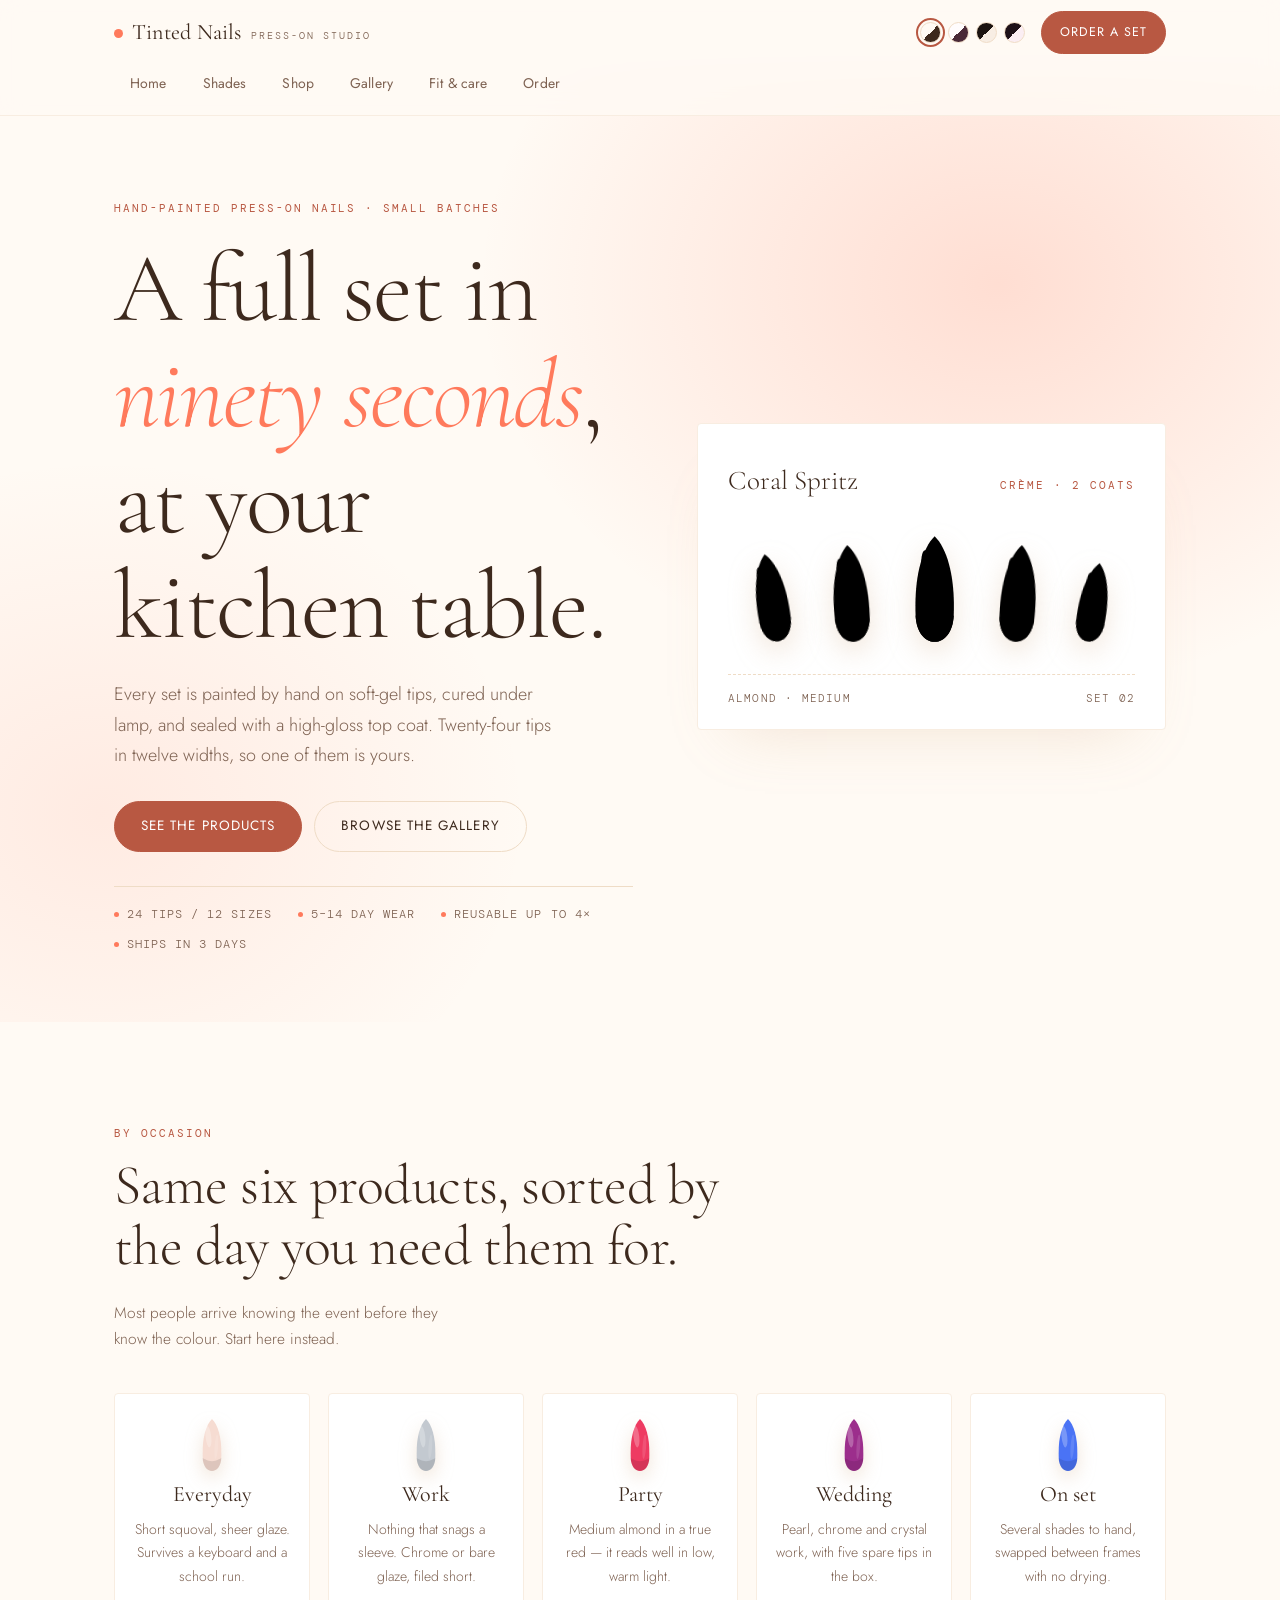
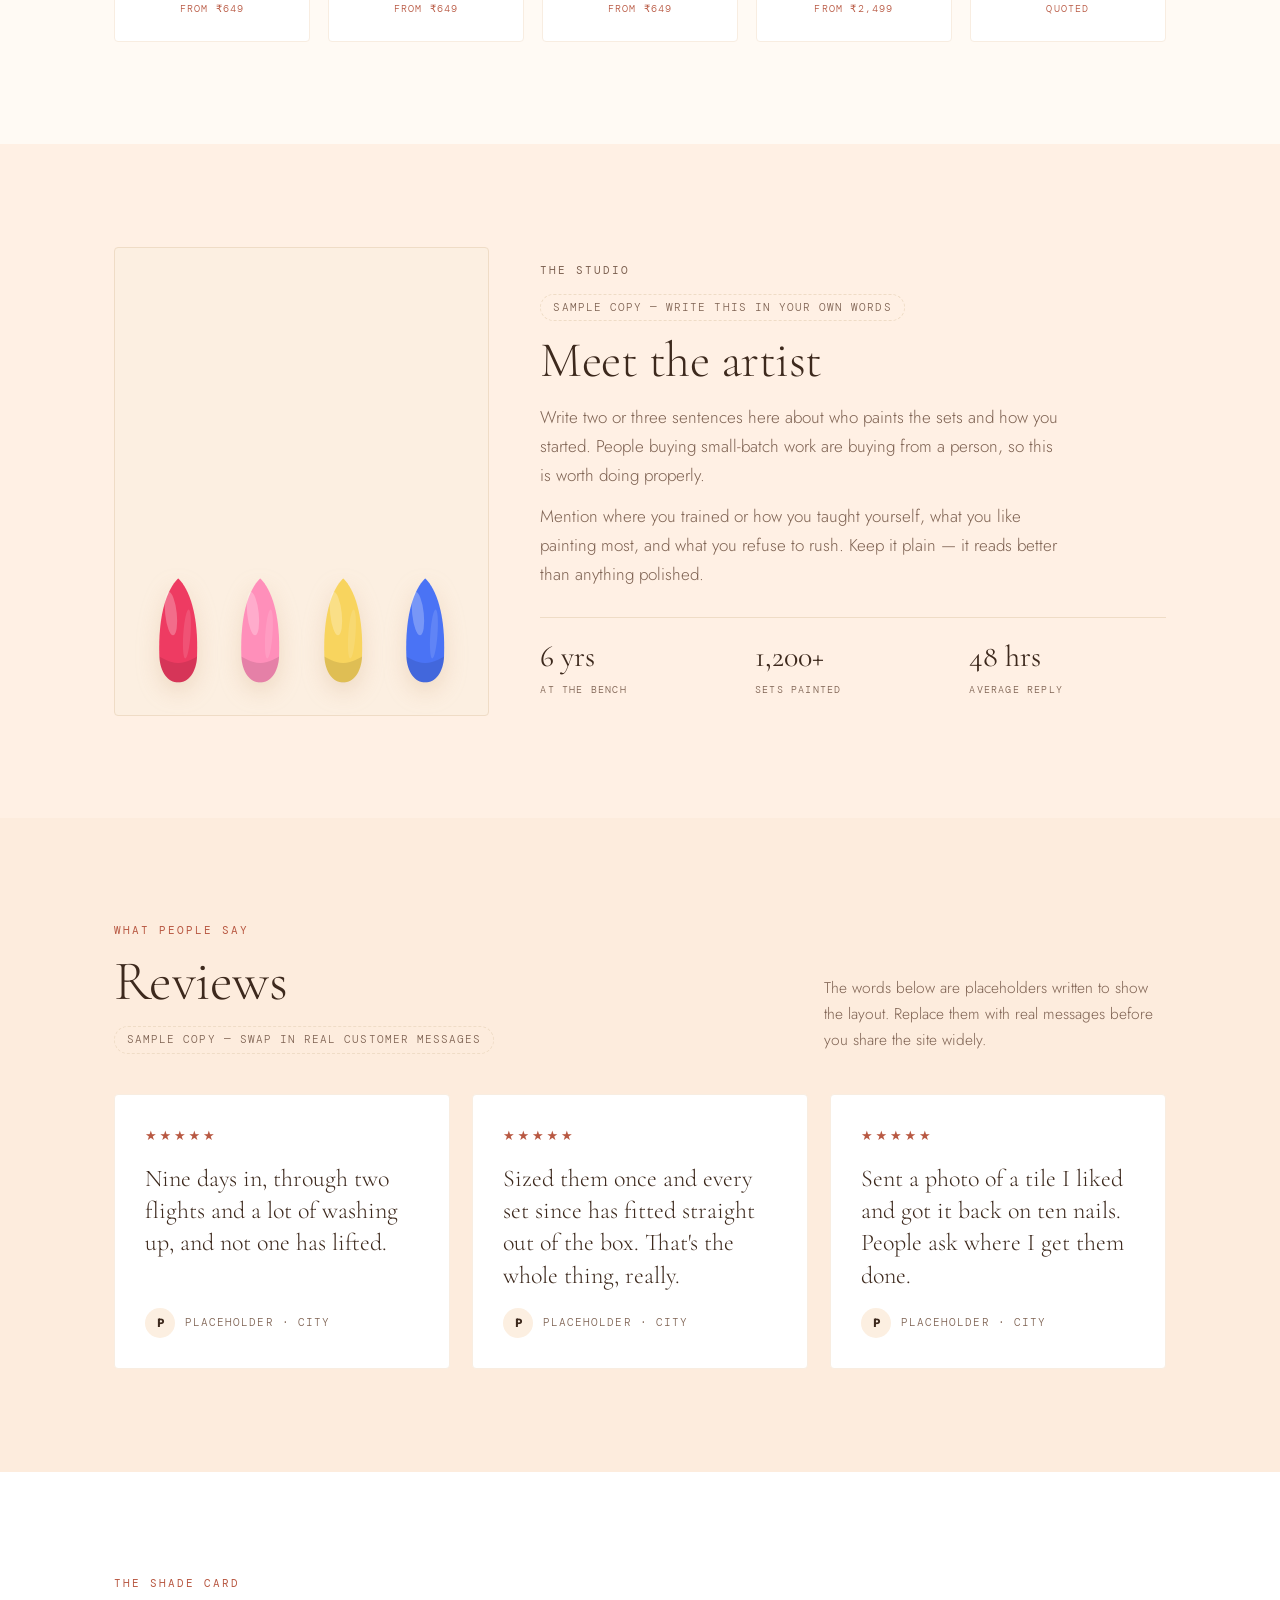
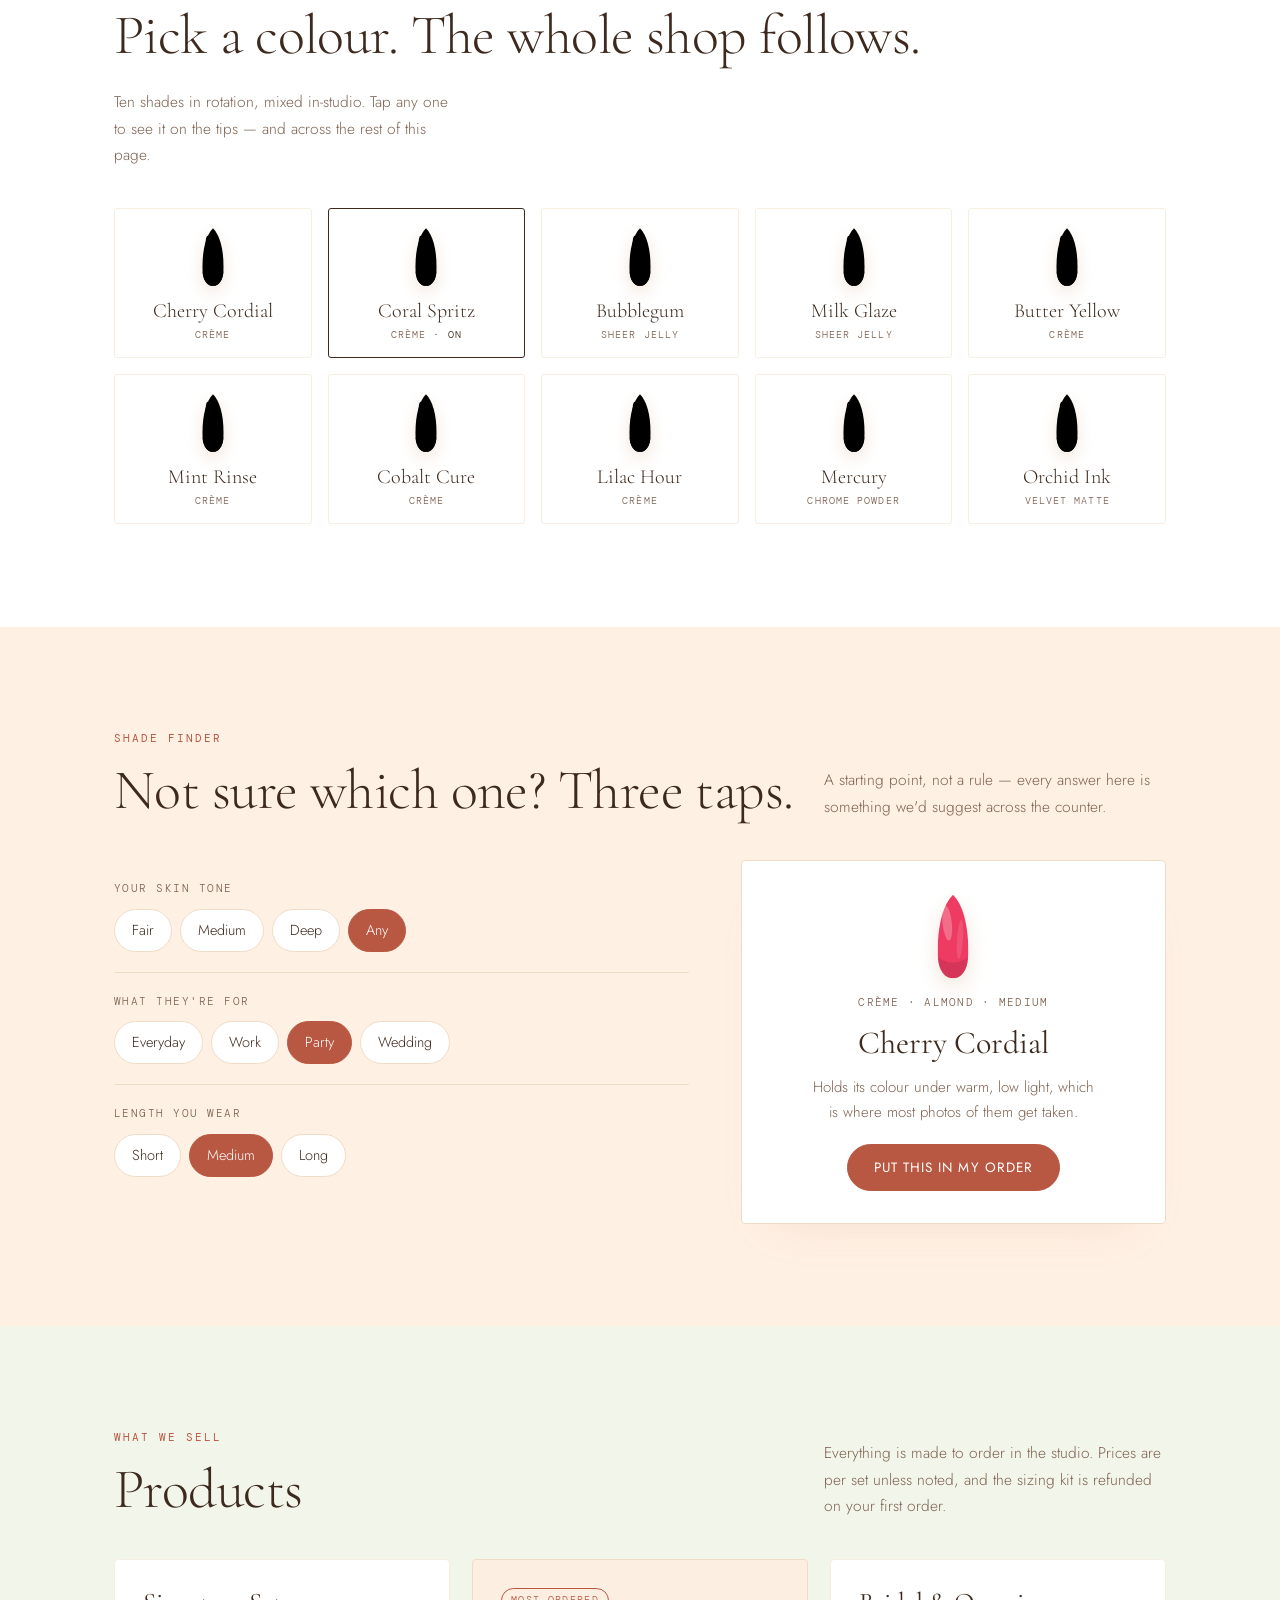
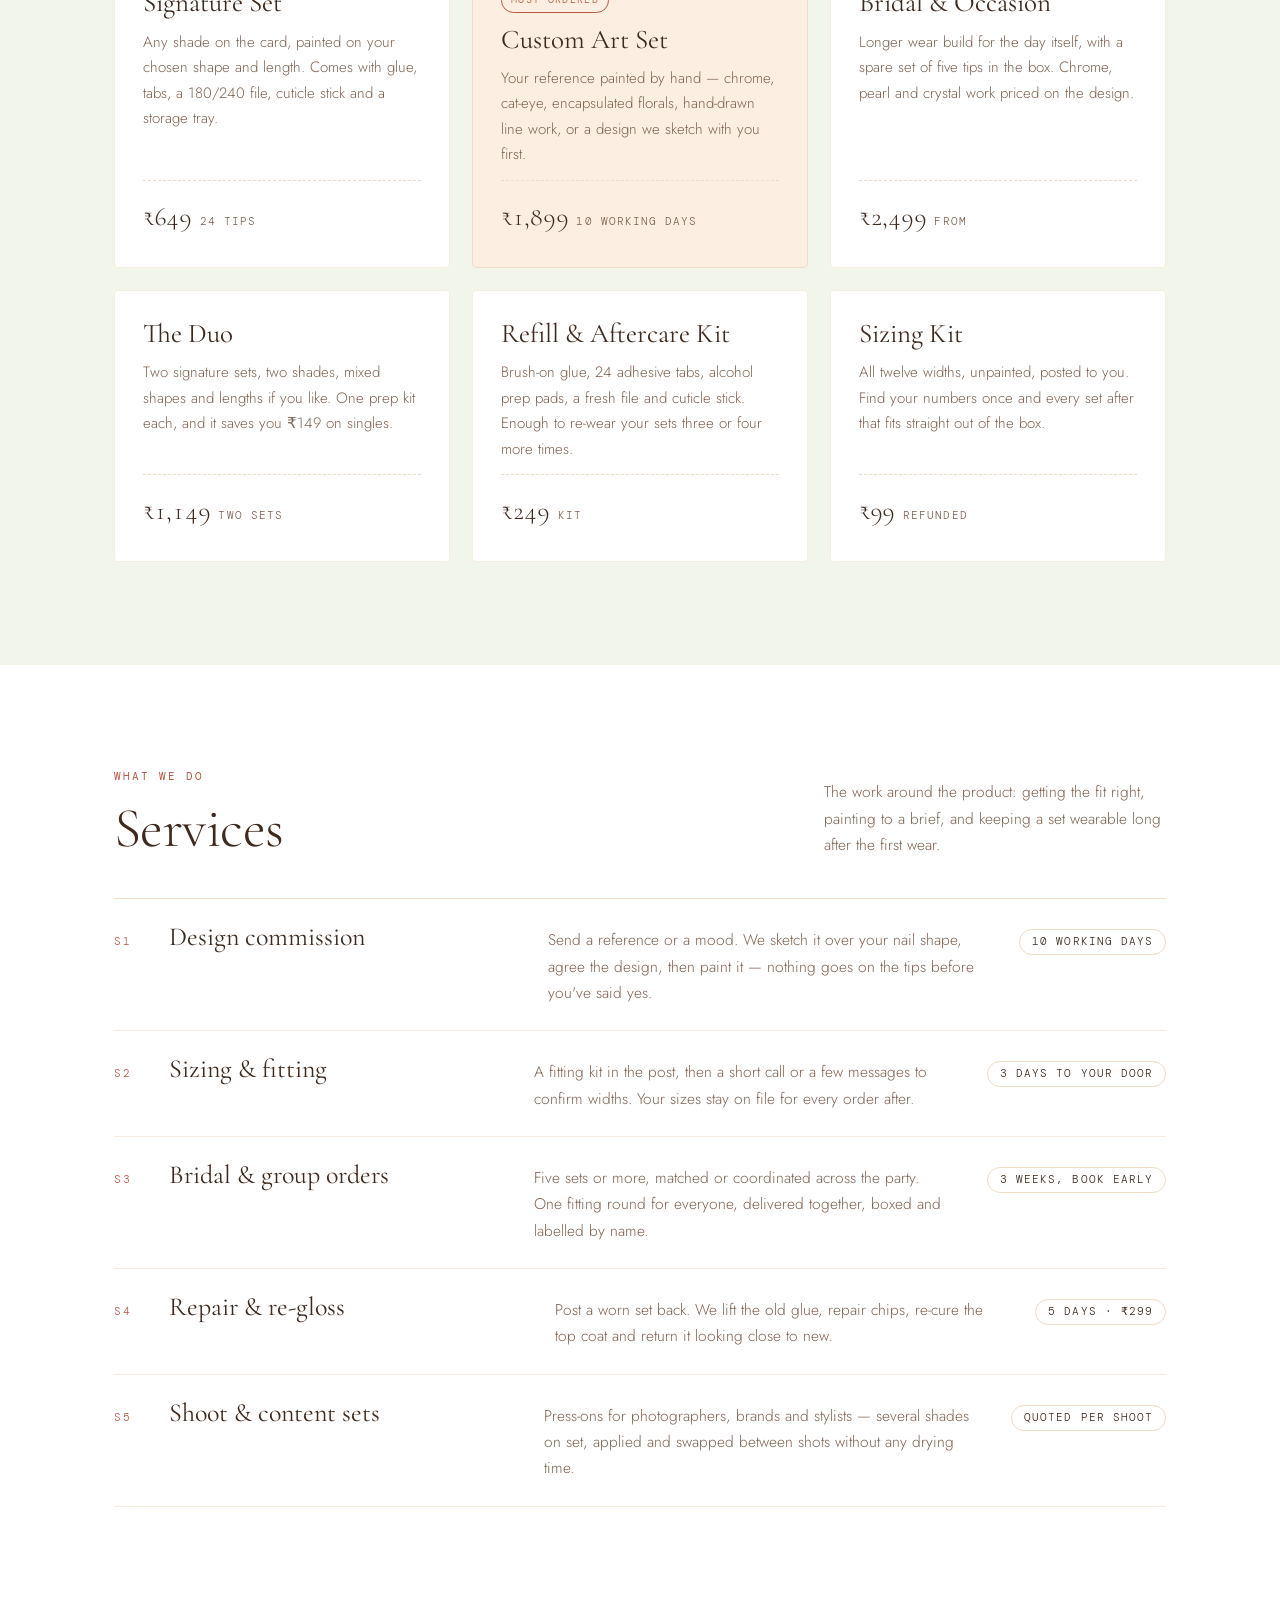
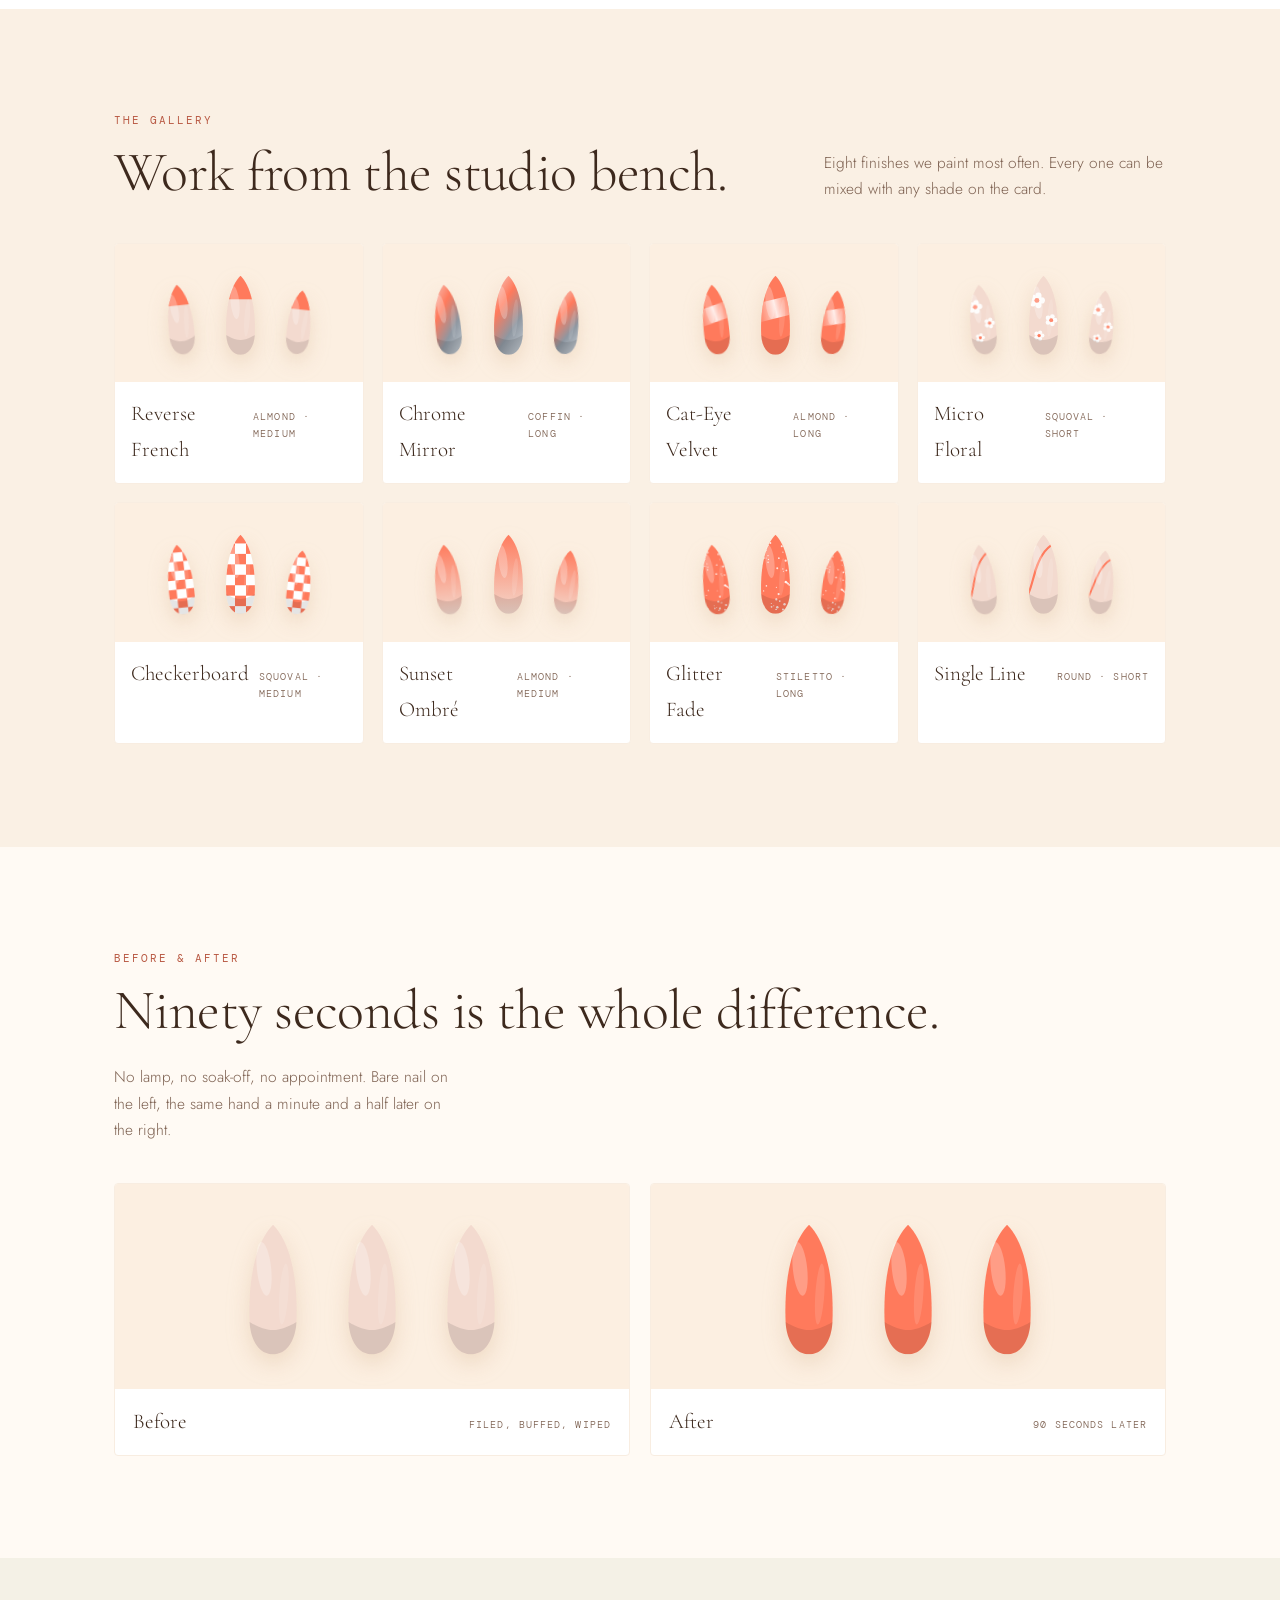
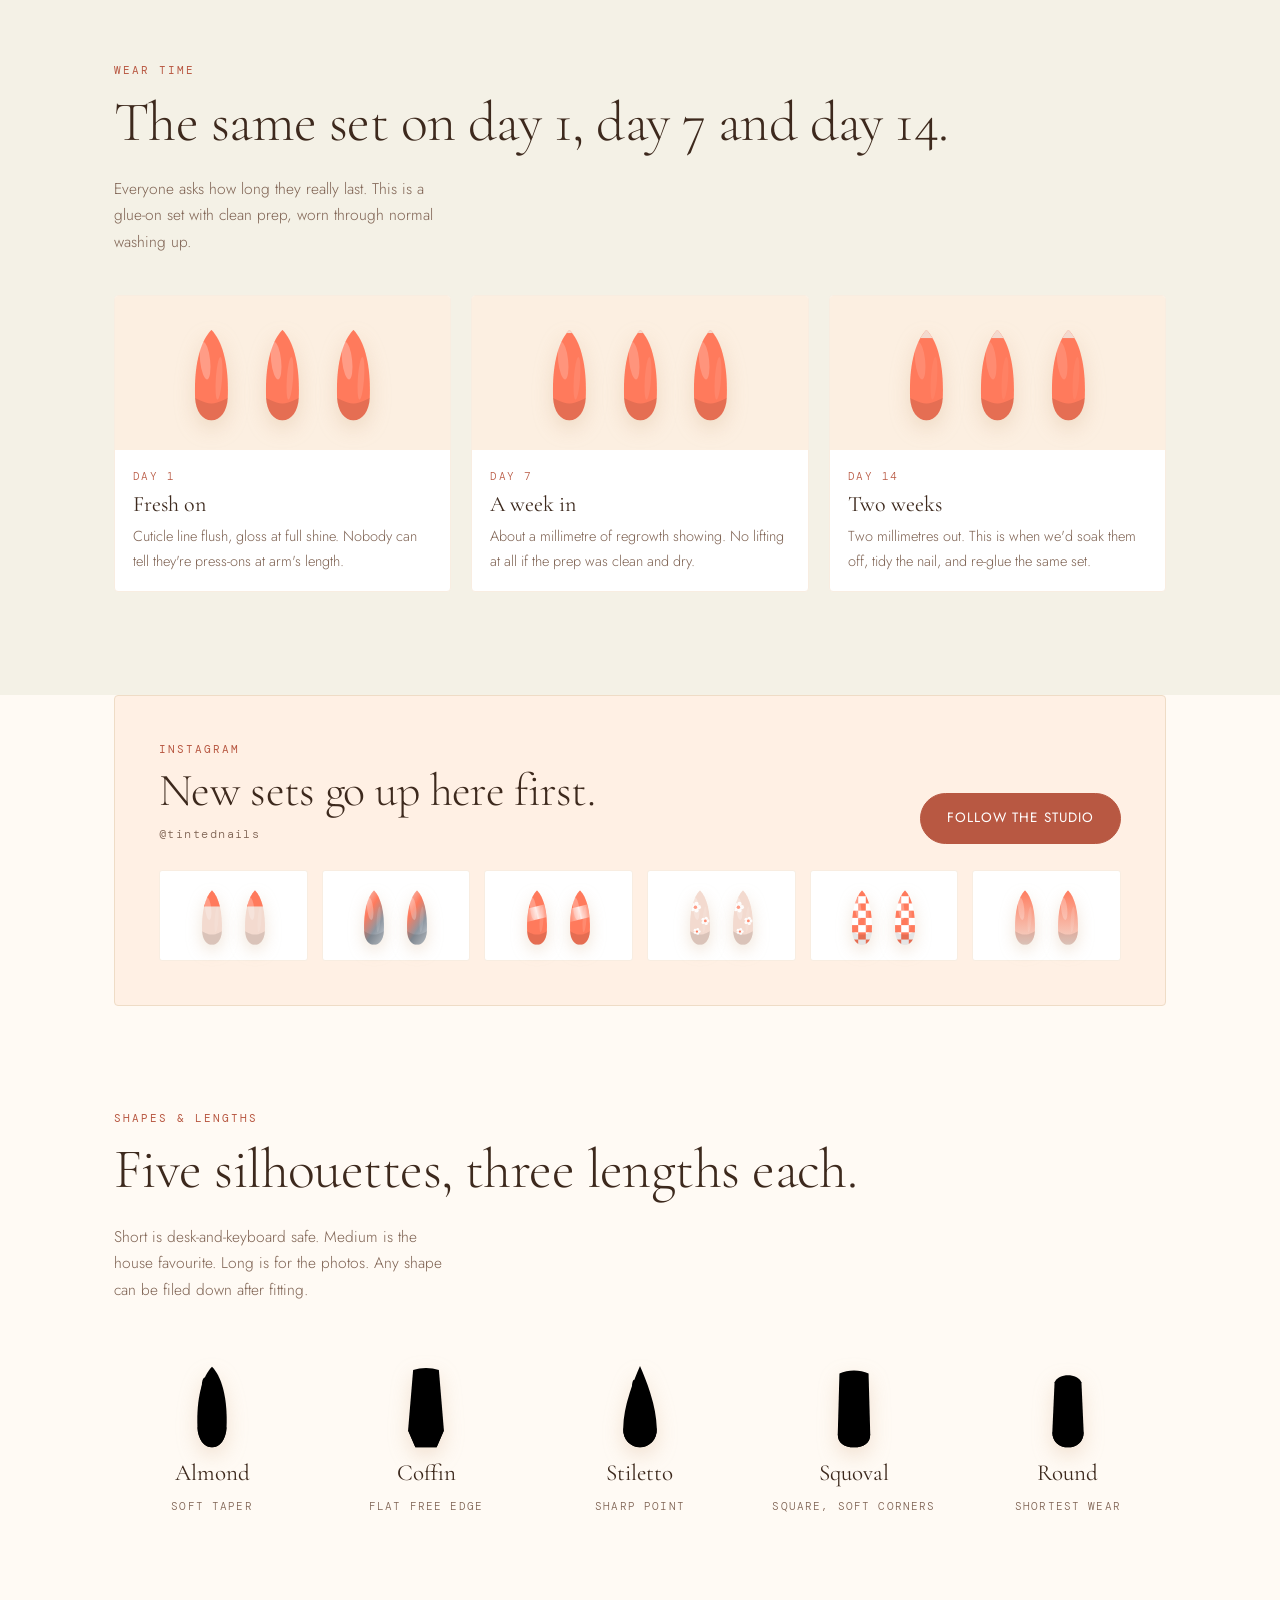
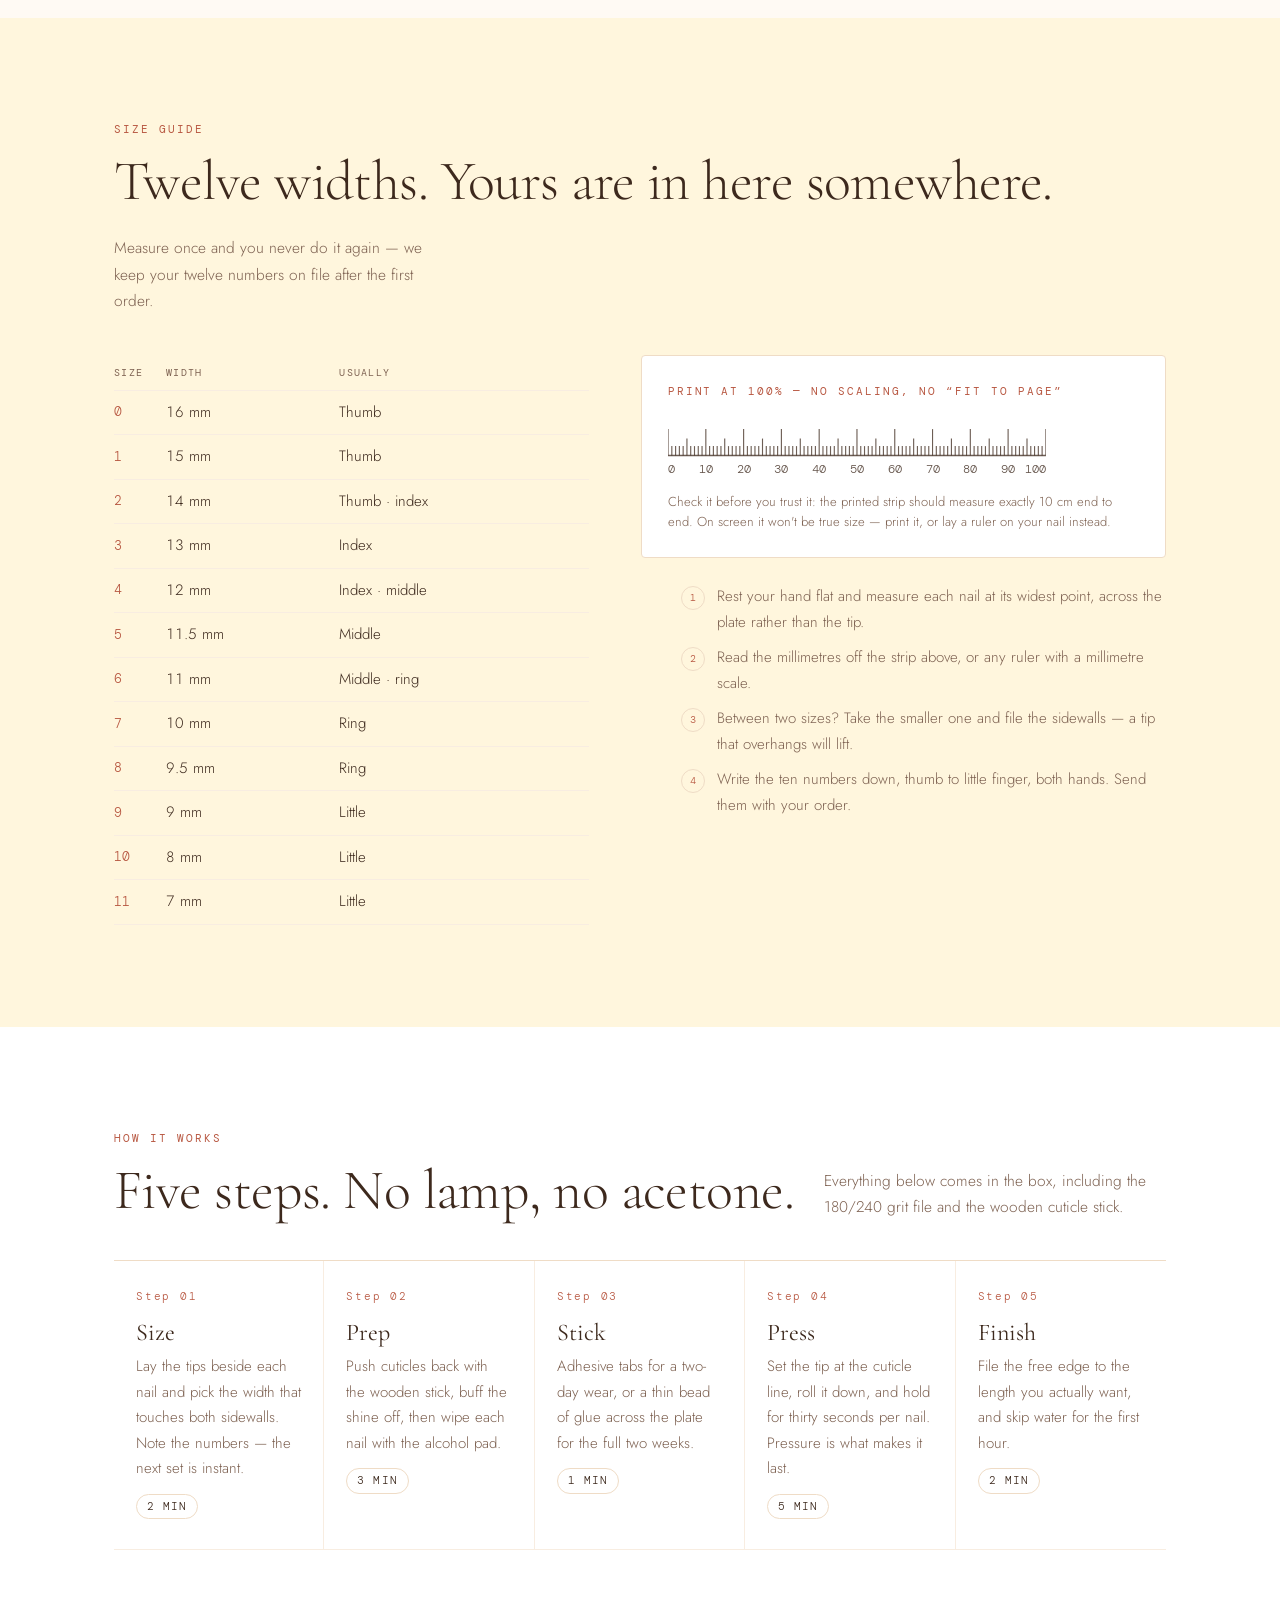
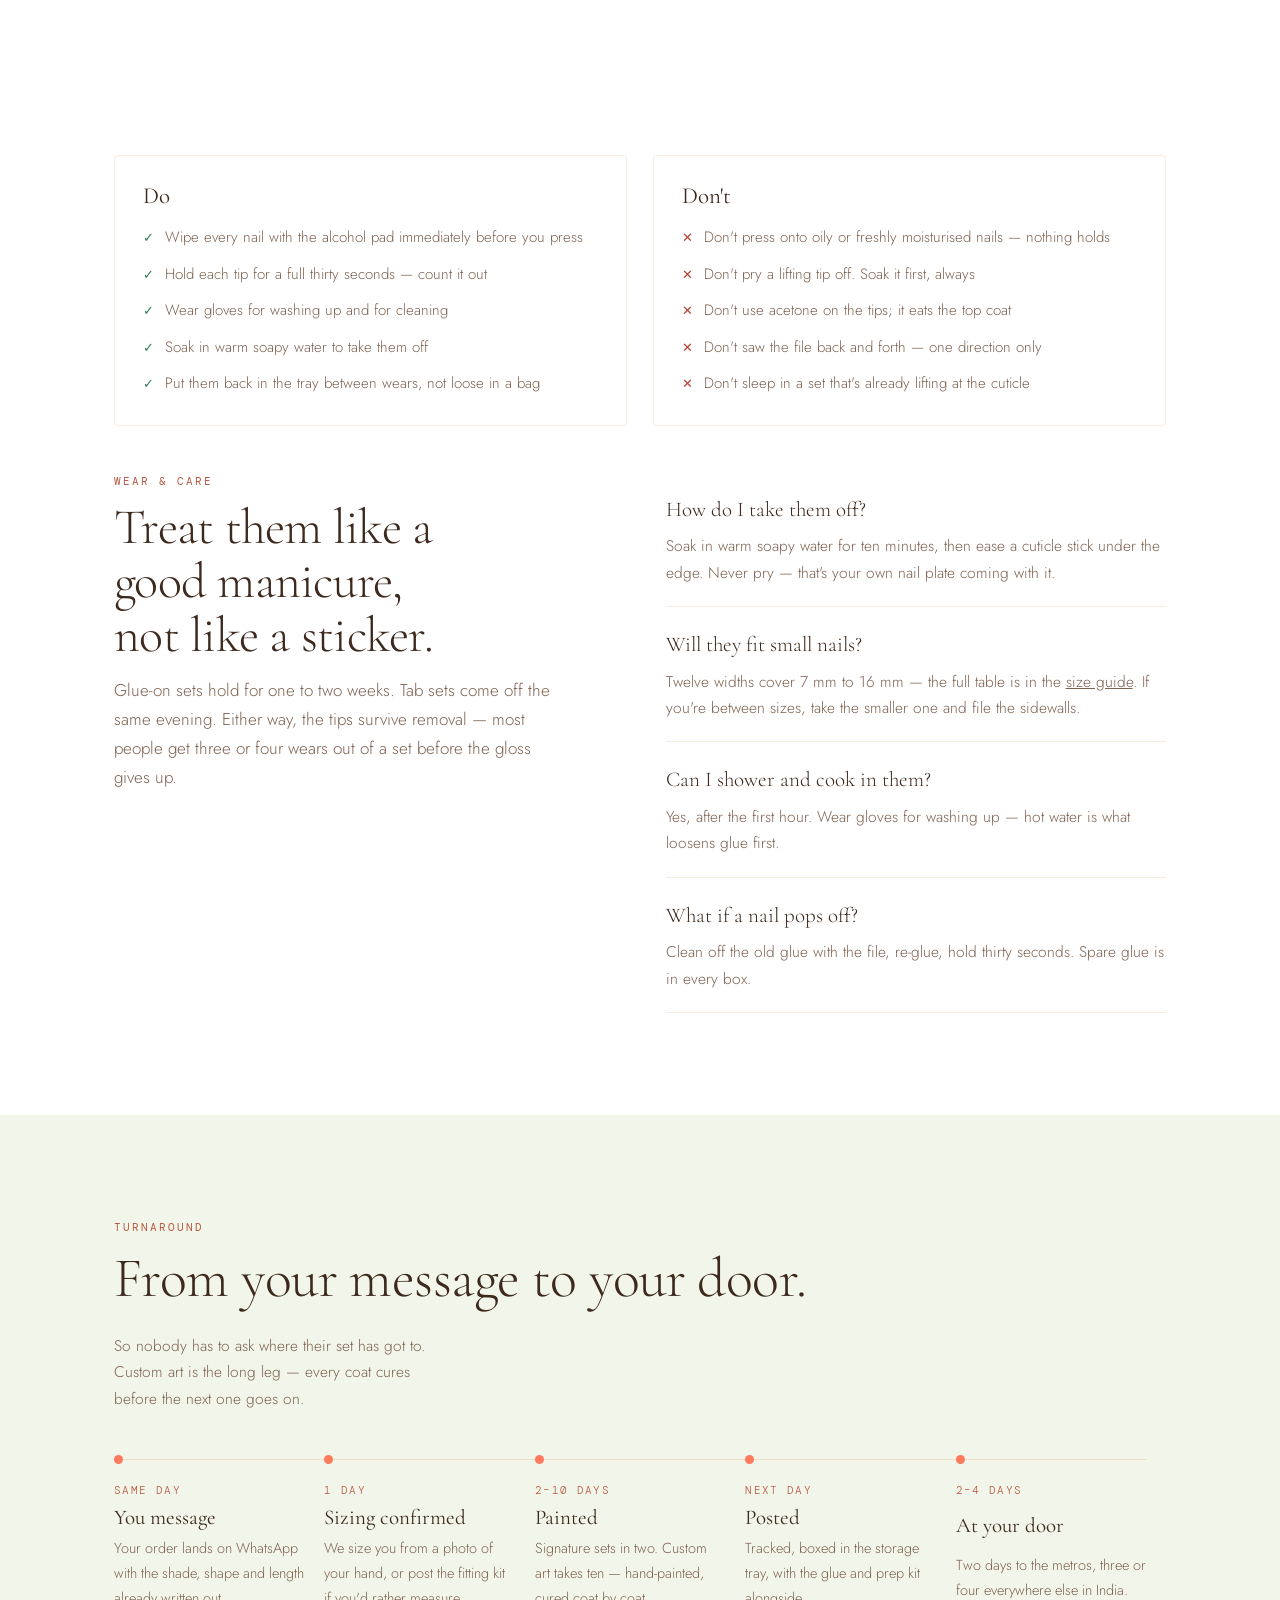
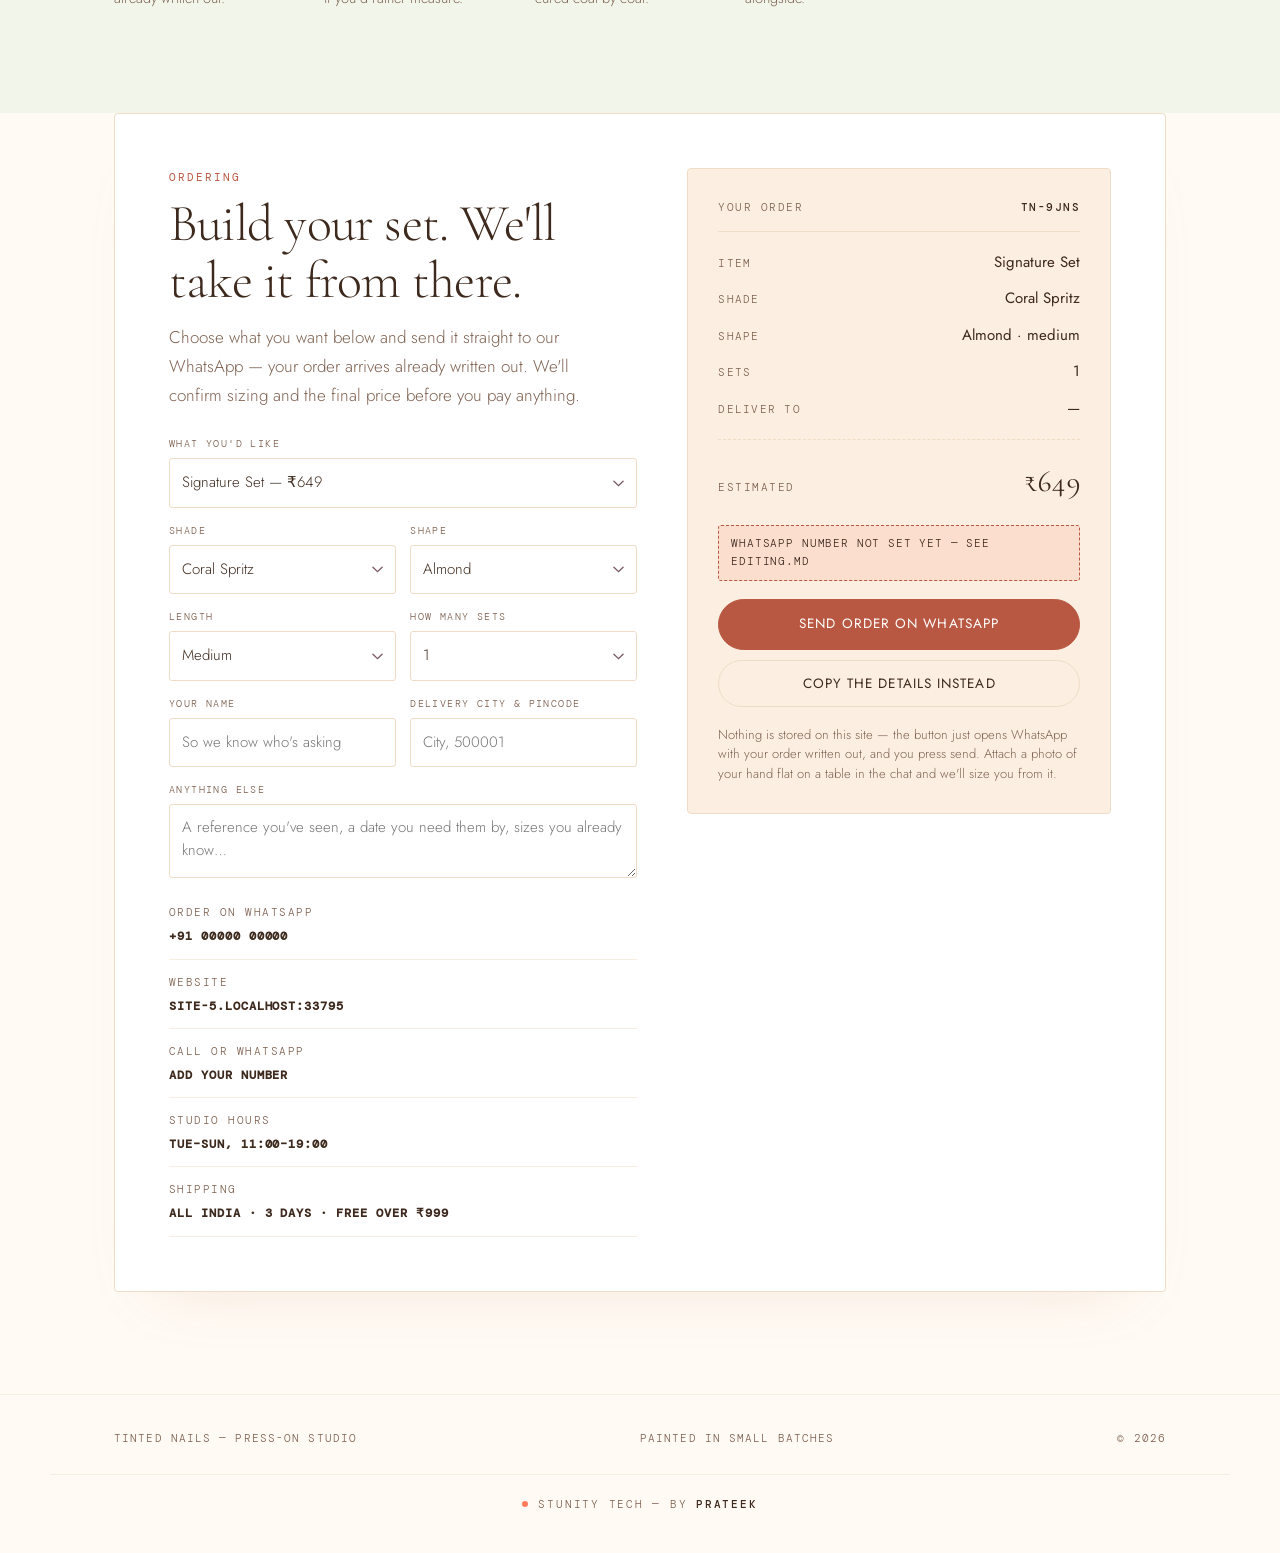
==== commit 91a70e5e: "Warm for everyone, and effects borrowed from the lacquer itself Warm is now the default unconditiona" ====
--- a/index.html
+++ b/index.html
@@ -634,6 +634,85 @@
 @media (prefers-reduced-motion: reduce){
   *,*::before,*::after{animation-duration:.001ms!important;animation-delay:0s!important;transition-duration:.001ms!important}
 }
+/* ─────────── effects ───────────
+   All of these are lacquer behaviour: shine that moves, a coat that sweeps
+   on, a drop spreading. The reduced-motion block at the end switches the
+   lot off, and none of it carries into print. */
+
+/* the tray catches the light where the pointer is */
+.tray{--gx:50%;--gy:30%}
+.tray::after{
+  content:"";position:absolute;inset:0;border-radius:inherit;pointer-events:none;
+  background:radial-gradient(140px 140px at var(--gx) var(--gy),
+    rgba(255,255,255,.55), rgba(255,255,255,0) 68%);
+  mix-blend-mode:soft-light;opacity:0;transition:opacity .4s ease;
+}
+.tray:hover::after{opacity:1}
+
+/* a fresh coat sweeps across the tips the moment a shade is chosen */
+.tray .sheen{position:absolute;inset:0;border-radius:inherit;overflow:hidden;pointer-events:none}
+.tray .sheen::before{
+  content:"";position:absolute;top:-25%;bottom:-25%;width:42%;left:-60%;
+  background:linear-gradient(100deg,transparent,rgba(255,255,255,.8),transparent);
+  transform:skewX(-14deg);opacity:0;
+}
+.tray.wet .sheen::before{animation:sweep .8s cubic-bezier(.32,.72,.3,1)}
+@keyframes sweep{
+  0%{left:-60%;opacity:0}
+  18%{opacity:1}
+  100%{left:120%;opacity:0}
+}
+
+/* picking a shade spreads from the point you touched, like a drop landing */
+.swatch{position:relative;overflow:hidden}
+.swatch::after{
+  content:"";position:absolute;left:var(--rx,50%);top:var(--ry,50%);
+  width:12px;height:12px;margin:-6px 0 0 -6px;border-radius:50%;
+  background:var(--ripple,var(--shade));transform:scale(0);opacity:0;pointer-events:none;
+}
+.swatch.drop::after{animation:drop .62s cubic-bezier(.22,.8,.3,1)}
+@keyframes drop{
+  0%{transform:scale(0);opacity:.42}
+  100%{transform:scale(32);opacity:0}
+}
+
+/* gallery sets fan open under the cursor */
+.tile-art svg{transition:transform .38s cubic-bezier(.2,.85,.3,1)}
+.tile:hover .tile-art svg:nth-child(1){transform:rotate(-14deg) translateY(-5px)}
+.tile:hover .tile-art svg:nth-child(2){transform:translateY(-9px)}
+.tile:hover .tile-art svg:nth-child(3){transform:rotate(14deg) translateY(-5px)}
+
+/* the active tab slides rather than jumping */
+.tabs{position:relative}
+.tabs .pillbg{
+  position:absolute;top:0;left:0;height:100%;width:0;border-radius:999px;
+  background:var(--btn-bg);z-index:0;
+  transition:transform .38s cubic-bezier(.2,.85,.3,1),width .38s cubic-bezier(.2,.85,.3,1),background .5s ease;
+}
+.tabs button{position:relative;z-index:1}
+.tabs button[aria-selected="true"]{background:none;color:var(--btn-fg)}
+
+/* a new tab's sections settle in — transform only, so nothing is ever hidden */
+.panel.enter > *{animation:rise .55s cubic-bezier(.2,.85,.3,1) backwards}
+.panel.enter > *:nth-child(2){animation-delay:.06s}
+.panel.enter > *:nth-child(3){animation-delay:.12s}
+.panel.enter > *:nth-child(4){animation-delay:.18s}
+@keyframes rise{from{transform:translateY(12px)}}
+
+/* buttons take a highlight across as you pass over them */
+.btn{position:relative;overflow:hidden}
+.btn::after{
+  content:"";position:absolute;top:0;bottom:0;width:40%;left:-50%;pointer-events:none;
+  background:linear-gradient(100deg,transparent,rgba(255,255,255,.4),transparent);
+  transform:skewX(-16deg);transition:left .6s cubic-bezier(.3,.7,.3,1);
+}
+.btn:hover::after{left:120%}
+.btn.ghost::after{background:linear-gradient(100deg,transparent,rgba(255,255,255,.18),transparent)}
+
+/* the order total rolls when it changes */
+.slip-total b{transition:transform .25s ease}
+.slip-total b.tick{transform:translateY(-2px) scale(1.04)}
+
 /* ─────────── print ───────────
    The footer is the one thing that must survive every rendering, so in print
    it becomes a running footer: fixed to the page box, it repeats on every
@@ -684,71 +763,6 @@
   section{padding:8mm 0;break-inside:avoid}
   .sizeguide,.dodont,.products,.occasions{break-inside:avoid}
 }
-</style>
-<style>
-.sc-wrap{position:relative;display:inline-block}
-.sc-link{color:inherit;text-decoration:none;
-  border-bottom:1px solid transparent;transition:border-color .18s ease}
-/* the attractor: a slow pulse on the end of the name, so the footer reads as
-   something to touch rather than a static byline. */
-.sc-link::after{content:"";display:inline-block;width:5px;height:5px;
-  margin-left:6px;border-radius:50%;background:currentColor;
-  vertical-align:middle;animation:scPulse 2.6s ease-in-out infinite}
-@keyframes scPulse{0%,100%{opacity:.28;transform:scale(.8)}
-  50%{opacity:1;transform:scale(1.25)}}
-.sc-wrap:hover .sc-link,.sc-wrap:focus-within .sc-link{
-  border-bottom-color:currentColor}
-
-.sc-card{position:absolute;bottom:calc(100% + 12px);left:0;
-  transform:translateY(6px);
-  width:max-content;max-width:min(272px,86vw);
-  display:grid;gap:7px;padding:14px 16px;
-  text-align:left;text-transform:none;letter-spacing:normal;line-height:1.45;
-  background:var(--sc-card-bg,#fdfdfb);color:var(--sc-card-ink,#1b1b1b);
-  border:1px solid rgba(128,128,128,.26);border-radius:12px;
-  box-shadow:0 12px 34px rgba(0,0,0,.22);
-  opacity:0;visibility:hidden;pointer-events:none;z-index:60;
-  transition:opacity .2s ease,transform .2s ease,visibility .2s}
-.sc-wrap:hover .sc-card,.sc-wrap:focus-within .sc-card{
-  opacity:1;visibility:visible;pointer-events:auto;
-  transform:translateY(0)}
-.sc-card::after{content:"";position:absolute;top:100%;left:22px;
-  border:6px solid transparent;
-  border-top-color:var(--sc-card-bg,#fdfdfb)}
-.sc-card b{font-size:12px;letter-spacing:.14em;text-transform:uppercase;
-  font-weight:600}
-.sc-card i{font-style:normal;font-size:12.5px;opacity:.72}
-.sc-acts{display:flex;flex-wrap:wrap;gap:6px;margin-top:3px}
-.sc-acts a{font-size:12px;text-decoration:none;color:inherit;
-  padding:4px 9px;border-radius:999px;
-  border:1px solid rgba(128,128,128,.34);
-  transition:background .16s ease,border-color .16s ease}
-.sc-acts a:hover{background:rgba(128,128,128,.14);
-  border-color:rgba(128,128,128,.6)}
-.sc-link:focus-visible,.sc-acts a:focus-visible{
-  outline:1px solid currentColor;outline-offset:3px;border-radius:2px}
-
-/* On touch the card is opened by tap (see the script), so it keeps the same
-   shape it has on a pointer device. Only the tap targets grow. */
-@media (hover:none){
-  .sc-acts a{padding:7px 12px}
-  .sc-card{gap:9px;padding:15px 17px}
-}
-@media (prefers-reduced-motion:reduce){
-  .sc-link::after{animation:none}
-  .sc-card{transition:none}
-}
-@media print{
-  .sc-card{display:none!important}
-  .sc-link::after{display:none!important}
-  .sc-link{border-bottom:0!important;text-decoration:none!important;
-    color:inherit!important}
-}
-.sc-card{z-index:9999}
-/* When the script flips the card below the credit (no room above), the
-   little pointer has to move to the top edge with it. */
-.sc-card.sc-below::after{top:auto;bottom:100%;
-  border-top-color:transparent;border-bottom-color:var(--sc-card-bg,#fdfdfb)}
 </style>
 </head>
 <body>
@@ -817,6 +831,7 @@
       </div>
 
       <figure class="tray" style="margin:0">
+        <div class="sheen" aria-hidden="true"></div>
         <figcaption class="tray-head">
           <span class="name" id="trayName">Cherry Cordial</span>
           <span class="eyebrow" id="trayFinish">Crème · 2 coats</span>
@@ -1313,7 +1328,7 @@
     <span>© 2026</span>
   </div>
   <div class="wrap credit">
-    <span class="cdot"></span><span><span class="sc-wrap"><a class="sc-link" href="https://stunity-tech.hedaprateek.workers.dev" target="_blank" rel="noopener">Stunity Tech</a><span class="sc-card" role="note"><b>Stunity Tech</b><i>Small tools, built one at a time.</i><span class="sc-acts"><a href="https://stunity-tech.hedaprateek.workers.dev" target="_blank" rel="noopener">Site &#8599;</a><a href="mailto:prateekheda@yahoo.com">Email</a><a href="https://wa.me/919021306979" target="_blank" rel="noopener">WhatsApp</a></span></span></span> — by <b>Prateek</b></span>
+    <span class="cdot"></span><span>Stunity Tech — by <b>Prateek</b></span>
   </div>
 </footer>
 
@@ -1704,6 +1719,7 @@
   paintWear(s.h);
   fShade.value = String(i);          /* keep the order form on the same shade */
   updateSlip();
+  wetSweep();
 }
 
 /* ─────────── shade finder ───────────
@@ -1843,8 +1859,7 @@
   document.getElementById("slipQty").textContent = qtyRaw;
   document.getElementById("slipTo").textContent = fCity.value.trim() || "—";
   document.getElementById("slipTotalLabel").textContent = it.from ? "From" : "Estimated";
-  document.getElementById("slipTotal").textContent =
-    money(it.price * qty) + (qtyRaw === "5+" ? "+" : "");
+  setTotal(document.getElementById("slipTotal"), it.price * qty, qtyRaw === "5+" ? "+" : "");
   waSend.href = "https://wa.me/" + SITE.whatsapp + "?text=" + encodeURIComponent(orderMessage());
 }
 
@@ -1875,6 +1890,10 @@
    Each palette re-points the neutrals and the section washes. The accent is
    never set here — that comes from whichever lacquer is chosen on the shade
    card — so a theme only decides what the shade is sitting on. */
+/* bumped when the default changed, so a stale saved choice doesn't
+   keep an old visitor off the new default */
+const THEME_KEY = "tn-theme-2";
+
 const PALETTES = {
   warm: {
     label:"Warm", mode:"light", shade:"Coral Spritz",
@@ -1921,7 +1940,7 @@
   root.setAttribute("data-theme", p.mode);
   document.querySelectorAll("#themeRow button").forEach(b =>
     b.setAttribute("aria-pressed", b.dataset.theme === key ? "true" : "false"));
-  if(remember) try{ localStorage.setItem("tn-theme", key); }catch{}
+  if(remember) try{ localStorage.setItem(THEME_KEY, key); }catch{}
 }
 
 function buildThemes(){
@@ -2018,6 +2037,88 @@
   if(goToSection(id)){ e.preventDefault(); history.replaceState(null, "", "#" + id); }
 });
 
+/* ─────────── effects ───────────
+   Everything here is decoration and knows it: each one checks REDUCED first,
+   and the page is complete and usable with the whole block removed. */
+const REDUCED = matchMedia("(prefers-reduced-motion: reduce)").matches;
+const trayEl = document.querySelector(".tray");
+
+/* a fresh coat sweeping across the tips, whenever a shade is applied */
+function wetSweep(){
+  if(REDUCED || !trayEl) return;
+  trayEl.classList.remove("wet");
+  void trayEl.offsetWidth;          /* forces the animation to restart */
+  trayEl.classList.add("wet");
+}
+
+/* the total counts to its new figure instead of snapping */
+function setTotal(el, value, suffix){
+  const prev = Number(el.dataset.v || 0);
+  el.dataset.v = value;
+  if(REDUCED || prev === value){ el.textContent = money(value) + suffix; return; }
+  el.classList.add("tick");
+  setTimeout(() => el.classList.remove("tick"), 260);
+  const t0 = performance.now(), dur = 340;
+  (function step(now){
+    const p = Math.min(1, (now - t0) / dur);
+    const e = 1 - Math.pow(1 - p, 3);
+    el.textContent = money(Math.round(prev + (value - prev) * e)) + suffix;
+    if(p < 1) requestAnimationFrame(step);
+  })(t0);
+}
+
+/* a drop of polish spreading from wherever the swatch was touched */
+grid.addEventListener("pointerdown", e => {
+  const b = e.target.closest(".swatch");
+  if(!b || REDUCED) return;
+  const r = b.getBoundingClientRect();
+  b.style.setProperty("--rx", (e.clientX - r.left) + "px");
+  b.style.setProperty("--ry", (e.clientY - r.top) + "px");
+  b.style.setProperty("--ripple", SHADES[+b.dataset.i].h);
+  b.classList.remove("drop");
+  void b.offsetWidth;
+  b.classList.add("drop");
+});
+
+/* the tray catches the light where the pointer is — pointers only, no touch */
+if(trayEl && !REDUCED && matchMedia("(hover:hover)").matches){
+  trayEl.addEventListener("pointermove", e => {
+    const r = trayEl.getBoundingClientRect();
+    trayEl.style.setProperty("--gx", ((e.clientX - r.left) / r.width  * 100).toFixed(1) + "%");
+    trayEl.style.setProperty("--gy", ((e.clientY - r.top)  / r.height * 100).toFixed(1) + "%");
+  });
+}
+
+/* the tab pill slides, and a newly opened panel settles in.
+   Both watch aria-selected rather than hooking into showTab, so keyboard
+   navigation and deep links get the same treatment for free. */
+const tabRowEl = document.getElementById("tabRow");
+const pill = document.createElement("div");
+pill.className = "pillbg";
+tabRowEl.appendChild(pill);
+
+function movePill(){
+  const b = tabRowEl.querySelector('button[aria-selected="true"]');
+  if(!b) return;
+  pill.style.width = b.offsetWidth + "px";
+  pill.style.transform = "translateX(" + b.offsetLeft + "px)";
+}
+
+function enterPanel(){
+  const b = tabRowEl.querySelector('button[aria-selected="true"]');
+  const p = b && document.getElementById("panel-" + b.dataset.tab);
+  if(!p || REDUCED) return;
+  p.classList.remove("enter");
+  void p.offsetWidth;
+  p.classList.add("enter");
+  setTimeout(() => p.classList.remove("enter"), 1000);
+}
+
+new MutationObserver(() => { movePill(); enterPanel(); })
+  .observe(tabRowEl, {subtree:true, attributes:true, attributeFilter:["aria-selected"]});
+addEventListener("resize", movePill);
+if(document.fonts && document.fonts.ready) document.fonts.ready.then(movePill);
+
 chipRow(document.getElementById("qTone"), "tone",     FINDER.tone);
 chipRow(document.getElementById("qOcc"),  "occasion", FINDER.occasion);
 chipRow(document.getElementById("qLen"),  "length",   FINDER.length);
@@ -2033,9 +2134,10 @@
 buildTabs();
 
 let savedTheme = null;
-try{ savedTheme = localStorage.getItem("tn-theme"); }catch{}
-const startTheme = PALETTES[savedTheme] ? savedTheme
-  : (matchMedia("(prefers-color-scheme: dark)").matches ? "ember" : "warm");
+try{ savedTheme = localStorage.getItem(THEME_KEY); }catch{}
+/* Warm is the default for everyone — dark-mode visitors included. Ember and
+   Midnight stay one tap away in the header for anyone who wants them. */
+const startTheme = PALETTES[savedTheme] ? savedTheme : "warm";
 setTheme(startTheme, false);
 
 const startShade = SHADES.findIndex(s => s.n === PALETTES[startTheme].shade);
@@ -2045,99 +2147,5 @@
 const hash = location.hash.slice(1);
 if(!(hash && goToSection(hash))) showTab(TABS[0].k, false);
 </script>
-<script>
-/* Card portal + positioner.
-   The card is moved to <body> while open: position:fixed alone is not enough
-   because a transformed ancestor (heirloom zooms with one) becomes the
-   containing block for fixed descendants. Moving the node escapes transforms,
-   overflow:hidden and stacking contexts together. Since it then leaves
-   .sc-wrap, the CSS :hover rule cannot reach it and visibility is set inline.
-   Pointer devices open on hover; touch devices open on tap. */
-(function(){
-  var M = 10, GAP = 12, T = null;
-  var fine = !window.matchMedia ||
-             matchMedia("(hover:hover) and (pointer:fine)").matches;
-  var list = document.querySelectorAll(".sc-wrap");
-  if (!list.length) return;
-
-  function isOpen(w){ return !!w.__scCard && w.__scCard.parentElement === document.body; }
-
-  function show(w){
-    var c = w.__scCard; if (!c) return;
-    clearTimeout(T);
-    if (c.parentElement !== document.body) document.body.appendChild(c);
-    c.style.position = "fixed"; c.style.bottom = "auto"; c.style.right = "auto";
-    c.style.transform = "none"; c.style.opacity = "1";
-    c.style.visibility = "visible"; c.style.pointerEvents = "auto";
-    c.style.maxWidth = (innerWidth - M * 2) + "px";
-    c.style.left = "0px"; c.style.top = "0px";
-    var t = w.getBoundingClientRect(), r = c.getBoundingClientRect();
-    var x = t.left + t.width / 2 - r.width / 2;
-    x = Math.max(M, Math.min(x, innerWidth - r.width - M));
-    var y = t.top - r.height - GAP, below = false;
-    if (y < M) { y = t.bottom + GAP; below = true; }
-    c.classList.toggle("sc-below", below);
-    c.style.left = Math.round(x) + "px";
-    c.style.top  = Math.round(y) + "px";
-    w.__trigger && w.__trigger.setAttribute("aria-expanded", "true");
-  }
-
-  function hide(w){
-    var c = w.__scCard; if (!c) return;
-    c.removeAttribute("style"); c.classList.remove("sc-below");
-    if (c.parentElement === document.body) w.appendChild(c);
-    w.__trigger && w.__trigger.setAttribute("aria-expanded", "false");
-  }
-  function hideAll(except){
-    for (var i = 0; i < list.length; i++) if (list[i] !== except) hide(list[i]);
-  }
-  function arm(w){ clearTimeout(T); T = setTimeout(function(){ hide(w); }, 120); }
-
-  for (var i = 0; i < list.length; i++) (function(w){
-    var c = w.querySelector(".sc-card");
-    var a = w.querySelector(".sc-link");
-    w.__scCard = c; w.__trigger = a;
-    if (a) { a.setAttribute("aria-expanded", "false"); }
-    if (!c) return;
-
-    if (fine) {
-      w.addEventListener("pointerenter", function(){ show(w); });
-      w.addEventListener("pointerleave", function(){ arm(w); });
-      c.addEventListener("pointerenter", function(){ clearTimeout(T); });
-      c.addEventListener("pointerleave", function(){ arm(w); });
-    } else if (a) {
-      /* First tap reveals the card rather than leaving for the site; a second
-         tap on the name goes there. Taps on the card actions always work. */
-      a.addEventListener("click", function(e){
-        if (!isOpen(w)) { e.preventDefault(); hideAll(w); show(w); }
-      });
-      document.addEventListener("click", function(e){
-        if (isOpen(w) && !w.contains(e.target) && !c.contains(e.target)) hide(w);
-      }, true);
-    }
-
-    w.addEventListener("focusin", function(){ show(w); });
-    w.addEventListener("focusout", function(){
-      setTimeout(function(){
-        if (!w.contains(document.activeElement) && !c.contains(document.activeElement)) hide(w);
-      }, 0);
-    });
-    c.addEventListener("focusin",  function(){ clearTimeout(T); });
-    c.addEventListener("focusout", function(){
-      setTimeout(function(){
-        if (!w.contains(document.activeElement) && !c.contains(document.activeElement)) hide(w);
-      }, 0);
-    });
-  })(list[i]);
-
-  addEventListener("keydown", function(e){ if (e.key === "Escape") hideAll(null); });
-  addEventListener("scroll", function(){
-    for (var i = 0; i < list.length; i++) if (isOpen(list[i])) show(list[i]);
-  }, {passive:true});
-  addEventListener("resize", function(){
-    for (var i = 0; i < list.length; i++) if (isOpen(list[i])) show(list[i]);
-  });
-})();
-</script>
 </body>
 </html>
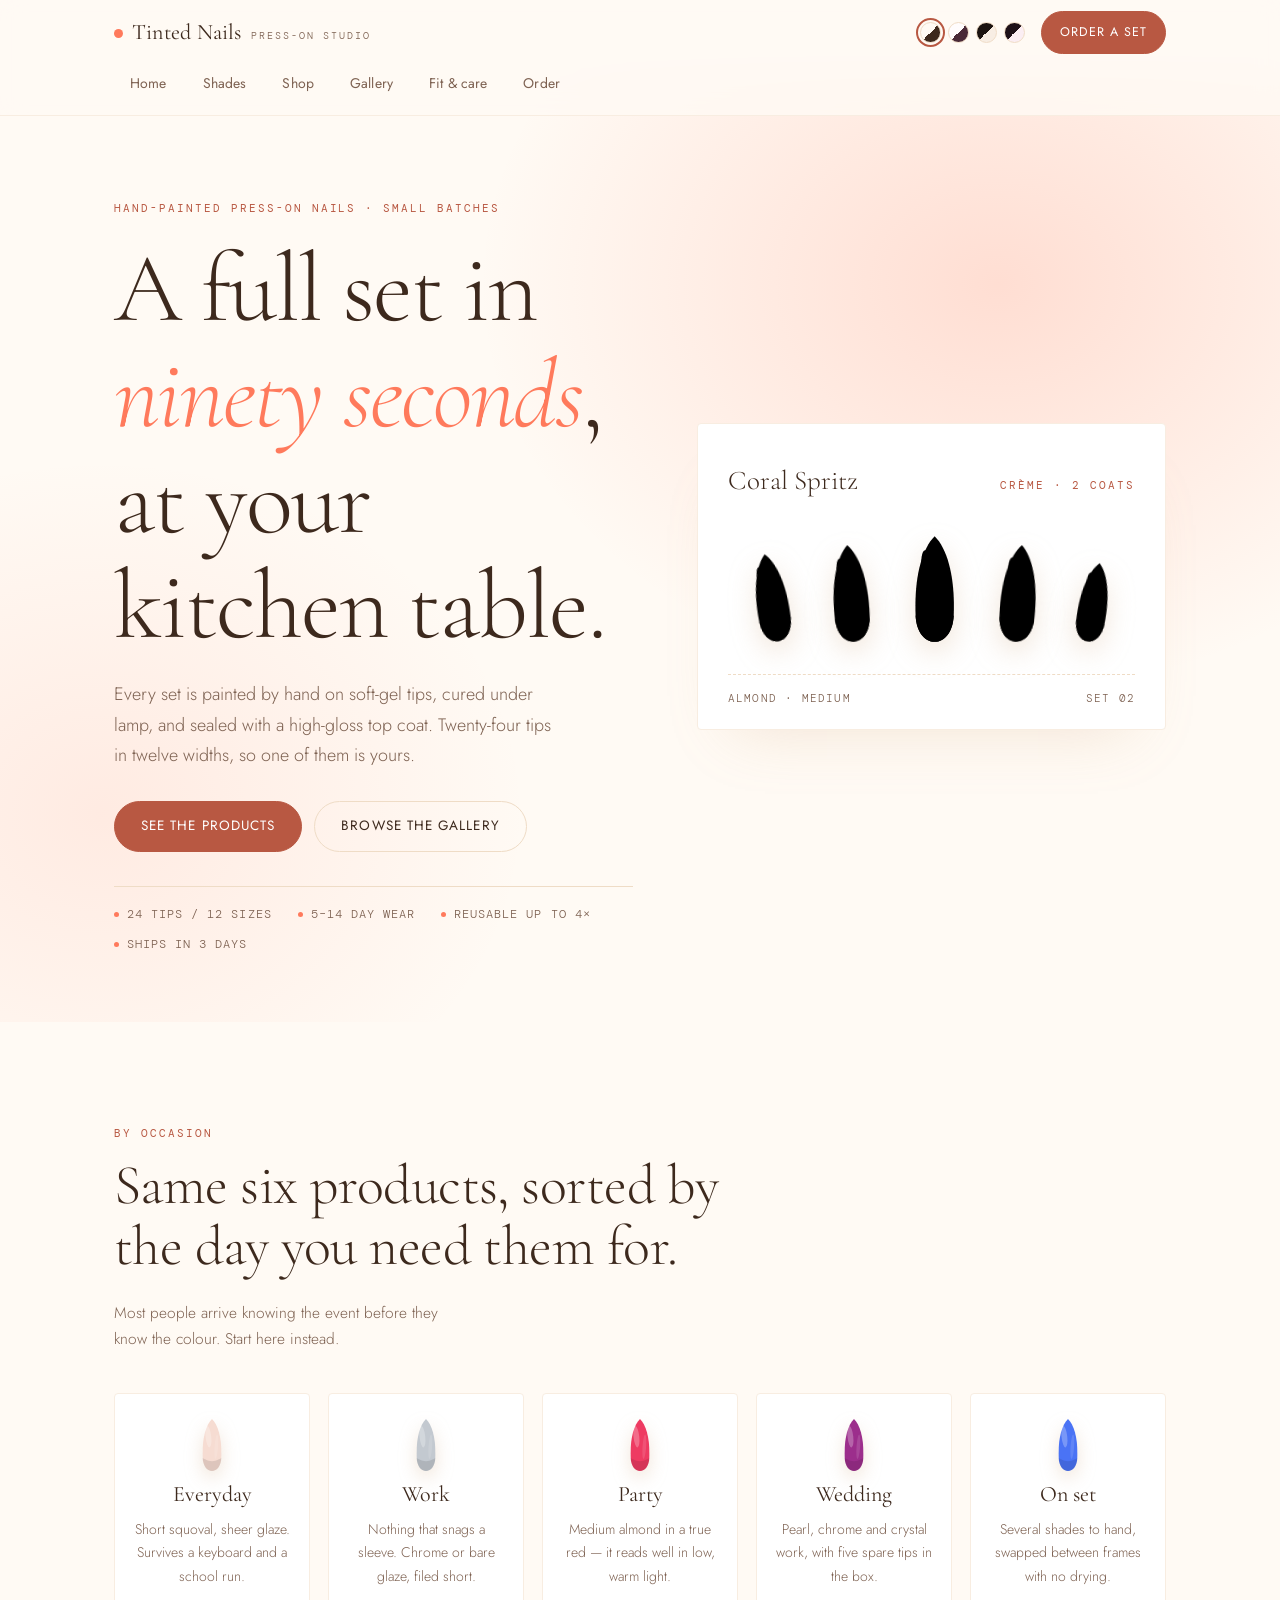
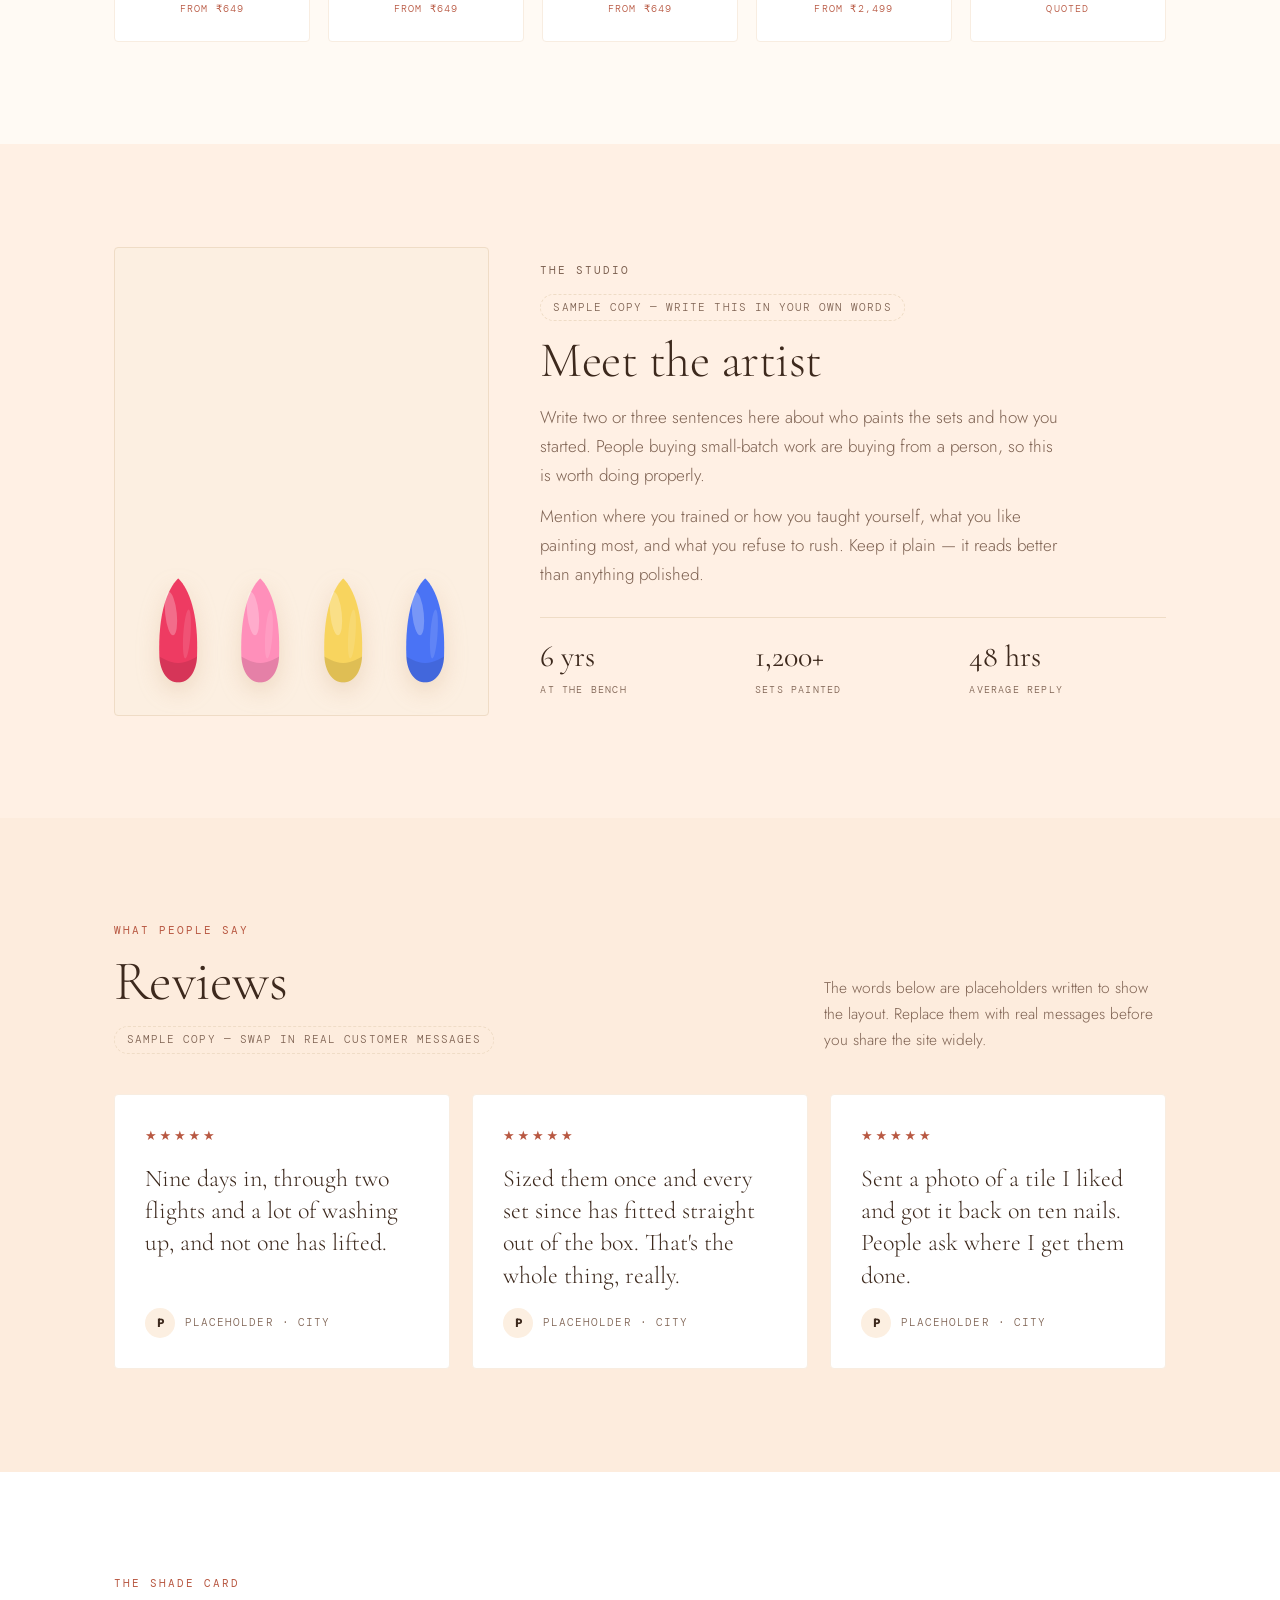
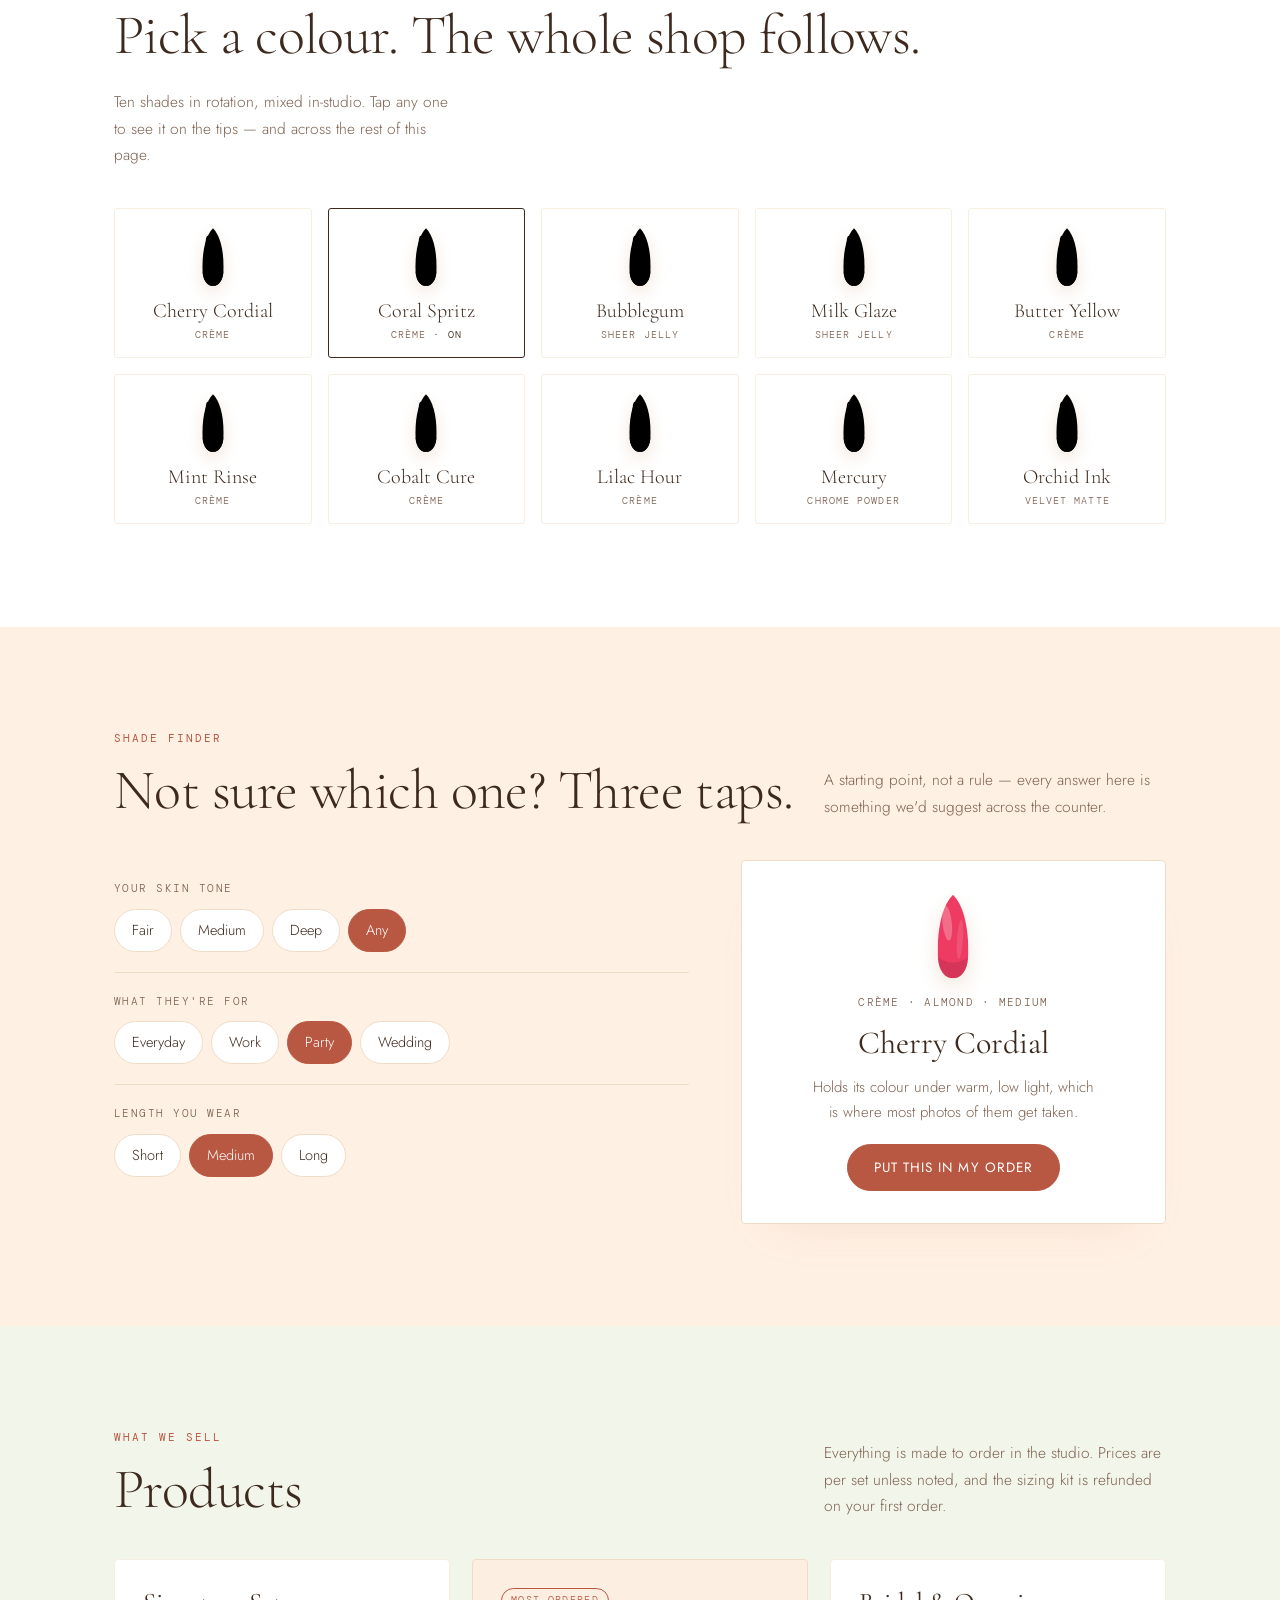
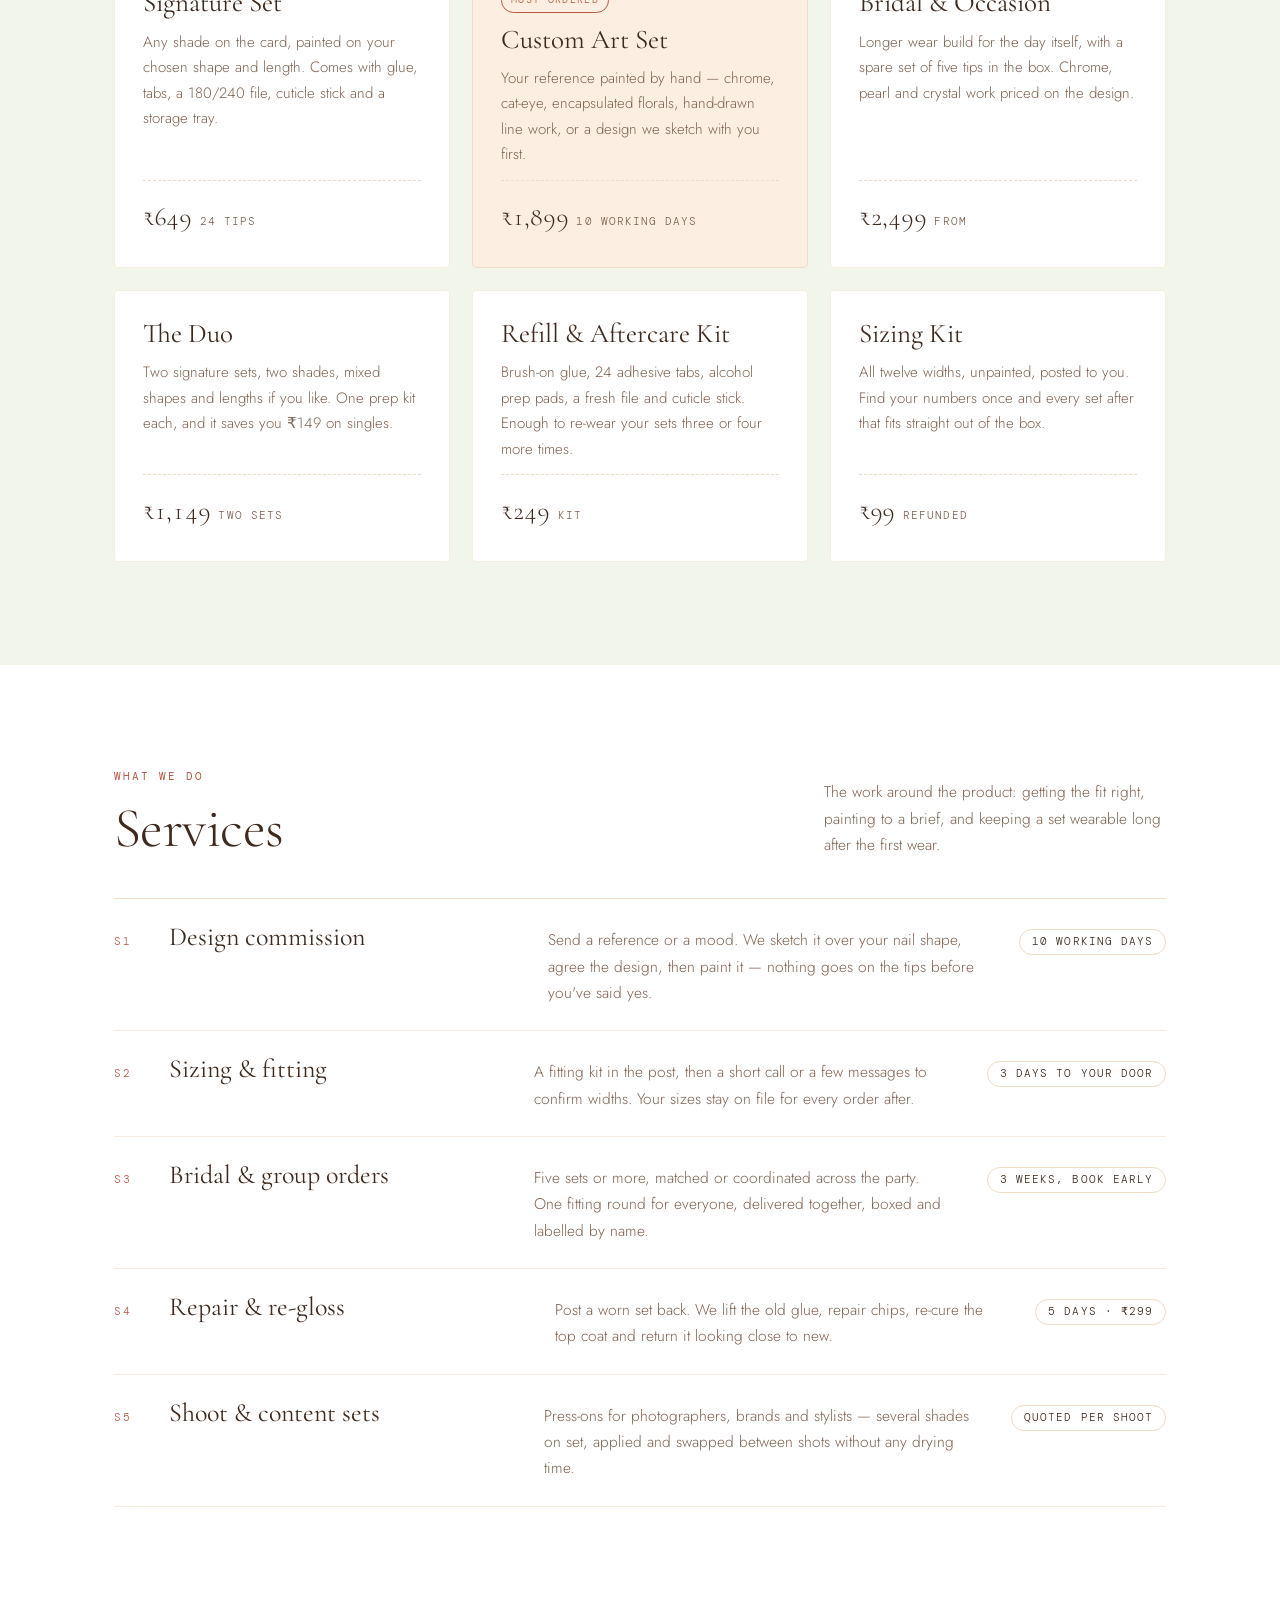
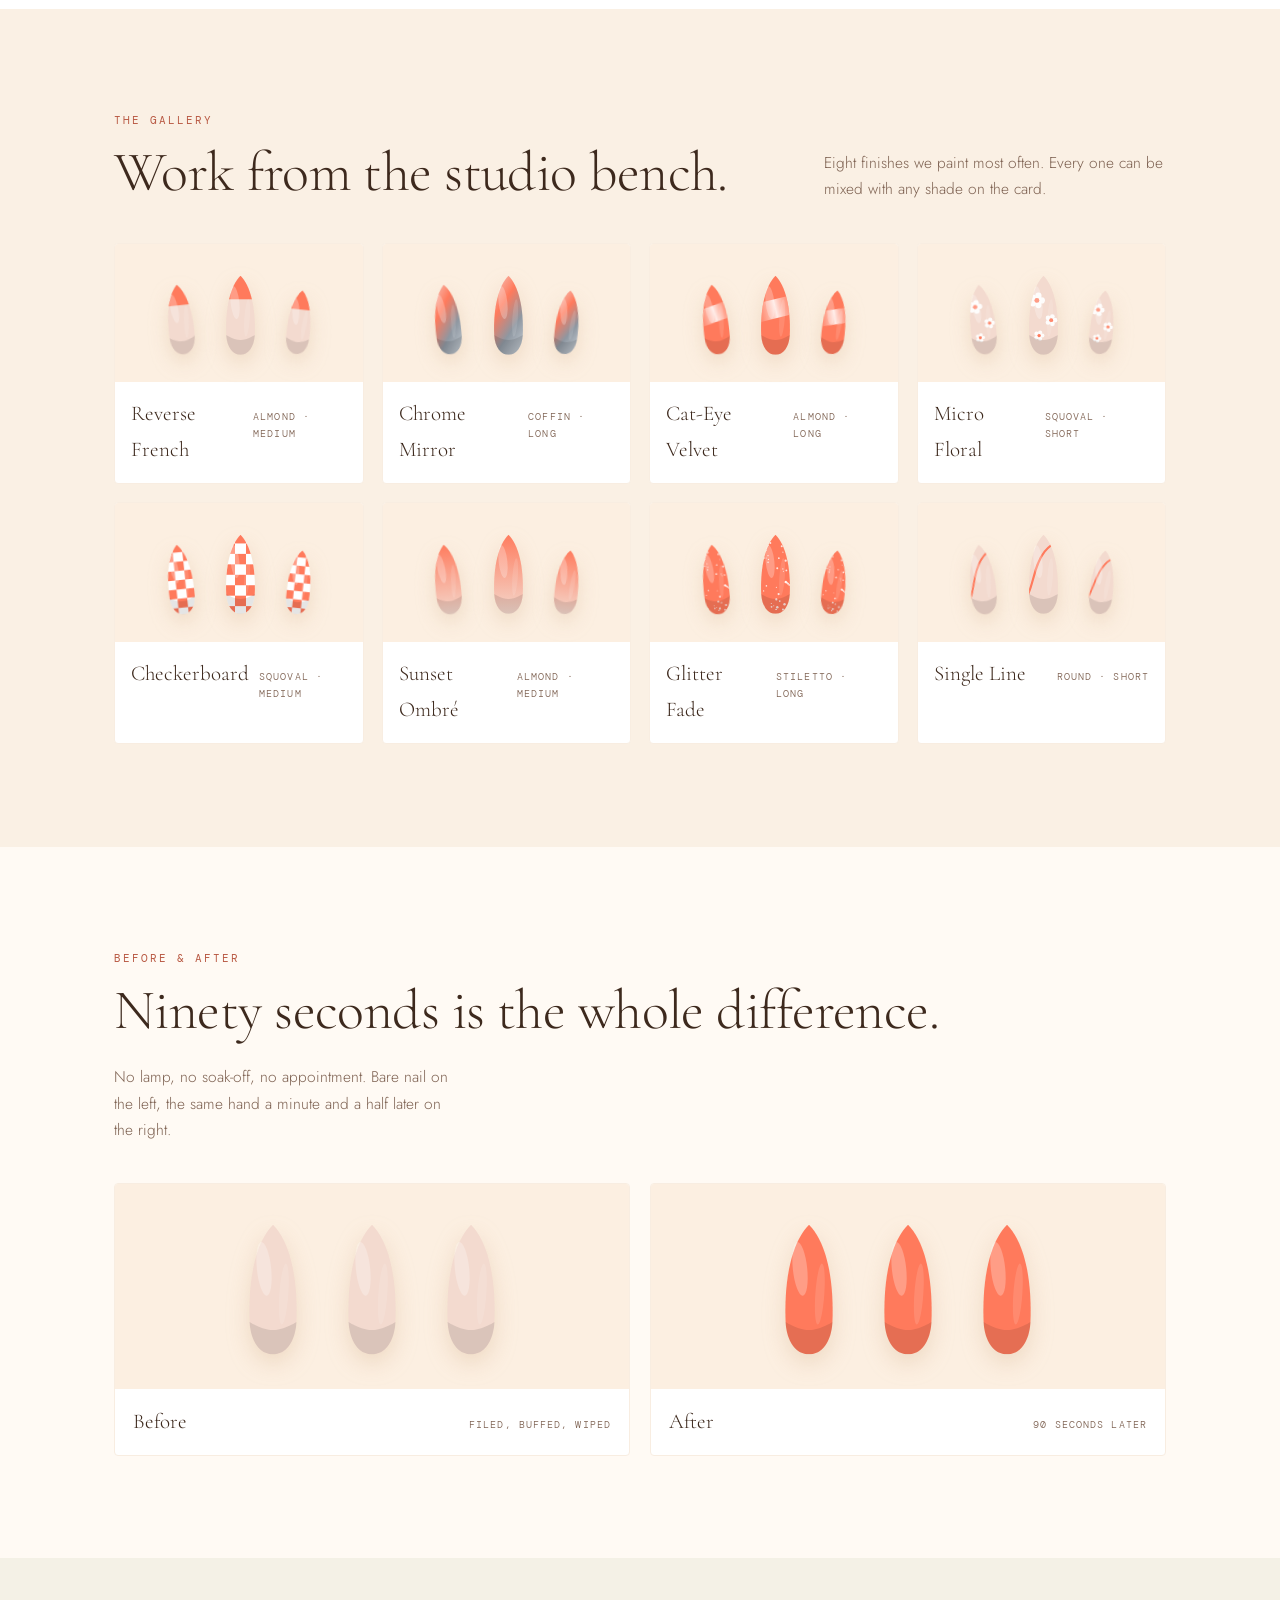
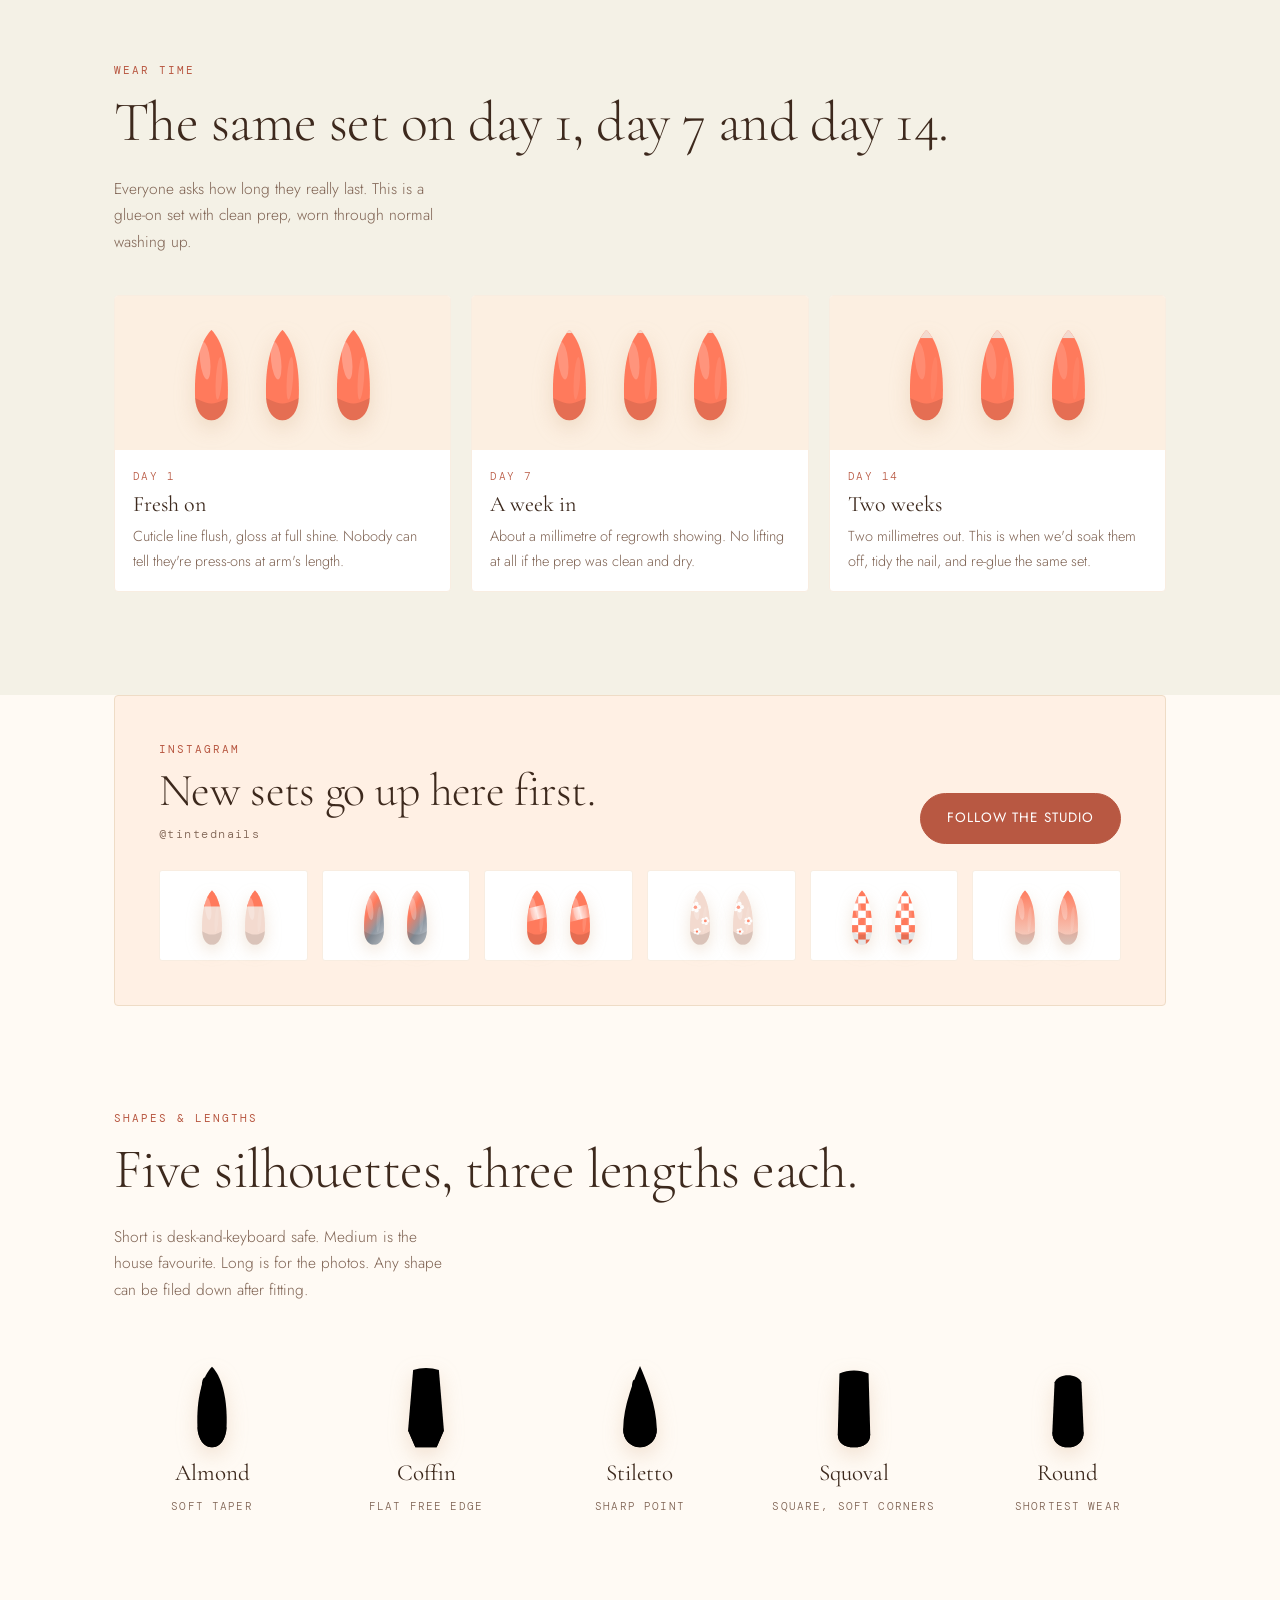
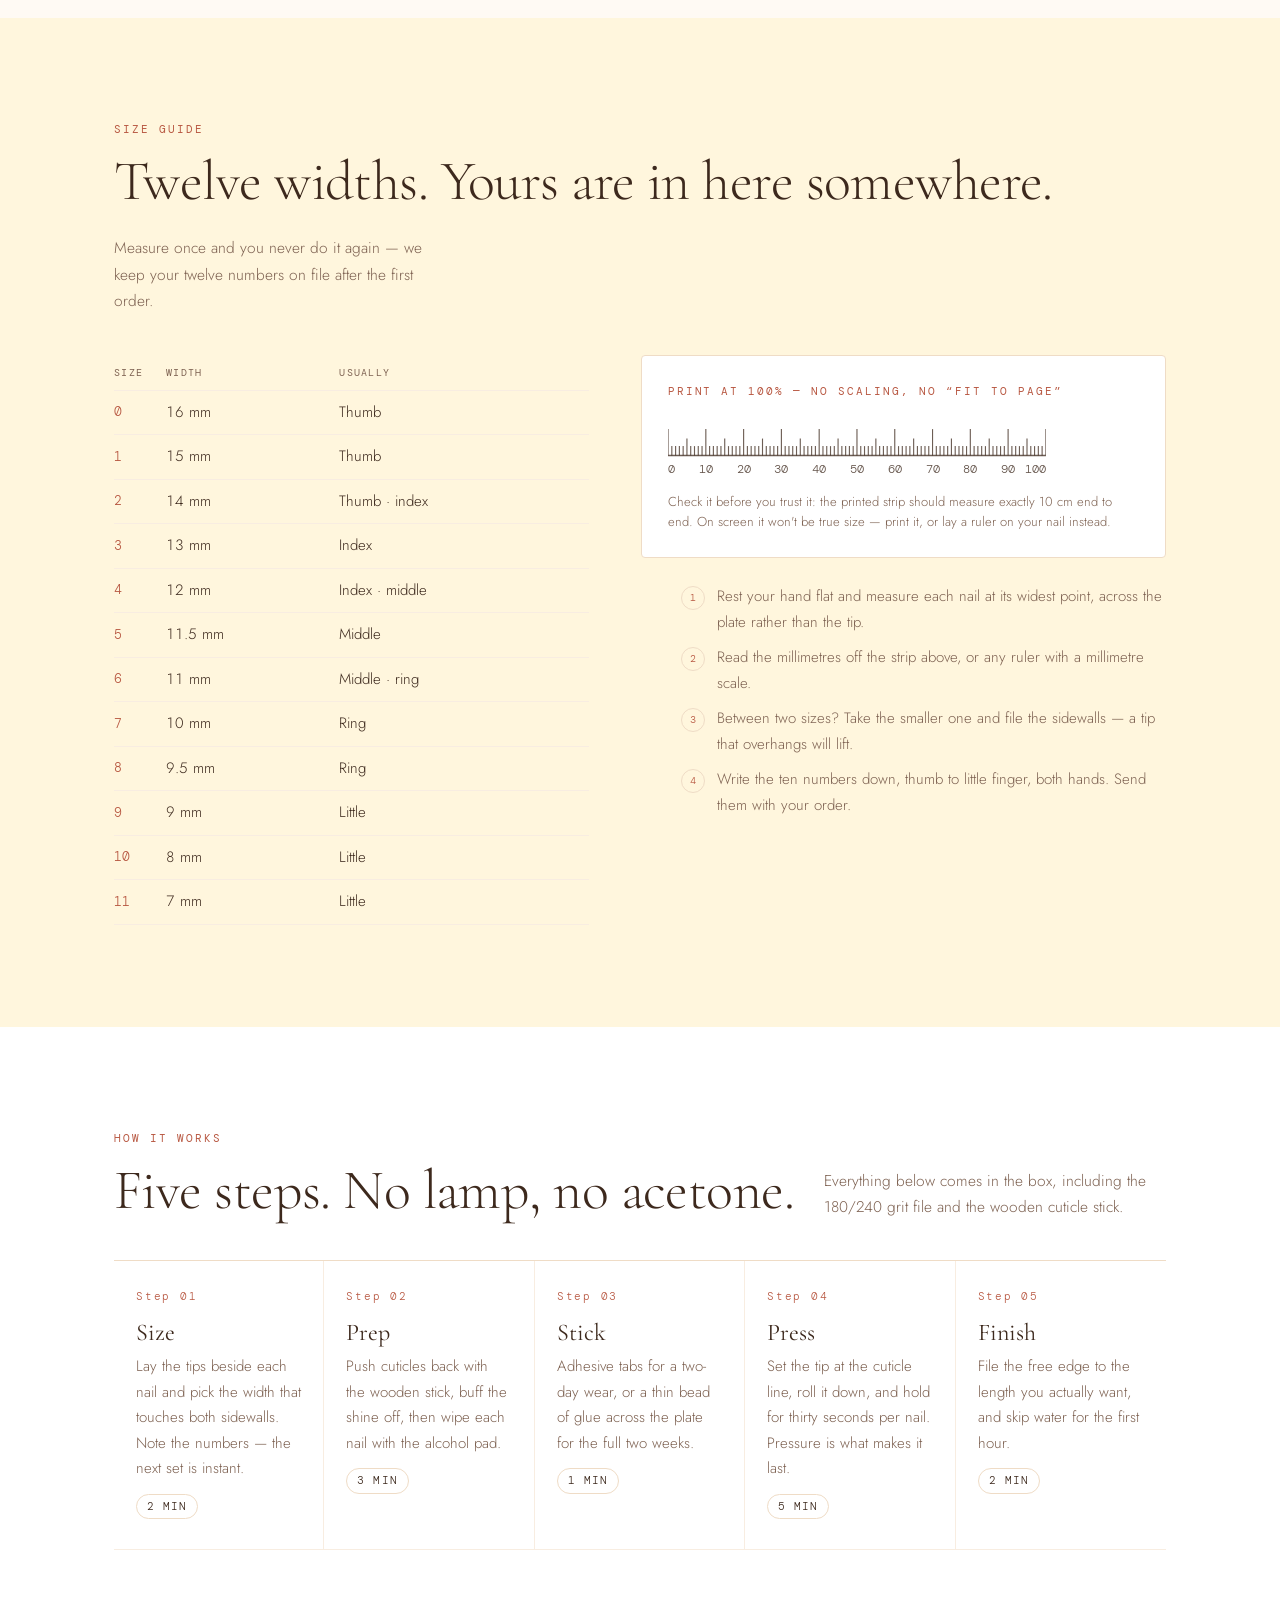
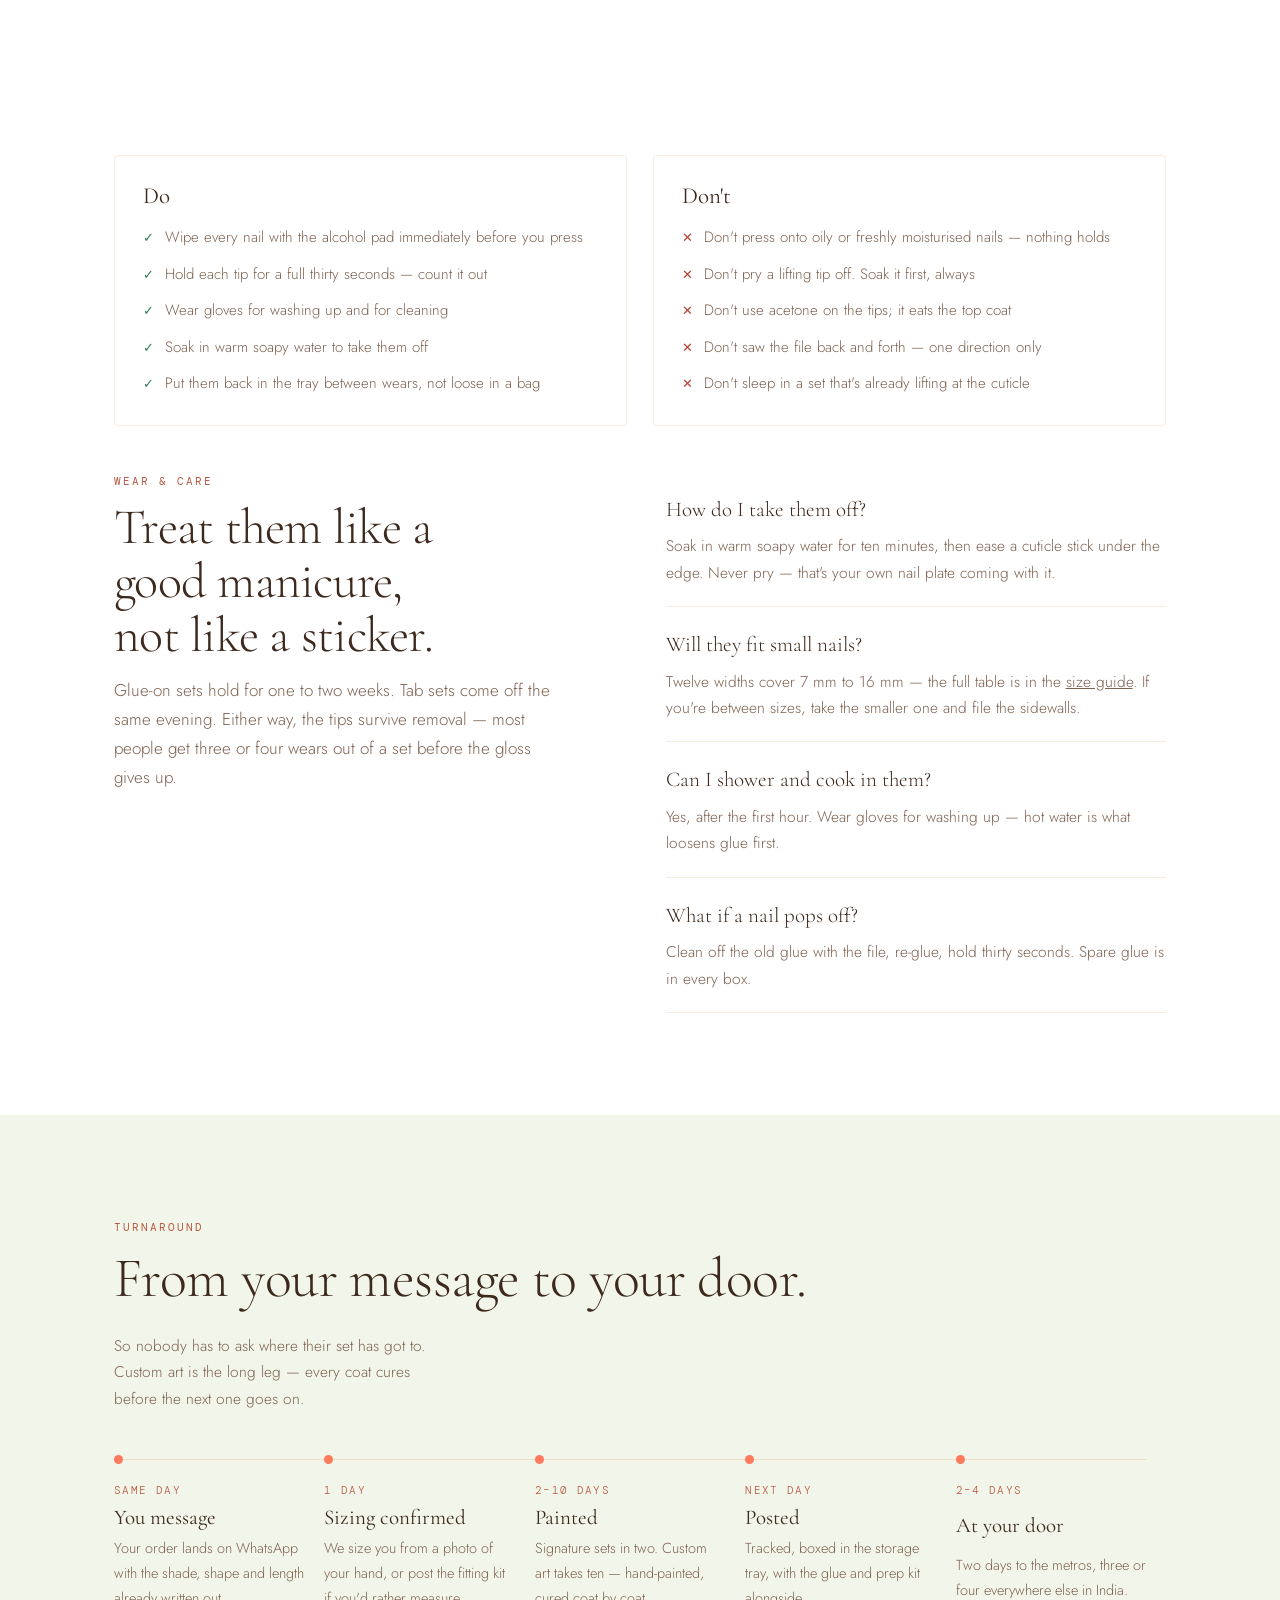
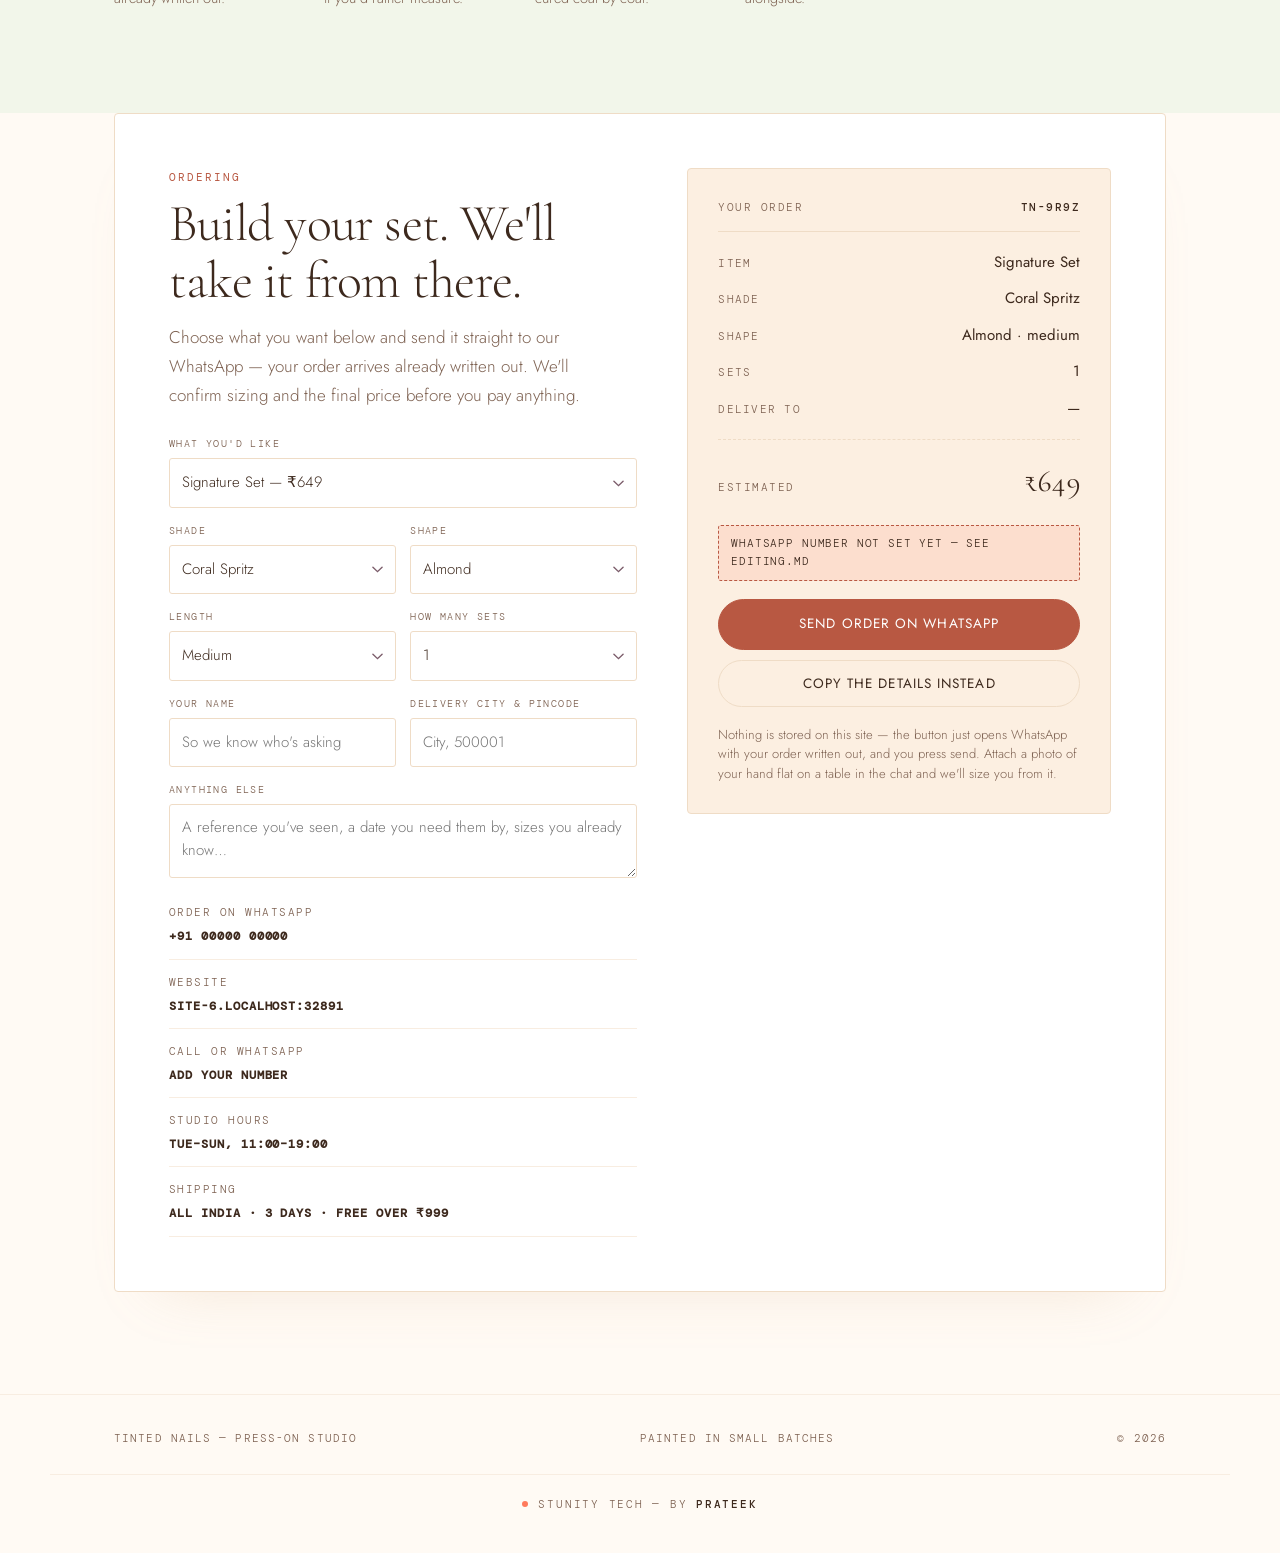
==== commit a8b6c0c4: "Stop the tab bar hiding itself Two ways it was going missing. The selected tab could sit off the edg" ====
--- a/index.html
+++ b/index.html
@@ -184,7 +184,9 @@
 .themes button[aria-pressed="true"]{outline:2px solid var(--shade-text);outline-offset:2px}
 
 .panel{display:block}
-html{scroll-behavior:smooth;scroll-padding-top:118px}
+/* --headh is measured in the script, so an anchor never lands under the bar
+   however tall it has wrapped to */
+html{scroll-behavior:smooth;scroll-padding-top:calc(var(--headh,104px) + 18px)}
 @media (prefers-reduced-motion: reduce){html{scroll-behavior:auto}}
 
 /* ─────────── buttons ─────────── */
@@ -2114,10 +2116,29 @@
   setTimeout(() => p.classList.remove("enter"), 1000);
 }
 
-new MutationObserver(() => { movePill(); enterPanel(); })
+/* with six tabs on a narrow screen the strip scrolls sideways, so the
+   selected tab has to be brought into view or it sits off the edge */
+function revealTab(){
+  const b = tabRowEl.querySelector('button[aria-selected="true"]');
+  if(!b) return;
+  const left = b.offsetLeft - (tabRowEl.clientWidth - b.offsetWidth) / 2;
+  tabRowEl.scrollTo({left:Math.max(0, left), behavior:REDUCED ? "auto" : "smooth"});
+}
+
+/* the bar wraps to two rows, and to three on a small phone — measure it
+   rather than guessing, so anchored sections never land underneath it */
+const headEl = document.querySelector("header");
+function measureHead(){
+  root.style.setProperty("--headh", headEl.offsetHeight + "px");
+}
+
+new MutationObserver(() => { movePill(); enterPanel(); revealTab(); })
   .observe(tabRowEl, {subtree:true, attributes:true, attributeFilter:["aria-selected"]});
-addEventListener("resize", movePill);
-if(document.fonts && document.fonts.ready) document.fonts.ready.then(movePill);
+addEventListener("resize", () => { movePill(); measureHead(); });
+if(window.ResizeObserver) new ResizeObserver(measureHead).observe(headEl);
+if(document.fonts && document.fonts.ready)
+  document.fonts.ready.then(() => { movePill(); measureHead(); });
+measureHead();
 
 chipRow(document.getElementById("qTone"), "tone",     FINDER.tone);
 chipRow(document.getElementById("qOcc"),  "occasion", FINDER.occasion);
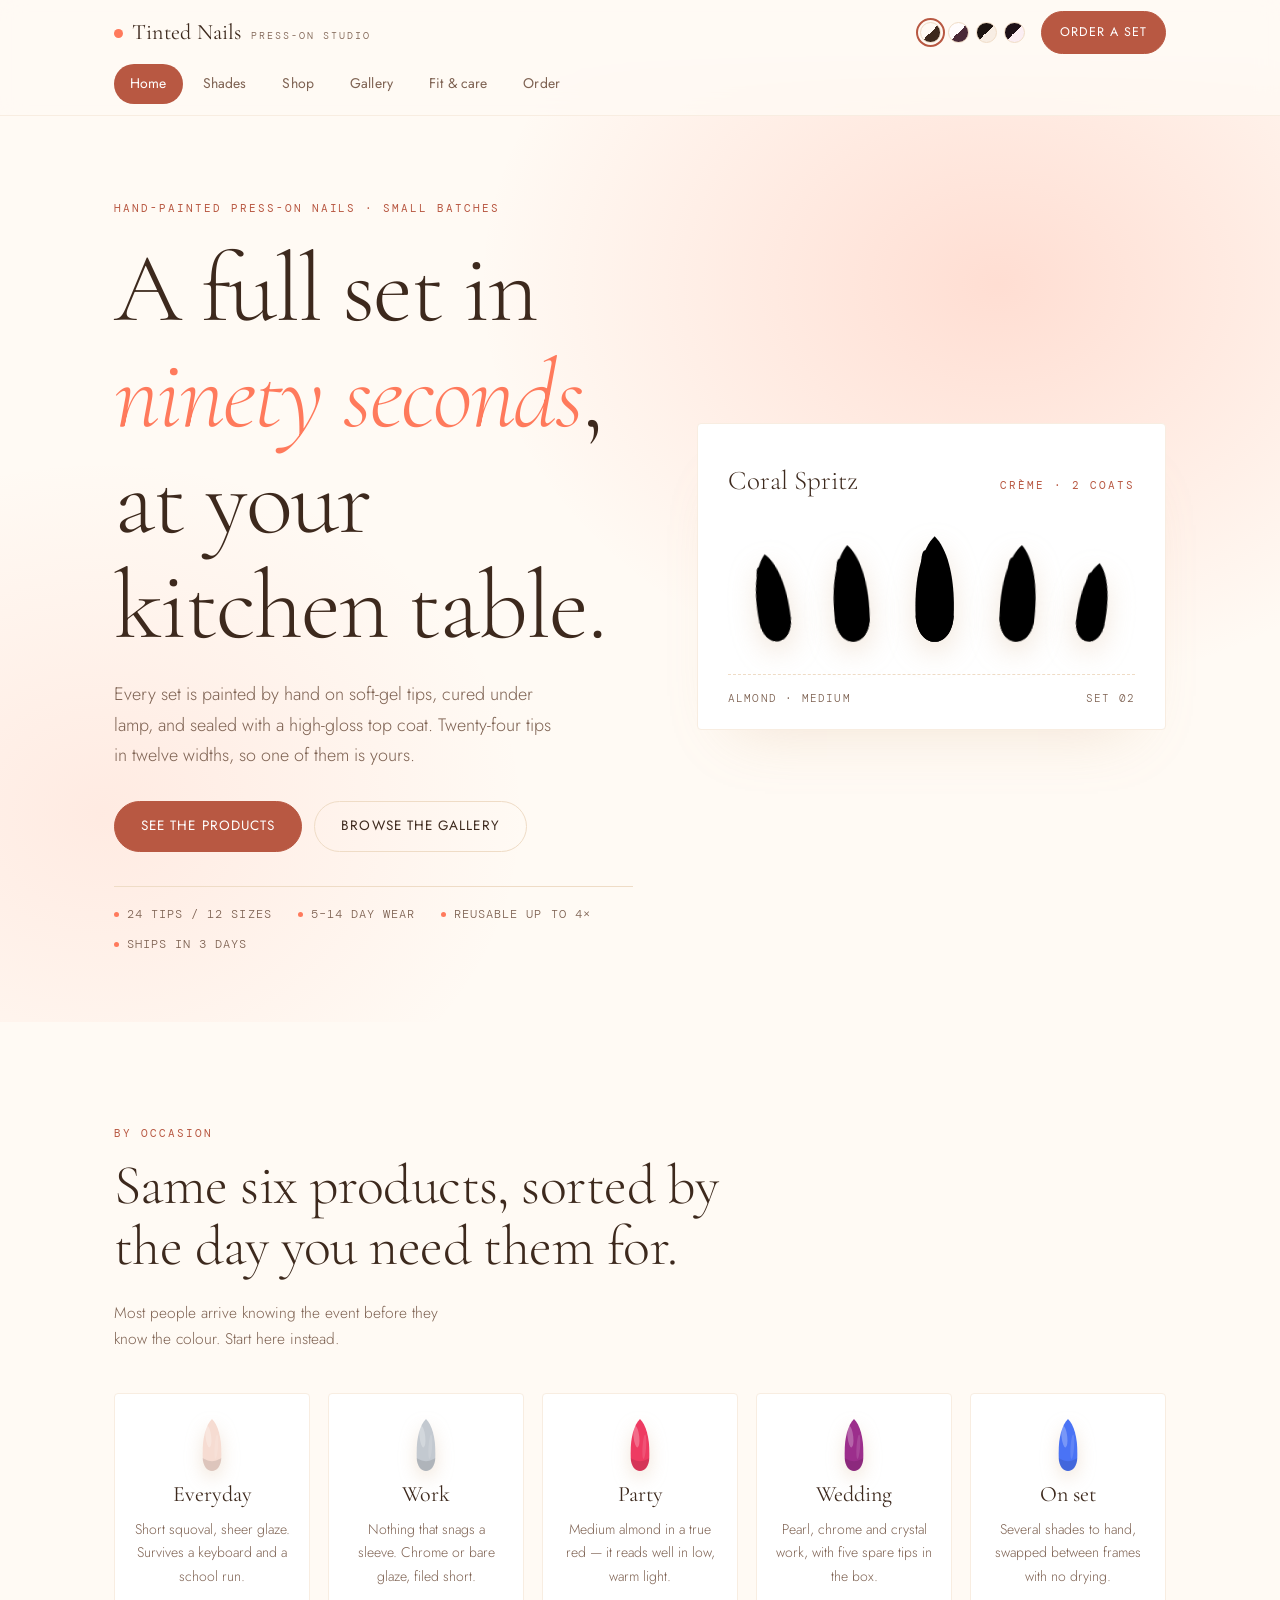
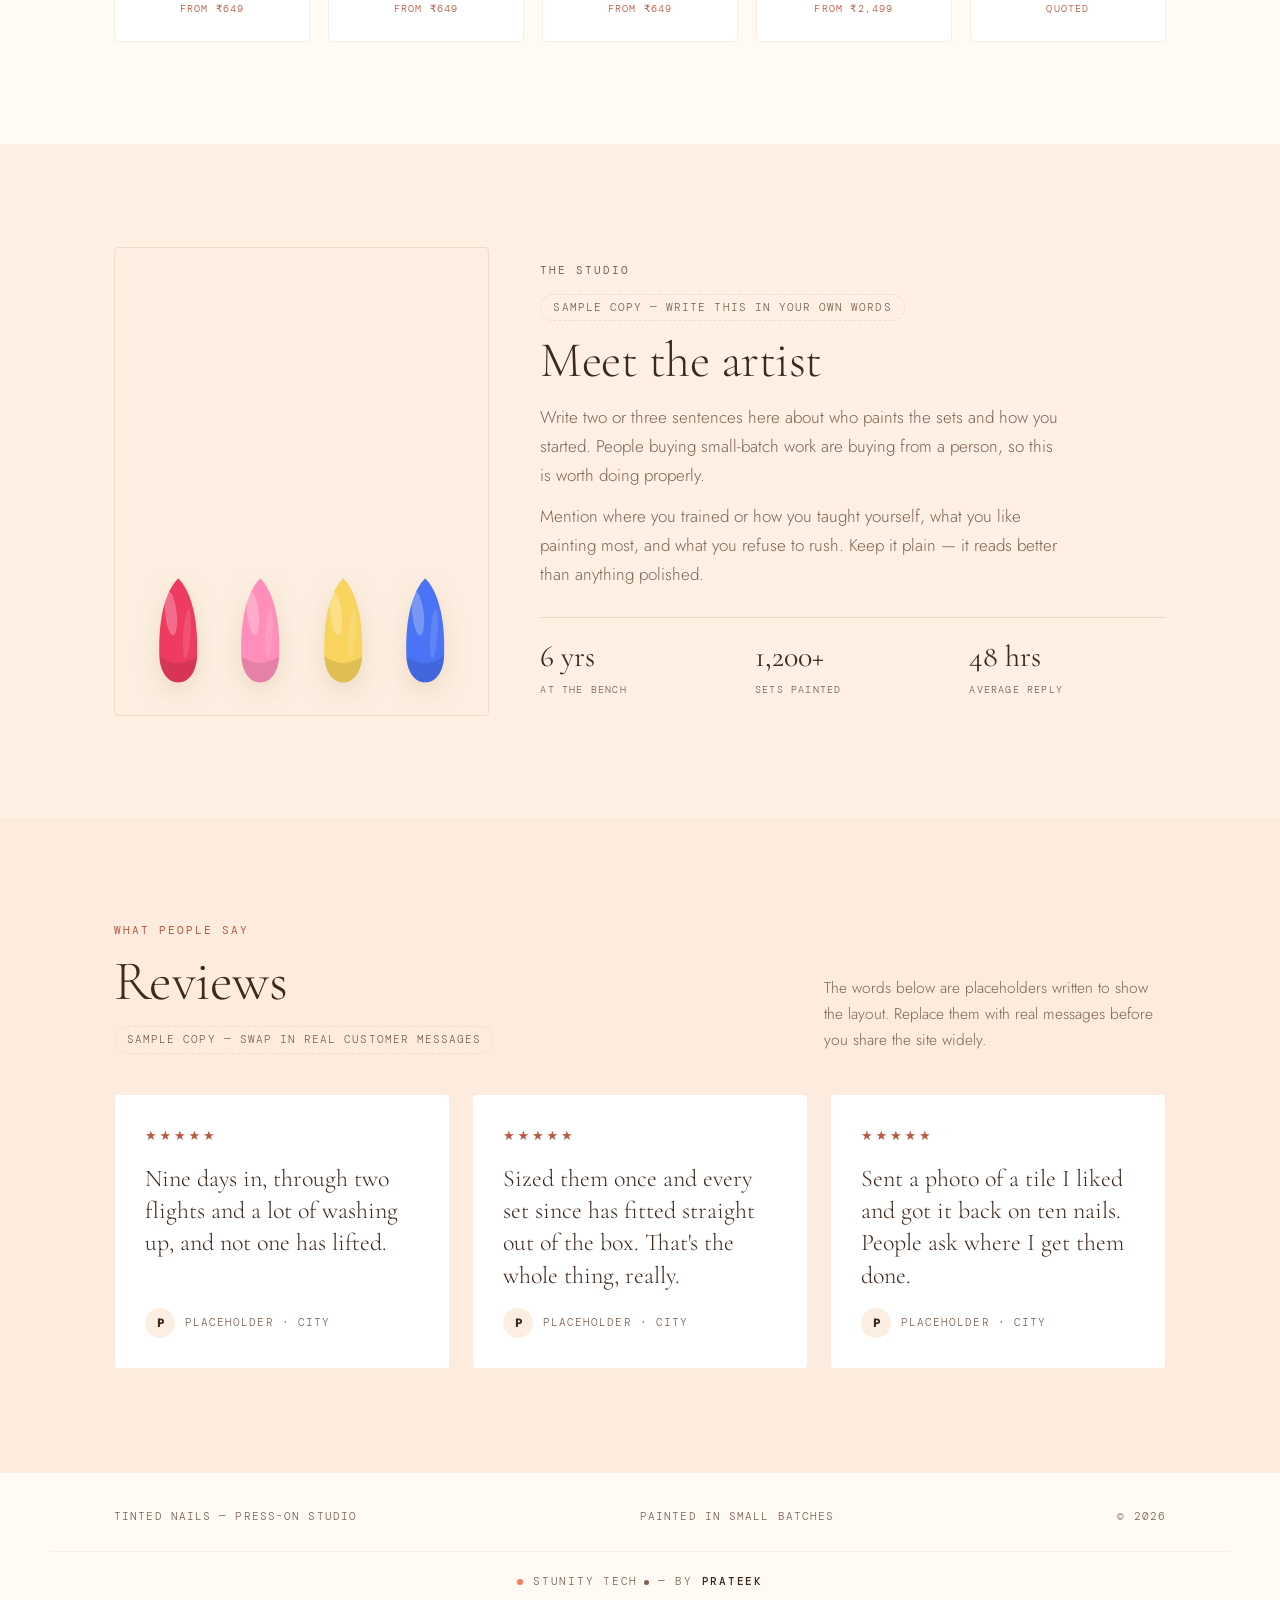
==== commit 081347f2: "Make the site fit to publish Social previews. Every project gets a 1200x630 og.png, generated rather" ====
--- a/index.html
+++ b/index.html
@@ -3,772 +3,34 @@
 <head>
 <meta charset="utf-8">
 <meta name="viewport" content="width=device-width, initial-scale=1">
-<meta name="description" content="Tinted Nails — hand-painted press-on nail sets. 24 tips in 12 sizes, applied in ninety seconds, worn for up to two weeks.">
+<title>Tinted Nails</title>
+<meta name="description" content="Hand-painted press-on nail sets, made to order. 24 tips in 12 sizes, on in ninety seconds, worn for up to two weeks.">
 <meta name="theme-color" content="#FFFAF4">
 <meta property="og:title" content="Tinted Nails">
-<meta property="og:description" content="Hand-painted press-on nail sets. A full set in ninety seconds, at your kitchen table.">
+<meta property="og:description" content="Hand-painted press-on nail sets, made to order. 24 tips in 12 sizes, on in ninety seconds, worn for up to two weeks.">
 <meta property="og:type" content="website">
 <link rel="icon" href="data:image/svg+xml,<svg xmlns='http://www.w3.org/2000/svg' viewBox='0 0 100 100'><text y='.9em' font-size='90'>%F0%9F%92%85</text></svg>">
-<style>html{color-scheme:light dark}body{margin:0}img{max-width:100%}[hidden]{display:none!important}</style>
-<title>Tinted Nails</title>
 <link rel="preconnect" href="https://fonts.googleapis.com">
 <link rel="preconnect" href="https://fonts.gstatic.com" crossorigin>
 <link rel="stylesheet" href="https://fonts.googleapis.com/css2?family=Cormorant+Garamond:ital,wght@0,300;0,400;0,500;1,300;1,400&family=Jost:wght@200;300;400;500&family=DM+Mono:wght@300;400&display=swap">
-<style>
-/* ─────────── tokens ─────────── */
-:root{
-  --ground:#FFFCFD;
-  --surface:#FFFFFF;
-  --surface-2:#FFF3F7;
-  --ink:#4A2A38;
-  --muted:#8E7080;
-  --line:#F6E4EA;
-  --line-soft:#FBF1F4;
-  --shadow:214 156 176;
-  --shadow-a:.26;
+<link rel="stylesheet" href="assets/style.css">
+<script src="assets/theme.js"></script>
 
-  /* section washes — the page changes colour as you scroll */
-  --t-blush:#FFF1F5;
-  --t-mint:#EEFAF4;
-  --t-butter:#FFF9E8;
-  --t-lilac:#F5F1FF;
-  --t-sky:#EEF6FF;
-  --t-peach:#FFF3EC;
-
-  /* --shade is the raw lacquer colour; the two below are contrast-safe
-     versions of it, worked out in the script and swapped per theme */
-  --shade:#EE3B62;
-  --shade-on-light:#B3113A;
-  --shade-on-dark:#FF93AF;
-  --good:#2E8B6B;
-  --bad:#C4485F;
-  --shade-text:var(--shade-on-light);
-  --btn-bg:var(--shade-on-light);
-  --btn-fg:#FFFFFF;
-
-  --display:'Cormorant Garamond',"Cormorant","Times New Roman",serif;
-  --body:'Jost',"Futura","Century Gothic",system-ui,sans-serif;
-  --mono:'DM Mono',ui-monospace,"SFMono-Regular",monospace;
-
-  --pad:clamp(20px,5vw,64px);
-  --maxw:1180px;
-}
-@media (prefers-color-scheme: dark){
-  :root:not([data-theme="light"]){
-    --ground:#1E1119;
-    --surface:#291721;
-    --surface-2:#36202C;
-    --ink:#FBEEF3;
-    --muted:#C7ACB9;
-    --line:#482E3C;
-    --line-soft:#38222E;
-    --shadow:0 0 0;
-    --shadow-a:.5;
-    --t-blush:#2A1620;
-    --t-mint:#14241F;
-    --t-butter:#2A2214;
-    --t-lilac:#1F172A;
-    --t-sky:#141E2A;
-    --t-peach:#2A1D16;
-    --good:#6FD9AE;
-    --bad:#FF8FA0;
-    --shade-text:var(--shade-on-dark);
-    --btn-bg:var(--shade-on-dark);
-    --btn-fg:#25131C;
-  }
-}
-:root[data-theme="dark"]{
-  --ground:#1E1119;
-  --surface:#291721;
-  --surface-2:#36202C;
-  --ink:#FBEEF3;
-  --muted:#C7ACB9;
-  --line:#482E3C;
-  --line-soft:#38222E;
-  --shadow:0 0 0;
-  --shadow-a:.5;
-  --t-blush:#2A1620;
-  --t-mint:#14241F;
-  --t-butter:#2A2214;
-  --t-lilac:#1F172A;
-  --t-sky:#141E2A;
-  --t-peach:#2A1D16;
-  --good:#6FD9AE;
-  --bad:#FF8FA0;
-  --shade-text:var(--shade-on-dark);
-  --btn-bg:var(--shade-on-dark);
-  --btn-fg:#25131C;
-}
-
-*{box-sizing:border-box}
-body{
-  margin:0;
-  background:var(--ground);
-  color:var(--ink);
-  font-family:var(--body);
-  font-weight:300;
-  font-size:17px;
-  line-height:1.7;
-  -webkit-font-smoothing:antialiased;
-}
-h1,h2,h3{font-family:var(--display);font-weight:300;margin:0;text-wrap:balance;line-height:1.08}
-h3{font-weight:400}
-p{margin:0}
-a{color:inherit}
-:focus-visible{outline:2px solid var(--shade-text);outline-offset:3px;border-radius:2px}
-.wrap{max-width:var(--maxw);margin:0 auto;padding-inline:var(--pad)}
-
-.eyebrow{
-  font-family:var(--mono);font-size:11px;font-weight:400;letter-spacing:.18em;
-  text-transform:uppercase;color:var(--shade-text);margin:0;
-  transition:color .5s ease;
-}
-.rule{height:1px;background:var(--line-soft);border:0;margin:0}
-.sec-head{display:flex;justify-content:space-between;align-items:flex-end;gap:24px;flex-wrap:wrap;margin-bottom:40px}
-.sec-head h2{font-size:clamp(34px,5vw,56px);letter-spacing:-.01em;margin-top:12px}
-.sec-head .note{max-width:38ch;color:var(--muted);font-size:15.5px}
-section{padding:clamp(56px,8vw,104px) 0}
-
-/* section washes */
-.band-blush{background:var(--t-blush)}
-.band-mint{background:var(--t-mint)}
-.band-butter{background:var(--t-butter)}
-.band-lilac{background:var(--t-lilac)}
-.band-sky{background:var(--t-sky)}
-.band-peach{background:var(--t-peach)}
-.band-white{background:var(--surface)}
-
-/* ─────────── nail drawing ─────────── */
-.nail{display:block;color:var(--shade);transition:color .5s ease}
-.nail path.lacquer{fill:currentColor}
-.nail .gloss{fill:#fff;opacity:.30}
-.nail .gloss-2{fill:#fff;opacity:.13}
-.nail .edge{fill:#000;opacity:.10}
-
-/* ─────────── header ─────────── */
-header{
-  position:sticky;top:0;z-index:20;
-  background:color-mix(in srgb,var(--ground) 86%,transparent);
-  backdrop-filter:blur(12px);
-  border-bottom:1px solid var(--line-soft);
-}
-.bar{display:flex;align-items:center;gap:24px;height:64px}
-.mark{display:flex;align-items:baseline;gap:9px;text-decoration:none;margin-right:auto}
-.mark .dot{width:9px;height:9px;border-radius:50%;background:var(--shade);transition:background .5s ease;transform:translateY(-1px)}
-.mark b{font-family:var(--display);font-weight:400;font-size:22px;letter-spacing:.01em}
-.mark i{font-style:normal;font-family:var(--mono);font-size:10px;letter-spacing:.2em;color:var(--muted);text-transform:uppercase}
-/* the bar is two rows: identity + controls, then the tabs */
-.bar{height:auto;flex-wrap:wrap;padding-block:11px;gap:10px 16px}
-@media(max-width:420px){.mark i{display:none}}
-
-.tabs{
-  order:3;width:100%;display:flex;gap:4px;
-  overflow-x:auto;scrollbar-width:none;-webkit-overflow-scrolling:touch;
-}
-.tabs::-webkit-scrollbar{display:none}
-.tabs button{
-  font:inherit;font-size:14px;font-weight:400;letter-spacing:.01em;white-space:nowrap;
-  color:var(--muted);background:none;border:0;padding:8px 16px;border-radius:999px;cursor:pointer;
-  transition:color .2s,background .25s;
-}
-.tabs button:hover{color:var(--ink)}
-.tabs button[aria-selected="true"]{color:var(--btn-fg);background:var(--btn-bg)}
-@media(max-width:520px){.tabs button{font-size:13.5px;padding:7px 13px}}
-
-.themes{display:flex;gap:7px;align-items:center}
-.themes button{
-  width:21px;height:21px;border-radius:50%;padding:0;cursor:pointer;
-  border:1px solid var(--line);transition:transform .2s;
-}
-.themes button:hover{transform:scale(1.12)}
-.themes button[aria-pressed="true"]{outline:2px solid var(--shade-text);outline-offset:2px}
-
-.panel{display:block}
-/* --headh is measured in the script, so an anchor never lands under the bar
-   however tall it has wrapped to */
-html{scroll-behavior:smooth;scroll-padding-top:calc(var(--headh,104px) + 18px)}
-@media (prefers-reduced-motion: reduce){html{scroll-behavior:auto}}
-
-/* ─────────── buttons ─────────── */
-.btn{
-  display:inline-flex;align-items:center;gap:10px;
-  font-family:var(--body);font-size:13.5px;font-weight:400;letter-spacing:.08em;text-transform:uppercase;
-  padding:13px 26px;border-radius:999px;text-decoration:none;cursor:pointer;
-  background:var(--btn-bg);color:var(--btn-fg);border:1px solid var(--btn-bg);
-  transition:background .5s ease,border-color .5s ease,color .5s ease,transform .15s ease,box-shadow .25s ease;
-}
-.btn:hover{transform:translateY(-2px);box-shadow:0 14px 24px -14px color-mix(in srgb,var(--btn-bg) 65%,transparent)}
-.btn.ghost{background:transparent;color:var(--ink);border-color:var(--line)}
-.btn.ghost:hover{border-color:var(--shade-text);box-shadow:none}
-.btn.small{padding:10px 18px;font-size:12.5px}
-
-/* ─────────── hero ─────────── */
-.hero{position:relative;padding:clamp(40px,6.5vw,84px) 0 clamp(38px,5.5vw,68px)}
-.hero::before{
-  content:"";position:absolute;inset:-40px 0 0;pointer-events:none;z-index:-1;
-  background:
-    radial-gradient(58% 62% at 78% 22%, color-mix(in srgb,var(--shade) 22%,transparent), transparent 70%),
-    radial-gradient(46% 52% at 8% 78%, color-mix(in srgb,var(--shade) 12%,transparent), transparent 72%);
-  transition:background .6s ease;
-}
-.hero-grid{display:grid;grid-template-columns:1.05fr .95fr;gap:clamp(28px,5vw,64px);align-items:center}
-@media(max-width:900px){.hero-grid{grid-template-columns:1fr;gap:36px}}
-.hero h1{font-size:clamp(48px,7.8vw,98px);letter-spacing:-.02em;margin:18px 0 0}
-.hero h1 em{font-style:italic;color:var(--shade);transition:color .5s ease}
-.hero .lede{margin-top:20px;max-width:44ch;color:var(--muted);font-size:18px}
-.hero .cta{display:flex;flex-wrap:wrap;gap:12px;margin-top:30px}
-.specstrip{
-  display:flex;flex-wrap:wrap;gap:10px 26px;margin-top:34px;padding-top:18px;
-  border-top:1px solid var(--line);
-  font-family:var(--mono);font-size:11.5px;letter-spacing:.09em;text-transform:uppercase;color:var(--muted);
-}
-.specstrip span{display:flex;align-items:center;gap:8px}
-.specstrip span::before{content:"";width:5px;height:5px;border-radius:50%;background:var(--shade);transition:background .5s ease}
-
-.tray{
-  position:relative;background:var(--surface);
-  border:1px solid var(--line-soft);border-radius:4px;
-  padding:clamp(22px,3vw,34px) clamp(18px,3vw,30px) 22px;
-  box-shadow:0 34px 60px -38px rgb(var(--shadow) / var(--shadow-a));
-}
-.tray-head{display:flex;justify-content:space-between;align-items:baseline;gap:16px;margin-bottom:clamp(18px,3vw,30px)}
-.tray-head .name{font-family:var(--display);font-size:27px}
-.fan{display:flex;align-items:flex-end;justify-content:center;gap:clamp(6px,1.4vw,14px)}
-.fan .chip{
-  filter:drop-shadow(0 10px 14px rgb(var(--shadow) / var(--shadow-a)));
-  animation:settle .9s cubic-bezier(.22,1,.36,1) backwards;
-}
-.fan .chip:nth-child(1){width:15%;transform:rotate(-9deg);animation-delay:.02s}
-.fan .chip:nth-child(2){width:16.5%;transform:rotate(-4deg);animation-delay:.08s}
-.fan .chip:nth-child(3){width:18%;animation-delay:.14s}
-.fan .chip:nth-child(4){width:16.5%;transform:rotate(4deg);animation-delay:.2s}
-.fan .chip:nth-child(5){width:13.5%;transform:rotate(9deg);animation-delay:.26s}
-@keyframes settle{from{transform:translateY(14px) rotate(0deg)}}
-.tray-foot{
-  display:flex;justify-content:space-between;gap:14px;margin-top:clamp(20px,3vw,30px);
-  padding-top:14px;border-top:1px dashed var(--line);
-  font-family:var(--mono);font-size:11px;letter-spacing:.11em;text-transform:uppercase;color:var(--muted);
-}
-
-/* ─────────── shade card ─────────── */
-.shades{display:grid;grid-template-columns:repeat(5,1fr);gap:clamp(10px,1.4vw,16px)}
-@media(max-width:940px){.shades{grid-template-columns:repeat(3,1fr)}}
-@media(max-width:520px){.shades{grid-template-columns:repeat(2,1fr)}}
-.swatch{
-  appearance:none;-webkit-appearance:none;
-  background:var(--surface);border:1px solid var(--line-soft);border-radius:3px;
-  padding:18px 12px 14px;cursor:pointer;text-align:center;font:inherit;color:inherit;
-  display:flex;flex-direction:column;align-items:center;gap:12px;
-  transition:border-color .25s,transform .25s,box-shadow .25s;
-}
-.swatch:hover{transform:translateY(-4px);box-shadow:0 22px 34px -24px rgb(var(--shadow) / var(--shadow-a))}
-.swatch[aria-pressed="true"]{border-color:var(--ink)}
-.swatch .pip{width:40px;filter:drop-shadow(0 6px 8px rgb(var(--shadow) / var(--shadow-a)))}
-.swatch .sname{font-family:var(--display);font-size:20px;line-height:1.2;display:block}
-.swatch .sfin{font-family:var(--mono);font-size:10px;letter-spacing:.11em;text-transform:uppercase;color:var(--muted);display:block;margin-top:3px}
-.swatch[aria-pressed="true"] .sfin::after{content:" · on";color:var(--ink)}
-
-/* ─────────── products ─────────── */
-.products{display:grid;grid-template-columns:repeat(3,1fr);gap:clamp(14px,2vw,22px)}
-@media(max-width:900px){.products{grid-template-columns:repeat(2,1fr)}}
-@media(max-width:600px){.products{grid-template-columns:1fr}}
-.product{
-  display:flex;flex-direction:column;gap:12px;
-  background:var(--surface);border:1px solid var(--line-soft);border-radius:4px;
-  padding:clamp(22px,2.6vw,28px);
-  transition:border-color .25s,transform .25s,box-shadow .25s;
-}
-.product:hover{transform:translateY(-3px);box-shadow:0 26px 40px -30px rgb(var(--shadow) / var(--shadow-a))}
-.product.feature{background:var(--surface-2);border-color:var(--line)}
-.product .tag{
-  align-self:flex-start;font-family:var(--mono);font-size:9.5px;letter-spacing:.14em;text-transform:uppercase;
-  border:1px solid var(--shade-text);color:var(--shade-text);border-radius:999px;padding:3px 9px;
-  transition:color .5s ease,border-color .5s ease;
-}
-.product h3{font-size:27px}
-.product .desc{color:var(--muted);font-size:15px}
-.product .price{
-  margin-top:auto;padding-top:14px;border-top:1px dashed var(--line);
-  font-family:var(--display);font-size:26px;letter-spacing:-.01em;font-variant-numeric:tabular-nums;
-}
-.product .price small{font-family:var(--mono);font-size:10.5px;letter-spacing:.1em;text-transform:uppercase;color:var(--muted);margin-left:8px}
-
-/* ─────────── services ─────────── */
-.services{display:grid;gap:0;border-top:1px solid var(--line)}
-.service{
-  display:grid;grid-template-columns:auto 1.1fr 1.4fr auto;gap:clamp(14px,3vw,40px);
-  align-items:baseline;padding:24px 0;border-bottom:1px solid var(--line-soft);
-}
-@media(max-width:820px){
-  .service{grid-template-columns:auto 1fr;gap:6px 16px}
-  .service .s-desc{grid-column:2}
-  .service .s-turn{grid-column:2;justify-self:start}
-}
-.service .s-no{font-family:var(--mono);font-size:11px;letter-spacing:.14em;color:var(--shade-text);transition:color .5s ease}
-.service h3{font-size:26px}
-.service .s-desc{color:var(--muted);font-size:15.5px}
-.service .s-turn{
-  font-family:var(--mono);font-size:10.5px;letter-spacing:.1em;text-transform:uppercase;
-  border:1px solid var(--line);border-radius:999px;padding:3px 12px;white-space:nowrap;justify-self:end;
-}
-
-/* ─────────── gallery ─────────── */
-.gallery{display:grid;grid-template-columns:repeat(4,1fr);gap:clamp(10px,1.6vw,18px)}
-@media(max-width:900px){.gallery{grid-template-columns:repeat(2,1fr)}}
-.tile{
-  margin:0;background:var(--surface);border:1px solid var(--line-soft);border-radius:4px;
-  overflow:hidden;transition:transform .3s ease,box-shadow .3s ease;
-}
-.tile:hover{transform:translateY(-4px);box-shadow:0 28px 44px -30px rgb(var(--shadow) / var(--shadow-a))}
-.tile-art{
-  display:flex;align-items:flex-end;justify-content:center;gap:9px;
-  padding:30px 18px 26px;background:var(--surface-2);
-}
-.tile-art svg{width:26%;filter:drop-shadow(0 8px 10px rgb(var(--shadow) / var(--shadow-a)))}
-.tile-art svg:nth-child(1){width:23%;transform:rotate(-6deg)}
-.tile-art svg:nth-child(3){width:21%;transform:rotate(6deg)}
-.tile-art.has-photo{padding:0;display:block}
-.tile-art.has-photo img{width:100%;aspect-ratio:4/5;object-fit:cover;display:block}
-.insta-cell.has-photo{padding:0;display:block}
-.insta-cell.has-photo img{width:100%;aspect-ratio:1/1;object-fit:cover;display:block}
-.tile figcaption{padding:14px 16px 16px;display:flex;justify-content:space-between;align-items:baseline;gap:10px}
-.tile .t-name{font-family:var(--display);font-size:21px}
-.tile .t-meta{font-family:var(--mono);font-size:10px;letter-spacing:.11em;text-transform:uppercase;color:var(--muted)}
-
-/* ─────────── shapes ─────────── */
-.shapes{display:grid;grid-template-columns:repeat(5,1fr);gap:clamp(8px,1.4vw,18px)}
-@media(max-width:760px){.shapes{grid-template-columns:repeat(3,1fr)}}
-@media(max-width:420px){.shapes{grid-template-columns:repeat(2,1fr)}}
-.shape{display:flex;flex-direction:column;align-items:center;gap:12px;padding:22px 8px 0;text-align:center}
-.shape svg{width:56px;filter:drop-shadow(0 8px 10px rgb(var(--shadow) / var(--shadow-a)))}
-.shape h3{font-size:23px}
-.shape p{font-family:var(--mono);font-size:10.5px;letter-spacing:.11em;text-transform:uppercase;color:var(--muted)}
-
-/* ─────────── steps ─────────── */
-.steps{display:grid;grid-template-columns:repeat(5,1fr);gap:0;border-top:1px solid var(--line);list-style:none;margin:0;padding:0}
-@media(max-width:900px){.steps{grid-template-columns:1fr 1fr}}
-@media(max-width:560px){.steps{grid-template-columns:1fr}}
-.step{padding:26px 22px 30px;border-bottom:1px solid var(--line-soft);border-right:1px solid var(--line-soft)}
-.step:last-child{border-right:0}
-.step .num{
-  font-family:var(--mono);font-size:11px;letter-spacing:.16em;color:var(--shade-text);
-  transition:color .5s ease;display:block;margin-bottom:14px;
-}
-.step h3{font-size:24px;margin-bottom:8px}
-.step p{font-size:15px;color:var(--muted)}
-.step .time{
-  margin-top:12px;display:inline-block;font-family:var(--mono);font-size:10.5px;
-  letter-spacing:.1em;text-transform:uppercase;color:var(--ink);
-  border:1px solid var(--line);border-radius:999px;padding:3px 10px;
-}
-
-/* ─────────── reviews ─────────── */
-.sample{
-  display:inline-flex;align-items:center;gap:8px;margin-top:14px;
-  font-family:var(--mono);font-size:10.5px;letter-spacing:.1em;text-transform:uppercase;
-  color:var(--muted);border:1px dashed var(--line);border-radius:999px;padding:4px 12px;
-}
-.reviews{display:grid;grid-template-columns:repeat(3,1fr);gap:clamp(14px,2vw,22px)}
-@media(max-width:860px){.reviews{grid-template-columns:1fr}}
-.review{
-  display:flex;flex-direction:column;gap:16px;
-  padding:clamp(22px,2.6vw,30px);border-radius:4px;
-  background:var(--surface);border:1px solid var(--line-soft);
-}
-.review .stars{color:var(--shade-text);letter-spacing:.22em;font-size:13px;transition:color .5s ease}
-.review blockquote{margin:0;font-family:var(--display);font-size:24px;line-height:1.35}
-.review .who{
-  margin-top:auto;display:flex;align-items:center;gap:10px;
-  font-family:var(--mono);font-size:10.5px;letter-spacing:.1em;text-transform:uppercase;color:var(--muted);
-}
-.review .who b{
-  width:30px;height:30px;border-radius:50%;display:grid;place-items:center;
-  background:var(--surface-2);color:var(--ink);font-family:var(--body);font-size:12px;letter-spacing:0;
-}
-
-/* ─────────── instagram ─────────── */
-.insta{
-  background:var(--t-blush);border:1px solid var(--line);border-radius:4px;
-  padding:clamp(26px,4vw,44px);
-}
-.insta-top{display:flex;justify-content:space-between;align-items:flex-end;gap:20px;flex-wrap:wrap;margin-bottom:26px}
-.insta-top h2{font-size:clamp(32px,4.6vw,46px);letter-spacing:-.015em;margin-top:8px}
-.insta-top .handle{font-family:var(--mono);font-size:12px;letter-spacing:.12em;color:var(--muted);margin-top:8px}
-.insta-strip{display:grid;grid-template-columns:repeat(6,1fr);gap:clamp(8px,1.2vw,14px)}
-@media(max-width:820px){.insta-strip{grid-template-columns:repeat(3,1fr)}}
-.insta-cell{
-  background:var(--surface);border:1px solid var(--line-soft);border-radius:3px;
-  display:flex;align-items:flex-end;justify-content:center;gap:5px;padding:18px 10px 14px;
-  transition:transform .25s ease;
-}
-.insta-cell:hover{transform:translateY(-3px)}
-.insta-cell svg{width:30%;filter:drop-shadow(0 6px 8px rgb(var(--shadow) / var(--shadow-a)))}
-
-/* ─────────── care ─────────── */
-.care{display:grid;grid-template-columns:1fr 1fr;gap:clamp(24px,4vw,56px)}
-@media(max-width:820px){.care{grid-template-columns:1fr}}
-.care h2{font-size:clamp(34px,5vw,50px);letter-spacing:-.015em;margin:10px 0 14px}
-.care .intro{color:var(--muted);max-width:44ch}
-.qa{display:grid;gap:0;margin:0}
-.qa div{padding:20px 0;border-bottom:1px solid var(--line-soft)}
-.qa dt{font-size:21px;font-family:var(--display);margin-bottom:6px}
-.qa dd{margin:0;color:var(--muted);font-size:15.5px}
-
-/* ─────────── order ─────────── */
-.order{
-  background:var(--surface);border:1px solid var(--line);border-radius:4px;
-  padding:clamp(28px,4.5vw,54px);display:grid;grid-template-columns:1.05fr .95fr;
-  gap:clamp(26px,4vw,50px);align-items:start;
-  box-shadow:0 34px 60px -46px rgb(var(--shadow) / var(--shadow-a));
-}
-@media(max-width:900px){.order{grid-template-columns:1fr}}
-.order h2{font-size:clamp(34px,5vw,52px);letter-spacing:-.015em;margin:10px 0 14px}
-.order .intro{color:var(--muted);max-width:42ch;margin-bottom:26px}
-
-.orderform{display:grid;grid-template-columns:1fr 1fr;gap:14px}
-@media(max-width:520px){.orderform{grid-template-columns:1fr}}
-.field{display:grid;gap:6px}
-.field.wide{grid-column:1/-1}
-.field label{font-family:var(--mono);font-size:10px;letter-spacing:.14em;text-transform:uppercase;color:var(--muted)}
-.field select,.field input,.field textarea{
-  font:inherit;font-size:15px;font-weight:300;color:var(--ink);
-  background:var(--surface);border:1px solid var(--line);border-radius:3px;
-  padding:11px 12px;width:100%;transition:border-color .2s;
-}
-.field select{
-  appearance:none;-webkit-appearance:none;padding-right:34px;cursor:pointer;
-  background-image:url("data:image/svg+xml;charset=utf-8,%3Csvg xmlns='http://www.w3.org/2000/svg' viewBox='0 0 12 8'%3E%3Cpath d='M1 1.5 6 6.5l5-5' fill='none' stroke='%237C5D6B' stroke-width='1.5' stroke-linecap='round'/%3E%3C/svg%3E");
-  background-repeat:no-repeat;background-position:right 12px center;background-size:11px;
-}
-.field textarea{resize:vertical;min-height:74px;line-height:1.5}
-.field select:hover,.field input:hover,.field textarea:hover{border-color:var(--shade-text)}
-
-.slip{
-  background:var(--surface-2);border:1px solid var(--line);border-radius:4px;
-  padding:clamp(22px,3vw,30px);display:grid;gap:18px;position:sticky;top:84px;
-}
-@media(max-width:900px){.slip{position:static}}
-.slip-head{
-  display:flex;justify-content:space-between;align-items:baseline;gap:12px;
-  padding-bottom:14px;border-bottom:1px solid var(--line);
-  font-family:var(--mono);font-size:10.5px;letter-spacing:.14em;text-transform:uppercase;color:var(--muted);
-}
-.slip-head b{color:var(--ink);font-weight:500}
-.slip-rows{display:grid;gap:11px}
-.slip-row{display:flex;justify-content:space-between;align-items:baseline;gap:18px;font-size:15px}
-.slip-row>span{color:var(--muted);font-family:var(--mono);font-size:10.5px;letter-spacing:.12em;text-transform:uppercase;white-space:nowrap}
-.slip-row>b{font-weight:400;text-align:right}
-.slip-total{
-  display:flex;justify-content:space-between;align-items:baseline;gap:16px;
-  padding-top:16px;border-top:1px dashed var(--line);
-}
-.slip-total span{font-family:var(--mono);font-size:10.5px;letter-spacing:.14em;text-transform:uppercase;color:var(--muted)}
-.slip-total b{font-family:var(--display);font-weight:400;font-size:30px;letter-spacing:-.02em;font-variant-numeric:tabular-nums}
-.slip .cta{display:grid;gap:10px}
-.slip .cta .btn{justify-content:center}
-.slip-note{font-size:13px;line-height:1.5;color:var(--muted)}
-.slip-warn{
-  font-family:var(--mono);font-size:10.5px;letter-spacing:.08em;text-transform:uppercase;
-  color:var(--ink);background:color-mix(in srgb,var(--shade) 14%,transparent);
-  border:1px dashed var(--shade-text);border-radius:3px;padding:9px 12px;
-}
-
-.contacts{display:grid;gap:14px;margin-top:26px;font-family:var(--mono);font-size:12px;letter-spacing:.08em;text-transform:uppercase}
-.contacts div{display:grid;gap:4px;padding-bottom:12px;border-bottom:1px solid var(--line-soft)}
-.contacts span{color:var(--muted);font-size:10.5px;letter-spacing:.14em}
-/* details that live only in a button's href on screen, spelled out for paper */
-.printonly{display:none}
-
-footer{padding:34px 0 40px;border-top:1px solid var(--line-soft)}
-.foot{display:flex;justify-content:space-between;gap:18px;flex-wrap:wrap;
-  font-family:var(--mono);font-size:11px;letter-spacing:.1em;text-transform:uppercase;color:var(--muted)}
-.credit{
-  display:flex;align-items:center;justify-content:center;gap:10px;
-  margin-top:26px;padding-top:20px;border-top:1px solid var(--line-soft);
-  font-family:var(--mono);font-size:11px;letter-spacing:.16em;text-transform:uppercase;color:var(--muted);
-}
-.credit .cdot{width:6px;height:6px;border-radius:50%;background:var(--shade);transition:background .5s ease}
-.credit b{font-weight:500;color:var(--ink)}
-
-/* ─────────── shade finder ─────────── */
-.finder{display:grid;grid-template-columns:1.15fr .85fr;gap:clamp(24px,4vw,52px);align-items:start}
-@media(max-width:860px){.finder{grid-template-columns:1fr}}
-.qgroup{display:grid;gap:11px;padding:20px 0;border-bottom:1px solid var(--line)}
-.qgroup:last-of-type{border-bottom:0}
-.qgroup>span{font-family:var(--mono);font-size:10.5px;letter-spacing:.14em;text-transform:uppercase;color:var(--muted)}
-.chips{display:flex;flex-wrap:wrap;gap:8px}
-.chip-btn{
-  font:inherit;font-size:14.5px;font-weight:300;padding:8px 17px;border-radius:999px;cursor:pointer;
-  background:var(--surface);color:var(--ink);border:1px solid var(--line);
-  transition:background .25s,color .25s,border-color .25s;
-}
-.chip-btn:hover{border-color:var(--shade-text)}
-.chip-btn[aria-pressed="true"]{background:var(--btn-bg);color:var(--btn-fg);border-color:var(--btn-bg)}
-.finder-out{
-  background:var(--surface);border:1px solid var(--line);border-radius:4px;
-  padding:clamp(24px,3vw,32px);display:grid;gap:14px;justify-items:center;text-align:center;
-  box-shadow:0 26px 44px -34px rgb(var(--shadow) / var(--shadow-a));
-}
-.finder-out .fnail{width:58px;filter:drop-shadow(0 8px 10px rgb(var(--shadow) / var(--shadow-a)))}
-.finder-out .fnail svg{width:100%;height:auto;display:block}
-.artist-photo svg,.ba-art svg,.wear-art svg,.occ svg{height:auto}
-.finder-out h3{font-size:32px}
-.finder-out .fmeta{font-family:var(--mono);font-size:10.5px;letter-spacing:.12em;text-transform:uppercase;color:var(--muted)}
-.finder-out .why{color:var(--muted);font-size:15px;max-width:32ch}
-.finder-out .btn{margin-top:4px}
-
-/* ─────────── occasions ─────────── */
-.occasions{display:grid;grid-template-columns:repeat(5,1fr);gap:clamp(10px,1.5vw,18px)}
-@media(max-width:900px){.occasions{grid-template-columns:repeat(2,1fr)}}
-@media(max-width:430px){.occasions{grid-template-columns:1fr}}
-.occ{
-  background:var(--surface);border:1px solid var(--line-soft);border-radius:4px;
-  padding:24px 18px;display:grid;gap:11px;justify-items:center;text-align:center;
-  transition:transform .25s,box-shadow .25s;
-}
-.occ:hover{transform:translateY(-4px);box-shadow:0 24px 38px -28px rgb(var(--shadow) / var(--shadow-a))}
-.occ svg{width:36px;filter:drop-shadow(0 7px 9px rgb(var(--shadow) / var(--shadow-a)))}
-.occ h3{font-size:22px}
-.occ p{font-size:14px;color:var(--muted)}
-.occ .from{font-family:var(--mono);font-size:10px;letter-spacing:.12em;text-transform:uppercase;color:var(--shade-text)}
-
-/* ─────────── before & after ─────────── */
-.ba{display:grid;grid-template-columns:1fr 1fr;gap:clamp(12px,2vw,20px)}
-@media(max-width:640px){.ba{grid-template-columns:1fr}}
-.ba-panel{margin:0;background:var(--surface);border:1px solid var(--line-soft);border-radius:4px;overflow:hidden}
-.ba-art{display:flex;align-items:flex-end;justify-content:center;gap:9px;padding:38px 20px 32px;background:var(--surface-2)}
-.ba-art svg{width:19%;filter:drop-shadow(0 9px 11px rgb(var(--shadow) / var(--shadow-a)))}
-.ba-art.has-photo{padding:0;display:block}
-.ba-art.has-photo img{width:100%;aspect-ratio:4/3;object-fit:cover;display:block}
-.ba-panel figcaption{padding:15px 18px;display:flex;justify-content:space-between;align-items:baseline;gap:12px}
-.ba-panel .ba-when{font-family:var(--display);font-size:21px}
-.ba-panel .ba-note{font-family:var(--mono);font-size:10px;letter-spacing:.11em;text-transform:uppercase;color:var(--muted)}
-
-/* ─────────── wear timeline ─────────── */
-.wear{display:grid;grid-template-columns:repeat(3,1fr);gap:clamp(12px,2vw,20px)}
-@media(max-width:760px){.wear{grid-template-columns:1fr}}
-.wear-card{margin:0;background:var(--surface);border:1px solid var(--line-soft);border-radius:4px;overflow:hidden}
-.wear-art{display:flex;align-items:flex-end;justify-content:center;gap:8px;padding:32px 18px 28px;background:var(--surface-2)}
-.wear-art svg{width:21%;filter:drop-shadow(0 8px 10px rgb(var(--shadow) / var(--shadow-a)))}
-.wear-art.has-photo{padding:0;display:block}
-.wear-art.has-photo img{width:100%;aspect-ratio:4/3;object-fit:cover;display:block}
-.wear-card figcaption{padding:18px;display:grid;gap:7px}
-.wear-day{font-family:var(--mono);font-size:10.5px;letter-spacing:.14em;text-transform:uppercase;color:var(--shade-text);transition:color .5s ease}
-.wear-card h3{font-size:22px}
-.wear-card p{font-size:14.5px;color:var(--muted)}
-
-/* ─────────── size guide ─────────── */
-.sizeguide{display:grid;grid-template-columns:.95fr 1.05fr;gap:clamp(24px,4vw,52px);align-items:start}
-@media(max-width:820px){.sizeguide{grid-template-columns:1fr}}
-.sizewrap{overflow-x:auto}
-.sizetable{width:100%;border-collapse:collapse;font-variant-numeric:tabular-nums;min-width:280px}
-.sizetable th,.sizetable td{padding:9px 12px 9px 0;text-align:left;border-bottom:1px solid var(--line-soft);font-size:15px}
-.sizetable th{
-  font-family:var(--mono);font-size:10px;font-weight:400;letter-spacing:.13em;
-  text-transform:uppercase;color:var(--muted);
-}
-.sizetable td:first-child{font-family:var(--mono);font-size:13px;color:var(--shade-text);width:4em}
-.ruler{background:var(--surface);border:1px solid var(--line);border-radius:4px;padding:clamp(18px,2.5vw,26px);display:grid;gap:14px}
-.ruler svg{max-width:100%;height:auto;display:block}
-.ruler .rtick{stroke:var(--ink);stroke-width:.3;opacity:.75}
-.ruler .rnum{fill:var(--ink);font-family:'DM Mono',monospace;font-size:3.2px;opacity:.8}
-.ruler .rbase{stroke:var(--ink);stroke-width:.4;opacity:.75}
-.howmeasure{display:grid;gap:10px;margin-top:26px;counter-reset:hm}
-.howmeasure li{
-  display:flex;gap:12px;align-items:baseline;font-size:15px;color:var(--muted);
-  list-style:none;
-}
-.howmeasure li::before{
-  counter-increment:hm;content:counter(hm);
-  font-family:var(--mono);font-size:10px;color:var(--shade-text);
-  border:1px solid var(--line);border-radius:50%;
-  width:22px;height:22px;flex:0 0 22px;display:grid;place-items:center;
-}
-
-/* ─────────── artist ─────────── */
-.artist{display:grid;grid-template-columns:.75fr 1.25fr;gap:clamp(24px,4vw,54px);align-items:center}
-@media(max-width:760px){.artist{grid-template-columns:1fr}}
-.artist-photo{
-  background:var(--surface-2);border:1px solid var(--line);border-radius:4px;
-  aspect-ratio:4/5;display:flex;align-items:flex-end;justify-content:center;gap:10px;
-  padding:34px 22px 30px;overflow:hidden;
-}
-.artist-photo svg{width:22%;filter:drop-shadow(0 9px 11px rgb(var(--shadow) / var(--shadow-a)))}
-.artist-photo.has-photo{padding:0;display:block}
-.artist-photo.has-photo img{width:100%;height:100%;object-fit:cover;display:block}
-.artist h2{font-size:clamp(32px,4.6vw,50px);letter-spacing:-.01em;margin:12px 0 16px}
-.artist p{color:var(--muted);max-width:52ch}
-.artist p + p{margin-top:12px}
-.artist-facts{
-  display:grid;grid-template-columns:repeat(3,1fr);gap:18px;
-  margin-top:28px;padding-top:22px;border-top:1px solid var(--line);
-}
-.artist-facts b{font-family:var(--display);font-weight:400;font-size:30px;display:block;line-height:1.1}
-.artist-facts span{font-family:var(--mono);font-size:10px;letter-spacing:.12em;text-transform:uppercase;color:var(--muted)}
-
-/* ─────────── order journey ─────────── */
-.journey{display:grid;grid-template-columns:repeat(5,1fr);gap:20px 0}
-@media(max-width:820px){.journey{grid-template-columns:1fr 1fr}}
-@media(max-width:520px){.journey{grid-template-columns:1fr}}
-.leg{position:relative;padding:30px 20px 0 0;display:grid;gap:7px}
-.leg::before{content:"";position:absolute;top:7px;left:0;right:0;height:1px;background:var(--line)}
-.leg:last-child::before{right:20px}
-.leg::after{
-  content:"";position:absolute;top:3px;left:0;width:9px;height:9px;border-radius:50%;
-  background:var(--shade);transition:background .5s ease;
-}
-@media(max-width:520px){.leg::before{display:none}}
-.leg .when{font-family:var(--mono);font-size:10.5px;letter-spacing:.13em;text-transform:uppercase;color:var(--shade-text);transition:color .5s ease}
-.leg h3{font-size:21px}
-.leg p{font-size:14.5px;color:var(--muted)}
-
-/* ─────────── do / don't ─────────── */
-.dodont{display:grid;grid-template-columns:1fr 1fr;gap:clamp(14px,2.4vw,26px);margin-bottom:clamp(30px,4vw,46px)}
-@media(max-width:640px){.dodont{grid-template-columns:1fr}}
-.dd{background:var(--surface);border:1px solid var(--line-soft);border-radius:4px;padding:clamp(22px,2.6vw,28px)}
-.dd h3{font-size:23px;margin-bottom:16px}
-.dd ul{list-style:none;margin:0;padding:0;display:grid;gap:11px}
-.dd li{display:flex;gap:11px;align-items:baseline;font-size:15px;color:var(--muted)}
-.dd li::before{font-family:var(--mono);font-size:13px;line-height:1;flex:0 0 auto}
-.dd.do li::before{content:"✓";color:var(--good)}
-.dd.dont li::before{content:"✕";color:var(--bad)}
-
-@media (prefers-reduced-motion: reduce){
-  *,*::before,*::after{animation-duration:.001ms!important;animation-delay:0s!important;transition-duration:.001ms!important}
-}
-/* ─────────── effects ───────────
-   All of these are lacquer behaviour: shine that moves, a coat that sweeps
-   on, a drop spreading. The reduced-motion block at the end switches the
-   lot off, and none of it carries into print. */
-
-/* the tray catches the light where the pointer is */
-.tray{--gx:50%;--gy:30%}
-.tray::after{
-  content:"";position:absolute;inset:0;border-radius:inherit;pointer-events:none;
-  background:radial-gradient(140px 140px at var(--gx) var(--gy),
-    rgba(255,255,255,.55), rgba(255,255,255,0) 68%);
-  mix-blend-mode:soft-light;opacity:0;transition:opacity .4s ease;
-}
-.tray:hover::after{opacity:1}
-
-/* a fresh coat sweeps across the tips the moment a shade is chosen */
-.tray .sheen{position:absolute;inset:0;border-radius:inherit;overflow:hidden;pointer-events:none}
-.tray .sheen::before{
-  content:"";position:absolute;top:-25%;bottom:-25%;width:42%;left:-60%;
-  background:linear-gradient(100deg,transparent,rgba(255,255,255,.8),transparent);
-  transform:skewX(-14deg);opacity:0;
-}
-.tray.wet .sheen::before{animation:sweep .8s cubic-bezier(.32,.72,.3,1)}
-@keyframes sweep{
-  0%{left:-60%;opacity:0}
-  18%{opacity:1}
-  100%{left:120%;opacity:0}
-}
-
-/* picking a shade spreads from the point you touched, like a drop landing */
-.swatch{position:relative;overflow:hidden}
-.swatch::after{
-  content:"";position:absolute;left:var(--rx,50%);top:var(--ry,50%);
-  width:12px;height:12px;margin:-6px 0 0 -6px;border-radius:50%;
-  background:var(--ripple,var(--shade));transform:scale(0);opacity:0;pointer-events:none;
-}
-.swatch.drop::after{animation:drop .62s cubic-bezier(.22,.8,.3,1)}
-@keyframes drop{
-  0%{transform:scale(0);opacity:.42}
-  100%{transform:scale(32);opacity:0}
-}
-
-/* gallery sets fan open under the cursor */
-.tile-art svg{transition:transform .38s cubic-bezier(.2,.85,.3,1)}
-.tile:hover .tile-art svg:nth-child(1){transform:rotate(-14deg) translateY(-5px)}
-.tile:hover .tile-art svg:nth-child(2){transform:translateY(-9px)}
-.tile:hover .tile-art svg:nth-child(3){transform:rotate(14deg) translateY(-5px)}
-
-/* the active tab slides rather than jumping */
-.tabs{position:relative}
-.tabs .pillbg{
-  position:absolute;top:0;left:0;height:100%;width:0;border-radius:999px;
-  background:var(--btn-bg);z-index:0;
-  transition:transform .38s cubic-bezier(.2,.85,.3,1),width .38s cubic-bezier(.2,.85,.3,1),background .5s ease;
-}
-.tabs button{position:relative;z-index:1}
-.tabs button[aria-selected="true"]{background:none;color:var(--btn-fg)}
-
-/* a new tab's sections settle in — transform only, so nothing is ever hidden */
-.panel.enter > *{animation:rise .55s cubic-bezier(.2,.85,.3,1) backwards}
-.panel.enter > *:nth-child(2){animation-delay:.06s}
-.panel.enter > *:nth-child(3){animation-delay:.12s}
-.panel.enter > *:nth-child(4){animation-delay:.18s}
-@keyframes rise{from{transform:translateY(12px)}}
-
-/* buttons take a highlight across as you pass over them */
-.btn{position:relative;overflow:hidden}
-.btn::after{
-  content:"";position:absolute;top:0;bottom:0;width:40%;left:-50%;pointer-events:none;
-  background:linear-gradient(100deg,transparent,rgba(255,255,255,.4),transparent);
-  transform:skewX(-16deg);transition:left .6s cubic-bezier(.3,.7,.3,1);
-}
-.btn:hover::after{left:120%}
-.btn.ghost::after{background:linear-gradient(100deg,transparent,rgba(255,255,255,.18),transparent)}
-
-/* the order total rolls when it changes */
-.slip-total b{transition:transform .25s ease}
-.slip-total b.tick{transform:translateY(-2px) scale(1.04)}
-
-/* ─────────── print ───────────
-   The footer is the one thing that must survive every rendering, so in print
-   it becomes a running footer: fixed to the page box, it repeats on every
-   sheet, and @page reserves the space for it. */
-@media print{
-  @page{margin:14mm 14mm 24mm}
-
-  /* Paper has one theme. Re-point every token to ink-on-white — all three
-     selectors, or the dark-mode block outranks this and prints white on white. */
-  /* !important, because the theme picker sets these same properties inline
-     on :root and an inline custom property outranks any stylesheet rule */
-  :root,
-  :root:not([data-theme="light"]),
-  :root[data-theme="dark"]{
-    --ground:#FFFFFF !important;  --surface:#FFFFFF !important; --surface-2:#FFFFFF !important;
-    --ink:#231018 !important;     --muted:#5E4A55 !important;
-    --line:#C7B4BC !important;    --line-soft:#E3D6DB !important;
-    --t-blush:#FFFFFF !important; --t-mint:#FFFFFF !important;  --t-butter:#FFFFFF !important;
-    --t-lilac:#FFFFFF !important; --t-sky:#FFFFFF !important;   --t-peach:#FFFFFF !important;
-    --shade-text:#96143B !important; --btn-bg:#96143B !important; --btn-fg:#FFFFFF !important;
-    --good:#1F6B4F !important;    --bad:#9B2B3F !important;
-    --shadow:0 0 0 !important;    --shadow-a:0 !important;
-  }
-  body{background:#FFFFFF;color:var(--ink)}
-
-  /* paper has no tabs — every panel prints, whichever one is open on screen */
-  .panel,.panel[hidden]{display:block !important}
-  header,.hero,.btn,.slip-warn,.orderform,.slip .cta,.chips{display:none}
-
-  /* sits inside the reserved bottom margin, so it never lands on the copy */
-  footer{
-    position:fixed;bottom:-16mm;left:0;right:0;
-    padding:3mm 0 0;margin:0;border-top:.3mm solid #b9a3ac;
-    background:#fff;
-  }
-  footer .wrap{padding-inline:0;max-width:none}
-  .foot{gap:6mm;font-size:7.5pt;letter-spacing:.08em;color:#6b5460}
-  .credit{
-    margin-top:2mm;padding-top:2mm;border-top:.2mm solid #e4d4da;
-    font-size:7.5pt;letter-spacing:.14em;color:#6b5460;
-  }
-  .credit b{color:#3a2029}
-  .credit .cdot{-webkit-print-color-adjust:exact;print-color-adjust:exact}
-
-  .printonly{display:grid}
-  .ruler{border:0;padding:0}
-  .ruler svg{-webkit-print-color-adjust:exact;print-color-adjust:exact}
-  section{padding:8mm 0;break-inside:avoid}
-  .sizeguide,.dodont,.products,.occasions{break-inside:avoid}
-}
-</style>
+<!-- Social and canonical: absolute URLs, because a crawler
+     resolves these from its own context, not the page's. -->
+<link rel="canonical" href="https://hedaprateek.github.io/tinted-nails/">
+<meta property="og:url" content="https://hedaprateek.github.io/tinted-nails/">
+<meta property="og:site_name" content="Stunity Tech">
+<meta property="og:image" content="https://hedaprateek.github.io/tinted-nails/og.png">
+<meta property="og:image:width" content="1200">
+<meta property="og:image:height" content="630">
+<meta property="og:image:alt" content="Tinted Nails">
+<meta name="twitter:card" content="summary_large_image">
+<meta name="twitter:title" content="Tinted Nails">
+<meta name="twitter:description" content="Hand-painted press-on nail sets, made to order. 24 tips in 12 sizes, on in ninety seconds, worn for up to two weeks.">
+<meta name="twitter:image" content="https://hedaprateek.github.io/tinted-nails/og.png">
 </head>
 <body>
-
 <svg width="0" height="0" aria-hidden="true" style="position:absolute">
   <defs>
     <symbol id="n-almond" viewBox="0 0 100 150">
@@ -806,23 +68,30 @@
 
 <header>
   <div class="wrap bar">
-    <a class="mark" href="#top"><span class="dot"></span><b>Tinted Nails</b><i>Press-on studio</i></a>
+    <a class="mark" href="index.html"><span class="dot"></span><b>Tinted Nails</b><i>Press-on studio</i></a>
     <div class="themes" id="themeRow" role="group" aria-label="Colour theme"></div>
-    <div class="tabs" role="tablist" id="tabRow" aria-label="Sections"></div>
-    <a class="btn small" href="#order">Order a set</a>
+    <a class="btn small" href="order.html">Order a set</a>
+    <nav class="tabs" aria-label="Sections">
+      <a href="index.html" aria-current="page">Home</a>
+      <a href="shades.html">Shades</a>
+      <a href="shop.html">Shop</a>
+      <a href="gallery.html">Gallery</a>
+      <a href="fit.html">Fit &amp; care</a>
+      <a href="order.html">Order</a>
+    </nav>
   </div>
 </header>
 
 <main id="top">
-  <div class="hero" data-tab="home">
+  <div class="hero">
     <div class="wrap hero-grid">
       <div>
         <p class="eyebrow">Hand-painted press-on nails · small batches</p>
         <h1>A full set in <em>ninety seconds</em>, at your kitchen table.</h1>
         <p class="lede">Every set is painted by hand on soft-gel tips, cured under lamp, and sealed with a high-gloss top coat. Twenty-four tips in twelve widths, so one of them is yours.</p>
         <div class="cta">
-          <a class="btn" href="#products">See the products</a>
-          <a class="btn ghost" href="#gallery">Browse the gallery</a>
+          <a class="btn" href="shop.html">See the products</a>
+          <a class="btn ghost" href="gallery.html">Browse the gallery</a>
         </div>
         <div class="specstrip">
           <span>24 tips / 12 sizes</span>
@@ -853,101 +122,7 @@
     </div>
   </div>
 
-
-  <section id="shades" class="band-white" data-tab="shades">
-    <div class="wrap">
-      <div class="sec-head">
-        <div>
-          <p class="eyebrow">The shade card</p>
-          <h2>Pick a colour. The whole shop follows.</h2>
-        </div>
-        <p class="note">Ten shades in rotation, mixed in-studio. Tap any one to see it on the tips — and across the rest of this page.</p>
-      </div>
-      <div class="shades" id="shadeGrid"></div>
-    </div>
-  </section>
-
-  <section id="finder" class="band-blush" data-tab="shades">
-    <div class="wrap">
-      <div class="sec-head">
-        <div>
-          <p class="eyebrow">Shade finder</p>
-          <h2>Not sure which one? Three taps.</h2>
-        </div>
-        <p class="note">A starting point, not a rule — every answer here is something we'd suggest across the counter.</p>
-      </div>
-      <div class="finder">
-        <div>
-          <div class="qgroup">
-            <span>Your skin tone</span>
-            <div class="chips" id="qTone" role="group" aria-label="Skin tone"></div>
-          </div>
-          <div class="qgroup">
-            <span>What they're for</span>
-            <div class="chips" id="qOcc" role="group" aria-label="Occasion"></div>
-          </div>
-          <div class="qgroup">
-            <span>Length you wear</span>
-            <div class="chips" id="qLen" role="group" aria-label="Length"></div>
-          </div>
-        </div>
-        <div class="finder-out" aria-live="polite">
-          <div class="fnail" id="fNail" aria-hidden="true"></div>
-          <p class="fmeta" id="fMeta">Crème · 2 coats</p>
-          <h3 id="fName">Cherry Cordial</h3>
-          <p class="why" id="fWhy">A true red sits well on any skin tone and holds its colour under warm indoor light.</p>
-          <button class="btn" type="button" id="fUse">Put this in my order</button>
-        </div>
-      </div>
-    </div>
-  </section>
-
-  <section id="products" class="band-mint" data-tab="shop">
-    <div class="wrap">
-      <div class="sec-head">
-        <div>
-          <p class="eyebrow">What we sell</p>
-          <h2>Products</h2>
-        </div>
-        <p class="note">Everything is made to order in the studio. Prices are per set unless noted, and the sizing kit is refunded on your first order.</p>
-      </div>
-      <div class="products">
-        <article class="product">
-          <h3>Signature Set</h3>
-          <p class="desc">Any shade on the card, painted on your chosen shape and length. Comes with glue, tabs, a 180/240 file, cuticle stick and a storage tray.</p>
-          <p class="price">₹649<small>24 tips</small></p>
-        </article>
-        <article class="product feature">
-          <span class="tag">Most ordered</span>
-          <h3>Custom Art Set</h3>
-          <p class="desc">Your reference painted by hand — chrome, cat-eye, encapsulated florals, hand-drawn line work, or a design we sketch with you first.</p>
-          <p class="price">₹1,899<small>10 working days</small></p>
-        </article>
-        <article class="product">
-          <h3>Bridal &amp; Occasion</h3>
-          <p class="desc">Longer wear build for the day itself, with a spare set of five tips in the box. Chrome, pearl and crystal work priced on the design.</p>
-          <p class="price">₹2,499<small>from</small></p>
-        </article>
-        <article class="product">
-          <h3>The Duo</h3>
-          <p class="desc">Two signature sets, two shades, mixed shapes and lengths if you like. One prep kit each, and it saves you ₹149 on singles.</p>
-          <p class="price">₹1,149<small>two sets</small></p>
-        </article>
-        <article class="product">
-          <h3>Refill &amp; Aftercare Kit</h3>
-          <p class="desc">Brush-on glue, 24 adhesive tabs, alcohol prep pads, a fresh file and cuticle stick. Enough to re-wear your sets three or four more times.</p>
-          <p class="price">₹249<small>kit</small></p>
-        </article>
-        <article class="product">
-          <h3>Sizing Kit</h3>
-          <p class="desc">All twelve widths, unpainted, posted to you. Find your numbers once and every set after that fits straight out of the box.</p>
-          <p class="price">₹99<small>refunded</small></p>
-        </article>
-      </div>
-    </div>
-  </section>
-
-  <section id="occasions" data-tab="home">
+  <section id="occasions">
     <div class="wrap">
       <div class="sec-head">
         <div>
@@ -960,207 +135,7 @@
     </div>
   </section>
 
-  <section id="services" class="band-white" data-tab="shop">
-    <div class="wrap">
-      <div class="sec-head">
-        <div>
-          <p class="eyebrow">What we do</p>
-          <h2>Services</h2>
-        </div>
-        <p class="note">The work around the product: getting the fit right, painting to a brief, and keeping a set wearable long after the first wear.</p>
-      </div>
-      <div class="services">
-        <div class="service">
-          <span class="s-no">S1</span>
-          <h3>Design commission</h3>
-          <p class="s-desc">Send a reference or a mood. We sketch it over your nail shape, agree the design, then paint it — nothing goes on the tips before you've said yes.</p>
-          <span class="s-turn">10 working days</span>
-        </div>
-        <div class="service">
-          <span class="s-no">S2</span>
-          <h3>Sizing &amp; fitting</h3>
-          <p class="s-desc">A fitting kit in the post, then a short call or a few messages to confirm widths. Your sizes stay on file for every order after.</p>
-          <span class="s-turn">3 days to your door</span>
-        </div>
-        <div class="service">
-          <span class="s-no">S3</span>
-          <h3>Bridal &amp; group orders</h3>
-          <p class="s-desc">Five sets or more, matched or coordinated across the party. One fitting round for everyone, delivered together, boxed and labelled by name.</p>
-          <span class="s-turn">3 weeks, book early</span>
-        </div>
-        <div class="service">
-          <span class="s-no">S4</span>
-          <h3>Repair &amp; re-gloss</h3>
-          <p class="s-desc">Post a worn set back. We lift the old glue, repair chips, re-cure the top coat and return it looking close to new.</p>
-          <span class="s-turn">5 days · ₹299</span>
-        </div>
-        <div class="service">
-          <span class="s-no">S5</span>
-          <h3>Shoot &amp; content sets</h3>
-          <p class="s-desc">Press-ons for photographers, brands and stylists — several shades on set, applied and swapped between shots without any drying time.</p>
-          <span class="s-turn">Quoted per shoot</span>
-        </div>
-      </div>
-    </div>
-  </section>
-
-
-  <section id="gallery" class="band-lilac" data-tab="gallery">
-    <div class="wrap">
-      <div class="sec-head">
-        <div>
-          <p class="eyebrow">The gallery</p>
-          <h2>Work from the studio bench.</h2>
-        </div>
-        <p class="note">Eight finishes we paint most often. Every one can be mixed with any shade on the card.</p>
-      </div>
-      <!-- To use a real photo, replace the <svg> nails inside a .tile-art with: <img src="photos/your-file.jpg" alt="..."> -->
-      <div class="gallery" id="galleryGrid"></div>
-    </div>
-  </section>
-
-  <section id="before-after" data-tab="gallery">
-    <div class="wrap">
-      <div class="sec-head">
-        <div>
-          <p class="eyebrow">Before &amp; after</p>
-          <h2>Ninety seconds is the whole difference.</h2>
-        </div>
-        <p class="note">No lamp, no soak-off, no appointment. Bare nail on the left, the same hand a minute and a half later on the right.</p>
-      </div>
-      <div class="ba" id="baGrid"></div>
-    </div>
-  </section>
-
-  <section id="wear" class="band-sky" data-tab="gallery">
-    <div class="wrap">
-      <div class="sec-head">
-        <div>
-          <p class="eyebrow">Wear time</p>
-          <h2>The same set on day 1, day 7 and day 14.</h2>
-        </div>
-        <p class="note">Everyone asks how long they really last. This is a glue-on set with clean prep, worn through normal washing up.</p>
-      </div>
-      <div class="wear" id="wearGrid"></div>
-    </div>
-  </section>
-
-  <section id="shapes" data-tab="fit">
-    <div class="wrap">
-      <div class="sec-head">
-        <div>
-          <p class="eyebrow">Shapes &amp; lengths</p>
-          <h2>Five silhouettes, three lengths each.</h2>
-        </div>
-        <p class="note">Short is desk-and-keyboard safe. Medium is the house favourite. Long is for the photos. Any shape can be filed down after fitting.</p>
-      </div>
-      <div class="shapes">
-        <div class="shape"><svg class="nail" viewBox="0 0 100 150"><use href="#n-almond"></use></svg><h3>Almond</h3><p>Soft taper</p></div>
-        <div class="shape"><svg class="nail" viewBox="0 0 100 150"><use href="#n-coffin"></use></svg><h3>Coffin</h3><p>Flat free edge</p></div>
-        <div class="shape"><svg class="nail" viewBox="0 0 100 150"><use href="#n-stiletto"></use></svg><h3>Stiletto</h3><p>Sharp point</p></div>
-        <div class="shape"><svg class="nail" viewBox="0 0 100 150"><use href="#n-squoval"></use></svg><h3>Squoval</h3><p>Square, soft corners</p></div>
-        <div class="shape"><svg class="nail" viewBox="0 0 100 150"><use href="#n-round"></use></svg><h3>Round</h3><p>Shortest wear</p></div>
-      </div>
-    </div>
-  </section>
-
-  <section id="sizes" class="band-butter" data-tab="fit">
-    <div class="wrap">
-      <div class="sec-head">
-        <div>
-          <p class="eyebrow">Size guide</p>
-          <h2>Twelve widths. Yours are in here somewhere.</h2>
-        </div>
-        <p class="note">Measure once and you never do it again — we keep your twelve numbers on file after the first order.</p>
-      </div>
-      <div class="sizeguide">
-        <div>
-          <div class="sizewrap">
-            <table class="sizetable">
-              <thead>
-                <tr><th scope="col">Size</th><th scope="col">Width</th><th scope="col">Usually</th></tr>
-              </thead>
-              <tbody id="sizeBody"></tbody>
-            </table>
-          </div>
-        </div>
-        <div>
-          <div class="ruler">
-            <p class="eyebrow">Print at 100% — no scaling, no “fit to page”</p>
-            <svg id="rulerSVG" width="100mm" height="17mm" viewBox="0 0 100 17" role="img"
-                 aria-label="A 100 millimetre ruler for measuring nail width"></svg>
-            <p class="slip-note">Check it before you trust it: the printed strip should measure exactly 10 cm end to end. On screen it won't be true size — print it, or lay a ruler on your nail instead.</p>
-          </div>
-          <ol class="howmeasure">
-            <li>Rest your hand flat and measure each nail at its widest point, across the plate rather than the tip.</li>
-            <li>Read the millimetres off the strip above, or any ruler with a millimetre scale.</li>
-            <li>Between two sizes? Take the smaller one and file the sidewalls — a tip that overhangs will lift.</li>
-            <li>Write the ten numbers down, thumb to little finger, both hands. Send them with your order.</li>
-          </ol>
-        </div>
-      </div>
-    </div>
-  </section>
-
-  <section id="apply" class="band-white" data-tab="fit">
-    <div class="wrap">
-      <div class="sec-head">
-        <div>
-          <p class="eyebrow">How it works</p>
-          <h2>Five steps. No lamp, no acetone.</h2>
-        </div>
-        <p class="note">Everything below comes in the box, including the 180/240 grit file and the wooden cuticle stick.</p>
-      </div>
-      <ol class="steps">
-        <li class="step"><span class="num">Step 01</span><h3>Size</h3><p>Lay the tips beside each nail and pick the width that touches both sidewalls. Note the numbers — the next set is instant.</p><span class="time">2 min</span></li>
-        <li class="step"><span class="num">Step 02</span><h3>Prep</h3><p>Push cuticles back with the wooden stick, buff the shine off, then wipe each nail with the alcohol pad.</p><span class="time">3 min</span></li>
-        <li class="step"><span class="num">Step 03</span><h3>Stick</h3><p>Adhesive tabs for a two-day wear, or a thin bead of glue across the plate for the full two weeks.</p><span class="time">1 min</span></li>
-        <li class="step"><span class="num">Step 04</span><h3>Press</h3><p>Set the tip at the cuticle line, roll it down, and hold for thirty seconds per nail. Pressure is what makes it last.</p><span class="time">5 min</span></li>
-        <li class="step"><span class="num">Step 05</span><h3>Finish</h3><p>File the free edge to the length you actually want, and skip water for the first hour.</p><span class="time">2 min</span></li>
-      </ol>
-    </div>
-  </section>
-
-  <section id="journey" class="band-mint" data-tab="order">
-    <div class="wrap">
-      <div class="sec-head">
-        <div>
-          <p class="eyebrow">Turnaround</p>
-          <h2>From your message to your door.</h2>
-        </div>
-        <p class="note">So nobody has to ask where their set has got to. Custom art is the long leg — every coat cures before the next one goes on.</p>
-      </div>
-      <div class="journey">
-        <div class="leg">
-          <span class="when">Same day</span>
-          <h3>You message</h3>
-          <p>Your order lands on WhatsApp with the shade, shape and length already written out.</p>
-        </div>
-        <div class="leg">
-          <span class="when">1 day</span>
-          <h3>Sizing confirmed</h3>
-          <p>We size you from a photo of your hand, or post the fitting kit if you'd rather measure.</p>
-        </div>
-        <div class="leg">
-          <span class="when">2–10 days</span>
-          <h3>Painted</h3>
-          <p>Signature sets in two. Custom art takes ten — hand-painted, cured coat by coat.</p>
-        </div>
-        <div class="leg">
-          <span class="when">Next day</span>
-          <h3>Posted</h3>
-          <p>Tracked, boxed in the storage tray, with the glue and prep kit alongside.</p>
-        </div>
-        <div class="leg">
-          <span class="when">2–4 days</span>
-          <h3>At your door</h3>
-          <p>Two days to the metros, three or four everywhere else in India.</p>
-        </div>
-      </div>
-    </div>
-  </section>
-
-  <section id="artist" class="band-blush" data-tab="home">
+  <section id="artist" class="band-blush">
     <div class="wrap">
       <div class="artist">
         <div class="artist-photo" id="artistPhoto"></div>
@@ -1175,7 +150,7 @@
     </div>
   </section>
 
-  <section id="reviews" class="band-peach" data-tab="home">
+  <section id="reviews" class="band-peach">
     <div class="wrap">
       <div class="sec-head">
         <div>
@@ -1189,138 +164,6 @@
       <div class="reviews" id="reviewGrid"></div>
     </div>
   </section>
-
-  <div class="wrap" data-tab="gallery">
-    <section class="insta" id="instagram" style="padding:clamp(26px,4vw,44px)">
-      <div class="insta-top">
-        <div>
-          <p class="eyebrow">Instagram</p>
-          <h2>New sets go up here first.</h2>
-          <p class="handle" id="instaHandle">@tintednails</p>
-        </div>
-        <a class="btn js-insta" href="https://instagram.com/">Follow the studio</a>
-      </div>
-      <div class="insta-strip" id="instaStrip"></div>
-    </section>
-  </div>
-
-  <section id="care" class="band-white" data-tab="fit">
-    <div class="wrap">
-      <div class="dodont">
-        <div class="dd do">
-          <h3>Do</h3>
-          <ul>
-            <li>Wipe every nail with the alcohol pad immediately before you press</li>
-            <li>Hold each tip for a full thirty seconds — count it out</li>
-            <li>Wear gloves for washing up and for cleaning</li>
-            <li>Soak in warm soapy water to take them off</li>
-            <li>Put them back in the tray between wears, not loose in a bag</li>
-          </ul>
-        </div>
-        <div class="dd dont">
-          <h3>Don't</h3>
-          <ul>
-            <li>Don't press onto oily or freshly moisturised nails — nothing holds</li>
-            <li>Don't pry a lifting tip off. Soak it first, always</li>
-            <li>Don't use acetone on the tips; it eats the top coat</li>
-            <li>Don't saw the file back and forth — one direction only</li>
-            <li>Don't sleep in a set that's already lifting at the cuticle</li>
-          </ul>
-        </div>
-      </div>
-    </div>
-    <div class="wrap care">
-      <div>
-        <p class="eyebrow">Wear &amp; care</p>
-        <h2>Treat them like a good manicure, not like a sticker.</h2>
-        <p class="intro">Glue-on sets hold for one to two weeks. Tab sets come off the same evening. Either way, the tips survive removal — most people get three or four wears out of a set before the gloss gives up.</p>
-      </div>
-      <dl class="qa">
-        <div><dt>How do I take them off?</dt><dd>Soak in warm soapy water for ten minutes, then ease a cuticle stick under the edge. Never pry — that's your own nail plate coming with it.</dd></div>
-        <div><dt>Will they fit small nails?</dt><dd>Twelve widths cover 7 mm to 16 mm — the full table is in the <a href="#sizes">size guide</a>. If you're between sizes, take the smaller one and file the sidewalls.</dd></div>
-        <div><dt>Can I shower and cook in them?</dt><dd>Yes, after the first hour. Wear gloves for washing up — hot water is what loosens glue first.</dd></div>
-        <div><dt>What if a nail pops off?</dt><dd>Clean off the old glue with the file, re-glue, hold thirty seconds. Spare glue is in every box.</dd></div>
-      </dl>
-    </div>
-  </section>
-
-  <div class="wrap" data-tab="order" style="padding-bottom:clamp(56px,8vw,104px)">
-    <div class="order" id="order">
-      <div>
-        <p class="eyebrow">Ordering</p>
-        <h2>Build your set. We'll take it from there.</h2>
-        <p class="intro">Choose what you want below and send it straight to our WhatsApp — your order arrives already written out. We'll confirm sizing and the final price before you pay anything.</p>
-
-        <form class="orderform" id="orderForm" autocomplete="on">
-          <div class="field wide">
-            <label for="fItem">What you'd like</label>
-            <select id="fItem"></select>
-          </div>
-          <div class="field">
-            <label for="fShade">Shade</label>
-            <select id="fShade"></select>
-          </div>
-          <div class="field">
-            <label for="fShape">Shape</label>
-            <select id="fShape">
-              <option>Almond</option><option>Coffin</option><option>Stiletto</option>
-              <option>Squoval</option><option>Round</option>
-            </select>
-          </div>
-          <div class="field">
-            <label for="fLength">Length</label>
-            <select id="fLength">
-              <option>Short</option><option selected>Medium</option><option>Long</option>
-            </select>
-          </div>
-          <div class="field">
-            <label for="fQty">How many sets</label>
-            <select id="fQty">
-              <option>1</option><option>2</option><option>3</option><option>4</option><option>5+</option>
-            </select>
-          </div>
-          <div class="field">
-            <label for="fName">Your name</label>
-            <input id="fName" type="text" placeholder="So we know who's asking" autocomplete="name">
-          </div>
-          <div class="field">
-            <label for="fCity">Delivery city &amp; pincode</label>
-            <input id="fCity" type="text" placeholder="City, 500001" autocomplete="postal-code">
-          </div>
-          <div class="field wide">
-            <label for="fNote">Anything else</label>
-            <textarea id="fNote" placeholder="A reference you've seen, a date you need them by, sizes you already know…"></textarea>
-          </div>
-        </form>
-
-        <div class="contacts">
-          <div class="printonly"><span>Order on WhatsApp</span><b id="cWa">—</b></div>
-          <div class="printonly"><span>Website</span><b id="cSite">—</b></div>
-          <div><span>Call or WhatsApp</span><b id="cPhone">Add your number</b></div>
-          <div><span>Studio hours</span><b id="cHours">Tue–Sun, 11:00–19:00</b></div>
-          <div><span>Shipping</span><b id="cShipping">All India · 3 days · free over ₹999</b></div>
-        </div>
-      </div>
-
-      <aside class="slip" aria-live="polite">
-        <div class="slip-head"><span>Your order</span><b id="slipRef">TN-0000</b></div>
-        <div class="slip-rows">
-          <div class="slip-row"><span>Item</span><b id="slipItem">Signature Set</b></div>
-          <div class="slip-row"><span>Shade</span><b id="slipShade">Cherry Cordial</b></div>
-          <div class="slip-row"><span>Shape</span><b id="slipShape">Almond · medium</b></div>
-          <div class="slip-row"><span>Sets</span><b id="slipQty">1</b></div>
-          <div class="slip-row"><span>Deliver to</span><b id="slipTo">—</b></div>
-        </div>
-        <div class="slip-total"><span id="slipTotalLabel">Estimated</span><b id="slipTotal">₹649</b></div>
-        <p class="slip-warn" id="slipWarn" hidden>WhatsApp number not set yet — see EDITING.md</p>
-        <div class="cta">
-          <a class="btn" id="waSend" href="#">Send order on WhatsApp</a>
-          <button class="btn ghost" type="button" id="copyOrder">Copy the details instead</button>
-        </div>
-        <p class="slip-note">Nothing is stored on this site — the button just opens WhatsApp with your order written out, and you press send. Attach a photo of your hand flat on a table in the chat and we'll size you from it.</p>
-      </aside>
-    </div>
-  </div>
 </main>
 
 <footer>
@@ -1330,843 +173,9 @@
     <span>© 2026</span>
   </div>
   <div class="wrap credit">
-    <span class="cdot"></span><span>Stunity Tech — by <b>Prateek</b></span>
+    <span class="cdot"></span><span><span class="sc-wrap"><a class="sc-link" href="https://stunity-tech.hedaprateek.workers.dev" target="_blank" rel="noopener">Stunity Tech</a><span class="sc-card" role="note"><b>Stunity Tech</b><i>Small tools, built one at a time.</i><span class="sc-acts"><a href="https://stunity-tech.hedaprateek.workers.dev" target="_blank" rel="noopener">Site &#8599;</a><a href="mailto:prateekheda@yahoo.com">Email</a><a href="https://wa.me/919021306979" target="_blank" rel="noopener">WhatsApp</a></span></span></span> — by <b>Prateek</b></span>
   </div>
 </footer>
-
-<script>
-/* ══════════════════════════════════════════════════════════════════════
-   EDIT THIS BLOCK — everything personal lives here. Nothing below it
-   needs touching. Save the file, commit, and the site updates itself.
-   ══════════════════════════════════════════════════════════════════════ */
-const SITE = {
-
-  /* Country code + number, digits only — no +, spaces or dashes.
-     "919876543210" is a +91 Indian mobile. */
-  whatsapp: "910000000000",
-
-  /* Instagram username without the @ */
-  instagram: "tintednails",
-
-  /* Shown in the ordering panel */
-  phone:    "Add your number",
-  hours:    "Tue–Sun, 11:00–19:00",
-  shipping: "All India · 3 days · free over ₹999",
-
-  /* Real customer messages. Delete the sample ones and add your own —
-     the "sample copy" label on the page disappears by itself once every
-     review here has sample:false. Keep quotes short; two lines reads best. */
-  reviews: [
-    {quote:"Nine days in, through two flights and a lot of washing up, and not one has lifted.",
-     name:"Placeholder", city:"City", stars:5, sample:true},
-    {quote:"Sized them once and every set since has fitted straight out of the box. That's the whole thing, really.",
-     name:"Placeholder", city:"City", stars:5, sample:true},
-    {quote:"Sent a photo of a tile I liked and got it back on ten nails. People ask where I get them done.",
-     name:"Placeholder", city:"City", stars:5, sample:true}
-  ],
-
-  /* Who paints them. Write this in your own words, then set sample:false
-     and the "sample copy" label disappears. photo:"photos/you.jpg" for a
-     portrait — a 4:5 crop of you at the bench is ideal. */
-  artist: {
-    sample: true,
-    photo:  "",
-    name:   "Meet the artist",
-    body: [
-      "Write two or three sentences here about who paints the sets and how you started. People buying small-batch work are buying from a person, so this is worth doing properly.",
-      "Mention where you trained or how you taught yourself, what you like painting most, and what you refuse to rush. Keep it plain — it reads better than anything polished."
-    ],
-    facts: [
-      {n:"6 yrs",   l:"at the bench"},
-      {n:"1,200+",  l:"sets painted"},
-      {n:"48 hrs",  l:"average reply"}
-    ]
-  },
-
-  /* Before & after. Leave blank for the drawn version, or point at photos —
-     the same hand, same crop, same light for both. */
-  beforeAfter: {before:"", after:""},
-
-  /* Day 1 / 7 / 14 of one set. photo:"photos/day-7.jpg" when you have them. */
-  wear: [
-    {day:"Day 1",  title:"Fresh on",     note:"Cuticle line flush, gloss at full shine. Nobody can tell they're press-ons at arm's length.", photo:""},
-    {day:"Day 7",  title:"A week in",    note:"About a millimetre of regrowth showing. No lifting at all if the prep was clean and dry.",     photo:""},
-    {day:"Day 14", title:"Two weeks",    note:"Two millimetres out. This is when we'd soak them off, tidy the nail, and re-glue the same set.", photo:""}
-  ]
-};
-
-/* Occasions — the shade shown on each card, by name from the shade card below. */
-const OCCASIONS = [
-  {name:"Everyday", shade:"Milk Glaze",    line:"Short squoval, sheer glaze. Survives a keyboard and a school run.", from:"From ₹649"},
-  {name:"Work",     shade:"Mercury",       line:"Nothing that snags a sleeve. Chrome or bare glaze, filed short.",   from:"From ₹649"},
-  {name:"Party",    shade:"Cherry Cordial",line:"Medium almond in a true red — it reads well in low, warm light.",   from:"From ₹649"},
-  {name:"Wedding",  shade:"Orchid Ink",    line:"Pearl, chrome and crystal work, with five spare tips in the box.",  from:"From ₹2,499"},
-  {name:"On set",   shade:"Cobalt Cure",   line:"Several shades to hand, swapped between frames with no drying.",    from:"Quoted"}
-];
-
-/* Press-on widths, size 0 (widest) to 11. */
-const SIZES = [
-  {s:0,  mm:"16 mm",   use:"Thumb"},
-  {s:1,  mm:"15 mm",   use:"Thumb"},
-  {s:2,  mm:"14 mm",   use:"Thumb · index"},
-  {s:3,  mm:"13 mm",   use:"Index"},
-  {s:4,  mm:"12 mm",   use:"Index · middle"},
-  {s:5,  mm:"11.5 mm", use:"Middle"},
-  {s:6,  mm:"11 mm",   use:"Middle · ring"},
-  {s:7,  mm:"10 mm",   use:"Ring"},
-  {s:8,  mm:"9.5 mm",  use:"Ring"},
-  {s:9,  mm:"9 mm",    use:"Little"},
-  {s:10, mm:"8 mm",    use:"Little"},
-  {s:11, mm:"7 mm",    use:"Little"}
-];
-
-/* Gallery. Each tile is drawn from `design` until you add a `photo`.
-   To use your own picture: put the file in the photos/ folder next to
-   this page, then set photo:"photos/your-file.jpg". Square or 4:5
-   portrait crops fit best. Add or delete tiles freely.
-   Designs available: french, chrome, cateye, floral, check, ombre, glitter, line */
-const GALLERY = [
-  {name:"Reverse French", meta:"Almond · medium",  design:"french",  photo:""},
-  {name:"Chrome Mirror",  meta:"Coffin · long",    design:"chrome",  photo:""},
-  {name:"Cat-Eye Velvet", meta:"Almond · long",    design:"cateye",  photo:""},
-  {name:"Micro Floral",   meta:"Squoval · short",  design:"floral",  photo:""},
-  {name:"Checkerboard",   meta:"Squoval · medium", design:"check",   photo:""},
-  {name:"Sunset Ombré",   meta:"Almond · medium",  design:"ombre",   photo:""},
-  {name:"Glitter Fade",   meta:"Stiletto · long",  design:"glitter", photo:""},
-  {name:"Single Line",    meta:"Round · short",    design:"line",    photo:""}
-];
-
-/* ══════════════════════════════════════════════════════════════════════
-   Below here is the machinery. Shades are safe to edit too — name, hex,
-   finish and coats. Everything else can be left alone.
-   ══════════════════════════════════════════════════════════════════════ */
-
-const SHADES = [
-  {n:"Cherry Cordial", h:"#EE3B62", f:"Crème",         c:"2 coats"},
-  {n:"Coral Spritz",   h:"#FF7A5C", f:"Crème",         c:"2 coats"},
-  {n:"Bubblegum",      h:"#FF8FBA", f:"Sheer jelly",   c:"3 coats"},
-  {n:"Milk Glaze",     h:"#F6DCD2", f:"Sheer jelly",   c:"3 coats"},
-  {n:"Butter Yellow",  h:"#F8D45E", f:"Crème",         c:"2 coats"},
-  {n:"Mint Rinse",     h:"#5FD9B4", f:"Crème",         c:"2 coats"},
-  {n:"Cobalt Cure",    h:"#4A73F5", f:"Crème",         c:"2 coats"},
-  {n:"Lilac Hour",     h:"#B383F8", f:"Crème",         c:"2 coats"},
-  {n:"Mercury",        h:"#C3C9D0", f:"Chrome powder", c:"1 + powder"},
-  {n:"Orchid Ink",     h:"#9C2E8C", f:"Velvet matte",  c:"2 coats"}
-];
-
-const D_NAIL = "M50 3c18 18 28 57 26 108 -1 22-12 36-26 36S25 133 24 111C22 60 32 21 50 3Z";
-const D_EDGE = "M24 111c1 22 12 36 26 36s25-14 26-36c0 0-14 9-26 9s-26-9-26-9Z";
-const NUDE = "#F3DACF";
-
-function art(kind, id, shade){
-  const g = "g" + id;
-  switch(kind){
-    case "french":
-      return {defs:"", body:
-        `<rect x="0" y="0" width="100" height="150" fill="${NUDE}"/>` +
-        `<rect x="0" y="0" width="100" height="46" fill="${shade}"/>`};
-    case "chrome":
-      return {defs:
-        `<linearGradient id="${g}" x1="0" y1="0" x2="1" y2="1">
-           <stop offset="0%" stop-color="#EFF3F6"/><stop offset="38%" stop-color="${shade}"/>
-           <stop offset="62%" stop-color="#8E97A1"/><stop offset="100%" stop-color="#E7EDF2"/>
-         </linearGradient>`,
-        body:`<rect x="0" y="0" width="100" height="150" fill="url(#${g})"/>`};
-    case "cateye":
-      return {defs:
-        `<linearGradient id="${g}" x1="0" y1="0" x2="1" y2="0">
-           <stop offset="0%" stop-color="${shade}" stop-opacity="0"/>
-           <stop offset="50%" stop-color="#FFFFFF" stop-opacity=".85"/>
-           <stop offset="100%" stop-color="${shade}" stop-opacity="0"/>
-         </linearGradient>`,
-        body:`<rect x="0" y="0" width="100" height="150" fill="${shade}"/>` +
-             `<rect x="0" y="46" width="100" height="34" fill="url(#${g})" transform="rotate(-14 50 63)"/>`};
-    case "floral":{
-      let f = `<rect x="0" y="0" width="100" height="150" fill="${NUDE}"/>`;
-      [[38,48,9],[64,84,7],[42,112,6]].forEach(([cx,cy,r]) => {
-        for(let i=0;i<5;i++){
-          const a = (i/5)*Math.PI*2;
-          f += `<circle cx="${(cx+Math.cos(a)*r).toFixed(1)}" cy="${(cy+Math.sin(a)*r).toFixed(1)}" r="${(r*.62).toFixed(1)}" fill="#FFFFFF" opacity=".92"/>`;
-        }
-        f += `<circle cx="${cx}" cy="${cy}" r="${(r*.5).toFixed(1)}" fill="${shade}"/>`;
-      });
-      return {defs:"", body:f};
-    }
-    case "check":{
-      let f = `<rect x="0" y="0" width="100" height="150" fill="#FFFFFF"/>`;
-      for(let r=0;r<8;r++) for(let c=0;c<5;c++)
-        if((r+c)%2===0) f += `<rect x="${c*20}" y="${r*19}" width="20" height="19" fill="${shade}"/>`;
-      return {defs:"", body:f};
-    }
-    case "ombre":
-      return {defs:
-        `<linearGradient id="${g}" x1="0" y1="0" x2="0" y2="1">
-           <stop offset="0%" stop-color="${shade}"/><stop offset="100%" stop-color="${NUDE}"/>
-         </linearGradient>`,
-        body:`<rect x="0" y="0" width="100" height="150" fill="url(#${g})"/>`};
-    case "glitter":{
-      let f = `<rect x="0" y="0" width="100" height="150" fill="${shade}"/>`;
-      let s = 7;
-      for(let i=0;i<70;i++){
-        s = (s * 16807) % 2147483647;   /* Lehmer, stays inside float precision */
-        const x = (s/2147483647)*100, y = 150 - Math.pow((s%1000)/1000, 1.7)*150;
-        f += `<circle cx="${x.toFixed(1)}" cy="${y.toFixed(1)}" r="${(1 + (s%7)/5).toFixed(1)}" fill="#FFFFFF" opacity=".8"/>`;
-      }
-      return {defs:"", body:f};
-    }
-    case "line":
-      return {defs:"", body:
-        `<rect x="0" y="0" width="100" height="150" fill="${NUDE}"/>` +
-        `<path d="M14 128C34 96 30 62 52 34c14-18 30-22 44-20" fill="none" stroke="${shade}" stroke-width="4" stroke-linecap="round"/>`};
-  }
-}
-
-function nailSVG(kind, id, shade){
-  const a = art(kind, id, shade);
-  return `<svg viewBox="0 0 100 150" aria-hidden="true">
-    <defs><clipPath id="c${id}"><path d="${D_NAIL}"/></clipPath>${a.defs}</defs>
-    <g clip-path="url(#c${id})">${a.body}</g>
-    <path d="${D_EDGE}" fill="#000" opacity=".10"/>
-    <ellipse cx="40" cy="52" rx="8" ry="30" transform="rotate(-6 40 52)" fill="#fff" opacity=".26"/>
-    <ellipse cx="62" cy="80" rx="5" ry="34" transform="rotate(4 62 80)" fill="#fff" opacity=".12"/>
-  </svg>`;
-}
-
-const root = document.documentElement;
-const grid = document.getElementById("shadeGrid");
-const galleryGrid = document.getElementById("galleryGrid");
-const instaStrip = document.getElementById("instaStrip");
-const trayName = document.getElementById("trayName");
-const trayFinish = document.getElementById("trayFinish");
-const traySku = document.getElementById("traySku");
-
-/* A lacquer colour is mixed to look good on a nail, not to be read as text.
-   These walk it toward black (light theme) or white (dark theme) until it
-   clears 4.5:1, so labels and buttons stay legible whichever shade is on. */
-const hexRGB = h => [1,3,5].map(i => parseInt(h.slice(i,i+2),16));
-const RGBhex = c => "#" + c.map(v =>
-  Math.max(0, Math.min(255, Math.round(v))).toString(16).padStart(2,"0")).join("");
-const lum = c => {
-  const [r,g,b] = c.map(v => (v /= 255, v <= 0.03928 ? v/12.92 : Math.pow((v+0.055)/1.055, 2.4)));
-  return 0.2126*r + 0.7152*g + 0.0722*b;
-};
-const ratio = (a,b) => {
-  const l1 = lum(a), l2 = lum(b);
-  return (Math.max(l1,l2) + 0.05) / (Math.min(l1,l2) + 0.05);
-};
-const blend = (a,b,t) => a.map((v,i) => v + (b[i] - v) * t);
-
-function legible(hex, against, toward, target){
-  const base = hexRGB(hex);
-  for(let t = 0; t <= 1.0001; t += 0.04){
-    const c = blend(base, toward, t);
-    if(ratio(c, against) >= target) return RGBhex(c);
-  }
-  return RGBhex(toward);
-}
-
-const LIGHT_GROUND = hexRGB("#FFFCFD"), DARK_GROUND = hexRGB("#1E1119");
-const BLACK = [0,0,0], WHITE = [255,255,255];
-
-function paintGallery(hex){
-  let id = 0;
-  galleryGrid.innerHTML = GALLERY.map(d => {
-    const art = d.photo
-      ? `<img src="${d.photo}" alt="${d.name} — ${d.meta}" loading="lazy">`
-      : nailSVG(d.design, id++, hex) + nailSVG(d.design, id++, hex) + nailSVG(d.design, id++, hex);
-    return `<figure class="tile">
-      <div class="tile-art${d.photo ? " has-photo" : ""}">${art}</div>
-      <figcaption><span class="t-name">${d.name}</span><span class="t-meta">${d.meta}</span></figcaption>
-    </figure>`;
-  }).join("");
-
-  instaStrip.innerHTML = GALLERY.slice(0,6).map(d => d.photo
-    ? `<div class="insta-cell has-photo"><img src="${d.photo}" alt="${d.name}" loading="lazy"></div>`
-    : `<div class="insta-cell">${nailSVG(d.design, id++, hex)}${nailSVG(d.design, id++, hex)}</div>`).join("");
-}
-
-/* A plain nail in one colour, with optional regrowth at the cuticle end.
-   grow is in viewBox units — roughly 8 per week of nail growth. */
-function plainNail(id, hex, grow){
-  const g = grow || 0;
-  return `<svg viewBox="0 0 100 150" aria-hidden="true">
-    <defs><clipPath id="p${id}"><path d="${D_NAIL}"/></clipPath></defs>
-    <g clip-path="url(#p${id})">
-      <rect x="0" y="0" width="100" height="150" fill="${hex}"/>
-      ${g ? `<rect x="0" y="0" width="100" height="${g}" fill="${NUDE}"/>` : ""}
-    </g>
-    <path d="${D_EDGE}" fill="#000" opacity=".10"/>
-    <ellipse cx="40" cy="52" rx="8" ry="30" transform="rotate(-6 40 52)" fill="#fff" opacity="${(0.26 - g*0.008).toFixed(3)}"/>
-    <ellipse cx="62" cy="80" rx="5" ry="34" transform="rotate(4 62 80)" fill="#fff" opacity="${(0.12 - g*0.004).toFixed(3)}"/>
-  </svg>`;
-}
-
-const shadeByName = n => SHADES.find(s => s.n === n) || SHADES[0];
-
-function paintOccasions(){
-  document.getElementById("occGrid").innerHTML = OCCASIONS.map((o,i) => `
-    <article class="occ">
-      ${plainNail(600 + i, shadeByName(o.shade).h, 0)}
-      <h3>${o.name}</h3>
-      <p>${o.line}</p>
-      <span class="from">${o.from}</span>
-    </article>`).join("");
-}
-
-function paintBA(hex){
-  const ba = SITE.beforeAfter;
-  const panel = (photo, art, when, note) => `
-    <figure class="ba-panel">
-      <div class="ba-art${photo ? " has-photo" : ""}">${photo ? `<img src="${photo}" alt="${when}" loading="lazy">` : art}</div>
-      <figcaption><span class="ba-when">${when}</span><span class="ba-note">${note}</span></figcaption>
-    </figure>`;
-  const bare  = [0,1,2].map(i => plainNail(620 + i, NUDE, 0)).join("");
-  const after = [0,1,2].map(i => plainNail(630 + i, hex, 0)).join("");
-  document.getElementById("baGrid").innerHTML =
-    panel(ba.before, bare,  "Before",  "Filed, buffed, wiped") +
-    panel(ba.after,  after, "After",   "90 seconds later");
-}
-
-function paintWear(hex){
-  document.getElementById("wearGrid").innerHTML = SITE.wear.map((w,i) => {
-    const art = [0,1,2].map(k => plainNail(640 + i*3 + k, hex, i * 8)).join("");
-    return `<figure class="wear-card">
-      <div class="wear-art${w.photo ? " has-photo" : ""}">${
-        w.photo ? `<img src="${w.photo}" alt="${w.day}" loading="lazy">` : art}</div>
-      <figcaption>
-        <span class="wear-day">${w.day}</span>
-        <h3>${w.title}</h3>
-        <p>${w.note}</p>
-      </figcaption>
-    </figure>`;
-  }).join("");
-}
-
-function paintSizes(){
-  document.getElementById("sizeBody").innerHTML = SIZES.map(r =>
-    `<tr><td>${r.s}</td><td>${r.mm}</td><td>${r.use}</td></tr>`).join("");
-
-  /* a true-size 100 mm scale: 1 viewBox unit = 1 mm */
-  let t = "";
-  for(let mm = 0; mm <= 100; mm++){
-    const h = mm % 10 === 0 ? 7 : mm % 5 === 0 ? 4.5 : 2.5;
-    t += `<line class="rtick" x1="${mm}" y1="11" x2="${mm}" y2="${11 - h}"/>`;
-    if(mm % 10 === 0) t += `<text class="rnum" x="${mm}" y="15.5" text-anchor="${
-      mm === 0 ? "start" : mm === 100 ? "end" : "middle"}">${mm}</text>`;
-  }
-  document.getElementById("rulerSVG").innerHTML =
-    t + `<line class="rbase" x1="0" y1="11" x2="100" y2="11"/>`;
-}
-
-function paintArtist(){
-  const a = SITE.artist;
-  document.getElementById("artistChip").hidden = !a.sample;
-  document.getElementById("artistName").textContent = a.name;
-  document.getElementById("artistBody").innerHTML = a.body.map(p => `<p>${p}</p>`).join("");
-  document.getElementById("artistFacts").innerHTML = a.facts.map(f =>
-    `<div><b>${f.n}</b><span>${f.l}</span></div>`).join("");
-  const ph = document.getElementById("artistPhoto");
-  if(a.photo){
-    ph.classList.add("has-photo");
-    ph.innerHTML = `<img src="${a.photo}" alt="${a.name}">`;
-  }else{
-    ph.classList.remove("has-photo");
-    ph.innerHTML = [0,1,2,3].map(i => plainNail(660 + i, SHADES[i * 2].h, 0)).join("");
-  }
-}
-
-function paintReviews(){
-  const anySample = SITE.reviews.some(r => r.sample);
-  document.getElementById("sampleChip").hidden = !anySample;
-  document.getElementById("sampleNote").hidden = !anySample;
-  document.getElementById("realNote").hidden = anySample;
-  document.getElementById("reviewGrid").innerHTML = SITE.reviews.map(r => {
-    const n = Math.max(1, Math.min(5, r.stars || 5));
-    return `<article class="review">
-      <p class="stars" aria-label="${n} out of 5">${"★".repeat(n)}</p>
-      <blockquote>${r.quote}</blockquote>
-      <p class="who"><b>${(r.name || "?").trim().charAt(0).toUpperCase()}</b>${r.name}${r.city ? " · " + r.city : ""}</p>
-    </article>`;
-  }).join("");
-}
-
-function paintContacts(){
-  document.querySelectorAll(".js-wa").forEach(a => a.href = "https://wa.me/" + SITE.whatsapp);
-  document.querySelectorAll(".js-insta").forEach(a => a.href = "https://instagram.com/" + SITE.instagram);
-  document.getElementById("instaHandle").textContent = "@" + SITE.instagram;
-  document.getElementById("cPhone").textContent = SITE.phone;
-  document.getElementById("cHours").textContent = SITE.hours;
-  document.getElementById("cShipping").textContent = SITE.shipping;
-
-  /* On paper there are no buttons to tap, so spell the number and the URL out */
-  const d = SITE.whatsapp.replace(/\D/g, "");
-  document.getElementById("cWa").textContent =
-    d.length === 12 && d.startsWith("91") ? `+91 ${d.slice(2,7)} ${d.slice(7)}` : "+" + d;
-  document.getElementById("cSite").textContent =
-    (location.host + location.pathname).replace(/\/index\.html$/, "").replace(/\/$/, "") || "tintednails";
-}
-
-function apply(i){
-  const s = SHADES[i];
-  root.style.setProperty("--shade", s.h);
-  root.style.setProperty("--shade-on-light", legible(s.h, LIGHT_GROUND, BLACK, 4.5));
-  root.style.setProperty("--shade-on-dark",  legible(s.h, DARK_GROUND,  WHITE, 4.5));
-  trayName.textContent = s.n;
-  trayFinish.textContent = s.f + " · " + s.c;
-  traySku.textContent = "Set " + String(i+1).padStart(2,"0");
-  grid.querySelectorAll(".swatch").forEach((b,j) =>
-    b.setAttribute("aria-pressed", j === i ? "true" : "false"));
-  paintGallery(s.h);
-  paintBA(s.h);
-  paintWear(s.h);
-  fShade.value = String(i);          /* keep the order form on the same shade */
-  updateSlip();
-  wetSweep();
-}
-
-/* ─────────── shade finder ───────────
-   Three answers narrow to one shade. The picks are opinions, not physics —
-   edit the table freely; each value is a shade name from SHADES. */
-const FINDER = {
-  tone: ["Fair","Medium","Deep","Any"],
-  occasion: ["Everyday","Work","Party","Wedding"],
-  length: ["Short","Medium","Long"]
-};
-const PICKS = {
-  Everyday:{Fair:"Milk Glaze",    Medium:"Bubblegum",    Deep:"Coral Spritz",  Any:"Milk Glaze"},
-  Work:    {Fair:"Milk Glaze",    Medium:"Mercury",      Deep:"Mercury",       Any:"Mercury"},
-  Party:   {Fair:"Cherry Cordial",Medium:"Cobalt Cure",  Deep:"Lilac Hour",    Any:"Cherry Cordial"},
-  Wedding: {Fair:"Milk Glaze",    Medium:"Cherry Cordial",Deep:"Orchid Ink",   Any:"Cherry Cordial"}
-};
-const WHY = {
-  Everyday:"Sheer enough that grow-out never shows a hard line — the one people re-order most.",
-  Work:"Quiet at arm's length across a desk, and short enough to type in without thinking.",
-  Party:"Holds its colour under warm, low light, which is where most photos of them get taken.",
-  Wedding:"Photographs cleanly against fabric and jewellery, and doesn't fight a mehendi hand."
-};
-const SHAPE_FOR = {Short:"Squoval", Medium:"Almond", Long:"Coffin"};
-
-const pick = {tone:"Any", occasion:"Party", length:"Medium"};
-
-function chipRow(el, key, values){
-  el.innerHTML = values.map(v =>
-    `<button class="chip-btn" type="button" role="button" aria-pressed="${v === pick[key]}" data-v="${v}">${v}</button>`).join("");
-  el.addEventListener("click", e => {
-    const b = e.target.closest(".chip-btn");
-    if(!b) return;
-    pick[key] = b.dataset.v;
-    el.querySelectorAll(".chip-btn").forEach(x =>
-      x.setAttribute("aria-pressed", x.dataset.v === pick[key] ? "true" : "false"));
-    paintFinder();
-  });
-}
-
-function finderResult(){
-  const name = PICKS[pick.occasion][pick.tone];
-  const i = SHADES.findIndex(s => s.n === name);
-  return {i, s: SHADES[i < 0 ? 0 : i], shape: SHAPE_FOR[pick.length]};
-}
-
-function paintFinder(){
-  const r = finderResult();
-  document.getElementById("fNail").innerHTML = plainNail(700, r.s.h, 0);
-  document.getElementById("fName").textContent = r.s.n;
-  document.getElementById("fMeta").textContent =
-    r.s.f + " · " + r.shape.toLowerCase() + " · " + pick.length.toLowerCase();
-  document.getElementById("fWhy").textContent = WHY[pick.occasion];
-}
-
-document.getElementById("fUse").addEventListener("click", () => {
-  const r = finderResult();
-  apply(r.i < 0 ? 0 : r.i);
-  fShape.value = r.shape;
-  fLength.value = pick.length;
-  updateSlip();
-  goToSection("order");
-});
-
-grid.innerHTML = SHADES.map((s,i) => `
-  <button class="swatch" type="button" aria-pressed="${i===0}" data-i="${i}">
-    <svg class="pip nail" viewBox="0 0 100 150" style="color:${s.h}" aria-hidden="true"><use href="#n-almond"></use></svg>
-    <span class="meta">
-      <span class="sname">${s.n}</span>
-      <span class="sfin">${s.f}</span>
-    </span>
-  </button>`).join("");
-
-grid.addEventListener("click", e => {
-  const b = e.target.closest(".swatch");
-  if (b) apply(Number(b.dataset.i));
-});
-
-/* ─────────── order builder ───────────
-   The item list is read from the Products section above, so a price is
-   only ever written in one place — edit it there and this follows. */
-const money = n => "₹" + n.toLocaleString("en-IN");
-
-const ITEMS = [...document.querySelectorAll("#products .product")].map(card => {
-  const priceEl = card.querySelector(".price");
-  const small = priceEl.querySelector("small");
-  const unit = small ? small.textContent.trim() : "";
-  /* text nodes only, so the <small> caption never joins the digits */
-  const digits = [...priceEl.childNodes]
-    .filter(n => n.nodeType === 3).map(n => n.textContent).join("").replace(/\D/g, "");
-  const name = card.querySelector("h3").textContent.trim();
-  return {name, price:Number(digits) || 0, from:/from/i.test(unit), art:!/kit/i.test(name)};
-});
-
-const fItem = document.getElementById("fItem");
-const fShade = document.getElementById("fShade");
-const fShape = document.getElementById("fShape");
-const fLength = document.getElementById("fLength");
-const fQty = document.getElementById("fQty");
-const fName = document.getElementById("fName");
-const fCity = document.getElementById("fCity");
-const fNote = document.getElementById("fNote");
-const waSend = document.getElementById("waSend");
-
-fItem.innerHTML = ITEMS.map((it,i) =>
-  `<option value="${i}">${it.name} — ${it.from ? "from " : ""}${money(it.price)}</option>`).join("");
-fShade.innerHTML = SHADES.map((s,i) => `<option value="${i}">${s.n}</option>`).join("");
-
-const ORDER_REF = "TN-" + Date.now().toString(36).slice(-4).toUpperCase();
-document.getElementById("slipRef").textContent = ORDER_REF;
-
-function orderMessage(){
-  const it = ITEMS[+fItem.value], s = SHADES[+fShade.value];
-  const qtyRaw = fQty.value, qty = qtyRaw === "5+" ? 5 : Number(qtyRaw);
-  const L = ["Hi Tinted Nails — I'd like to order.", "", "Ref: " + ORDER_REF];
-  L.push("Item: " + it.name + (qty > 1 ? " × " + qtyRaw : ""));
-  if (it.art){
-    L.push("Shade: " + s.n + " (" + s.f.toLowerCase() + ")");
-    L.push("Shape: " + fShape.value + ", " + fLength.value.toLowerCase());
-  }
-  L.push((it.from ? "From " : "Estimated ") + money(it.price * qty) + (qtyRaw === "5+" ? "+" : ""));
-  const name = fName.value.trim(), city = fCity.value.trim(), note = fNote.value.trim();
-  if (name || city || note) L.push("");
-  if (name) L.push("Name: " + name);
-  if (city) L.push("Deliver to: " + city);
-  if (note) L.push("Note: " + note);
-  L.push("", "(Sent from the Tinted Nails website)");
-  return L.join("\n");
-}
-
-function updateSlip(){
-  const it = ITEMS[+fItem.value], s = SHADES[+fShade.value];
-  const qtyRaw = fQty.value, qty = qtyRaw === "5+" ? 5 : Number(qtyRaw);
-  document.getElementById("slipItem").textContent = it.name;
-  document.getElementById("slipShade").textContent = it.art ? s.n : "—";
-  document.getElementById("slipShape").textContent =
-    it.art ? fShape.value + " · " + fLength.value.toLowerCase() : "—";
-  document.getElementById("slipQty").textContent = qtyRaw;
-  document.getElementById("slipTo").textContent = fCity.value.trim() || "—";
-  document.getElementById("slipTotalLabel").textContent = it.from ? "From" : "Estimated";
-  setTotal(document.getElementById("slipTotal"), it.price * qty, qtyRaw === "5+" ? "+" : "");
-  waSend.href = "https://wa.me/" + SITE.whatsapp + "?text=" + encodeURIComponent(orderMessage());
-}
-
-document.getElementById("orderForm").addEventListener("input", updateSlip);
-fShade.addEventListener("change", () => apply(+fShade.value));   /* form drives the page colour too */
-
-document.getElementById("copyOrder").addEventListener("click", async e => {
-  const btn = e.currentTarget, label = btn.textContent;
-  try{
-    await navigator.clipboard.writeText(orderMessage());
-    btn.textContent = "Copied — paste it anywhere";
-  }catch{
-    btn.textContent = "Press Ctrl+C to copy";
-    const ta = document.createElement("textarea");
-    ta.value = orderMessage();
-    ta.style.cssText = "position:fixed;top:0;left:0;opacity:0";
-    document.body.appendChild(ta);
-    ta.select();
-    setTimeout(() => ta.remove(), 4000);
-  }
-  setTimeout(() => { btn.textContent = label; }, 2600);
-});
-
-/* self-clearing reminder while the number is still the placeholder */
-document.getElementById("slipWarn").hidden = SITE.whatsapp !== "910000000000";
-
-/* ─────────── colour themes ───────────
-   Each palette re-points the neutrals and the section washes. The accent is
-   never set here — that comes from whichever lacquer is chosen on the shade
-   card — so a theme only decides what the shade is sitting on. */
-/* bumped when the default changed, so a stale saved choice doesn't
-   keep an old visitor off the new default */
-const THEME_KEY = "tn-theme-2";
-
-const PALETTES = {
-  warm: {
-    label:"Warm", mode:"light", shade:"Coral Spritz",
-    t:{"--ground":"#FFFAF4","--surface":"#FFFFFF","--surface-2":"#FCEFE1",
-       "--ink":"#3D291D","--muted":"#7E6252","--line":"#EFDCC6","--line-soft":"#F8EDE1",
-       "--t-blush":"#FFF0E4","--t-mint":"#F2F6EA","--t-butter":"#FFF6DD",
-       "--t-lilac":"#FAF0E4","--t-sky":"#F4F1E6","--t-peach":"#FDECDD",
-       "--good":"#2F7A52","--bad":"#B4402F","--shadow":"205 160 120","--shadow-a":".28"}
-  },
-  blush: {
-    label:"Blush", mode:"light", shade:"Cherry Cordial",
-    t:{"--ground":"#FFFCFD","--surface":"#FFFFFF","--surface-2":"#FFF3F7",
-       "--ink":"#4A2A38","--muted":"#8E7080","--line":"#F6E4EA","--line-soft":"#FBF1F4",
-       "--t-blush":"#FFF1F5","--t-mint":"#EEFAF4","--t-butter":"#FFF9E8",
-       "--t-lilac":"#F5F1FF","--t-sky":"#EEF6FF","--t-peach":"#FFF3EC",
-       "--good":"#2E8B6B","--bad":"#C4485F","--shadow":"214 156 176","--shadow-a":".26"}
-  },
-  ember: {
-    label:"Ember", mode:"dark", shade:"Coral Spritz",
-    t:{"--ground":"#1B1310","--surface":"#241A15","--surface-2":"#31241C",
-       "--ink":"#F8EEE4","--muted":"#C2AC9A","--line":"#46342A","--line-soft":"#34261E",
-       "--t-blush":"#2B1D14","--t-mint":"#1C2419","--t-butter":"#2C2416",
-       "--t-lilac":"#291E16","--t-sky":"#1F2119","--t-peach":"#2E2016",
-       "--good":"#7FD6A6","--bad":"#FF9E82","--shadow":"0 0 0","--shadow-a":".5"}
-  },
-  midnight: {
-    label:"Midnight", mode:"dark", shade:"Cherry Cordial",
-    t:{"--ground":"#1E1119","--surface":"#291721","--surface-2":"#36202C",
-       "--ink":"#FBEEF3","--muted":"#C7ACB9","--line":"#482E3C","--line-soft":"#38222E",
-       "--t-blush":"#2A1620","--t-mint":"#14241F","--t-butter":"#2A2214",
-       "--t-lilac":"#1F172A","--t-sky":"#141E2A","--t-peach":"#2A1D16",
-       "--good":"#6FD9AE","--bad":"#FF8FA0","--shadow":"0 0 0","--shadow-a":".5"}
-  }
-};
-
-function setTheme(key, remember){
-  const p = PALETTES[key];
-  if(!p) return;
-  Object.entries(p.t).forEach(([k,v]) => root.style.setProperty(k, v));
-  const dark = p.mode === "dark";
-  root.style.setProperty("--shade-text", dark ? "var(--shade-on-dark)" : "var(--shade-on-light)");
-  root.style.setProperty("--btn-bg",     dark ? "var(--shade-on-dark)" : "var(--shade-on-light)");
-  root.style.setProperty("--btn-fg",     dark ? "#25131C" : "#FFFFFF");
-  root.setAttribute("data-theme", p.mode);
-  document.querySelectorAll("#themeRow button").forEach(b =>
-    b.setAttribute("aria-pressed", b.dataset.theme === key ? "true" : "false"));
-  if(remember) try{ localStorage.setItem(THEME_KEY, key); }catch{}
-}
-
-function buildThemes(){
-  document.getElementById("themeRow").innerHTML = Object.entries(PALETTES).map(([k,p]) =>
-    `<button type="button" data-theme="${k}" aria-pressed="false" title="${p.label}"
-      aria-label="${p.label} theme"
-      style="background:linear-gradient(135deg,${p.t["--ground"]} 0 50%,${p.t["--ink"]} 50% 100%)"></button>`).join("");
-  document.getElementById("themeRow").addEventListener("click", e => {
-    const b = e.target.closest("button");
-    if(b) setTheme(b.dataset.theme, true);
-  });
-}
-
-/* ─────────── tabs ───────────
-   Sections stay in one document and in source order; this just files each
-   one into a panel. Print re-shows every panel, so paper keeps the lot. */
-const TABS = [
-  {k:"home",    label:"Home"},
-  {k:"shades",  label:"Shades"},
-  {k:"shop",    label:"Shop"},
-  {k:"gallery", label:"Gallery"},
-  {k:"fit",     label:"Fit & care"},
-  {k:"order",   label:"Order"}
-];
-
-function buildTabs(){
-  const main = document.getElementById("top");
-  document.getElementById("tabRow").innerHTML = TABS.map(t =>
-    `<button type="button" role="tab" id="tab-${t.k}" data-tab="${t.k}"
-      aria-controls="panel-${t.k}" aria-selected="false">${t.label}</button>`).join("");
-
-  TABS.forEach(t => {
-    const panel = document.createElement("div");
-    panel.id = "panel-" + t.k;
-    panel.className = "panel";
-    panel.setAttribute("role", "tabpanel");
-    panel.setAttribute("aria-labelledby", "tab-" + t.k);
-    main.querySelectorAll(`[data-tab="${t.k}"]`).forEach(el => panel.appendChild(el));
-    main.appendChild(panel);
-  });
-
-  const row = document.getElementById("tabRow");
-  row.addEventListener("click", e => {
-    const b = e.target.closest("button");
-    if(b) showTab(b.dataset.tab, true);
-  });
-  row.addEventListener("keydown", e => {
-    const keys = {ArrowRight:1, ArrowLeft:-1};
-    if(!(e.key in keys)) return;
-    const i = TABS.findIndex(t => t.k === current);
-    const next = TABS[(i + keys[e.key] + TABS.length) % TABS.length];
-    showTab(next.k, true);
-    document.getElementById("tab-" + next.k).focus();
-    e.preventDefault();
-  });
-}
-
-let current = TABS[0].k;
-
-function showTab(key, scrollUp){
-  if(!TABS.some(t => t.k === key)) return;
-  current = key;
-  TABS.forEach(t => {
-    document.getElementById("panel-" + t.k).hidden = t.k !== key;
-    const b = document.getElementById("tab-" + t.k);
-    b.setAttribute("aria-selected", t.k === key ? "true" : "false");
-    b.tabIndex = t.k === key ? 0 : -1;
-  });
-  if(scrollUp) window.scrollTo({top:0, behavior:"smooth"});
-}
-
-const tabOf = id => {
-  const el = document.getElementById(id);
-  const panel = el && el.closest(".panel");
-  return panel ? panel.id.replace("panel-", "") : null;
-};
-
-function goToSection(id){
-  const t = tabOf(id);
-  if(!t) return false;
-  showTab(t, false);
-  const el = document.getElementById(id);
-  requestAnimationFrame(() => el.scrollIntoView({behavior:"smooth", block:"start"}));
-  return true;
-}
-
-/* in-page links have to change tab before they scroll */
-document.addEventListener("click", e => {
-  const a = e.target.closest('a[href^="#"]');
-  if(!a) return;
-  const id = a.getAttribute("href").slice(1);
-  if(!id) return;
-  if(id === "top"){ e.preventDefault(); showTab(TABS[0].k, true); return; }
-  if(goToSection(id)){ e.preventDefault(); history.replaceState(null, "", "#" + id); }
-});
-
-/* ─────────── effects ───────────
-   Everything here is decoration and knows it: each one checks REDUCED first,
-   and the page is complete and usable with the whole block removed. */
-const REDUCED = matchMedia("(prefers-reduced-motion: reduce)").matches;
-const trayEl = document.querySelector(".tray");
-
-/* a fresh coat sweeping across the tips, whenever a shade is applied */
-function wetSweep(){
-  if(REDUCED || !trayEl) return;
-  trayEl.classList.remove("wet");
-  void trayEl.offsetWidth;          /* forces the animation to restart */
-  trayEl.classList.add("wet");
-}
-
-/* the total counts to its new figure instead of snapping */
-function setTotal(el, value, suffix){
-  const prev = Number(el.dataset.v || 0);
-  el.dataset.v = value;
-  if(REDUCED || prev === value){ el.textContent = money(value) + suffix; return; }
-  el.classList.add("tick");
-  setTimeout(() => el.classList.remove("tick"), 260);
-  const t0 = performance.now(), dur = 340;
-  (function step(now){
-    const p = Math.min(1, (now - t0) / dur);
-    const e = 1 - Math.pow(1 - p, 3);
-    el.textContent = money(Math.round(prev + (value - prev) * e)) + suffix;
-    if(p < 1) requestAnimationFrame(step);
-  })(t0);
-}
-
-/* a drop of polish spreading from wherever the swatch was touched */
-grid.addEventListener("pointerdown", e => {
-  const b = e.target.closest(".swatch");
-  if(!b || REDUCED) return;
-  const r = b.getBoundingClientRect();
-  b.style.setProperty("--rx", (e.clientX - r.left) + "px");
-  b.style.setProperty("--ry", (e.clientY - r.top) + "px");
-  b.style.setProperty("--ripple", SHADES[+b.dataset.i].h);
-  b.classList.remove("drop");
-  void b.offsetWidth;
-  b.classList.add("drop");
-});
-
-/* the tray catches the light where the pointer is — pointers only, no touch */
-if(trayEl && !REDUCED && matchMedia("(hover:hover)").matches){
-  trayEl.addEventListener("pointermove", e => {
-    const r = trayEl.getBoundingClientRect();
-    trayEl.style.setProperty("--gx", ((e.clientX - r.left) / r.width  * 100).toFixed(1) + "%");
-    trayEl.style.setProperty("--gy", ((e.clientY - r.top)  / r.height * 100).toFixed(1) + "%");
-  });
-}
-
-/* the tab pill slides, and a newly opened panel settles in.
-   Both watch aria-selected rather than hooking into showTab, so keyboard
-   navigation and deep links get the same treatment for free. */
-const tabRowEl = document.getElementById("tabRow");
-const pill = document.createElement("div");
-pill.className = "pillbg";
-tabRowEl.appendChild(pill);
-
-function movePill(){
-  const b = tabRowEl.querySelector('button[aria-selected="true"]');
-  if(!b) return;
-  pill.style.width = b.offsetWidth + "px";
-  pill.style.transform = "translateX(" + b.offsetLeft + "px)";
-}
-
-function enterPanel(){
-  const b = tabRowEl.querySelector('button[aria-selected="true"]');
-  const p = b && document.getElementById("panel-" + b.dataset.tab);
-  if(!p || REDUCED) return;
-  p.classList.remove("enter");
-  void p.offsetWidth;
-  p.classList.add("enter");
-  setTimeout(() => p.classList.remove("enter"), 1000);
-}
-
-/* with six tabs on a narrow screen the strip scrolls sideways, so the
-   selected tab has to be brought into view or it sits off the edge */
-function revealTab(){
-  const b = tabRowEl.querySelector('button[aria-selected="true"]');
-  if(!b) return;
-  const left = b.offsetLeft - (tabRowEl.clientWidth - b.offsetWidth) / 2;
-  tabRowEl.scrollTo({left:Math.max(0, left), behavior:REDUCED ? "auto" : "smooth"});
-}
-
-/* the bar wraps to two rows, and to three on a small phone — measure it
-   rather than guessing, so anchored sections never land underneath it */
-const headEl = document.querySelector("header");
-function measureHead(){
-  root.style.setProperty("--headh", headEl.offsetHeight + "px");
-}
-
-new MutationObserver(() => { movePill(); enterPanel(); revealTab(); })
-  .observe(tabRowEl, {subtree:true, attributes:true, attributeFilter:["aria-selected"]});
-addEventListener("resize", () => { movePill(); measureHead(); });
-if(window.ResizeObserver) new ResizeObserver(measureHead).observe(headEl);
-if(document.fonts && document.fonts.ready)
-  document.fonts.ready.then(() => { movePill(); measureHead(); });
-measureHead();
-
-chipRow(document.getElementById("qTone"), "tone",     FINDER.tone);
-chipRow(document.getElementById("qOcc"),  "occasion", FINDER.occasion);
-chipRow(document.getElementById("qLen"),  "length",   FINDER.length);
-
-paintFinder();
-paintOccasions();
-paintSizes();
-paintArtist();
-paintReviews();
-paintContacts();
-
-buildThemes();
-buildTabs();
-
-let savedTheme = null;
-try{ savedTheme = localStorage.getItem(THEME_KEY); }catch{}
-/* Warm is the default for everyone — dark-mode visitors included. Ember and
-   Midnight stay one tap away in the header for anyone who wants them. */
-const startTheme = PALETTES[savedTheme] ? savedTheme : "warm";
-setTheme(startTheme, false);
-
-const startShade = SHADES.findIndex(s => s.n === PALETTES[startTheme].shade);
-apply(startShade < 0 ? 0 : startShade);   /* tray, gallery, before/after, wear, slip */
-
-/* deep links still work: /#sizes opens the tab that holds it */
-const hash = location.hash.slice(1);
-if(!(hash && goToSection(hash))) showTab(TABS[0].k, false);
-</script>
+<script src="assets/app.js"></script>
 </body>
 </html>
--- a/assets/style.css
+++ b/assets/style.css
@@ -0,0 +1,801 @@
+/* ─────────── tokens ─────────── */
+:root{
+  --ground:#FFFCFD;
+  --surface:#FFFFFF;
+  --surface-2:#FFF3F7;
+  --ink:#4A2A38;
+  --muted:#8E7080;
+  --line:#F6E4EA;
+  --line-soft:#FBF1F4;
+  --shadow:214 156 176;
+  --shadow-a:.26;
+
+  /* section washes — the page changes colour as you scroll */
+  --t-blush:#FFF1F5;
+  --t-mint:#EEFAF4;
+  --t-butter:#FFF9E8;
+  --t-lilac:#F5F1FF;
+  --t-sky:#EEF6FF;
+  --t-peach:#FFF3EC;
+
+  /* --shade is the raw lacquer colour; the two below are contrast-safe
+     versions of it, worked out in the script and swapped per theme */
+  --shade:#EE3B62;
+  --shade-on-light:#B3113A;
+  --shade-on-dark:#FF93AF;
+  --good:#2E8B6B;
+  --bad:#C4485F;
+  --shade-text:var(--shade-on-light);
+  --btn-bg:var(--shade-on-light);
+  --btn-fg:#FFFFFF;
+
+  --display:'Cormorant Garamond',"Cormorant","Times New Roman",serif;
+  --body:'Jost',"Futura","Century Gothic",system-ui,sans-serif;
+  --mono:'DM Mono',ui-monospace,"SFMono-Regular",monospace;
+
+  --pad:clamp(20px,5vw,64px);
+  --maxw:1180px;
+}
+@media (prefers-color-scheme: dark){
+  :root:not([data-theme="light"]){
+    --ground:#1E1119;
+    --surface:#291721;
+    --surface-2:#36202C;
+    --ink:#FBEEF3;
+    --muted:#C7ACB9;
+    --line:#482E3C;
+    --line-soft:#38222E;
+    --shadow:0 0 0;
+    --shadow-a:.5;
+    --t-blush:#2A1620;
+    --t-mint:#14241F;
+    --t-butter:#2A2214;
+    --t-lilac:#1F172A;
+    --t-sky:#141E2A;
+    --t-peach:#2A1D16;
+    --good:#6FD9AE;
+    --bad:#FF8FA0;
+    --shade-text:var(--shade-on-dark);
+    --btn-bg:var(--shade-on-dark);
+    --btn-fg:#25131C;
+  }
+}
+:root[data-theme="dark"]{
+  --ground:#1E1119;
+  --surface:#291721;
+  --surface-2:#36202C;
+  --ink:#FBEEF3;
+  --muted:#C7ACB9;
+  --line:#482E3C;
+  --line-soft:#38222E;
+  --shadow:0 0 0;
+  --shadow-a:.5;
+  --t-blush:#2A1620;
+  --t-mint:#14241F;
+  --t-butter:#2A2214;
+  --t-lilac:#1F172A;
+  --t-sky:#141E2A;
+  --t-peach:#2A1D16;
+  --good:#6FD9AE;
+  --bad:#FF8FA0;
+  --shade-text:var(--shade-on-dark);
+  --btn-bg:var(--shade-on-dark);
+  --btn-fg:#25131C;
+}
+
+*{box-sizing:border-box}
+body{
+  margin:0;
+  background:var(--ground);
+  color:var(--ink);
+  font-family:var(--body);
+  font-weight:300;
+  font-size:17px;
+  line-height:1.7;
+  -webkit-font-smoothing:antialiased;
+}
+h1,h2,h3{font-family:var(--display);font-weight:300;margin:0;text-wrap:balance;line-height:1.08}
+h3{font-weight:400}
+p{margin:0}
+a{color:inherit}
+:focus-visible{outline:2px solid var(--shade-text);outline-offset:3px;border-radius:2px}
+.wrap{max-width:var(--maxw);margin:0 auto;padding-inline:var(--pad)}
+
+.eyebrow{
+  font-family:var(--mono);font-size:11px;font-weight:400;letter-spacing:.18em;
+  text-transform:uppercase;color:var(--shade-text);margin:0;
+  transition:color .5s ease;
+}
+.rule{height:1px;background:var(--line-soft);border:0;margin:0}
+.sec-head{display:flex;justify-content:space-between;align-items:flex-end;gap:24px;flex-wrap:wrap;margin-bottom:40px}
+.sec-head h2{font-size:clamp(34px,5vw,56px);letter-spacing:-.01em;margin-top:12px}
+.sec-head .note{max-width:38ch;color:var(--muted);font-size:15.5px}
+section{padding:clamp(56px,8vw,104px) 0}
+
+/* section washes */
+.band-blush{background:var(--t-blush)}
+.band-mint{background:var(--t-mint)}
+.band-butter{background:var(--t-butter)}
+.band-lilac{background:var(--t-lilac)}
+.band-sky{background:var(--t-sky)}
+.band-peach{background:var(--t-peach)}
+.band-white{background:var(--surface)}
+
+/* ─────────── nail drawing ─────────── */
+.nail{display:block;color:var(--shade);transition:color .5s ease}
+.nail path.lacquer{fill:currentColor}
+.nail .gloss{fill:#fff;opacity:.30}
+.nail .gloss-2{fill:#fff;opacity:.13}
+.nail .edge{fill:#000;opacity:.10}
+
+/* ─────────── header ─────────── */
+header{
+  position:sticky;top:0;z-index:20;
+  background:color-mix(in srgb,var(--ground) 86%,transparent);
+  backdrop-filter:blur(12px);
+  border-bottom:1px solid var(--line-soft);
+}
+.bar{display:flex;align-items:center;gap:24px;height:64px}
+.mark{display:flex;align-items:baseline;gap:9px;text-decoration:none;margin-right:auto}
+.mark .dot{width:9px;height:9px;border-radius:50%;background:var(--shade);transition:background .5s ease;transform:translateY(-1px)}
+.mark b{font-family:var(--display);font-weight:400;font-size:22px;letter-spacing:.01em}
+.mark i{font-style:normal;font-family:var(--mono);font-size:10px;letter-spacing:.2em;color:var(--muted);text-transform:uppercase}
+/* the bar is two rows: identity + controls, then the page links */
+.bar{height:auto;flex-wrap:wrap;padding-block:11px;gap:10px 16px}
+@media(max-width:420px){.mark i{display:none}}
+
+/* real links to real pages — .tabs is kept as the class name because that is
+   what they look like, but each one is a document of its own */
+.tabs{
+  order:3;width:100%;display:flex;gap:4px;
+  overflow-x:auto;scrollbar-width:none;-webkit-overflow-scrolling:touch;
+}
+.tabs::-webkit-scrollbar{display:none}
+.tabs a{
+  font:inherit;font-size:14px;font-weight:400;letter-spacing:.01em;white-space:nowrap;
+  color:var(--muted);text-decoration:none;padding:8px 16px;border-radius:999px;
+  transition:color .2s,background .25s;
+}
+.tabs a:hover{color:var(--ink);background:color-mix(in srgb,var(--btn-bg) 12%,transparent)}
+.tabs a[aria-current="page"]{color:var(--btn-fg);background:var(--btn-bg)}
+@media(max-width:520px){.tabs a{font-size:13.5px;padding:7px 13px}}
+
+.themes{display:flex;gap:7px;align-items:center}
+.themes button{
+  width:21px;height:21px;border-radius:50%;padding:0;cursor:pointer;
+  border:1px solid var(--line);transition:transform .2s;
+}
+.themes button:hover{transform:scale(1.12)}
+.themes button[aria-pressed="true"]{outline:2px solid var(--shade-text);outline-offset:2px}
+/* --headh is measured in the script, so an anchor never lands under the bar
+   however tall it has wrapped to */
+html{scroll-behavior:smooth;scroll-padding-top:calc(var(--headh,104px) + 18px)}
+@media (prefers-reduced-motion: reduce){html{scroll-behavior:auto}}
+
+/* ─────────── buttons ─────────── */
+.btn{
+  display:inline-flex;align-items:center;gap:10px;
+  font-family:var(--body);font-size:13.5px;font-weight:400;letter-spacing:.08em;text-transform:uppercase;
+  padding:13px 26px;border-radius:999px;text-decoration:none;cursor:pointer;
+  background:var(--btn-bg);color:var(--btn-fg);border:1px solid var(--btn-bg);
+  transition:background .5s ease,border-color .5s ease,color .5s ease,transform .15s ease,box-shadow .25s ease;
+}
+.btn:hover{transform:translateY(-2px);box-shadow:0 14px 24px -14px color-mix(in srgb,var(--btn-bg) 65%,transparent)}
+.btn.ghost{background:transparent;color:var(--ink);border-color:var(--line)}
+.btn.ghost:hover{border-color:var(--shade-text);box-shadow:none}
+.btn.small{padding:10px 18px;font-size:12.5px}
+
+/* ─────────── hero ─────────── */
+.hero{position:relative;padding:clamp(40px,6.5vw,84px) 0 clamp(38px,5.5vw,68px)}
+.hero::before{
+  content:"";position:absolute;inset:-40px 0 0;pointer-events:none;z-index:-1;
+  background:
+    radial-gradient(58% 62% at 78% 22%, color-mix(in srgb,var(--shade) 22%,transparent), transparent 70%),
+    radial-gradient(46% 52% at 8% 78%, color-mix(in srgb,var(--shade) 12%,transparent), transparent 72%);
+  transition:background .6s ease;
+}
+.hero-grid{display:grid;grid-template-columns:1.05fr .95fr;gap:clamp(28px,5vw,64px);align-items:center}
+@media(max-width:900px){.hero-grid{grid-template-columns:1fr;gap:36px}}
+.hero h1{font-size:clamp(48px,7.8vw,98px);letter-spacing:-.02em;margin:18px 0 0}
+.hero h1 em{font-style:italic;color:var(--shade);transition:color .5s ease}
+.hero .lede{margin-top:20px;max-width:44ch;color:var(--muted);font-size:18px}
+.hero .cta{display:flex;flex-wrap:wrap;gap:12px;margin-top:30px}
+.specstrip{
+  display:flex;flex-wrap:wrap;gap:10px 26px;margin-top:34px;padding-top:18px;
+  border-top:1px solid var(--line);
+  font-family:var(--mono);font-size:11.5px;letter-spacing:.09em;text-transform:uppercase;color:var(--muted);
+}
+.specstrip span{display:flex;align-items:center;gap:8px}
+.specstrip span::before{content:"";width:5px;height:5px;border-radius:50%;background:var(--shade);transition:background .5s ease}
+
+.tray{
+  position:relative;background:var(--surface);
+  border:1px solid var(--line-soft);border-radius:4px;
+  padding:clamp(22px,3vw,34px) clamp(18px,3vw,30px) 22px;
+  box-shadow:0 34px 60px -38px rgb(var(--shadow) / var(--shadow-a));
+}
+.tray-head{display:flex;justify-content:space-between;align-items:baseline;gap:16px;margin-bottom:clamp(18px,3vw,30px)}
+.tray-head .name{font-family:var(--display);font-size:27px}
+.fan{display:flex;align-items:flex-end;justify-content:center;gap:clamp(6px,1.4vw,14px)}
+.fan .chip{
+  filter:drop-shadow(0 10px 14px rgb(var(--shadow) / var(--shadow-a)));
+  animation:settle .9s cubic-bezier(.22,1,.36,1) backwards;
+}
+.fan .chip:nth-child(1){width:15%;transform:rotate(-9deg);animation-delay:.02s}
+.fan .chip:nth-child(2){width:16.5%;transform:rotate(-4deg);animation-delay:.08s}
+.fan .chip:nth-child(3){width:18%;animation-delay:.14s}
+.fan .chip:nth-child(4){width:16.5%;transform:rotate(4deg);animation-delay:.2s}
+.fan .chip:nth-child(5){width:13.5%;transform:rotate(9deg);animation-delay:.26s}
+@keyframes settle{from{transform:translateY(14px) rotate(0deg)}}
+.tray-foot{
+  display:flex;justify-content:space-between;gap:14px;margin-top:clamp(20px,3vw,30px);
+  padding-top:14px;border-top:1px dashed var(--line);
+  font-family:var(--mono);font-size:11px;letter-spacing:.11em;text-transform:uppercase;color:var(--muted);
+}
+
+/* ─────────── shade card ─────────── */
+.shades{display:grid;grid-template-columns:repeat(5,1fr);gap:clamp(10px,1.4vw,16px)}
+@media(max-width:940px){.shades{grid-template-columns:repeat(3,1fr)}}
+@media(max-width:520px){.shades{grid-template-columns:repeat(2,1fr)}}
+.swatch{
+  appearance:none;-webkit-appearance:none;
+  background:var(--surface);border:1px solid var(--line-soft);border-radius:3px;
+  padding:18px 12px 14px;cursor:pointer;text-align:center;font:inherit;color:inherit;
+  display:flex;flex-direction:column;align-items:center;gap:12px;
+  transition:border-color .25s,transform .25s,box-shadow .25s;
+}
+.swatch:hover{transform:translateY(-4px);box-shadow:0 22px 34px -24px rgb(var(--shadow) / var(--shadow-a))}
+.swatch[aria-pressed="true"]{border-color:var(--ink)}
+.swatch .pip{width:40px;filter:drop-shadow(0 6px 8px rgb(var(--shadow) / var(--shadow-a)))}
+.swatch .sname{font-family:var(--display);font-size:20px;line-height:1.2;display:block}
+.swatch .sfin{font-family:var(--mono);font-size:10px;letter-spacing:.11em;text-transform:uppercase;color:var(--muted);display:block;margin-top:3px}
+.swatch[aria-pressed="true"] .sfin::after{content:" · on";color:var(--ink)}
+
+/* ─────────── products ─────────── */
+.products{display:grid;grid-template-columns:repeat(3,1fr);gap:clamp(14px,2vw,22px)}
+@media(max-width:900px){.products{grid-template-columns:repeat(2,1fr)}}
+@media(max-width:600px){.products{grid-template-columns:1fr}}
+.product{
+  display:flex;flex-direction:column;gap:12px;
+  background:var(--surface);border:1px solid var(--line-soft);border-radius:4px;
+  padding:clamp(22px,2.6vw,28px);
+  transition:border-color .25s,transform .25s,box-shadow .25s;
+}
+.product:hover{transform:translateY(-3px);box-shadow:0 26px 40px -30px rgb(var(--shadow) / var(--shadow-a))}
+.product.feature{background:var(--surface-2);border-color:var(--line)}
+.product .tag{
+  align-self:flex-start;font-family:var(--mono);font-size:9.5px;letter-spacing:.14em;text-transform:uppercase;
+  border:1px solid var(--shade-text);color:var(--shade-text);border-radius:999px;padding:3px 9px;
+  transition:color .5s ease,border-color .5s ease;
+}
+.product h3{font-size:27px}
+.product .desc{color:var(--muted);font-size:15px}
+.product .price{
+  margin-top:auto;padding-top:14px;border-top:1px dashed var(--line);
+  font-family:var(--display);font-size:26px;letter-spacing:-.01em;font-variant-numeric:tabular-nums;
+}
+.product .price small{font-family:var(--mono);font-size:10.5px;letter-spacing:.1em;text-transform:uppercase;color:var(--muted);margin-left:8px}
+
+/* ─────────── services ─────────── */
+.services{display:grid;gap:0;border-top:1px solid var(--line)}
+.service{
+  display:grid;grid-template-columns:auto 1.1fr 1.4fr auto;gap:clamp(14px,3vw,40px);
+  align-items:baseline;padding:24px 0;border-bottom:1px solid var(--line-soft);
+}
+@media(max-width:820px){
+  .service{grid-template-columns:auto 1fr;gap:6px 16px}
+  .service .s-desc{grid-column:2}
+  .service .s-turn{grid-column:2;justify-self:start}
+}
+.service .s-no{font-family:var(--mono);font-size:11px;letter-spacing:.14em;color:var(--shade-text);transition:color .5s ease}
+.service h3{font-size:26px}
+.service .s-desc{color:var(--muted);font-size:15.5px}
+.service .s-turn{
+  font-family:var(--mono);font-size:10.5px;letter-spacing:.1em;text-transform:uppercase;
+  border:1px solid var(--line);border-radius:999px;padding:3px 12px;white-space:nowrap;justify-self:end;
+}
+
+/* ─────────── gallery ─────────── */
+.gallery{display:grid;grid-template-columns:repeat(4,1fr);gap:clamp(10px,1.6vw,18px)}
+@media(max-width:900px){.gallery{grid-template-columns:repeat(2,1fr)}}
+.tile{
+  margin:0;background:var(--surface);border:1px solid var(--line-soft);border-radius:4px;
+  overflow:hidden;transition:transform .3s ease,box-shadow .3s ease;
+}
+.tile:hover{transform:translateY(-4px);box-shadow:0 28px 44px -30px rgb(var(--shadow) / var(--shadow-a))}
+.tile-art{
+  display:flex;align-items:flex-end;justify-content:center;gap:9px;
+  padding:30px 18px 26px;background:var(--surface-2);
+}
+.tile-art svg{width:26%;filter:drop-shadow(0 8px 10px rgb(var(--shadow) / var(--shadow-a)))}
+.tile-art svg:nth-child(1){width:23%;transform:rotate(-6deg)}
+.tile-art svg:nth-child(3){width:21%;transform:rotate(6deg)}
+.tile-art.has-photo{padding:0;display:block}
+.tile-art.has-photo img{width:100%;aspect-ratio:4/5;object-fit:cover;display:block}
+.insta-cell.has-photo{padding:0;display:block}
+.insta-cell.has-photo img{width:100%;aspect-ratio:1/1;object-fit:cover;display:block}
+.tile figcaption{padding:14px 16px 16px;display:flex;justify-content:space-between;align-items:baseline;gap:10px}
+.tile .t-name{font-family:var(--display);font-size:21px}
+.tile .t-meta{font-family:var(--mono);font-size:10px;letter-spacing:.11em;text-transform:uppercase;color:var(--muted)}
+
+/* ─────────── shapes ─────────── */
+.shapes{display:grid;grid-template-columns:repeat(5,1fr);gap:clamp(8px,1.4vw,18px)}
+@media(max-width:760px){.shapes{grid-template-columns:repeat(3,1fr)}}
+@media(max-width:420px){.shapes{grid-template-columns:repeat(2,1fr)}}
+.shape{display:flex;flex-direction:column;align-items:center;gap:12px;padding:22px 8px 0;text-align:center}
+.shape svg{width:56px;filter:drop-shadow(0 8px 10px rgb(var(--shadow) / var(--shadow-a)))}
+.shape h3{font-size:23px}
+.shape p{font-family:var(--mono);font-size:10.5px;letter-spacing:.11em;text-transform:uppercase;color:var(--muted)}
+
+/* ─────────── steps ─────────── */
+.steps{display:grid;grid-template-columns:repeat(5,1fr);gap:0;border-top:1px solid var(--line);list-style:none;margin:0;padding:0}
+@media(max-width:900px){.steps{grid-template-columns:1fr 1fr}}
+@media(max-width:560px){.steps{grid-template-columns:1fr}}
+.step{padding:26px 22px 30px;border-bottom:1px solid var(--line-soft);border-right:1px solid var(--line-soft)}
+.step:last-child{border-right:0}
+.step .num{
+  font-family:var(--mono);font-size:11px;letter-spacing:.16em;color:var(--shade-text);
+  transition:color .5s ease;display:block;margin-bottom:14px;
+}
+.step h3{font-size:24px;margin-bottom:8px}
+.step p{font-size:15px;color:var(--muted)}
+.step .time{
+  margin-top:12px;display:inline-block;font-family:var(--mono);font-size:10.5px;
+  letter-spacing:.1em;text-transform:uppercase;color:var(--ink);
+  border:1px solid var(--line);border-radius:999px;padding:3px 10px;
+}
+
+/* ─────────── reviews ─────────── */
+.sample{
+  display:inline-flex;align-items:center;gap:8px;margin-top:14px;
+  font-family:var(--mono);font-size:10.5px;letter-spacing:.1em;text-transform:uppercase;
+  color:var(--muted);border:1px dashed var(--line);border-radius:999px;padding:4px 12px;
+}
+.reviews{display:grid;grid-template-columns:repeat(3,1fr);gap:clamp(14px,2vw,22px)}
+@media(max-width:860px){.reviews{grid-template-columns:1fr}}
+.review{
+  display:flex;flex-direction:column;gap:16px;
+  padding:clamp(22px,2.6vw,30px);border-radius:4px;
+  background:var(--surface);border:1px solid var(--line-soft);
+}
+.review .stars{color:var(--shade-text);letter-spacing:.22em;font-size:13px;transition:color .5s ease}
+.review blockquote{margin:0;font-family:var(--display);font-size:24px;line-height:1.35}
+.review .who{
+  margin-top:auto;display:flex;align-items:center;gap:10px;
+  font-family:var(--mono);font-size:10.5px;letter-spacing:.1em;text-transform:uppercase;color:var(--muted);
+}
+.review .who b{
+  width:30px;height:30px;border-radius:50%;display:grid;place-items:center;
+  background:var(--surface-2);color:var(--ink);font-family:var(--body);font-size:12px;letter-spacing:0;
+}
+
+/* ─────────── instagram ─────────── */
+.insta{
+  background:var(--t-blush);border:1px solid var(--line);border-radius:4px;
+  padding:clamp(26px,4vw,44px);
+}
+.insta-top{display:flex;justify-content:space-between;align-items:flex-end;gap:20px;flex-wrap:wrap;margin-bottom:26px}
+.insta-top h2{font-size:clamp(32px,4.6vw,46px);letter-spacing:-.015em;margin-top:8px}
+.insta-top .handle{font-family:var(--mono);font-size:12px;letter-spacing:.12em;color:var(--muted);margin-top:8px}
+.insta-strip{display:grid;grid-template-columns:repeat(6,1fr);gap:clamp(8px,1.2vw,14px)}
+@media(max-width:820px){.insta-strip{grid-template-columns:repeat(3,1fr)}}
+.insta-cell{
+  background:var(--surface);border:1px solid var(--line-soft);border-radius:3px;
+  display:flex;align-items:flex-end;justify-content:center;gap:5px;padding:18px 10px 14px;
+  transition:transform .25s ease;
+}
+.insta-cell:hover{transform:translateY(-3px)}
+.insta-cell svg{width:30%;filter:drop-shadow(0 6px 8px rgb(var(--shadow) / var(--shadow-a)))}
+
+/* ─────────── care ─────────── */
+.care{display:grid;grid-template-columns:1fr 1fr;gap:clamp(24px,4vw,56px)}
+@media(max-width:820px){.care{grid-template-columns:1fr}}
+.care h2{font-size:clamp(34px,5vw,50px);letter-spacing:-.015em;margin:10px 0 14px}
+.care .intro{color:var(--muted);max-width:44ch}
+.qa{display:grid;gap:0;margin:0}
+.qa div{padding:20px 0;border-bottom:1px solid var(--line-soft)}
+.qa dt{font-size:21px;font-family:var(--display);margin-bottom:6px}
+.qa dd{margin:0;color:var(--muted);font-size:15.5px}
+
+/* ─────────── order ─────────── */
+.order{
+  background:var(--surface);border:1px solid var(--line);border-radius:4px;
+  padding:clamp(28px,4.5vw,54px);display:grid;grid-template-columns:1.05fr .95fr;
+  gap:clamp(26px,4vw,50px);align-items:start;
+  box-shadow:0 34px 60px -46px rgb(var(--shadow) / var(--shadow-a));
+}
+@media(max-width:900px){.order{grid-template-columns:1fr}}
+.order h2{font-size:clamp(34px,5vw,52px);letter-spacing:-.015em;margin:10px 0 14px}
+.order .intro{color:var(--muted);max-width:42ch;margin-bottom:26px}
+
+.orderform{display:grid;grid-template-columns:1fr 1fr;gap:14px}
+@media(max-width:520px){.orderform{grid-template-columns:1fr}}
+.field{display:grid;gap:6px}
+.field.wide{grid-column:1/-1}
+.field label{font-family:var(--mono);font-size:10px;letter-spacing:.14em;text-transform:uppercase;color:var(--muted)}
+.field select,.field input,.field textarea{
+  font:inherit;font-size:15px;font-weight:300;color:var(--ink);
+  background:var(--surface);border:1px solid var(--line);border-radius:3px;
+  padding:11px 12px;width:100%;transition:border-color .2s;
+}
+.field select{
+  appearance:none;-webkit-appearance:none;padding-right:34px;cursor:pointer;
+  background-image:url("data:image/svg+xml;charset=utf-8,%3Csvg xmlns='http://www.w3.org/2000/svg' viewBox='0 0 12 8'%3E%3Cpath d='M1 1.5 6 6.5l5-5' fill='none' stroke='%237C5D6B' stroke-width='1.5' stroke-linecap='round'/%3E%3C/svg%3E");
+  background-repeat:no-repeat;background-position:right 12px center;background-size:11px;
+}
+.field textarea{resize:vertical;min-height:74px;line-height:1.5}
+.field select:hover,.field input:hover,.field textarea:hover{border-color:var(--shade-text)}
+
+.slip{
+  background:var(--surface-2);border:1px solid var(--line);border-radius:4px;
+  padding:clamp(22px,3vw,30px);display:grid;gap:18px;position:sticky;top:84px;
+}
+@media(max-width:900px){.slip{position:static}}
+.slip-head{
+  display:flex;justify-content:space-between;align-items:baseline;gap:12px;
+  padding-bottom:14px;border-bottom:1px solid var(--line);
+  font-family:var(--mono);font-size:10.5px;letter-spacing:.14em;text-transform:uppercase;color:var(--muted);
+}
+.slip-head b{color:var(--ink);font-weight:500}
+.slip-rows{display:grid;gap:11px}
+.slip-row{display:flex;justify-content:space-between;align-items:baseline;gap:18px;font-size:15px}
+.slip-row>span{color:var(--muted);font-family:var(--mono);font-size:10.5px;letter-spacing:.12em;text-transform:uppercase;white-space:nowrap}
+.slip-row>b{font-weight:400;text-align:right}
+.slip-total{
+  display:flex;justify-content:space-between;align-items:baseline;gap:16px;
+  padding-top:16px;border-top:1px dashed var(--line);
+}
+.slip-total span{font-family:var(--mono);font-size:10.5px;letter-spacing:.14em;text-transform:uppercase;color:var(--muted)}
+.slip-total b{font-family:var(--display);font-weight:400;font-size:30px;letter-spacing:-.02em;font-variant-numeric:tabular-nums}
+.slip .cta{display:grid;gap:10px}
+.slip .cta .btn{justify-content:center}
+.slip-note{font-size:13px;line-height:1.5;color:var(--muted)}
+.slip-warn{
+  font-family:var(--mono);font-size:10.5px;letter-spacing:.08em;text-transform:uppercase;
+  color:var(--ink);background:color-mix(in srgb,var(--shade) 14%,transparent);
+  border:1px dashed var(--shade-text);border-radius:3px;padding:9px 12px;
+}
+
+.contacts{display:grid;gap:14px;margin-top:26px;font-family:var(--mono);font-size:12px;letter-spacing:.08em;text-transform:uppercase}
+.contacts div{display:grid;gap:4px;padding-bottom:12px;border-bottom:1px solid var(--line-soft)}
+.contacts span{color:var(--muted);font-size:10.5px;letter-spacing:.14em}
+/* details that live only in a button's href on screen, spelled out for paper */
+.printonly{display:none}
+
+footer{padding:34px 0 40px;border-top:1px solid var(--line-soft)}
+.foot{display:flex;justify-content:space-between;gap:18px;flex-wrap:wrap;
+  font-family:var(--mono);font-size:11px;letter-spacing:.1em;text-transform:uppercase;color:var(--muted)}
+.credit{
+  display:flex;align-items:center;justify-content:center;gap:10px;
+  margin-top:26px;padding-top:20px;border-top:1px solid var(--line-soft);
+  font-family:var(--mono);font-size:11px;letter-spacing:.16em;text-transform:uppercase;color:var(--muted);
+}
+.credit .cdot{width:6px;height:6px;border-radius:50%;background:var(--shade);transition:background .5s ease}
+.credit b{font-weight:500;color:var(--ink)}
+
+/* ─────────── shade finder ─────────── */
+.finder{display:grid;grid-template-columns:1.15fr .85fr;gap:clamp(24px,4vw,52px);align-items:start}
+@media(max-width:860px){.finder{grid-template-columns:1fr}}
+.qgroup{display:grid;gap:11px;padding:20px 0;border-bottom:1px solid var(--line)}
+.qgroup:last-of-type{border-bottom:0}
+.qgroup>span{font-family:var(--mono);font-size:10.5px;letter-spacing:.14em;text-transform:uppercase;color:var(--muted)}
+.chips{display:flex;flex-wrap:wrap;gap:8px}
+.chip-btn{
+  font:inherit;font-size:14.5px;font-weight:300;padding:8px 17px;border-radius:999px;cursor:pointer;
+  background:var(--surface);color:var(--ink);border:1px solid var(--line);
+  transition:background .25s,color .25s,border-color .25s;
+}
+.chip-btn:hover{border-color:var(--shade-text)}
+.chip-btn[aria-pressed="true"]{background:var(--btn-bg);color:var(--btn-fg);border-color:var(--btn-bg)}
+.finder-out{
+  background:var(--surface);border:1px solid var(--line);border-radius:4px;
+  padding:clamp(24px,3vw,32px);display:grid;gap:14px;justify-items:center;text-align:center;
+  box-shadow:0 26px 44px -34px rgb(var(--shadow) / var(--shadow-a));
+}
+.finder-out .fnail{width:58px;filter:drop-shadow(0 8px 10px rgb(var(--shadow) / var(--shadow-a)))}
+.finder-out .fnail svg{width:100%;height:auto;display:block}
+.artist-photo svg,.ba-art svg,.wear-art svg,.occ svg{height:auto}
+.finder-out h3{font-size:32px}
+.finder-out .fmeta{font-family:var(--mono);font-size:10.5px;letter-spacing:.12em;text-transform:uppercase;color:var(--muted)}
+.finder-out .why{color:var(--muted);font-size:15px;max-width:32ch}
+.finder-out .btn{margin-top:4px}
+
+/* ─────────── occasions ─────────── */
+.occasions{display:grid;grid-template-columns:repeat(5,1fr);gap:clamp(10px,1.5vw,18px)}
+@media(max-width:900px){.occasions{grid-template-columns:repeat(2,1fr)}}
+@media(max-width:430px){.occasions{grid-template-columns:1fr}}
+.occ{
+  background:var(--surface);border:1px solid var(--line-soft);border-radius:4px;
+  padding:24px 18px;display:grid;gap:11px;justify-items:center;text-align:center;
+  transition:transform .25s,box-shadow .25s;
+}
+.occ:hover{transform:translateY(-4px);box-shadow:0 24px 38px -28px rgb(var(--shadow) / var(--shadow-a))}
+.occ svg{width:36px;filter:drop-shadow(0 7px 9px rgb(var(--shadow) / var(--shadow-a)))}
+.occ h3{font-size:22px}
+.occ p{font-size:14px;color:var(--muted)}
+.occ .from{font-family:var(--mono);font-size:10px;letter-spacing:.12em;text-transform:uppercase;color:var(--shade-text)}
+
+/* ─────────── before & after ─────────── */
+.ba{display:grid;grid-template-columns:1fr 1fr;gap:clamp(12px,2vw,20px)}
+@media(max-width:640px){.ba{grid-template-columns:1fr}}
+.ba-panel{margin:0;background:var(--surface);border:1px solid var(--line-soft);border-radius:4px;overflow:hidden}
+.ba-art{display:flex;align-items:flex-end;justify-content:center;gap:9px;padding:38px 20px 32px;background:var(--surface-2)}
+.ba-art svg{width:19%;filter:drop-shadow(0 9px 11px rgb(var(--shadow) / var(--shadow-a)))}
+.ba-art.has-photo{padding:0;display:block}
+.ba-art.has-photo img{width:100%;aspect-ratio:4/3;object-fit:cover;display:block}
+.ba-panel figcaption{padding:15px 18px;display:flex;justify-content:space-between;align-items:baseline;gap:12px}
+.ba-panel .ba-when{font-family:var(--display);font-size:21px}
+.ba-panel .ba-note{font-family:var(--mono);font-size:10px;letter-spacing:.11em;text-transform:uppercase;color:var(--muted)}
+
+/* ─────────── wear timeline ─────────── */
+.wear{display:grid;grid-template-columns:repeat(3,1fr);gap:clamp(12px,2vw,20px)}
+@media(max-width:760px){.wear{grid-template-columns:1fr}}
+.wear-card{margin:0;background:var(--surface);border:1px solid var(--line-soft);border-radius:4px;overflow:hidden}
+.wear-art{display:flex;align-items:flex-end;justify-content:center;gap:8px;padding:32px 18px 28px;background:var(--surface-2)}
+.wear-art svg{width:21%;filter:drop-shadow(0 8px 10px rgb(var(--shadow) / var(--shadow-a)))}
+.wear-art.has-photo{padding:0;display:block}
+.wear-art.has-photo img{width:100%;aspect-ratio:4/3;object-fit:cover;display:block}
+.wear-card figcaption{padding:18px;display:grid;gap:7px}
+.wear-day{font-family:var(--mono);font-size:10.5px;letter-spacing:.14em;text-transform:uppercase;color:var(--shade-text);transition:color .5s ease}
+.wear-card h3{font-size:22px}
+.wear-card p{font-size:14.5px;color:var(--muted)}
+
+/* ─────────── size guide ─────────── */
+.sizeguide{display:grid;grid-template-columns:.95fr 1.05fr;gap:clamp(24px,4vw,52px);align-items:start}
+@media(max-width:820px){.sizeguide{grid-template-columns:1fr}}
+.sizewrap{overflow-x:auto}
+.sizetable{width:100%;border-collapse:collapse;font-variant-numeric:tabular-nums;min-width:280px}
+.sizetable th,.sizetable td{padding:9px 12px 9px 0;text-align:left;border-bottom:1px solid var(--line-soft);font-size:15px}
+.sizetable th{
+  font-family:var(--mono);font-size:10px;font-weight:400;letter-spacing:.13em;
+  text-transform:uppercase;color:var(--muted);
+}
+.sizetable td:first-child{font-family:var(--mono);font-size:13px;color:var(--shade-text);width:4em}
+.ruler{background:var(--surface);border:1px solid var(--line);border-radius:4px;padding:clamp(18px,2.5vw,26px);display:grid;gap:14px}
+.ruler svg{max-width:100%;height:auto;display:block}
+.ruler .rtick{stroke:var(--ink);stroke-width:.3;opacity:.75}
+.ruler .rnum{fill:var(--ink);font-family:'DM Mono',monospace;font-size:3.2px;opacity:.8}
+.ruler .rbase{stroke:var(--ink);stroke-width:.4;opacity:.75}
+.howmeasure{display:grid;gap:10px;margin-top:26px;counter-reset:hm}
+.howmeasure li{
+  display:flex;gap:12px;align-items:baseline;font-size:15px;color:var(--muted);
+  list-style:none;
+}
+.howmeasure li::before{
+  counter-increment:hm;content:counter(hm);
+  font-family:var(--mono);font-size:10px;color:var(--shade-text);
+  border:1px solid var(--line);border-radius:50%;
+  width:22px;height:22px;flex:0 0 22px;display:grid;place-items:center;
+}
+
+/* ─────────── artist ─────────── */
+.artist{display:grid;grid-template-columns:.75fr 1.25fr;gap:clamp(24px,4vw,54px);align-items:center}
+@media(max-width:760px){.artist{grid-template-columns:1fr}}
+.artist-photo{
+  background:var(--surface-2);border:1px solid var(--line);border-radius:4px;
+  aspect-ratio:4/5;display:flex;align-items:flex-end;justify-content:center;gap:10px;
+  padding:34px 22px 30px;overflow:hidden;
+}
+.artist-photo svg{width:22%;filter:drop-shadow(0 9px 11px rgb(var(--shadow) / var(--shadow-a)))}
+.artist-photo.has-photo{padding:0;display:block}
+.artist-photo.has-photo img{width:100%;height:100%;object-fit:cover;display:block}
+.artist h2{font-size:clamp(32px,4.6vw,50px);letter-spacing:-.01em;margin:12px 0 16px}
+.artist p{color:var(--muted);max-width:52ch}
+.artist p + p{margin-top:12px}
+.artist-facts{
+  display:grid;grid-template-columns:repeat(3,1fr);gap:18px;
+  margin-top:28px;padding-top:22px;border-top:1px solid var(--line);
+}
+.artist-facts b{font-family:var(--display);font-weight:400;font-size:30px;display:block;line-height:1.1}
+.artist-facts span{font-family:var(--mono);font-size:10px;letter-spacing:.12em;text-transform:uppercase;color:var(--muted)}
+
+/* ─────────── order journey ─────────── */
+.journey{display:grid;grid-template-columns:repeat(5,1fr);gap:20px 0}
+@media(max-width:820px){.journey{grid-template-columns:1fr 1fr}}
+@media(max-width:520px){.journey{grid-template-columns:1fr}}
+.leg{position:relative;padding:30px 20px 0 0;display:grid;gap:7px}
+.leg::before{content:"";position:absolute;top:7px;left:0;right:0;height:1px;background:var(--line)}
+.leg:last-child::before{right:20px}
+.leg::after{
+  content:"";position:absolute;top:3px;left:0;width:9px;height:9px;border-radius:50%;
+  background:var(--shade);transition:background .5s ease;
+}
+@media(max-width:520px){.leg::before{display:none}}
+.leg .when{font-family:var(--mono);font-size:10.5px;letter-spacing:.13em;text-transform:uppercase;color:var(--shade-text);transition:color .5s ease}
+.leg h3{font-size:21px}
+.leg p{font-size:14.5px;color:var(--muted)}
+
+/* ─────────── do / don't ─────────── */
+.dodont{display:grid;grid-template-columns:1fr 1fr;gap:clamp(14px,2.4vw,26px);margin-bottom:clamp(30px,4vw,46px)}
+@media(max-width:640px){.dodont{grid-template-columns:1fr}}
+.dd{background:var(--surface);border:1px solid var(--line-soft);border-radius:4px;padding:clamp(22px,2.6vw,28px)}
+.dd h3{font-size:23px;margin-bottom:16px}
+.dd ul{list-style:none;margin:0;padding:0;display:grid;gap:11px}
+.dd li{display:flex;gap:11px;align-items:baseline;font-size:15px;color:var(--muted)}
+.dd li::before{font-family:var(--mono);font-size:13px;line-height:1;flex:0 0 auto}
+.dd.do li::before{content:"✓";color:var(--good)}
+.dd.dont li::before{content:"✕";color:var(--bad)}
+
+@media (prefers-reduced-motion: reduce){
+  *,*::before,*::after{animation-duration:.001ms!important;animation-delay:0s!important;transition-duration:.001ms!important}
+}
+/* ─────────── effects ───────────
+   All of these are lacquer behaviour: shine that moves, a coat that sweeps
+   on, a drop spreading. The reduced-motion block at the end switches the
+   lot off, and none of it carries into print. */
+
+/* the tray catches the light where the pointer is */
+.tray{--gx:50%;--gy:30%}
+.tray::after{
+  content:"";position:absolute;inset:0;border-radius:inherit;pointer-events:none;
+  background:radial-gradient(140px 140px at var(--gx) var(--gy),
+    rgba(255,255,255,.55), rgba(255,255,255,0) 68%);
+  mix-blend-mode:soft-light;opacity:0;transition:opacity .4s ease;
+}
+.tray:hover::after{opacity:1}
+
+/* a fresh coat sweeps across the tips the moment a shade is chosen */
+.tray .sheen{position:absolute;inset:0;border-radius:inherit;overflow:hidden;pointer-events:none}
+.tray .sheen::before{
+  content:"";position:absolute;top:-25%;bottom:-25%;width:42%;left:-60%;
+  background:linear-gradient(100deg,transparent,rgba(255,255,255,.8),transparent);
+  transform:skewX(-14deg);opacity:0;
+}
+.tray.wet .sheen::before{animation:sweep .8s cubic-bezier(.32,.72,.3,1)}
+@keyframes sweep{
+  0%{left:-60%;opacity:0}
+  18%{opacity:1}
+  100%{left:120%;opacity:0}
+}
+
+/* picking a shade spreads from the point you touched, like a drop landing */
+.swatch{position:relative;overflow:hidden}
+.swatch::after{
+  content:"";position:absolute;left:var(--rx,50%);top:var(--ry,50%);
+  width:12px;height:12px;margin:-6px 0 0 -6px;border-radius:50%;
+  background:var(--ripple,var(--shade));transform:scale(0);opacity:0;pointer-events:none;
+}
+.swatch.drop::after{animation:drop .62s cubic-bezier(.22,.8,.3,1)}
+@keyframes drop{
+  0%{transform:scale(0);opacity:.42}
+  100%{transform:scale(32);opacity:0}
+}
+
+/* gallery sets fan open under the cursor */
+.tile-art svg{transition:transform .38s cubic-bezier(.2,.85,.3,1)}
+.tile:hover .tile-art svg:nth-child(1){transform:rotate(-14deg) translateY(-5px)}
+.tile:hover .tile-art svg:nth-child(2){transform:translateY(-9px)}
+.tile:hover .tile-art svg:nth-child(3){transform:rotate(14deg) translateY(-5px)}
+
+/* each page settles its sections in as it loads — transform only, never
+   opacity, so every word is on screen from the first frame */
+main > *{animation:rise .55s cubic-bezier(.2,.85,.3,1) backwards}
+main > *:nth-child(2){animation-delay:.06s}
+main > *:nth-child(3){animation-delay:.12s}
+main > *:nth-child(4){animation-delay:.18s}
+@keyframes rise{from{transform:translateY(12px)}}
+
+/* buttons take a highlight across as you pass over them */
+.btn{position:relative;overflow:hidden}
+.btn::after{
+  content:"";position:absolute;top:0;bottom:0;width:40%;left:-50%;pointer-events:none;
+  background:linear-gradient(100deg,transparent,rgba(255,255,255,.4),transparent);
+  transform:skewX(-16deg);transition:left .6s cubic-bezier(.3,.7,.3,1);
+}
+.btn:hover::after{left:120%}
+.btn.ghost::after{background:linear-gradient(100deg,transparent,rgba(255,255,255,.18),transparent)}
+
+/* the order total rolls when it changes */
+.slip-total b{transition:transform .25s ease}
+.slip-total b.tick{transform:translateY(-2px) scale(1.04)}
+
+/* ─────────── print ───────────
+   The footer is the one thing that must survive every rendering, so in print
+   it becomes a running footer: fixed to the page box, it repeats on every
+   sheet, and @page reserves the space for it. */
+@media print{
+  @page{margin:14mm 14mm 24mm}
+
+  /* Paper has one theme. Re-point every token to ink-on-white — all three
+     selectors, or the dark-mode block outranks this and prints white on white. */
+  /* !important, because the theme picker sets these same properties inline
+     on :root and an inline custom property outranks any stylesheet rule */
+  :root,
+  :root:not([data-theme="light"]),
+  :root[data-theme="dark"]{
+    --ground:#FFFFFF !important;  --surface:#FFFFFF !important; --surface-2:#FFFFFF !important;
+    --ink:#231018 !important;     --muted:#5E4A55 !important;
+    --line:#C7B4BC !important;    --line-soft:#E3D6DB !important;
+    --t-blush:#FFFFFF !important; --t-mint:#FFFFFF !important;  --t-butter:#FFFFFF !important;
+    --t-lilac:#FFFFFF !important; --t-sky:#FFFFFF !important;   --t-peach:#FFFFFF !important;
+    --shade-text:#96143B !important; --btn-bg:#96143B !important; --btn-fg:#FFFFFF !important;
+    --good:#1F6B4F !important;    --bad:#9B2B3F !important;
+    --shadow:0 0 0 !important;    --shadow-a:0 !important;
+  }
+  body{background:#FFFFFF;color:var(--ink)}
+
+  header,.hero,.btn,.slip-warn,.orderform,.slip .cta,.chips{display:none}
+
+  /* sits inside the reserved bottom margin, so it never lands on the copy */
+  footer{
+    position:fixed;bottom:-16mm;left:0;right:0;
+    padding:3mm 0 0;margin:0;border-top:.3mm solid #b9a3ac;
+    background:#fff;
+  }
+  footer .wrap{padding-inline:0;max-width:none}
+  .foot{gap:6mm;font-size:7.5pt;letter-spacing:.08em;color:#6b5460}
+  .credit{
+    margin-top:2mm;padding-top:2mm;border-top:.2mm solid #e4d4da;
+    font-size:7.5pt;letter-spacing:.14em;color:#6b5460;
+  }
+  .credit b{color:#3a2029}
+  .credit .cdot{-webkit-print-color-adjust:exact;print-color-adjust:exact}
+
+  .printonly{display:grid}
+  .ruler{border:0;padding:0}
+  .ruler svg{-webkit-print-color-adjust:exact;print-color-adjust:exact}
+  section{padding:8mm 0;break-inside:avoid}
+  .sizeguide,.dodont,.products,.occasions{break-inside:avoid}
+}
+
+
+/* ═══ Stunity Tech — studio credit card ═══════════════════════════════
+   The name is the trigger; hover (or tap, on a phone) raises a card with
+   ways to get in touch. The card is portaled to <body> while open, so an
+   overflow:hidden or transformed ancestor cannot clip it -- which means the
+   :hover rule below cannot reach it once open, and the script sets
+   visibility inline instead. In print the link is neutralised, never
+   hidden: it contains the name, and the sheet must still carry it. */
+.sc-wrap{position:relative;display:inline-block}
+.sc-link{color:inherit;text-decoration:none;
+  border-bottom:1px solid transparent;transition:border-color .18s ease}
+.sc-link::after{content:"";display:inline-block;width:5px;height:5px;
+  margin-left:6px;border-radius:50%;background:currentColor;
+  vertical-align:middle;animation:scPulse 2.6s ease-in-out infinite}
+@keyframes scPulse{0%,100%{opacity:.28;transform:scale(.8)}
+  50%{opacity:1;transform:scale(1.25)}}
+.sc-wrap:hover .sc-link,.sc-wrap:focus-within .sc-link{
+  border-bottom-color:currentColor}
+.sc-card{position:absolute;bottom:calc(100% + 12px);left:0;
+  transform:translateY(6px);
+  width:max-content;max-width:min(272px,86vw);
+  display:grid;gap:7px;padding:14px 16px;
+  text-align:left;text-transform:none;letter-spacing:normal;line-height:1.45;
+  background:var(--sc-card-bg,#fdfdfb);color:var(--sc-card-ink,#1b1b1b);
+  border:1px solid rgba(128,128,128,.26);border-radius:12px;
+  box-shadow:0 12px 34px rgba(0,0,0,.22);
+  opacity:0;visibility:hidden;pointer-events:none;z-index:9999;
+  transition:opacity .2s ease,transform .2s ease,visibility .2s}
+.sc-wrap:hover .sc-card,.sc-wrap:focus-within .sc-card{
+  opacity:1;visibility:visible;pointer-events:auto;transform:translateY(0)}
+.sc-card::after{content:"";position:absolute;top:100%;left:22px;
+  border:6px solid transparent;
+  border-top-color:var(--sc-card-bg,#fdfdfb)}
+.sc-card.sc-below::after{top:auto;bottom:100%;
+  border-top-color:transparent;border-bottom-color:var(--sc-card-bg,#fdfdfb)}
+.sc-card b{font-size:12px;letter-spacing:.14em;text-transform:uppercase;
+  font-weight:600}
+.sc-card i{font-style:normal;font-size:12.5px;opacity:.72}
+.sc-acts{display:flex;flex-wrap:wrap;gap:6px;margin-top:3px}
+.sc-acts a{font-size:12px;text-decoration:none;color:inherit;
+  padding:4px 9px;border-radius:999px;
+  border:1px solid rgba(128,128,128,.34);
+  transition:background .16s ease,border-color .16s ease}
+.sc-acts a:hover{background:rgba(128,128,128,.14);
+  border-color:rgba(128,128,128,.6)}
+.sc-link:focus-visible,.sc-acts a:focus-visible{
+  outline:1px solid currentColor;outline-offset:3px;border-radius:2px}
+@media (hover:none){
+  .sc-acts a{padding:7px 12px}
+  .sc-card{gap:9px;padding:15px 17px}
+}
+@media (prefers-reduced-motion:reduce){
+  .sc-link::after{animation:none}
+  .sc-card{transition:none}
+}
+@media print{
+  .sc-card{display:none!important}
+  .sc-link::after{display:none!important}
+  .sc-link{border-bottom:0!important;text-decoration:none!important;
+    color:inherit!important}
+}
